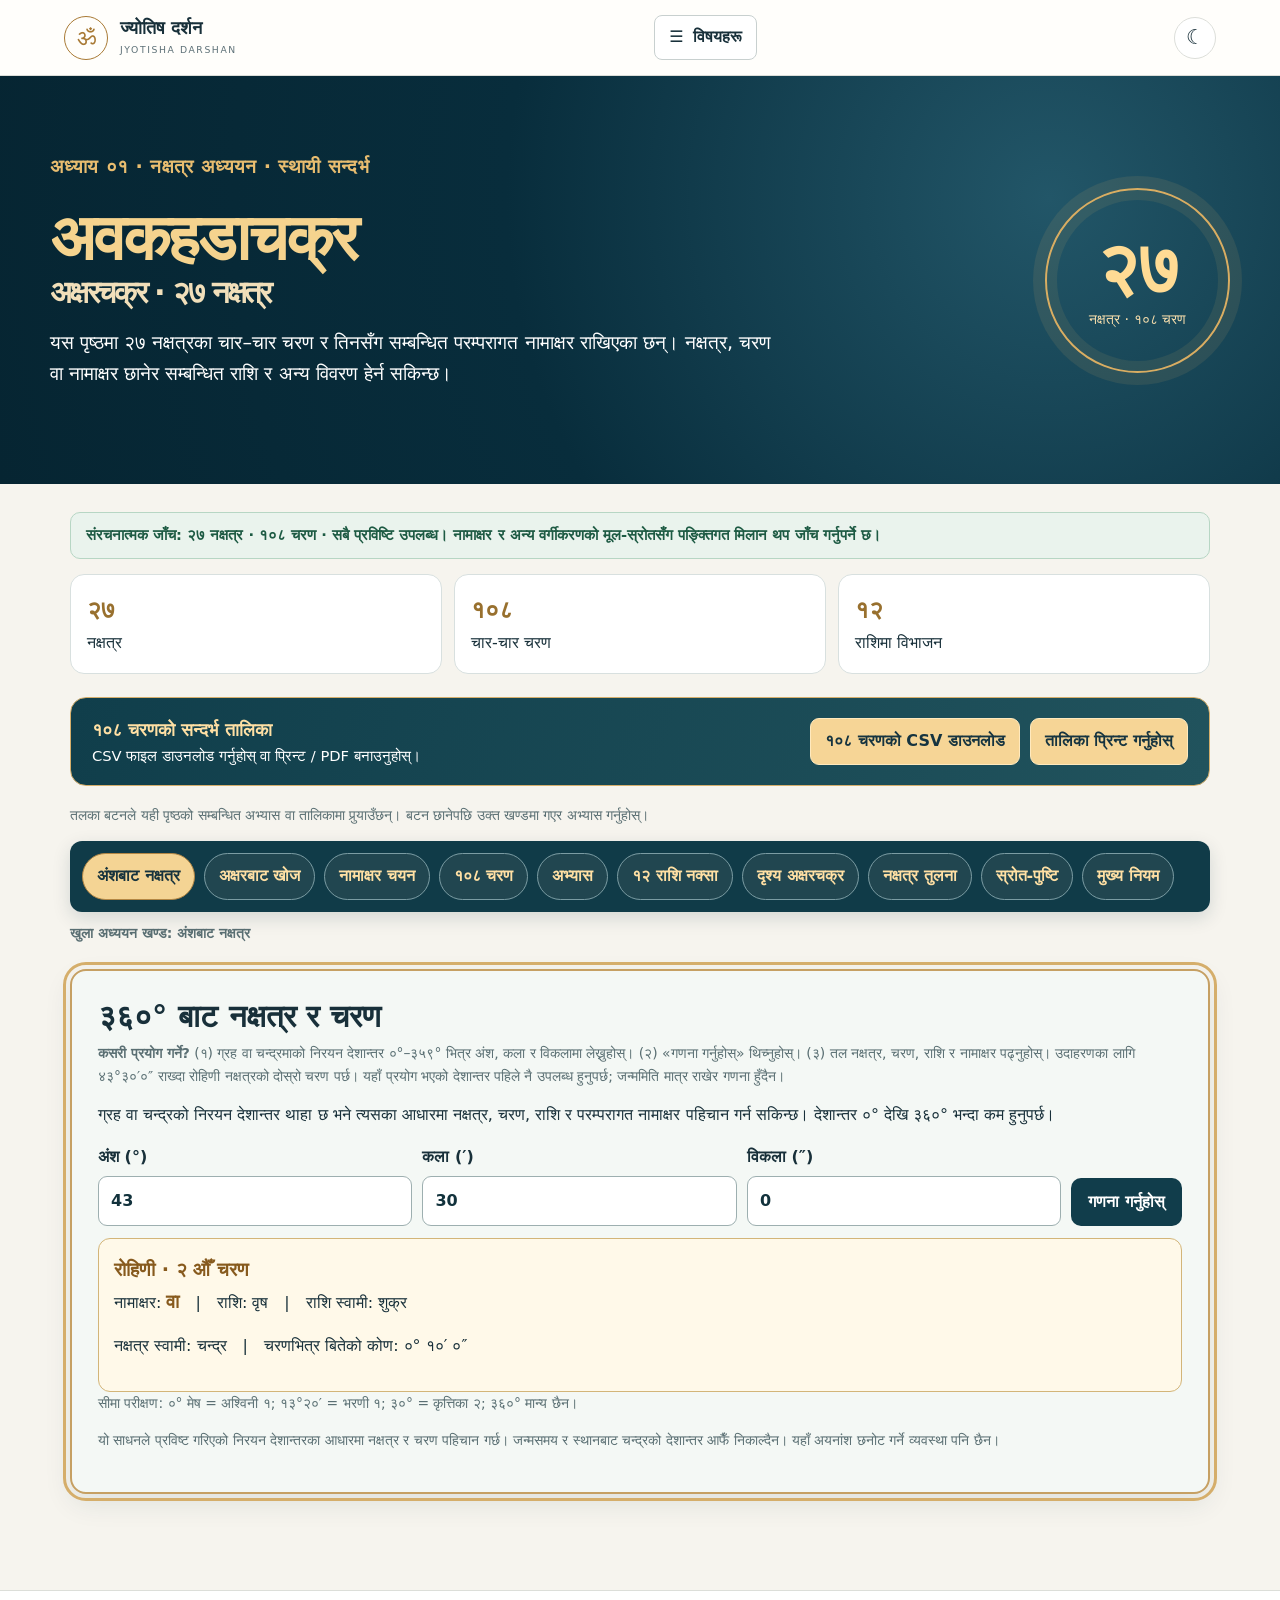
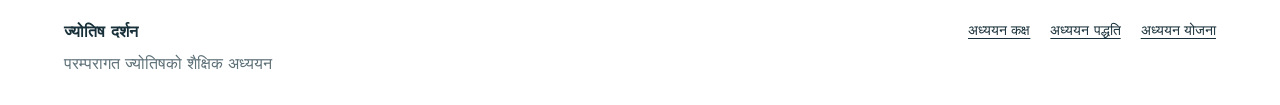
==== akshara-chakra.html @ bca9ac16 "Release Jyotish Darshan Chapters 1 and 2" ====
<!doctype html><html lang="ne"><head><meta charset="utf-8"><meta name="viewport" content="width=device-width,initial-scale=1"><meta name="theme-color" content="#092e3c"><title>अवकहडाचक्र (अक्षरचक्र) · २७ नक्षत्र | ज्योतिष दर्शन</title><link rel="stylesheet" href="style.css?v=127"><style>
:root{--ac-ink:#102e3b;--ac-gold:#d7ae66;--ac-line:#d7dedc}body{margin:0;font-family:system-ui,"Noto Sans Devanagari","Mukta",sans-serif;background:#f6f4ee;color:#18303a;line-height:1.65}.ac-header{background:#062d3b;color:#fff;padding:15px max(22px,calc((100vw - 1200px)/2));display:flex;justify-content:space-between;align-items:center;gap:20px;flex-wrap:wrap}.ac-header a{color:#f9d998;text-decoration:none;font-weight:750}.ac-header nav{display:flex;gap:22px;flex-wrap:wrap}.ac-hero{background:radial-gradient(circle at 82% 30%,#225668,#082d3c 50%,#062532);color:#fff;padding:clamp(35px,6vw,75px) 24px}.ac-hero-inner{max-width:1180px;margin:auto;display:grid;grid-template-columns:minmax(0,1fr) auto;align-items:center;gap:35px}.ac-kicker{color:#e8bd70;font-weight:800;letter-spacing:.02em}.ac-hero h1{font-size:clamp(2.35rem,5vw,4.8rem);line-height:1.15;margin:8px 0 16px;color:#f5d38e}.ac-hero p{max-width:740px;font-size:clamp(1rem,1.5vw,1.2rem)}.ac-medallion{border:2px solid #d9ad62;width:185px;height:185px;border-radius:50%;display:grid;place-content:center;text-align:center;box-shadow:0 0 0 12px #d9ad621c,inset 0 0 0 10px #d9ad621a}.ac-medallion strong{font-size:4.5rem;line-height:1.1;color:#ffdb94}.ac-medallion span{font-size:.9rem;color:#f8dfad}.ac-main{max-width:1180px;margin:0 auto;padding:28px 20px 70px}.ac-lead{display:grid;grid-template-columns:repeat(3,minmax(0,1fr));gap:12px;margin-bottom:23px}.ac-lead div{background:white;border:1px solid #d8e0df;border-radius:14px;padding:16px}.ac-lead strong{display:block;color:#98702e;font-size:1.5rem}.ac-panel{background:#fff;border:1px solid #d6dedc;border-radius:20px;padding:clamp(18px,3vw,30px);box-shadow:0 12px 30px #0c2f3b0b}.ac-panel h2{font-size:clamp(1.55rem,2.6vw,2.2rem);line-height:1.3;margin:0 0 8px}.ac-controls{display:flex;gap:12px;flex-wrap:wrap;margin:20px 0}.ac-controls input,.ac-controls select{border:1px solid #9eafaf;border-radius:10px;background:#fff;color:#173440;padding:12px;font:inherit;min-width:0}.ac-controls input{flex:2 1 240px}.ac-controls select{flex:1 1 180px}.ac-controls :focus-visible,.ac-card:focus-visible{outline:3px solid #bd8a35;outline-offset:3px}.ac-grid{display:grid;grid-template-columns:repeat(3,minmax(0,1fr));gap:14px}.ac-card{border:1px solid #d4dedb;border-radius:15px;padding:18px;background:#fbfcfa;text-align:left;color:#14303d;font:inherit;cursor:pointer;transition:border-color .15s,transform .15s}.ac-card:hover,.ac-card[aria-pressed=true]{border-color:#b58843;background:#fff9ed;transform:translateY(-1px)}.ac-card-top{display:flex;justify-content:space-between;align-items:start;gap:8px}.ac-num{font-size:.83rem;color:#956d35;font-weight:750}.ac-card h3{font-size:1.35rem;line-height:1.3;margin:7px 0}.ac-card p{margin:5px 0;font-size:.93rem}.ac-padas{display:grid;grid-template-columns:repeat(4,minmax(0,1fr));gap:5px;margin-top:12px}.ac-padas span{background:#eaf1ef;border-radius:8px;padding:7px 4px;text-align:center;font-size:1.15rem;font-weight:800}.ac-detail{margin-top:22px;padding:20px;border:1px solid #d2ac6d;background:#fff8e9;border-radius:14px;scroll-margin-top:24px}.ac-detail h3{margin:0 0 7px;font-size:1.5rem}.ac-detail-grid{display:grid;grid-template-columns:repeat(4,minmax(0,1fr));gap:8px;margin-top:12px}.ac-detail-grid div{padding:12px;background:#fff;border-radius:10px;text-align:center;border:1px solid #ecdcbf}.ac-detail-grid strong{display:block;font-size:1.6rem;color:#875c20}.ac-note{margin-top:20px;background:#edf4f1;border-left:4px solid #a77b39;padding:17px 20px;border-radius:8px}.ac-note p{margin:6px 0}.ac-empty{padding:24px;text-align:center;color:#5d7077}footer{padding:25px;text-align:center;color:#6b777a}@media(max-width:850px){.ac-grid{grid-template-columns:repeat(2,minmax(0,1fr))}.ac-hero-inner{grid-template-columns:1fr}.ac-medallion{display:none}}@media(max-width:540px){.ac-grid,.ac-lead{grid-template-columns:1fr}.ac-card{padding:15px}.ac-detail-grid{grid-template-columns:repeat(2,minmax(0,1fr))}.ac-header nav{gap:10px}.ac-hero{padding:35px 20px}}
html[data-theme=dark] body{background:#092531;color:#e9f1ed}html[data-theme=dark] .ac-panel,html[data-theme=dark] .ac-lead div{background:#103540;color:#f0f4f0;border-color:#41616a}html[data-theme=dark] .ac-card{background:#153b47;color:#f0f4f0;border-color:#48616a}html[data-theme=dark] .ac-card:hover,html[data-theme=dark] .ac-card[aria-pressed=true]{background:#244a51;border-color:#f0c77d}html[data-theme=dark] .ac-padas span{background:#294d56;color:#fce1aa}html[data-theme=dark] .ac-detail{background:#273c3c;color:#f0f4f0}html[data-theme=dark] .ac-detail-grid div{background:#153540;border-color:#5e6d66}html[data-theme=dark] .ac-note{background:#183b46;color:#eaf3ed}html[data-theme=dark] .ac-controls input,html[data-theme=dark] .ac-controls select{background:#173d48;color:#fff;border-color:#68818a}
.ac-tool{margin-top:24px;padding:clamp(17px,2.5vw,26px);background:#f4f8f5;border:1px solid #cddbd5;border-radius:16px}.ac-tool h2{margin:0 0 7px;font-size:clamp(1.45rem,2.4vw,2rem)}.ac-tool-grid{display:grid;grid-template-columns:repeat(2,minmax(0,1fr));gap:13px;margin:16px 0}.ac-tool label{display:block;font-weight:750}.ac-tool select,.ac-tool input{width:100%;margin-top:5px;padding:11px 12px;border:1px solid #9dafb0;border-radius:9px;background:#fff;color:#12323c;font:inherit}.ac-result{background:#fff;border:1px solid #d2ae73;border-radius:12px;padding:17px;margin-top:13px}.ac-result strong{color:#80571c}.ac-result .ac-padas{max-width:500px}.ac-result .ac-padas span.active{background:#f4d594;color:#132c35;outline:2px solid #a97b32}.ac-table-wrap{overflow-x:auto;border:1px solid #d6dfdc;border-radius:12px;margin-top:16px}.ac-table{width:100%;border-collapse:collapse;min-width:710px}.ac-table th{background:#123b48;color:#fff;text-align:left;padding:11px}.ac-table td{padding:10px;border-bottom:1px solid #dce3df}.ac-table tr:nth-child(even){background:#f2f7f4}.ac-table td:nth-child(3){font-weight:750;color:#805b26}.ac-table tr:last-child td{border-bottom:0}.ac-legend{font-size:.92rem;color:#526a70}.ac-muted{color:#6c7775}.ac-quiz-options{display:grid;grid-template-columns:repeat(4,minmax(0,1fr));gap:9px;margin-top:13px}.ac-quiz-options button{font:inherit;font-weight:750;font-size:1.2rem;padding:13px;border-radius:10px;border:1px solid #b4c8c6;background:#fff;color:#173a43;cursor:pointer}.ac-quiz-options button:hover,.ac-quiz-options button:focus-visible{border-color:#ae7b34;outline:2px solid #e3c58c}.ac-next{font:inherit;font-weight:750;border:0;border-radius:9px;background:#133e4b;color:#fff;padding:11px 20px;cursor:pointer;margin-top:12px}.ac-next:disabled{opacity:.5;cursor:not-allowed}html[data-theme=dark] .ac-tool{background:#153844;border-color:#44646a}html[data-theme=dark] .ac-result{background:#12323d;color:#f0f3f1}html[data-theme=dark] .ac-result strong{color:#f4d18d}html[data-theme=dark] .ac-table td{border-color:#48646a}html[data-theme=dark] .ac-table tr:nth-child(even){background:#1b4650}html[data-theme=dark] .ac-table td:nth-child(3){color:#f4d18d}html[data-theme=dark] .ac-legend,html[data-theme=dark] .ac-muted{color:#c3d5d6}html[data-theme=dark] .ac-tool select,html[data-theme=dark] .ac-tool input,html[data-theme=dark] .ac-quiz-options button{background:#173b46;color:#fff;border-color:#708c92}@media(max-width:620px){.ac-tool-grid{grid-template-columns:1fr}.ac-quiz-options{grid-template-columns:repeat(2,minmax(0,1fr))}}
.ac-quicknav{display:flex;flex-wrap:wrap;gap:9px;margin:0 0 18px}.ac-quicknav a{padding:8px 13px;background:#e9f1ec;border:1px solid #d1ddd7;border-radius:999px;color:#143c46;text-decoration:none;font-weight:700;font-size:.92rem}.ac-quicknav a:hover{background:#f5e6c8}.ac-feature-grid{display:grid;grid-template-columns:repeat(2,minmax(0,1fr));gap:18px;margin:0 0 22px}.ac-feature-grid .ac-tool{margin:0}.ac-calc-btn{padding:11px 17px;border:0;border-radius:10px;background:#113d4b;color:#fff;font:inherit;font-weight:750;cursor:pointer}.ac-calc-btn:hover{background:#21566a}.ac-quick-result{margin-top:12px;border:1px solid #d3b579;background:#fff9e9;padding:15px;border-radius:12px;min-height:80px}.ac-quick-result strong{font-size:1.2rem;color:#875a1d}.ac-inline{display:flex;align-items:end;gap:10px;flex-wrap:wrap}.ac-inline label{flex:1 1 120px}.ac-inline input{width:100%;min-width:0}.ac-explainer{display:grid;grid-template-columns:repeat(3,minmax(0,1fr));gap:12px}.ac-explainer article{background:#fff;border:1px solid #d8e0dc;border-radius:12px;padding:16px}.ac-explainer h3{margin:0 0 6px;font-size:1.12rem}.ac-explainer p{margin:0;font-size:.94rem}.ac-secondary{font:inherit;border:1px solid #b98d4b;color:#123846;background:#fff7e8;padding:9px 14px;border-radius:9px;cursor:pointer;font-weight:700}.ac-error{color:#a43b28;font-weight:750}.ac-footnote{font-size:.87rem;color:#5a6f73}.ac-tool:target{outline:3px solid #d5ae6b;outline-offset:4px}html[data-theme=dark] .ac-quicknav a{background:#214650;color:#f6dfaf;border-color:#57747b}html[data-theme=dark] .ac-quick-result{background:#263f42;color:#f4f4ee}html[data-theme=dark] .ac-quick-result strong{color:#f8d698}html[data-theme=dark] .ac-explainer article{background:#183d48;border-color:#557078}html[data-theme=dark] .ac-secondary{background:#264854;color:#f4dcaa}html[data-theme=dark] .ac-footnote{color:#c0d4d7}@media(max-width:820px){.ac-feature-grid{grid-template-columns:1fr}}@media(max-width:550px){.ac-explainer{grid-template-columns:1fr}.ac-inline{display:grid;grid-template-columns:repeat(2,minmax(0,1fr))}.ac-inline .ac-calc-btn{grid-column:1/-1}}
.ac-classification{display:grid;grid-template-columns:repeat(2,minmax(0,1fr));gap:12px;margin-top:15px}.ac-classification div{border:1px solid #d4ded8;border-radius:12px;padding:13px;background:#fff}.ac-classification small{display:block;color:#61777b}.ac-classification strong{display:block;color:#825b25;font-size:1.25rem}.ac-filter-grid{display:flex;flex-wrap:wrap;gap:10px;margin:10px 0 17px}.ac-filter-grid label{font-weight:700;flex:1 1 180px}.ac-filter-grid select{display:block;width:100%;padding:10px;border:1px solid #a6b6b3;border-radius:9px;background:#fff;color:#173540;font:inherit}.ac-class-note{border-left:4px solid #c6a063;padding:12px 15px;background:#f7f3e9;border-radius:7px;margin:12px 0}.ac-badge{display:inline-block;border-radius:999px;padding:2px 9px;background:#e9f0eb;color:#315661;font-size:.85rem;font-weight:700}html[data-theme=dark] .ac-classification div{background:#183d48;border-color:#58747a}html[data-theme=dark] .ac-classification strong{color:#f4d49b}html[data-theme=dark] .ac-classification small{color:#c2d6d7}html[data-theme=dark] .ac-class-note{background:#23434a;color:#e9f1ed}html[data-theme=dark] .ac-filter-grid select{background:#183c47;color:#fff;border-color:#6b888e}html[data-theme=dark] .ac-badge{background:#31535c;color:#f5dba7}@media(max-width:500px){.ac-classification{grid-template-columns:1fr}}.ac-table-actions{display:flex;flex-wrap:wrap;gap:10px;margin:13px 0}.ac-table-actions button{font:inherit;padding:9px 14px;background:#123b48;color:#fff;border:1px solid #d2ac6d;border-radius:9px;cursor:pointer}.ac-table-actions button:focus-visible{outline:3px solid #d7b16e;outline-offset:2px}.ac-pada-pill{display:inline-block;background:#e5f0eb;padding:3px 8px;border-radius:7px;font-weight:700}.ac-source-status{padding:15px;border:1px solid #d5b781;border-radius:12px;background:#fff9e9;margin:16px 0}.ac-source-status strong{color:#79551e}.ac-source-status ul{margin:8px 0 0;padding-left:24px}.ac-table th{position:sticky;top:0;z-index:1}.ac-table tbody tr:hover{background:#f8edda}.ac-table td{white-space:nowrap}html[data-theme=dark] .ac-source-status{background:#243f44;color:#eef2ec}html[data-theme=dark] .ac-source-status strong{color:#f3d29a}html[data-theme=dark] .ac-pada-pill{background:#315661;color:#f9e5b9}html[data-theme=dark] .ac-table tbody tr:hover{background:#32515a}@media print{.ac-header,.ac-quicknav,.ac-controls,.ac-filter-grid,.ac-quiz-options,.ac-table-actions,.ac-calc-btn,.ac-next,.ac-feature-grid{display:none!important}.ac-panel,.ac-tool{box-shadow:none!important;border:1px solid #aaa!important;break-inside:avoid}.ac-table-wrap{overflow:visible}.ac-table{font-size:10px;min-width:0}.ac-table td,.ac-table th{padding:5px!important;white-space:normal}body{background:white!important;color:black!important}.ac-hero{padding:16px!important;background:white!important;color:black!important}.ac-hero h1{color:black!important}}.ac-download-bar{display:flex;align-items:center;justify-content:space-between;flex-wrap:wrap;gap:16px;background:linear-gradient(110deg,#103e4b,#21535d);color:#fff;border:1px solid #d5ae6b;border-radius:16px;padding:17px 21px;margin:0 0 18px}.ac-download-bar strong{display:block;color:#ffe0a4;font-size:1.12rem}.ac-download-bar span{display:block;font-size:.92rem}.ac-download-bar .ac-table-actions{margin:0}.ac-download-bar .ac-table-actions button{background:#f6d596;color:#163440;border:1px solid #ffe9bd;font-weight:800}.ac-download-bar .ac-table-actions button:hover{background:#fff0cc}@media(max-width:600px){.ac-download-bar{align-items:stretch}.ac-download-bar .ac-table-actions{display:grid;grid-template-columns:1fr;width:100%}}.ac-compare{display:grid;grid-template-columns:repeat(2,minmax(0,1fr));gap:14px}.ac-compare article{background:#fff;border:1px solid #cddad5;border-radius:13px;padding:17px}.ac-compare h3{font-size:1.35rem;margin:0 0 10px}.ac-compare dl{display:grid;grid-template-columns:1fr auto;gap:6px 14px;margin:0}.ac-compare dt{color:#52686c}.ac-compare dd{margin:0;font-weight:800}.ac-compare-note{margin:15px 0 0;padding:13px;background:#fff6e4;border-left:4px solid #bc8a42;border-radius:8px}.ac-status-table{width:100%;border-collapse:collapse;margin:12px 0}.ac-status-table td,.ac-status-table th{padding:10px;text-align:left;border-bottom:1px solid #d5dfdc}.ac-status-table th{background:#173d49;color:#fff}.ac-status-table td:last-child{font-weight:750}.ac-status-pending{color:#9a682c}.ac-status-partial{color:#507e68}html[data-theme=dark] .ac-compare article{background:#173b46;border-color:#56727a}html[data-theme=dark] .ac-compare dt{color:#c0d6d6}html[data-theme=dark] .ac-compare-note{background:#33453f;color:#f2ebd9}html[data-theme=dark] .ac-status-pending{color:#f0c78a}html[data-theme=dark] .ac-status-partial{color:#a3d5b5}@media(max-width:650px){.ac-compare{grid-template-columns:1fr}}.ac-matrix-wrap{overflow-x:auto;margin-top:14px;border:1px solid #d2dfd9;border-radius:12px}.ac-matrix{width:100%;border-collapse:separate;border-spacing:0;min-width:650px}.ac-matrix th,.ac-matrix td{padding:7px 8px;border-bottom:1px solid #dce4df;text-align:center}.ac-matrix thead th{background:#123b48;color:#fff}.ac-matrix tbody th{text-align:left;white-space:nowrap;font-weight:750}.ac-matrix button{font:inherit;cursor:pointer;border:1px solid #b8d0c5;background:#edf5ef;color:#143c45;border-radius:8px;padding:7px 10px;min-width:52px;font-weight:800}.ac-matrix button:hover,.ac-matrix button:focus-visible{background:#f5d89f;border-color:#b17c31;outline:2px solid #d7b36e}.ac-matrix button[aria-pressed=true]{background:#d8ae62;color:#172c32;border-color:#8b682c}.ac-matrix-summary{background:#fff9e8;border:1px solid #d7b878;border-radius:11px;padding:14px;margin-top:12px}.ac-matrix-summary strong{color:#855a1c}.ac-matrix-key{font-size:.9rem;color:#5e7275}.ac-matrix tbody tr:hover{background:#f4f7f0}html[data-theme=dark] .ac-matrix button{background:#244c55;color:#f7e5b7;border-color:#688388}html[data-theme=dark] .ac-matrix button[aria-pressed=true]{background:#e0b96c;color:#142c32}html[data-theme=dark] .ac-matrix-summary{background:#273f43;color:#f4f1e8}html[data-theme=dark] .ac-matrix-summary strong{color:#f7d69b}html[data-theme=dark] .ac-matrix-key{color:#c5d7d8}html[data-theme=dark] .ac-matrix tbody tr:hover{background:#224853}.ac-rashi-grid{display:grid;grid-template-columns:repeat(4,minmax(0,1fr));gap:11px;margin:16px 0}.ac-rashi-grid button{border:1px solid #c5d8d3;border-radius:12px;background:#fff;color:#173a45;padding:15px 12px;text-align:left;cursor:pointer;font:inherit;min-height:94px}.ac-rashi-grid button strong{display:block;font-size:1.2rem}.ac-rashi-grid button small{display:block;color:#657a7b}.ac-rashi-grid button:hover,.ac-rashi-grid button[aria-pressed=true]{background:#fff3d9;border-color:#b58b47}.ac-rashi-grid button:focus-visible{outline:3px solid #d5ad6c;outline-offset:2px}.ac-rashi-padas{display:grid;grid-template-columns:repeat(3,minmax(0,1fr));gap:10px;margin:15px 0}.ac-rashi-padas button{border:1px solid #c7d8d3;background:#fff;border-radius:10px;padding:13px 10px;font:inherit;color:#183a44;cursor:pointer;text-align:left}.ac-rashi-padas button strong{display:block;color:#8a6028;font-size:1.3rem}.ac-rashi-padas button span{display:block;font-size:.9rem}.ac-rashi-padas button:hover,.ac-rashi-padas button:focus-visible{border-color:#aa7d36;background:#fff5de;outline:2px solid #d5b475}.ac-rashi-result{padding:15px;background:#fff9ea;border:1px solid #dfc38c;border-radius:12px}.ac-rashi-result strong{color:#8b612a}html[data-theme=dark] .ac-rashi-grid button,html[data-theme=dark] .ac-rashi-padas button{background:#1a414c;color:#f4f4ed;border-color:#607b80}html[data-theme=dark] .ac-rashi-grid button[aria-pressed=true],html[data-theme=dark] .ac-rashi-grid button:hover,html[data-theme=dark] .ac-rashi-padas button:hover{background:#34535a;border-color:#e2bd7b}html[data-theme=dark] .ac-rashi-grid button small{color:#cadbdd}html[data-theme=dark] .ac-rashi-padas button strong,html[data-theme=dark] .ac-rashi-result strong{color:#f1d397}html[data-theme=dark] .ac-rashi-result{background:#23444a;color:#f2f1e9}@media(max-width:850px){.ac-rashi-grid{grid-template-columns:repeat(3,minmax(0,1fr))}}@media(max-width:570px){.ac-rashi-grid{grid-template-columns:repeat(2,minmax(0,1fr))}.ac-rashi-padas{grid-template-columns:repeat(2,minmax(0,1fr))}}.ac-data-check{margin:0 0 15px;padding:10px 15px;background:#eaf3ed;color:#1d5a43;border:1px solid #b7d6c4;border-radius:10px;font-weight:750;font-size:.92rem}.ac-data-check[data-status=error]{background:#fff1e8;color:#a13b22;border-color:#e6a88e}html[data-theme=dark] .ac-data-check{background:#193d37;color:#d3f3de;border-color:#4d8168}html[data-theme=dark] .ac-data-check[data-status=error]{background:#4b302a;color:#ffe0d1}.ac-quiz-options button.ac-answer-correct,.ac-quiz-options button.ac-answer-correct:disabled{border:3px solid #27704a;background:#e1f3e7;color:#154c32;opacity:1}.ac-quiz-options button.ac-answer-wrong,.ac-quiz-options button.ac-answer-wrong:disabled{border:3px solid #a94c3b;background:#fff0eb;color:#842e22;opacity:1}.ac-quiz-options button:disabled{cursor:default;opacity:.72}html[data-theme=dark] .ac-quiz-options button.ac-answer-correct:disabled{background:#194c38;color:#d8f6df;border-color:#79d09b}html[data-theme=dark] .ac-quiz-options button.ac-answer-wrong:disabled{background:#57352f;color:#ffe0d7;border-color:#ec9985} .ac-quicknav a:focus-visible{outline:3px solid #d7ae66;outline-offset:3px}.ac-quicknav a[aria-current="location"]{background:#f6dfaa;color:#173440;border-color:#a77b39}html{scroll-behavior:smooth} [id^="ac"]{scroll-margin-top:22px}@media(prefers-reduced-motion:reduce){html{scroll-behavior:auto}} .ac-quicknav{display:flex!important;flex-wrap:wrap;gap:9px;position:relative;z-index:3}.ac-quicknav .ac-nav-button{appearance:none;display:inline-block;pointer-events:auto;position:relative;z-index:4;padding:9px 14px;border:1px solid #7b9ca3;border-radius:999px;background:#214650;color:#ffe0a4;font:inherit;font-weight:750;cursor:pointer;touch-action:manipulation}.ac-quicknav .ac-nav-button:hover,.ac-quicknav .ac-nav-button:focus-visible,.ac-quicknav .ac-nav-button[aria-pressed=true]{background:#f4d494;color:#16333d;border-color:#b48744;outline-offset:2px}.ac-quicknav .ac-nav-button:focus-visible{outline:3px solid #b48744}#acNavStatus{margin:4px 0 20px}body.ac-module-mode section.ac-tool[hidden]{display:none!important}body.ac-module-mode .ac-feature-grid.ac-module-feature-active{grid-template-columns:minmax(0,1fr)}body.ac-module-mode .ac-feature-grid:not(.ac-module-feature-active){display:none}body.ac-module-mode .ac-quicknav{margin-bottom:10px}body.ac-module-mode section.ac-tool:not([hidden]){border:2px solid #c6a063;box-shadow:0 10px 28px #0b344017} body.ac-module-mode .ac-quicknav{position:sticky;top:0;z-index:50;background:#103b48;padding:12px;border-radius:12px;max-height:42vh;overflow-y:auto;box-shadow:0 6px 18px #102e3b25}body.ac-module-mode .ac-tool{scroll-margin-top:160px}body.ac-module-mode #acNavStatus{font-weight:700} #acModuleWorkspace{display:block!important;min-height:260px;margin:16px 0 26px;position:relative;z-index:2}#acModuleWorkspace>.ac-tool{width:100%;max-width:100%;display:block;box-sizing:border-box}#acModuleWorkspace>.ac-tool[hidden]{display:none!important}body.ac-module-mode .ac-feature-grid{display:none!important}body.ac-module-mode .ac-panel:has(#acGrid){display:none!important}body.ac-module-mode #acModuleWorkspace>.ac-tool:not([hidden]){display:block!important} .ac-syllable-picker{border:1px solid #b99b63;border-radius:14px;padding:16px;margin:14px 0;background:rgba(197,161,93,.09)}.ac-syllable-picker p{margin:0 0 10px}.ac-syllable-grid{display:grid;grid-template-columns:repeat(auto-fill,minmax(64px,1fr));gap:8px;max-height:300px;overflow-y:auto;margin:12px 0}.ac-syllable-grid button{border:1px solid #9f8661;border-radius:9px;padding:9px 5px;background:#254653;color:#fff0c7;font:inherit;font-weight:700;cursor:pointer;min-height:46px}.ac-syllable-grid button:hover,.ac-syllable-grid button:focus-visible,.ac-syllable-grid button[aria-pressed=true]{background:#dfbd78;color:#18343e;outline-offset:2px}.ac-syllable-grid button small{display:block;font-size:.65rem;font-weight:400}.ac-syllable-picker input{width:100%;box-sizing:border-box;padding:10px;border-radius:8px;border:1px solid #9f8661}html[data-theme=dark] .ac-syllable-picker{background:#1d3b44;color:#f2eadb}html[data-theme=dark] .ac-lead strong{color:#e8c790}
</style><style>
/* Shared site navigation; retain the akshara-specific content design. */
body>.site-header{width:100%;z-index:100}
body>.site-header .brand{color:var(--ink)}
body>.ac-site-footer{display:flex;justify-content:space-between;align-items:flex-start;gap:24px;flex-wrap:wrap;padding:28px max(5vw,calc((100vw - 1200px)/2));border-top:1px solid var(--line);background:var(--white);color:var(--ink);text-align:left}
body>.ac-site-footer p{margin:6px 0 0;color:var(--muted)}
body>.ac-site-footer>div:last-child{display:flex;gap:20px;flex-wrap:wrap}
body>.ac-site-footer a{text-decoration:underline;text-underline-offset:3px}
html[data-theme=dark] body>.ac-site-footer{background:#142f3a;color:#f1eee6;border-color:#48636b}
html[data-theme=dark] body>.ac-site-footer p{color:#c6d6d8}
@media(max-width:700px){body>.ac-site-footer{padding:24px 20px}body>.site-header{position:sticky;top:0}}
</style><script>(function(){try{var t=localStorage.getItem('jyotisha-reader-theme-v1');if(t==='dark'||t==='light')document.documentElement.dataset.theme=t;else if(matchMedia('(prefers-color-scheme:dark)').matches)document.documentElement.dataset.theme='dark'}catch(e){}})();</script><link rel="icon" href="icon.svg"></head><body><a class="skip-to-content" href="#main-content">मुख्य सामग्रीमा जानुहोस्</a><header class="site-header"><a class="brand" href="index.html#home"><span class="brandmark">ॐ</span><span><strong>ज्योतिष दर्शन</strong><small>JYOTISHA DARSHAN</small></span></a><button class="menu" id="menu" type="button" aria-label="विषय सूची खोल्नुहोस्" aria-controls="nav" aria-expanded="false">☰ <span>विषयहरू</span></button><nav id="nav" aria-label="मुख्य नेभिगेसन"><a href="index.html#home">गृहपृष्ठ</a><a href="index.html#dashboard">अध्ययन कक्ष</a><a href="index.html?chapter=1">पाठहरू</a><a href="akshara-chakra.html" aria-current="page">अक्षरचक्र</a><a href="course.html">अध्ययन योजना</a></nav><button type="button" id="themeToggle" class="theme-toggle" aria-label="अँध्यारो रूप प्रयोग गर्नुहोस्" aria-pressed="false" title="उज्यालो / अँध्यारो रूप">☾</button></header><section class="ac-hero"><div class="ac-hero-inner"><div><p class="ac-kicker">अध्याय ०१ · नक्षत्र अध्ययन · स्थायी सन्दर्भ</p><h1>अवकहडाचक्र <span style="font-size:.48em;display:block;color:#f1dfba">अक्षरचक्र · २७ नक्षत्र</span></h1><p>यस पृष्ठमा २७ नक्षत्रका चार–चार चरण र तिनसँग सम्बन्धित परम्परागत नामाक्षर राखिएका छन्। नक्षत्र, चरण वा नामाक्षर छानेर सम्बन्धित राशि र अन्य विवरण हेर्न सकिन्छ।</p></div><div class="ac-medallion" aria-hidden="true"><strong>२७</strong><span>नक्षत्र · १०८ चरण</span></div></div></section><main id="main-content" class="ac-main" tabindex="-1"><div class="ac-data-check" role="status" id="acDataCheck" aria-live="polite">२७ नक्षत्र र १०८ चरणको तालिका जाँच हुँदैछ…</div><section class="ac-note" aria-labelledby="acNewNotes"><h2 id="acNewNotes">नामाक्षर कसरी निकाल्ने? अध्ययन नोटको विधि</h2><p>जन्म नक्षत्र थाहा भएपछि <strong>भभोगलाई चारले भाग</strong> गर्दा एक चरणको अवधि आउँछ। त्यसलाई क्रमशः १, २, ३ र ४ ले गुणा गरेर चरणका सीमा निकाल्नुहोस्। जन्मको <strong>भयात</strong> पहिलो पटक जुन सीमाभित्र पर्छ, त्यही चरणको नामाक्षर लिनुहोस्। समयको घडी–पला लेखाइलाई दशमलव सङ्ख्या नसम्झनुहोस्: १ घडी = ६० पला।</p><p><strong>अश्विनीको उदाहरण:</strong> भभोग ५७ घडी र भयात ३० घडी भए एक चरण १४ घडी १५ पला हुन्छ। चरणका सीमा १४/१५, २८/३०, ४२/४५ र ५७/०० हुन्। भयात ३०/०० दोस्रो सीमा नाघेर तेस्रो सीमाभित्र पर्ने भएकाले <strong>तेस्रो चरण, नामाक्षर «चो»</strong> हुन्छ।</p><p><strong>रोहिणीको अर्को उदाहरण:</strong> भभोग ५५/५८ र भयात १४/४० हुँदा पहिलो चरणको सीमा १३/५९/३० हो। त्यसैले जन्म दोस्रो चरणमा पर्छ र नामाक्षर <strong>«वा»</strong> हुन्छ। यस उदाहरणमा जन्मराशि वृष र राशिस्वामी शुक्र हुन्।</p><p class="ac-muted">स्रोत: अद्यावधिक ज्योतिष अध्ययन नोट, अध्याय ५.६, पृष्ठ ५३–५५। यस पृष्ठका अंशबाट गरिने गणना र भयात–भभोगबाट गरिने गणना फरक प्रारम्भिक तथ्यमा आधारित दुई विधि हुन्; उपलब्ध तथ्यअनुसार उपयुक्त विधि छान्नुहोस्।</p></section><div class="ac-lead"><div><strong>२७</strong>नक्षत्र</div><div><strong>१०८</strong>चार-चार चरण</div><div><strong>१२</strong>राशिमा विभाजन</div></div><div class="ac-download-bar" aria-label="डाउनलोड र प्रिन्ट"><div><strong>१०८ चरणको सन्दर्भ तालिका</strong><span>CSV फाइल डाउनलोड गर्नुहोस् वा प्रिन्ट / PDF बनाउनुहोस्।</span></div><div class="ac-table-actions"><button type="button" id="acDownloadCsv">१०८ चरणको CSV डाउनलोड</button><button type="button" id="acPrintTable">तालिका प्रिन्ट गर्नुहोस्</button></div></div><p class="ac-footnote" id="acNavHelp">तलका बटनले यही पृष्ठको सम्बन्धित अभ्यास वा तालिकामा पुर्‍याउँछन्। बटन छानेपछि उक्त खण्डमा गएर अभ्यास गर्नुहोस्।</p><div class="ac-quicknav" role="group" aria-label="अक्षरचक्रका खण्डहरू"><button type="button" class="ac-nav-button" data-target="acLocator" aria-controls="acLocator">अंशबाट नक्षत्र</button><button type="button" class="ac-nav-button" data-target="acReverse" aria-controls="acReverse">अक्षरबाट खोज</button><button type="button" class="ac-nav-button" data-target="acNamingTitle" aria-controls="acNamingTitle">नामाक्षर चयन</button><button type="button" class="ac-nav-button" data-target="acTableTitle" aria-controls="acTableTitle">१०८ चरण</button><button type="button" class="ac-nav-button" data-target="acQuizTitle" aria-controls="acQuizTitle">अभ्यास</button><button type="button" class="ac-nav-button" data-target="acRashi" aria-controls="acRashi">१२ राशि नक्सा</button><button type="button" class="ac-nav-button" data-target="acMatrix" aria-controls="acMatrix">दृश्य अक्षरचक्र</button><button type="button" class="ac-nav-button" data-target="acCompare" aria-controls="acCompare">नक्षत्र तुलना</button><button type="button" class="ac-nav-button" data-target="acVerification" aria-controls="acVerification">स्रोत-पुष्टि</button><button type="button" class="ac-nav-button" data-target="acConcepts" aria-controls="acConcepts">मुख्य नियम</button></div><p id="acNavStatus" class="ac-footnote" role="status" aria-live="polite">खण्ड छान्न माथिका बटन प्रयोग गर्नुहोस्।</p><div class="ac-feature-grid"><section class="ac-tool" id="acLocator" aria-labelledby="acLocatorTitle"><h2 id="acLocatorTitle">३६०° बाट नक्षत्र र चरण</h2><p class="ac-footnote"><strong>कसरी प्रयोग गर्ने?</strong> (१) ग्रह वा चन्द्रमाको निरयन देशान्तर ०°–३५९° भित्र अंश, कला र विकलामा लेख्नुहोस्। (२) «गणना गर्नुहोस्» थिच्नुहोस्। (३) तल नक्षत्र, चरण, राशि र नामाक्षर पढ्नुहोस्। उदाहरणका लागि ४३°३०′०″ राख्दा रोहिणी नक्षत्रको दोस्रो चरण पर्छ। यहाँ प्रयोग भएको देशान्तर पहिले नै उपलब्ध हुनुपर्छ; जन्ममिति मात्र राखेर गणना हुँदैन।</p><p>ग्रह वा चन्द्रको निरयन देशान्तर थाहा छ भने त्यसका आधारमा नक्षत्र, चरण, राशि र परम्परागत नामाक्षर पहिचान गर्न सकिन्छ। देशान्तर ०° देखि ३६०° भन्दा कम हुनुपर्छ।</p><form id="acDegreeForm"><div class="ac-inline"><label>अंश (°)<input id="acDegree" type="number" min="0" max="359" step="1" value="43" required></label><label>कला (′)<input id="acMinute" type="number" min="0" max="59" step="1" value="30" required></label><label>विकला (″)<input id="acSecond" type="number" min="0" max="59.999" step="any" value="0" required></label><button class="ac-calc-btn" type="submit">गणना गर्नुहोस्</button></div></form><div id="acDegreeResult" class="ac-quick-result" aria-live="polite"></div><p class="ac-footnote">सीमा परीक्षण: ०° मेष = अश्विनी १; १३°२०′ = भरणी १; ३०° = कृत्तिका २; ३६०° मान्य छैन।</p><p class="ac-footnote">यो साधनले प्रविष्ट गरिएको निरयन देशान्तरका आधारमा नक्षत्र र चरण पहिचान गर्छ। जन्मसमय र स्थानबाट चन्द्रको देशान्तर आफैँ निकाल्दैन। यहाँ अयनांश छनोट गर्ने व्यवस्था पनि छैन।</p></section><section class="ac-tool" id="acReverse" aria-labelledby="acReverseTitle"><h2 id="acReverseTitle">नामाक्षरका आधारमा नक्षत्र खोज्नुहोस्</h2><p class="ac-footnote"><strong>कसरी प्रयोग गर्ने?</strong> खोज बाकसमा नामको आरम्भिक ध्वनि, जस्तै «लो» वा रोमन लिपिमा «Lo», लेख्नुहोस्। «लो» भरणीको चौथो चरण हो; «रो» स्वातीको तेस्रो चरण हो। मिल्ने नक्षत्र र चरण तल देखिन्छन्। एउटै ध्वनि एकभन्दा बढी स्थानमा भेटिन सक्छ। यो नामाक्षरको सन्दर्भ खोज हो, व्यक्तिको जन्मनक्षत्र पुष्टि गर्ने साधन होइन।</p><p>नामको सुरुवाती अक्षर वा ध्वनि प्रविष्ट गरी त्यससँग परम्परागत रूपमा जोडिएका नक्षत्र र चरण हेर्नुहोस्।</p><label for="acReverseInput">नामाक्षर वा सुरुवाती ध्वनि</label><input id="acReverseInput" type="search" placeholder="जस्तै: लो, रो, मा, Lo, Ro" autocomplete="off"><p class="ac-footnote" id="acRomanPreview" aria-live="polite"></p><div class="ac-syllable-picker"><p><strong>देवनागरी नामाक्षर छान्नुहोस्</strong> · नेपाली किबोर्ड नभए Lo वा Ro जस्ता रोमन अक्षर टाइप गर्नुहोस् वा तलको देवनागरी अक्षरमा थिच्नुहोस्। छानिएको अक्षर खोज बाकसमा आफैँ भरिन्छ।</p><label for="acSyllableFilter">अक्षर छिटो छान्न खोज्नुहोस्</label><input id="acSyllableFilter" type="search" placeholder="जस्तै: लो, lo, रो, ro" autocomplete="off"><p class="ac-footnote" id="acPickerRomanPreview" aria-live="polite"></p><div class="ac-syllable-grid" id="acSyllableGrid" role="group" aria-label="नक्षत्रका नामाक्षरहरू"></div><p class="ac-footnote" id="acSyllableCount"></p></div><div id="acReverseResult" class="ac-quick-result" aria-live="polite">खोज सुरु गर्न अक्षर लेख्नुहोस्।</div><p class="ac-footnote">नामको पहिलो अक्षरकै आधारमा कसैको जन्मनक्षत्र निश्चित गर्न सकिँदैन। यहाँ नामकरणसँग सम्बन्धित परम्परागत अक्षर र नक्षत्रको सम्बन्ध मात्र देखाइएको छ।</p></section></div><section class="ac-panel"><h2>नक्षत्र तथा नामाक्षरको सूची</h2><p>प्रत्येक नक्षत्रका चार नामाक्षर क्रमशः पहिलोदेखि चौथो चरणसम्मका हुन्। कुनै नक्षत्र छानेपछि त्यसको विस्तृत विवरण खुल्छ।</p><div class="ac-filter-grid"><label>गण<select id="acGanaFilter"><option value="">सबै गण</option><option>देव</option><option>मनुष्य</option><option>राक्षस</option></select></label><label>नाडी<select id="acNadiFilter"><option value="">सबै नाडी</option><option>आदि</option><option>मध्य</option><option>अन्त्य</option></select></label><label>योनि<select id="acYoniFilter"><option value="">सबै योनि</option></select></label></div><div class="ac-controls"><input id="acSearch" type="search" placeholder="नक्षत्र, अक्षर वा ग्रह खोज्नुहोस्…" aria-label="नक्षत्र, अक्षर वा ग्रह खोज्नुहोस्"><select id="acSign" aria-label="राशिअनुसार छान्नुहोस्"><option value="">सबै राशि</option><option>मेष</option><option>वृष</option><option>मिथुन</option><option>कर्कट</option><option>सिंह</option><option>कन्या</option><option>तुला</option><option>वृश्चिक</option><option>धनु</option><option>मकर</option><option>कुम्भ</option><option>मीन</option></select><select id="acLord" aria-label="नक्षत्र स्वामीअनुसार छान्नुहोस्"><option value="">सबै नक्षत्र स्वामी</option><option>केतु</option><option>शुक्र</option><option>सूर्य</option><option>चन्द्र</option><option>मङ्गल</option><option>राहु</option><option>बृहस्पति</option><option>शनि</option><option>बुध</option></select></div><p id="acCount" aria-live="polite"></p><div class="ac-grid" id="acGrid"></div><div id="acDetail" class="ac-detail" aria-live="polite"><h3>नक्षत्र छान्नुहोस्</h3><p>विवरण हेर्न माथिको कुनै कार्ड छान्नुहोस्।</p></div><section class="ac-tool" aria-labelledby="acNamingTitle"><h2 id="acNamingTitle">नामाक्षर पहिचान गर्ने अभ्यास</h2><p class="ac-footnote"><strong>अभ्यास:</strong> पहिले नक्षत्र छान्नुहोस्, त्यसपछि पहिलोदेखि चौथोमध्ये एउटा चरण छान्नुहोस्। परिणाममा देखिएको नामाक्षर टिप्नुहोस् र अर्को चरण छानेर भिन्नता तुलना गर्नुहोस्। नक्षत्र र चरण थाहा नभए पहिले «अंशबाट नक्षत्र» अभ्यास गर्नुहोस्।</p><p>नक्षत्र र चरण छानेपछि त्यससँग जोडिएको परम्परागत नामाक्षर देखिन्छ। यो सुविधा नक्षत्र र चरण पहिले नै थाहा भएको अवस्थामा प्रयोग गर्नका लागि हो; यसले जन्मनक्षत्र गणना गर्दैन।</p><div class="ac-tool-grid"><label>नक्षत्र<select id="acNameNak"></select></label><label>चरण<select id="acNamePada"><option value="0">पहिलो चरण</option><option value="1">दोस्रो चरण</option><option value="2">तेस्रो चरण</option><option value="3">चौथो चरण</option></select></label></div><div class="ac-result" id="acNameResult" aria-live="polite"></div></section><section class="ac-tool" aria-labelledby="acTableTitle"><h2 id="acTableTitle">२७ नक्षत्रका १०८ चरण: विस्तृत तालिका</h2><p class="ac-footnote"><strong>तालिका पढ्ने तरिका:</strong> एउटा नक्षत्रको चार पङ्क्ति हेर्नुहोस्। «चरण» ले चार भागमध्ये कुन भाग हो भन्छ; «नामाक्षर» ले त्यस भागसँग जोडिएको परम्परागत आरम्भिक ध्वनि देखाउँछ। «राशि» प्रत्येक चरणको अलग-अलग जाँच्नुहोस्, किनकि कुनै नक्षत्र दुई राशिमा पर्न सक्छ।</p><p class="ac-legend">प्रत्येक चरणको विस्तार ३°२०′ हुन्छ र नौ चरणले एउटा राशि पूरा गर्छन्। केही नक्षत्रका चरण दुई राशिमा पर्ने भएकाले तालिकामा प्रत्येक चरणको राशि छुट्टै देखाइएको छ।</p><p class="ac-legend">तालिका डाउनलोड गर्ने र छाप्ने विकल्प पृष्ठको माथिल्लो भागमा पनि राखिएका छन्।</p><div class="ac-table-wrap"><table class="ac-table"><thead><tr><th>नक्षत्र</th><th>चरण</th><th>नामाक्षर</th><th>राशि</th><th>नक्षत्र स्वामी</th><th>गण</th><th>नाडी</th><th>योनि</th><th>वैरयोनि</th></tr></thead><tbody id="acPadaRows"></tbody></table></div><div class="ac-source-status"><strong>स्रोत-पुष्टि अवस्था</strong><ul><li>नक्षत्र क्रम, चरण, राशि र नामाक्षर: संरचित अध्ययन तालिका।</li><li>गण, नाडी, योनि र वैरयोनि: मूल छविसँग अन्तिम पङ्क्तिगत जाँच आवश्यक।</li><li>वर्ण, वश्य, आसन: मूल चित्रका चरणगत प्रविष्टिहरू अझै पूर्ण रूपमा उतारिएका छैनन्।</li><li>अभिजित: अतिरिक्त परम्परागत प्रविष्टि, २७-नक्षत्रको समान-विभाजन गणनामा समावेश छैन।</li></ul></div><p class="ac-legend">गण, नाडी, योनि र वैरयोनि स्तम्भहरू तपाईंले उपलब्ध गराउनुभएको अवकहडाचक्रको पङ्क्ति र नक्षत्र क्रमसँग मिलाएर राखिएका छन्। मूल चित्रमा अभिजित अतिरिक्त स्तम्भका रूपमा आउँछ; त्यसलाई २७ नक्षत्रको क्रमाङ्कमा गाभिएको छैन। वर्ण, वश्य र आसनका बाँकी स्तम्भहरूमा चरणअनुसार फरक देखिने भएकाले स्रोतसँग थप पङ्क्ति-स्तरको पुष्टि आवश्यक छ।</p></section><section class="ac-tool" aria-labelledby="acQuizTitle"><h2 id="acQuizTitle">नक्षत्र, नामाक्षर र राशि · १५ प्रश्न</h2><p class="ac-footnote"><strong>प्रश्न हल गर्ने नमुना:</strong> «भरणीको चौथो चरणको नामाक्षर कुन हो?» भन्ने प्रश्न आएमा भरणीको क्रम ली–लू–ले–लो सम्झनुहोस्। चौथो स्थानको उत्तर «लो» हुन्छ। अनुमान गर्नुको सट्टा «१०८ चरण» तालिका हेरेर जाँच्ने बानी बसाल्नुहोस्।</p><p class="ac-footnote"><strong>स्वमूल्याङ्कन:</strong> प्रश्नमा दिइएको नक्षत्र र चरण ध्यानपूर्वक पढेर एउटा उत्तर छान्नुहोस्। उत्तर दिएपछि व्याख्या पढेर «अर्को प्रश्न» थिच्नुहोस्। उत्तर थाहा नभए पनि अघि बढ्न सक्नुहुन्छ। गल्ती भए «१०८ चरण» तालिकामा सम्बन्धित पङ्क्ति हेरेर पुनः अभ्यास गर्नुहोस्।</p><p>यस अभ्यासमा नामाक्षर, नक्षत्र, राशि र नक्षत्रस्वामीसम्बन्धी १५ मिश्रित प्रश्न आउँछन्। प्रत्येक उत्तरपछि कारणसहितको व्याख्या पढ्नुहोस्। «अर्को प्रश्न» सधैँ उपलब्ध छ; उत्तर नछानी थिच्दा प्रश्न छोडिएको मानिन्छ।</p><div class="ac-result" id="acQuiz" aria-live="polite"></div><button class="ac-next" id="acQuizNext" type="button">अर्को प्रश्न</button></section><section class="ac-tool" id="acRashi" aria-labelledby="acRashiTitle"><h2 id="acRashiTitle">१२ राशि अनुसार १०८ चरणको नक्सा</h2><p class="ac-footnote"><strong>कसरी प्रयोग गर्ने?</strong> पहिले १२ राशिमध्ये एउटा छान्नुहोस्। त्यस राशिका नौ चरण तल खुल्छन्। कुनै चरणमा थिच्दा त्यसको नक्षत्र, नामाक्षर र स्वामी देखिन्छ। उदाहरण: मेष राशिका अन्तिम चरणहरू कृत्तिका नक्षत्रमा पर्छन्, त्यसैले राशि र नक्षत्रको सीमा सधैँ मिल्दैन।</p><p>राशि छानेपछि त्यसमा पर्ने नौ चरण, सम्बन्धित नक्षत्र, नामाक्षर र राशिस्वामी देखिन्छन्। कुनै चरण छान्दा नामाक्षर खोज्ने भागमा पनि सोही चरणको विवरण देखिन्छ।</p><div id="acRashiGrid" class="ac-rashi-grid" role="group" aria-label="१२ राशि छान्नुहोस्"></div><h3 id="acRashiHeading"></h3><div id="acRashiPadas" class="ac-rashi-padas"></div><div id="acRashiResult" class="ac-rashi-result" aria-live="polite"></div><p class="ac-footnote">प्रत्येक राशि = ३०° = नौ चरण। नक्षत्र = १३°२०′ = चार चरण। यो समान निरयन विभाजनको शैक्षिक नक्सा हो।</p></section><section class="ac-tool" id="acMatrix" aria-labelledby="acMatrixTitle"><h2 id="acMatrixTitle">२७ × ४ चरणको दृश्य अक्षरचक्र</h2><p class="ac-footnote"><strong>उदाहरण:</strong> भरणीको पङ्क्तिमा ली, लू, ले, लो क्रमशः पहिलो, दोस्रो, तेस्रो र चौथो चरणका नामाक्षर हुन्। «लो» छानेपछि भरणीको चौथो चरण देखिनुपर्छ। यही विधिले अरू नक्षत्र पनि अभ्यास गर्नुहोस्।</p><p class="ac-footnote"><strong>दृश्य अभ्यास:</strong> चक्रमा नक्षत्रका चार-चार चरणको क्रम हेर्नुहोस्। कुनै अक्षर वा चरण छान्दा त्यसको नाम र स्थान सम्बन्धी विवरण तल खुल्छ। एउटै नक्षत्रका चार चरणको क्रम मिलाएर पढ्ने अभ्यास गर्नुहोस्।</p><p>प्रत्येक नक्षत्रका चार नामाक्षर एउटै पङ्क्तिमा राखिएका छन्। कुनै अक्षर छानेपछि त्यसको चरण, राशि, नक्षत्रस्वामी र परम्परागत वर्गीकरण तल हेर्न सकिन्छ।</p><div class="ac-matrix-wrap"><table class="ac-matrix"><thead><tr><th>नक्षत्र</th><th>१ चरण</th><th>२ चरण</th><th>३ चरण</th><th>४ चरण</th></tr></thead><tbody id="acMatrixRows"></tbody></table></div><p class="ac-matrix-key">कुल २७ नक्षत्र × ४ चरण = १०८ अक्षरस्थान। यो नामकरण ध्वनिको तालिका हो, १०८ अद्वितीय ध्वनि हुने दाबी होइन।</p><div id="acMatrixSummary" class="ac-matrix-summary" aria-live="polite">माथिको कुनै अक्षर छान्नुहोस्।</div></section><section class="ac-tool" id="acCompare" aria-labelledby="acCompareTitle"><h2 id="acCompareTitle">दुई नक्षत्रको तुलनात्मक अध्ययन</h2><p class="ac-footnote"><strong>उदाहरण अभ्यास:</strong> पहिलो नक्षत्र «अश्विनी» र दोस्रो «भरणी» छान्नुहोस्। दुवै मेष राशिमा पर्छन्, तर अश्विनीको नक्षत्रस्वामी केतु र भरणीको शुक्र हो। त्यसैले एउटै राशि हुनु र एउटै नक्षत्रस्वामी हुनु फरक कुरा हुन्।</p><p class="ac-footnote"><strong>तुलना गर्ने तरिका:</strong> पहिलो र दोस्रो नक्षत्र छुट्टाछुट्टै छान्नुहोस्। त्यसपछि दुवैको नक्षत्रस्वामी, गण, नाडी र योनि लगायत उपलब्ध विवरण तुलना गर्नुहोस्। यहाँ समानता वा भिन्नता देखाउनु अध्ययनको उद्देश्य हो; यसबाट वैवाहिक अनुकूलताको निश्चित निष्कर्ष निकालिँदैन।</p><p>दुई नक्षत्र छानेर तिनका गण, नाडी, योनि, वैरयोनि, नामाक्षर र नक्षत्रस्वामी तुलना गर्न सकिन्छ। यी परम्परागत वर्गीकरणका आधारमा व्यक्तित्व वा वैवाहिक सम्बन्धबारे वैज्ञानिक निष्कर्ष निकाल्न मिल्दैन।</p><div class="ac-tool-grid"><label>पहिलो नक्षत्र<select id="acCompareA"></select></label><label>दोस्रो नक्षत्र<select id="acCompareB"></select></label></div><div class="ac-compare" id="acCompareResult" aria-live="polite"></div><p class="ac-compare-note" id="acCompareNote"></p></section><section class="ac-tool" id="acVerification" aria-labelledby="acVerificationTitle"><h2 id="acVerificationTitle">मूल अवकहडाचक्रसँग विवरण मिलान</h2><p class="ac-footnote"><strong>यो खण्ड किन आवश्यक छ?</strong> डिजिटल तालिकामा देखिने सबै विवरणको प्रमाणको स्तर एउटै हुँदैन। गणितीय विभाजन (३६०° ÷ २७) र परम्परागत नामाक्षर तथा गण–नाडी जस्ता वर्गीकरणलाई छुट्टाछुट्टै बुझ्नुपर्छ। तल कुन विवरण उपलब्ध छ र कुन विवरणको मूल पाठसँग पुनः जाँच बाँकी छ भन्ने स्पष्ट गरिएको छ।</p><p>मूल चित्रमा कतिपय वर्गीकरण नक्षत्रअनुसार र कतिपय चरण वा राशिअनुसार फरक देखिन्छन्। त्यसैले एउटै नक्षत्रमा सबै चरणलाई एउटै वर्ण, वश्य वा आसन दिनु गलत हुन सक्छ।</p><table class="ac-status-table"><thead><tr><th>जानकारी</th><th>हालको अवस्था</th></tr></thead><tbody><tr><td>२७ नक्षत्र, १०८ चरण, नामाक्षर र राशि</td><td class="ac-status-partial">डिजिटल तालिकामा उपलब्ध</td></tr><tr><td>गण, नाडी, योनि, वैरयोनि</td><td class="ac-status-partial">उपलब्ध; मूल चित्रसँग अन्तिम पङ्क्तिगत जाँच बाँकी</td></tr><tr><td>वर्ण, वश्य, आसन</td><td class="ac-status-pending">चरणगत स्रोत-पुष्टि बाँकी</td></tr><tr><td>अभिजित</td><td class="ac-status-pending">२७ नक्षत्रको गणनाभन्दा अलग सन्दर्भ</td></tr></tbody></table><p class="ac-footnote">मूल स्रोतसँग पुष्टि हुन बाँकी विवरण अनुमान गरेर थपिएका छैनन्। यहाँका वर्गीकरण परम्परागत पाठसँग सम्बन्धित हुन्; तिनलाई व्यक्तित्व वा सम्बन्धको वैज्ञानिक मापन मान्नु हुँदैन।</p></section><section class="ac-tool" id="acConcepts" aria-labelledby="acConceptsTitle"><h2 id="acConceptsTitle">अक्षरचक्र अध्ययनका आधारभूत नियम</h2><p class="ac-footnote"><strong>अध्ययनको क्रम:</strong> पहिले नक्षत्र र चरणको कोणीय मापन बुझ्नुहोस्। त्यसपछि राशिसँगको सम्बन्ध, नामाक्षर र नक्षत्रस्वामी अध्ययन गर्नुहोस्। उदाहरण: मेष ०° देखि ३०° सम्म फैलिन्छ; अश्विनीका चार चरण (०°–१३°२०′), भरणीका चार चरण (१३°२०′–२६°४०′) र कृत्तिकाको पहिलो चरण (२६°४०′–३०°) मेषमा पर्छन्। यसरी ४ + ४ + १ = ९ चरण हुन्छन्।</p><div class="ac-explainer"><article><h3>नक्षत्र र चरण</h3><p>पूरा ३६०° राशिचक्रलाई २७ बराबर भागमा बाँड्दा प्रत्येक नक्षत्र १३°२०′ हुन्छ। प्रत्येक नक्षत्रका चार चरण ३°२०′ का हुन्छन्।</p></article><article><h3>राशिसँग सम्बन्ध</h3><p>प्रत्येक राशि ३०° अर्थात् नौ चरण बराबर हुन्छ। त्यसैले केही नक्षत्र दुई राशिमा फैलिन्छन् र चरणअनुसार राशि बदलिन्छ।</p></article><article><h3>दुई प्रकारका स्वामी</h3><p>नक्षत्र स्वामी (विंशोत्तरी क्रम) र राशि स्वामी एउटै अवधारणा होइनन्। चन्द्रको नक्षत्र स्वामी दशा अध्ययनमा प्रयोग गरिन्छ।</p></article><article><h3>नामाक्षर</h3><p>परम्परागत नामकरणमा प्रत्येक चरणसँग एउटा आरम्भिक ध्वनि जोडिन्छ। क्षेत्रीय उच्चारण र लिप्यन्तरणका भिन्नता सम्भव छन्।</p></article><article><h3>अभिजित</h3><p>केही परम्परागत चक्रमा अभिजित पनि आउँछ। यो पृष्ठको २७ नक्षत्र र १०८ चरणको समान-विभाजन गणनामा अभिजित अलग राखिएको छ।</p></article><article><h3>परम्परागत वर्गीकरण</h3><p>गण, नाडी, योनि, वैरयोनि, वर्ण, वश्य आदि ऐतिहासिक ज्योतिषीय वर्गीकरण हुन्। तिनलाई व्यक्ति वा सम्बन्धको वैज्ञानिक मूल्याङ्कनका रूपमा प्रयोग गर्नु हुँदैन।</p></article></div><p class="ac-footnote">पद्धति: ०° मेषबाट आरम्भ हुने समान २७-नक्षत्र विभाजन। परम्परागत पाठभेदलाई अलग पहिचान गरेर मात्र तालिकामा थपिनेछ।</p></section><div class="ac-note"><strong>अध्ययन टिप्पणी</strong><p>यो तालिका २७ नक्षत्रसँग सम्बन्धित नामाक्षर पद्धति बुझ्नका लागि तयार गरिएको हो। क्षेत्र र परम्पराअनुसार उच्चारण तथा अक्षरलेखनमा भिन्नता पाइन्छ। नाम राख्ने निर्णयमा परिवारको चलन र भाषिक प्रयोगलाई पनि ध्यान दिनुपर्छ।</p><p>तपाईंले उपलब्ध गराउनुभएको पुरानो चक्रमा गण, नाडी, योनि, वर्ण, वश्य, आसन लगायत थप वर्गीकरण र अभिजितको उल्लेख पनि छ। ती स्तम्भहरूलाई स्रोतसँग एक-एक गरी जाँचेर अर्को संस्करणमा समावेश गर्नु उचित हुन्छ; अहिले ती अप्रमाणित विवरणहरू अनुमान गरेर भरिएका छैनन्।</p></div></section></main><footer class="ac-site-footer"><div><strong>ज्योतिष दर्शन</strong><p>परम्परागत ज्योतिषको शैक्षिक अध्ययन</p></div><div><a href="index.html#dashboard">अध्ययन कक्ष</a><a href="index.html#method">अध्ययन पद्धति</a><a href="course.html">अध्ययन योजना</a></div></footer><script>
const data=[{"name":"अश्विनी","syll":["चु","चे","चो","ला"],"lord":"केतु","signs":["मेष"]},{"name":"भरणी","syll":["ली","लू","ले","लो"],"lord":"शुक्र","signs":["मेष"]},{"name":"कृत्तिका","syll":["अ","ई","उ","ए"],"lord":"सूर्य","signs":["मेष","वृष"]},{"name":"रोहिणी","syll":["ओ","वा","वी","वु"],"lord":"चन्द्र","signs":["वृष"]},{"name":"मृगशिरा","syll":["वे","वो","का","की"],"lord":"मङ्गल","signs":["वृष","मिथुन"]},{"name":"आर्द्रा","syll":["कु","घ","ङ","छ"],"lord":"राहु","signs":["मिथुन"]},{"name":"पुनर्वसु","syll":["के","को","हा","ही"],"lord":"बृहस्पति","signs":["मिथुन","कर्कट"]},{"name":"पुष्य","syll":["हु","हे","हो","डा"],"lord":"शनि","signs":["कर्कट"]},{"name":"आश्लेषा","syll":["डी","डू","डे","डो"],"lord":"बुध","signs":["कर्कट"]},{"name":"मघा","syll":["मा","मी","मू","मे"],"lord":"केतु","signs":["सिंह"]},{"name":"पूर्वाफाल्गुनी","syll":["मो","टा","टी","टू"],"lord":"शुक्र","signs":["सिंह"]},{"name":"उत्तराफाल्गुनी","syll":["टे","टो","पा","पी"],"lord":"सूर्य","signs":["सिंह","कन्या"]},{"name":"हस्त","syll":["पू","ष","ण","ठ"],"lord":"चन्द्र","signs":["कन्या"]},{"name":"चित्रा","syll":["पे","पो","रा","री"],"lord":"मङ्गल","signs":["कन्या","तुला"]},{"name":"स्वाती","syll":["रू","रे","रो","ता"],"lord":"राहु","signs":["तुला"]},{"name":"विशाखा","syll":["ती","तू","ते","तो"],"lord":"बृहस्पति","signs":["तुला","वृश्चिक"]},{"name":"अनुराधा","syll":["ना","नी","नू","ने"],"lord":"शनि","signs":["वृश्चिक"]},{"name":"ज्येष्ठा","syll":["नो","या","यी","यू"],"lord":"बुध","signs":["वृश्चिक"]},{"name":"मूल","syll":["ये","यो","भा","भी"],"lord":"केतु","signs":["धनु"]},{"name":"पूर्वाषाढा","syll":["भू","धा","फा","ढा"],"lord":"शुक्र","signs":["धनु"]},{"name":"उत्तराषाढा","syll":["भे","भो","जा","जी"],"lord":"सूर्य","signs":["धनु","मकर"]},{"name":"श्रवण","syll":["खी","खू","खे","खो"],"lord":"चन्द्र","signs":["मकर"]},{"name":"धनिष्ठा","syll":["गा","गी","गु","गे"],"lord":"मङ्गल","signs":["मकर","कुम्भ"]},{"name":"शतभिषा","syll":["गो","सा","सी","सू"],"lord":"राहु","signs":["कुम्भ"]},{"name":"पूर्वाभाद्रपदा","syll":["से","सो","दा","दी"],"lord":"बृहस्पति","signs":["कुम्भ","मीन"]},{"name":"उत्तराभाद्रपदा","syll":["दु","थ","झ","ञ"],"lord":"शनि","signs":["मीन"]},{"name":"रेवती","syll":["दे","दो","चा","ची"],"lord":"बुध","signs":["मीन"]}];const gana=["देव","मनुष्य","राक्षस","मनुष्य","देव","मनुष्य","देव","देव","राक्षस","राक्षस","मनुष्य","मनुष्य","देव","राक्षस","देव","राक्षस","देव","राक्षस","राक्षस","मनुष्य","मनुष्य","देव","राक्षस","राक्षस","मनुष्य","मनुष्य","देव"],nadi=["आदि","मध्य","अन्त्य","अन्त्य","मध्य","आदि","आदि","मध्य","अन्त्य","अन्त्य","मध्य","आदि","आदि","मध्य","अन्त्य","अन्त्य","मध्य","आदि","आदि","मध्य","अन्त्य","अन्त्य","मध्य","आदि","आदि","मध्य","अन्त्य"];const yoni=["अश्व","गज","अज","सर्प","सर्प","श्वान","मार्जार","अज","मार्जार","मूषक","मूषक","गौ","महिष","व्याघ्र","महिष","व्याघ्र","मृग","मृग","श्वान","वानर","नकुल","वानर","सिंह","अश्व","सिंह","गौ","गज"],enemyYoni=["महिष","सिंह","वानर","नकुल","नकुल","मृग","मूषक","वानर","मूषक","मार्जार","मार्जार","व्याघ्र","अश्व","गौ","अश्व","गौ","श्वान","श्वान","मृग","अज","सर्प","अज","गज","महिष","गज","व्याघ्र","सिंह"];const nep=n=>String(n).replace(/[0-9]/g,d=>'०१२३४५६७८९'[+d]);const ganaFilter=document.getElementById('acGanaFilter'),nadiFilter=document.getElementById('acNadiFilter'),yoniFilter=document.getElementById('acYoniFilter');[...new Set(yoni)].sort((a,b)=>a.localeCompare(b,'ne')).forEach(v=>{const o=document.createElement('option');o.textContent=v;yoniFilter.append(o)});const grid=document.getElementById('acGrid'),detail=document.getElementById('acDetail'),search=document.getElementById('acSearch'),sign=document.getElementById('acSign'),lord=document.getElementById('acLord');let selected=-1;function show(i){selected=i;const d=data[i];detail.innerHTML='<h3>'+d.name+' · '+nep(i+1)+' औँ नक्षत्र</h3><p><strong>नक्षत्र स्वामी:</strong> '+d.lord+'　 <strong>राशि:</strong> '+d.signs.join(' / ')+'</p><p>नामकरणमा प्रयोग हुने परम्परागत चार प्रारम्भिक अक्षर:</p><div class="ac-detail-grid">'+d.syll.map((s,k)=>'<div><small>'+nep(k+1)+' औँ चरण</small><strong>'+s+'</strong></div>').join('')+'</div><div class="ac-classification"><div><small>गण</small><strong>'+gana[i]+'</strong></div><div><small>नाडी</small><strong>'+nadi[i]+'</strong></div><div><small>योनि</small><strong>'+yoni[i]+'</strong></div><div><small>वैरयोनि</small><strong>'+enemyYoni[i]+'</strong></div></div>';grid.querySelectorAll('.ac-card').forEach(b=>b.setAttribute('aria-pressed',String(+b.dataset.index===i)));detail.scrollIntoView({block:'nearest',behavior:'smooth'});}function render(){const q=search.value.trim().toLocaleLowerCase();grid.replaceChildren();let count=0;data.forEach((d,i)=>{if(sign.value&&!d.signs.includes(sign.value))return;if(lord.value&&d.lord!==lord.value)return;if(ganaFilter.value&&gana[i]!==ganaFilter.value)return;if(nadiFilter.value&&nadi[i]!==nadiFilter.value)return;if(yoniFilter.value&&yoni[i]!==yoniFilter.value)return;if(q&&!([d.name,d.lord,...d.signs,...d.syll].join(' ').toLocaleLowerCase().includes(q)))return;count++;const b=document.createElement('button');b.type='button';b.className='ac-card';b.dataset.index=i;b.setAttribute('aria-pressed',String(i===selected));b.innerHTML='<div class="ac-card-top"><span class="ac-num">नक्षत्र '+nep(i+1)+'</span><span class="ac-num">'+d.lord+'</span></div><h3>'+d.name+'</h3><p>राशि: '+d.signs.join(' / ')+'</p><p><span class="ac-badge">गण: '+gana[i]+'</span> <span class="ac-badge">नाडी: '+nadi[i]+'</span> <span class="ac-badge">योनि: '+yoni[i]+'</span></p><div class="ac-padas">'+d.syll.map(x=>'<span>'+x+'</span>').join('')+'</div>';b.addEventListener('click',()=>show(i));grid.append(b)});document.getElementById('acCount').textContent=nep(count)+' नक्षत्र देखाइएका छन्।';if(!count)grid.innerHTML='<p class="ac-empty">यस खोजीसँग मिल्ने नक्षत्र भेटिएन।</p>';}[search,sign,lord,ganaFilter,nadiFilter,yoniFilter].forEach(x=>x.addEventListener('input',render));render();

/* 108-pada lookup and practice; preserve the source's four-syllable sequence. */
const nakSelect=document.getElementById('acNameNak'),padaSelect=document.getElementById('acNamePada'),nameResult=document.getElementById('acNameResult'),rows=document.getElementById('acPadaRows');const signNames=['मेष','वृष','मिथुन','कर्कट','सिंह','कन्या','तुला','वृश्चिक','धनु','मकर','कुम्भ','मीन'];data.forEach((d,i)=>{const opt=document.createElement('option');opt.value=i;opt.textContent=nep(i+1)+' · '+d.name;nakSelect.append(opt);d.syll.forEach((sy,p)=>{const tr=document.createElement('tr');[d.name,nep(p+1),sy,signNames[Math.floor((i*4+p)/9)],d.lord,gana[i],nadi[i],yoni[i],enemyYoni[i]].forEach(t=>{const td=document.createElement('td');td.textContent=t;tr.append(td)});rows.append(tr)})});function renderNaming(){const i=+nakSelect.value,p=+padaSelect.value,d=data[i],rashi=signNames[Math.floor((i*4+p)/9)];nameResult.innerHTML='<strong>'+d.name+' · '+nep(p+1)+' औँ चरण · नामाक्षर: '+d.syll[p]+'</strong><p>राशि: '+rashi+'　|　नक्षत्र स्वामी: '+d.lord+'　|　गण: '+gana[i]+'　|　नाडी: '+nadi[i]+'　|　योनि: '+yoni[i]+'　|　वैरयोनि: '+enemyYoni[i]+'</p><div class="ac-padas">'+d.syll.map((x,k)=>'<span class="'+(k===p?'active':'')+'">'+x+'</span>').join('')+'</div><p class="ac-legend">अक्षर परम्परागत नामकरणको संकेत हो, नाम राख्न अनिवार्य नियम होइन।</p>'}nakSelect.addEventListener('change',renderNaming);padaSelect.addEventListener('change',renderNaming);renderNaming();
const quizBox=document.getElementById('acQuiz'),next=document.getElementById('acQuizNext');
let quizIndex=0,quizScore=0,quizItems=[],quizAnswered=false,quizSkipped=0;
const QUIZ_LENGTH=15;
function shuffle(items){for(let k=items.length-1;k>0;k--){const j=Math.floor(Math.random()*(k+1));[items[k],items[j]]=[items[j],items[k]]}return items}
function makeQuestion(entry,type){const d=data[entry.i],p=entry.p,sy=d.syll[p],sign=signNames[Math.floor((entry.i*4+p)/9)];if(type===0)return {title:d.name+' को '+nep(p+1)+' औँ चरणको नामाक्षर कुन हो?',correct:sy,pool:[...new Set(data.flatMap(x=>x.syll))],explain:d.name+'का चार चरणका नामाक्षर क्रमशः '+d.syll.join(' – ')+' हुन्। '+nep(p+1)+' औँ चरणमा «'+sy+'» पर्छ।'};if(type===1)return {title:'«'+sy+'» कुन नक्षत्रको '+nep(p+1)+' औँ चरणसँग सम्बन्धित छ?',correct:d.name,pool:data.map(x=>x.name),explain:'«'+sy+'» '+d.name+' नक्षत्रको '+nep(p+1)+' औँ चरणमा राखिएको छ। नामाक्षरबाट जन्मनक्षत्र निश्चित भने हुँदैन।'};if(type===2)return {title:d.name+' नक्षत्रको '+nep(p+1)+' औँ चरण कुन राशिमा पर्छ?',correct:sign,pool:signNames,explain:'प्रत्येक राशि नौ चरण बराबर हुन्छ। यो चरण १०८ चरणको क्रमअनुसार '+sign+' राशिमा पर्छ।'};return {title:d.name+' नक्षत्रका स्वामी को हुन्?',correct:d.lord,pool:[...new Set(data.map(x=>x.lord))],explain:'विंशोत्तरी नक्षत्रस्वामीको परम्परागत क्रममा '+d.name+'का स्वामी '+d.lord+' हुन्। राशि स्वामी यसबाट फरक हुन सक्छ।'}}
function startQuiz(){quizIndex=0;quizScore=0;quizSkipped=0;quizItems=shuffle(Array.from({length:108},(_,id)=>({i:Math.floor(id/4),p:id%4}))).slice(0,QUIZ_LENGTH).map((entry,index)=>makeQuestion(entry,index%4));drawQuiz()}
function drawQuiz(){quizAnswered=false;const q=quizItems[quizIndex];if(!q){quizBox.innerHTML='<h3>अभ्यास पूरा भयो</h3><p>सही उत्तर: '+nep(quizScore)+' / '+nep(QUIZ_LENGTH)+' · छोडिएका प्रश्न: '+nep(quizSkipped)+'</p><p>गल्ती भएका विषय फेरि पढ्न «१०८ चरण», «१२ राशि नक्सा» र «मुख्य नियम» खण्ड प्रयोग गर्नुहोस्। नयाँ मिश्रित प्रश्नका लागि तल थिच्नुहोस्।</p>';next.textContent='नयाँ अभ्यास सुरु गर्नुहोस्';next.disabled=false;next.onclick=function(){startQuiz()};return}
const options=shuffle([q.correct,...shuffle([...new Set(q.pool.filter(x=>x!==q.correct))]).slice(0,3)]);quizBox.innerHTML='<p class="ac-num">प्रश्न '+nep(quizIndex+1)+' / '+nep(QUIZ_LENGTH)+' · सही: '+nep(quizScore)+'</p><h3></h3><div class="ac-quiz-options"></div><p id="acQuizFeedback" role="status" aria-live="polite">उत्तर छान्नुहोस्। चाहेमा प्रश्न छोडेर पनि अघि बढ्न सक्नुहुन्छ।</p>';quizBox.querySelector('h3').textContent=q.title;
const opts=quizBox.querySelector('.ac-quiz-options');function reveal(answer){if(quizAnswered)return;quizAnswered=true;if(answer===q.correct)quizScore++;if(answer===null)quizSkipped++;opts.querySelectorAll('button').forEach(b=>{b.disabled=true;if(b.textContent===q.correct)b.classList.add('ac-answer-correct');if(b.textContent===answer&&answer!==q.correct)b.classList.add('ac-answer-wrong')});document.getElementById('acQuizFeedback').textContent=(answer===null?'यो प्रश्न छोडियो। ':answer===q.correct?'सही उत्तर। ':'सही उत्तर «'+q.correct+'» हो। ')+q.explain;next.textContent=quizIndex===QUIZ_LENGTH-1?'नतिजा हेर्नुहोस्':'अर्को प्रश्न'}
options.forEach(option=>{const b=document.createElement('button');b.type='button';b.textContent=option;b.addEventListener('click',()=>reveal(option));opts.append(b)});next.textContent=quizIndex===QUIZ_LENGTH-1?'नतिजा हेर्नुहोस्':'अर्को प्रश्न';next.disabled=false;next.dataset.quizReady='yes';next.onclick=function(){if(!quizAnswered){reveal(null);return}quizIndex++;drawQuiz()}}
startQuiz();

/* Degree locator and reverse syllable lookup. Calculations use integer arcseconds to avoid floating-point boundary drift. */
const degreeForm=document.getElementById('acDegreeForm'),degreeResult=document.getElementById('acDegreeResult'),reverseInput=document.getElementById('acReverseInput'),reverseResult=document.getElementById('acReverseResult');const signLords=['मङ्गल','शुक्र','बुध','चन्द्र','सूर्य','बुध','शुक्र','मङ्गल','बृहस्पति','शनि','शनि','बृहस्पति'];function calculateDegree(e){if(e)e.preventDefault();const deg=Number(document.getElementById('acDegree').value),min=Number(document.getElementById('acMinute').value),sec=Number(document.getElementById('acSecond').value);if(!Number.isInteger(deg)||deg<0||deg>359||!Number.isInteger(min)||min<0||min>59||!Number.isFinite(sec)||sec<0||sec>=60){degreeResult.textContent='कृपया मान्य अंश, कला र विकला राख्नुहोस्।';degreeResult.classList.add('ac-error');return}degreeResult.classList.remove('ac-error');const total=Math.round((deg*3600+min*60+sec)*1000);if(total>=360*3600*1000){degreeResult.textContent='३६०° भन्दा कम देशान्तर राख्नुहोस्।';degreeResult.classList.add('ac-error');return}const pada=Math.floor(total/(12000*1000)),nak=Math.floor(pada/4),part=pada%4,signIndex=Math.floor(pada/9),d=data[nak];const offset=total%(12000*1000);const rem=Math.floor(offset/1000),remDeg=Math.floor(rem/3600),remMin=Math.floor((rem%3600)/60),remSec=rem%60,signSeconds=Math.floor((total/1000)%(30*3600)),signDegree=Math.floor(signSeconds/3600),signMinute=Math.floor((signSeconds%3600)/60);degreeResult.innerHTML='<strong>'+d.name+' · '+nep(part+1)+' औँ चरण</strong><p>नामाक्षर: <strong>'+d.syll[part]+'</strong>　|　राशि: '+signNames[signIndex]+'　|　राशि स्वामी: '+signLords[signIndex]+'</p><p>नक्षत्र स्वामी: '+d.lord+'　|　चरणभित्र बितेको कोण: '+nep(remDeg)+'° '+nep(remMin)+'′ '+nep(remSec)+'″</p>';nakSelect.value=String(nak);padaSelect.value=String(part);renderNaming()}degreeForm.addEventListener('submit',calculateDegree);calculateDegree();function romanSyllable(s){const vowels={'ा':'a','ि':'i','ी':'i','ु':'u','ू':'u','े':'e','ै':'ai','ो':'o','ौ':'au'};const consonants={'क':'k','ख':'kh','ग':'g','घ':'gh','ङ':'ng','च':'ch','छ':'chh','ज':'j','झ':'jh','ञ':'ny','ट':'t','ठ':'th','ड':'d','ढ':'dh','ण':'n','त':'t','थ':'th','द':'d','ध':'dh','न':'n','प':'p','फ':'ph','ब':'b','भ':'bh','म':'m','य':'y','र':'r','ल':'l','व':'v','श':'sh','ष':'sh','स':'s','ह':'h','अ':'a','आ':'a','इ':'i','ई':'i','उ':'u','ऊ':'u','ए':'e','ओ':'o'};var chars=[...s];return chars.map(function(ch,i){if(vowels[ch])return vowels[ch];if(consonants[ch])return consonants[ch]+(i+1<chars.length&&vowels[chars[i+1]]?'':'a');return ''}).join('').replace(/aa$/,'a')}function convertRomanInput(input){const q=input.trim().toLowerCase();if(!/^[a-z]+$/.test(q))return null;const exact=[];data.forEach(d=>d.syll.forEach(sy=>{if(romanSyllable(sy)===q&&!exact.includes(sy))exact.push(sy)}));return exact.length===1?exact[0]:null}
function showRomanHint(input,container){const converted=convertRomanInput(input.value);if(converted){container.textContent='रोमन अक्षर «'+input.value+'» को देवनागरी रूप: '+converted;return converted}container.textContent=/^[a-z]+$/i.test(input.value.trim())?'मिल्दो देवनागरी अक्षर तल छान्नुहोस्।':'';return null}
function reverseLookup(){const query=reverseInput.value.trim().toLocaleLowerCase().normalize('NFC');reverseResult.replaceChildren();if(!query){reverseResult.textContent='खोज सुरु गर्न अक्षर लेख्नुहोस्।';return}const matches=[];data.forEach((d,i)=>d.syll.forEach((sy,p)=>{if(sy.toLocaleLowerCase().startsWith(query)||query.startsWith(sy.toLocaleLowerCase())||(/^[a-z]+$/.test(query)&&(romanSyllable(sy)===query||romanSyllable(sy).startsWith(query))))matches.push({d,i,p,sy})}));if(!matches.length){reverseResult.textContent='मिल्दो नामाक्षर भेटिएन। देवनागरीमा «लो» वा रोमन लिपिमा «Lo» जस्ता सुरुवाती ध्वनि राखेर खोज्नुहोस्।';return}const ul=document.createElement('ul');for(const m of matches){const li=document.createElement('li');li.textContent=m.d.name+' · '+nep(m.p+1)+' औँ चरण · '+m.sy+' · '+signNames[Math.floor((m.i*4+m.p)/9)];ul.append(li)}reverseResult.append(ul)}reverseInput.addEventListener('input',function(){const converted=showRomanHint(reverseInput,document.getElementById('acRomanPreview'));if(converted){reverseInput.value=converted}reverseLookup()});
(function initSyllablePicker(){const grid=document.getElementById('acSyllableGrid'),filter=document.getElementById('acSyllableFilter'),count=document.getElementById('acSyllableCount');if(!grid||!filter)return;const entries=[];data.forEach((d,i)=>d.syll.forEach((sy,p)=>entries.push({sy,name:d.name,p,i})));function render(){const q=filter.value.trim().toLowerCase().normalize('NFC');grid.replaceChildren();const found=entries.filter(x=>!q||x.sy.includes(q)||x.name.includes(q)||romanSyllable(x.sy).startsWith(q));found.forEach(x=>{const b=document.createElement('button');b.type='button';b.textContent=x.sy;b.title=x.name+' · '+(x.p+1)+' चरण';b.setAttribute('aria-label',x.sy+' — '+x.name+' नक्षत्र, '+(x.p+1)+' चरण');const small=document.createElement('small');small.textContent=x.name;b.append(small);b.addEventListener('click',()=>{reverseInput.value=x.sy;reverseLookup();grid.querySelectorAll('button').forEach(el=>el.setAttribute('aria-pressed',String(el===b)));reverseResult.scrollIntoView({behavior:'smooth',block:'nearest'})});grid.append(b)});count.textContent='देखाइएका चरण: '+found.length+' / १०८';if(!found.length){grid.textContent='मिल्दो अक्षर भेटिएन। अर्को ध्वनि प्रयोग गर्नुहोस्।'}}filter.addEventListener('input',function(){const converted=showRomanHint(filter,document.getElementById('acPickerRomanPreview'));if(converted){filter.value=converted;reverseInput.value=converted;reverseLookup()}render()});render()})();

/* Offline-friendly export of the structured 108-pada educational table. */
(function(){const csvButton=document.getElementById('acDownloadCsv'),printButton=document.getElementById('acPrintTable');function csvCell(x){return '"'+String(x).replace(/"/g,'""')+'"'}csvButton.addEventListener('click',()=>{const headings=['नक्षत्र','चरण','नामाक्षर','राशि','नक्षत्र स्वामी','गण','नाडी','योनि','वैरयोनि'];const records=[headings];data.forEach((d,i)=>d.syll.forEach((sy,p)=>records.push([d.name,nep(p+1),sy,signNames[Math.floor((i*4+p)/9)],d.lord,gana[i],nadi[i],yoni[i],enemyYoni[i]])));const csv='\uFEFF'+records.map(row=>row.map(csvCell).join(',')).join('\r\n');const blob=new Blob([csv],{type:'text/csv;charset=utf-8'}),url=URL.createObjectURL(blob),a=document.createElement('a');a.href=url;a.download='jyotisha-akshara-chakra-108-pada.csv';document.body.append(a);a.click();a.remove();setTimeout(()=>URL.revokeObjectURL(url),2000)});printButton.addEventListener('click',()=>window.print())})();

/* Side-by-side traditional attribute reference, without invented compatibility scores. */
(function(){const a=document.getElementById('acCompareA'),b=document.getElementById('acCompareB'),result=document.getElementById('acCompareResult'),note=document.getElementById('acCompareNote');for(let i=0;i<data.length;i++){for(const select of [a,b]){const o=document.createElement('option');o.value=String(i);o.textContent=nep(i+1)+' · '+data[i].name;select.append(o)}}b.value='1';function renderCompare(){const x=+a.value,y=+b.value;result.replaceChildren();for(const i of [x,y]){const d=data[i],article=document.createElement('article'),title=document.createElement('h3'),dl=document.createElement('dl');title.textContent=d.name;article.append(title);for(const [key,value] of [['नक्षत्र स्वामी',d.lord],['राशि',d.signs.join(' / ')],['चार नामाक्षर',d.syll.join(' · ')],['गण',gana[i]],['नाडी',nadi[i]],['योनि',yoni[i]],['वैरयोनि',enemyYoni[i]]]){const dt=document.createElement('dt'),dd=document.createElement('dd');dt.textContent=key;dd.textContent=value;dl.append(dt,dd)}article.append(dl);result.append(article)}note.textContent=x===y?'दुवै चयन एउटै नक्षत्र हो।':(gana[x]===gana[y]?'गण एउटै छ। ':'गण फरक छ। ')+(nadi[x]===nadi[y]?'नाडी एउटै छ। ':'नाडी फरक छ। ')+(yoni[x]===yoni[y]?'योनि एउटै छ।':'योनि फरक छ।')+' यो वर्णनात्मक तुलना मात्र हो; कुनै मिलान-अङ्क वा अनुकूलताको निर्णय गरिएको छैन।'}a.addEventListener('change',renderCompare);b.addEventListener('change',renderCompare);renderCompare()})();

/* Interactive 27x4 reference matrix, using the same canonical 108-pada dataset. */
(function(){const body=document.getElementById('acMatrixRows'),summary=document.getElementById('acMatrixSummary');let active=null;data.forEach((d,i)=>{const tr=document.createElement('tr'),th=document.createElement('th');th.scope='row';th.textContent=nep(i+1)+' · '+d.name;tr.append(th);d.syll.forEach((sy,p)=>{const td=document.createElement('td'),button=document.createElement('button');button.type='button';button.textContent=sy;button.setAttribute('aria-label',d.name+' '+nep(p+1)+' औँ चरण '+sy);button.setAttribute('aria-pressed','false');button.addEventListener('click',()=>{if(active)active.setAttribute('aria-pressed','false');active=button;button.setAttribute('aria-pressed','true');const signIndex=Math.floor((i*4+p)/9);summary.innerHTML='<strong>'+d.name+' · '+nep(p+1)+' औँ चरण · '+sy+'</strong><p>राशि: '+signNames[signIndex]+'　|　नक्षत्र स्वामी: '+d.lord+'　|　गण: '+gana[i]+'　|　नाडी: '+nadi[i]+'　|　योनि: '+yoni[i]+'</p>';nakSelect.value=String(i);padaSelect.value=String(p);renderNaming()});td.append(button);tr.append(td)});body.append(tr)})})();

/* Interactive sign-by-sign map of all nine padas per rashi. */
(function(){const grid=document.getElementById('acRashiGrid'),pads=document.getElementById('acRashiPadas'),heading=document.getElementById('acRashiHeading'),result=document.getElementById('acRashiResult');const signRulers=['मङ्गल','शुक्र','बुध','चन्द्र','सूर्य','बुध','शुक्र','मङ्गल','बृहस्पति','शनि','शनि','बृहस्पति'];let selected=0;function selectSign(idx){selected=idx;grid.querySelectorAll('button').forEach((b,i)=>b.setAttribute('aria-pressed',String(i===idx)));heading.textContent=signNames[idx]+' · नौ चरण · राशि स्वामी: '+signRulers[idx];pads.replaceChildren();for(let k=0;k<9;k++){const global=idx*9+k,nak=Math.floor(global/4),p=global%4,d=data[nak],button=document.createElement('button');button.type='button';button.innerHTML='<strong>'+d.syll[p]+'</strong><span>'+d.name+' · '+nep(p+1)+' औँ चरण</span>';button.addEventListener('click',()=>{nakSelect.value=String(nak);padaSelect.value=String(p);renderNaming();result.innerHTML='<strong>'+signNames[idx]+' · '+d.name+' · '+nep(p+1)+' औँ चरण · '+d.syll[p]+'</strong><p>राशिभित्र चरण '+nep(k+1)+' / ९　|　नक्षत्र स्वामी: '+d.lord+'　|　राशि स्वामी: '+signRulers[idx]+'</p>'});pads.append(button)}result.textContent='तलका नौ चरणमध्ये कुनै एक छानेर विस्तृत जानकारी हेर्नुहोस्।'}signNames.forEach((name,i)=>{const button=document.createElement('button');button.type='button';button.innerHTML='<strong>'+name+'</strong><small>राशि '+nep(i+1)+' · '+signRulers[i]+'</small>';button.addEventListener('click',()=>selectSign(i));grid.append(button)});selectSign(0)})();

/* Navigation uses native document links so it works even when other JavaScript is unavailable. */
/* Structural integrity check of the 27x4 reference dataset; does not certify historical classifications. */
(function(){const status=document.getElementById('acDataCheck');const valid=data.length===27&&data.every((d,i)=>d.syll.length===4&&d.syll.every(x=>typeof x==='string'&&x.trim())&&gana[i]&&nadi[i]&&yoni[i]&&enemyYoni[i])&&data.reduce((sum,d)=>sum+d.syll.length,0)===108;status.dataset.status=valid?'ok':'error';status.textContent=valid?'संरचनात्मक जाँच: २७ नक्षत्र · १०८ चरण · सबै प्रविष्टि उपलब्ध। नामाक्षर र अन्य वर्गीकरणको मूल-स्रोतसँग पङ्क्तिगत मिलान थप जाँच गर्नुपर्ने छ।':'सावधानी: नक्षत्र वा चरणको संरचनात्मक तथ्याङ्क अपूर्ण छ।';})();
</script><script>/* Each module is moved into a dedicated visible workspace; no hidden ancestor can mask its content. */
(function(){
function init(){
 var bar=document.querySelector('.ac-quicknav'),status=document.getElementById('acNavStatus');if(!bar)return;
 var ids=['acLocator','acReverse','acNamingTitle','acTableTitle','acQuizTitle','acRashi','acMatrix','acCompare','acVerification','acConcepts'];
 var workspace=document.createElement('div');workspace.id='acModuleWorkspace';workspace.className='ac-module-workspace';workspace.setAttribute('aria-label','छानिएको अध्ययन सामग्री');
 status.insertAdjacentElement('afterend',workspace);
 var panels=ids.map(function(id){var el=document.getElementById(id);var panel=el&&el.closest('section.ac-tool');if(panel){workspace.appendChild(panel);panel.hidden=true;panel.setAttribute('aria-hidden','true')}return {id:id,panel:panel}});
 function show(id){var match=panels.find(function(p){return p.id===id});if(!match||!match.panel){if(status)status.textContent='यो खण्ड उपलब्ध छैन।';return;}
 panels.forEach(function(p){if(p.panel){var active=p.id===id;p.panel.hidden=!active;p.panel.setAttribute('aria-hidden',String(!active));p.panel.style.display=active?'block':'none'}});
 bar.querySelectorAll('button[data-target]').forEach(function(b){b.setAttribute('aria-pressed',String(b.dataset.target===id))});
 var button=bar.querySelector('[data-target="'+id+'"]');if(status)status.textContent='खुला अध्ययन खण्ड: '+(button?button.textContent.trim():id);
 document.body.classList.add('ac-module-mode');workspace.scrollIntoView({block:'start',behavior:'auto'});
 try{history.replaceState(null,'','#'+id)}catch(e){}
 }
 bar.addEventListener('click',function(e){var b=e.target.closest('button[data-target]');if(b&&bar.contains(b))show(b.dataset.target)});
 var hash=location.hash.slice(1);show(ids.includes(hash)?hash:'acLocator');
}
if(document.readyState==='loading')document.addEventListener('DOMContentLoaded',init);else init();
})();</script><script>
(function(){
 const menu=document.getElementById('menu'),nav=document.getElementById('nav'),toggle=document.getElementById('themeToggle');
 function setOpen(open){nav.classList.toggle('open',open);menu.setAttribute('aria-expanded',String(open));menu.setAttribute('aria-label',open?'विषय सूची बन्द गर्नुहोस्':'विषय सूची खोल्नुहोस्');}
 menu.addEventListener('click',()=>setOpen(menu.getAttribute('aria-expanded')!=='true'));
 nav.querySelectorAll('a').forEach(a=>a.addEventListener('click',()=>setOpen(false)));
 document.addEventListener('keydown',e=>{if(e.key==='Escape'&&menu.getAttribute('aria-expanded')==='true'){setOpen(false);menu.focus()}});
 document.addEventListener('pointerdown',e=>{if(menu.getAttribute('aria-expanded')==='true'&&!nav.contains(e.target)&&!menu.contains(e.target))setOpen(false)});
 function sync(){const dark=document.documentElement.dataset.theme==='dark';toggle.setAttribute('aria-pressed',String(dark));toggle.setAttribute('aria-label',dark?'उज्यालो रूप प्रयोग गर्नुहोस्':'अँध्यारो रूप प्रयोग गर्नुहोस्');toggle.textContent=dark?'☀':'☾'}
 toggle.addEventListener('click',()=>{const theme=document.documentElement.dataset.theme==='dark'?'light':'dark';document.documentElement.dataset.theme=theme;try{localStorage.setItem('jyotisha-reader-theme-v1',theme)}catch(e){}sync()});sync();
})();
</script></body></html>
---- style.css ----
:root{--ink:#18303a;--muted:#5d7077;--gold:#a87934;--cream:#f8f5ef;--white:#fff;--line:#dcded9;--navy:#142c38;--soft:#eef2ef}*{box-sizing:border-box}html{scroll-behavior:smooth}body{margin:0;background:var(--cream);color:var(--ink);font-family:system-ui,-apple-system,"Noto Sans Devanagari","Mukta",sans-serif;line-height:1.7}button,select{font:inherit}button{cursor:pointer}a{color:inherit;text-decoration:none}h1,h2,h3,h4,p{margin-top:0}h1,h2,h3{line-height:1.25}h1{font-size:clamp(2.5rem,5vw,4.9rem);letter-spacing:-.035em}h2{font-size:clamp(1.8rem,3vw,2.8rem)}h3{font-size:1.28rem}.site-header{position:sticky;top:0;z-index:10;display:flex;align-items:center;justify-content:space-between;background:#fffefbf5;border-bottom:1px solid var(--line);padding:14px max(5vw,calc((100vw - 1200px)/2))}.brand{display:flex;align-items:center;gap:12px;line-height:1.15}.brandmark{display:grid;place-items:center;border:1px solid var(--gold);border-radius:50%;width:44px;height:44px;color:var(--gold);font-size:23px}.brand strong{display:block;font-size:1.12rem}.brand small{font-size:.58rem;letter-spacing:.17em;color:var(--muted)}nav{display:flex;gap:25px}nav a{font-size:.91rem;font-weight:600}nav a:hover,.text-button:hover{color:var(--gold)}.menu{display:none;border:0;background:transparent;font-size:1.5rem}.hero{min-height:590px;display:flex;align-items:center;justify-content:space-between;gap:25px;padding:75px max(5vw,calc((100vw - 1200px)/2));background:radial-gradient(circle at 82% 35%,#385464 0%,var(--navy) 48%,#10232e 100%);color:#fff;overflow:hidden}.hero-inner{max-width:740px;z-index:1}.hero h1 em{font-style:normal;color:#e8c790}.eyebrow{font-size:.74rem;letter-spacing:.16em;font-weight:750;color:var(--gold);text-transform:uppercase}.hero .eyebrow{color:#e7c38b}.lead{max-width:650px;color:#dce5e7;font-size:1.18rem}.actions{display:flex;gap:13px;flex-wrap:wrap;margin:29px 0}.button{border:1px solid transparent;padding:12px 20px;border-radius:5px;display:inline-flex;align-items:center;justify-content:center;gap:20px;font-weight:700}.primary{background:#bd9252;color:#142632}.outline{border-color:#8da3aa;color:#fff}.button:hover{filter:brightness(1.08)}.hero-foot{display:flex;gap:18px;flex-wrap:wrap;color:#b9c8ca;font-size:.77rem}.hero-foot span:not(:first-child):before{content:'·';padding-right:18px}.orb{width:320px;flex-shrink:0;opacity:.85}.orbit{width:320px;height:320px;border:1px solid #b6a079;border-radius:50%;display:grid;place-items:center;position:relative}.orbit:before,.orbit:after{content:'';position:absolute;inset:30px;border:1px solid #b6a079;transform:rotate(45deg)}.orbit:after{inset:65px;transform:rotate(0deg);border-radius:50%}.orb-center{text-align:center;font-size:2rem;color:#edcb8e;line-height:1.3}.orb-center span{font-size:1.1rem}.section{padding:80px max(5vw,calc((100vw - 1200px)/2));scroll-margin-top:75px}.section.alt{background:#edf0ec}.section-heading{display:flex;align-items:end;justify-content:space-between;gap:24px;margin-bottom:30px}.section-heading p:last-child{color:var(--muted);max-width:750px}.status{background:#e3eee6;color:#31694c;border-radius:20px;padding:5px 12px;font-size:.72rem;font-weight:750;white-space:nowrap}.status.neutral{background:#e6e9e7;color:#56696a}.cards{display:grid;gap:18px}.three{grid-template-columns:repeat(3,minmax(0,1fr))}.tile{background:#fff;border:1px solid var(--line);border-radius:9px;padding:26px;min-height:230px;box-shadow:0 4px 18px #182d3410}.tile.active{border-top:4px solid var(--gold)}.tile.muted{background:#f5f5f1}.tile p{color:var(--muted);font-size:.95rem}.tile-num{color:var(--gold);font-size:.73rem;font-weight:750;letter-spacing:.08em}.text-button{border:0;background:none;color:var(--ink);padding:0;font-weight:750}.coming{font-size:.78rem;color:var(--muted)}.symbol{font-size:2rem;color:var(--gold)}.lesson{margin-top:24px;padding:28px;background:white;border:1px solid var(--line);border-radius:10px}.lesson-top{display:flex;justify-content:space-between;align-items:start}.close{border:0;background:#edf0ec;border-radius:50%;height:36px;width:36px}.tabs{display:flex;gap:9px;flex-wrap:wrap}.tabs button{border:1px solid var(--line);border-radius:5px;padding:9px 15px;background:#f5f5f1}.tabs button.selected{background:var(--navy);color:white}.detail{padding:18px;margin:14px 0;background:#f6f3ed;border-left:3px solid var(--gold);min-height:95px}.quiz{border-top:1px solid var(--line);padding-top:20px}.quiz-options{display:flex;gap:10px}.quiz-options button{padding:9px 20px;border:1px solid var(--line);background:#fff;border-radius:5px}.quiz-options button:hover{background:#f3ead9}.feedback{font-weight:650;min-height:1.5em}.practice-layout{display:grid;grid-template-columns:1fr 1fr;gap:25px}.practice-controls,.chart-card{background:#fff;border:1px solid var(--line);border-radius:10px;padding:28px}.practice-controls label{display:block;font-weight:700;margin:0 0 6px}.practice-controls select{width:100%;padding:12px;border:1px solid #b9c6c5;border-radius:5px;background:white;margin-bottom:20px}.practice-controls .button{width:100%}.result{padding:18px;background:var(--soft);border-radius:6px;margin-top:20px;min-height:78px}.note{color:var(--muted);font-size:.82rem}.chart-card svg{width:100%;max-width:370px;display:block;margin:10px auto;color:var(--navy)}.chart-card h3{text-align:center}.consult-note,.disclaimer{margin-top:25px;padding:22px 25px;background:#f0e9dd;border-left:3px solid var(--gold);border-radius:5px}.consult-note p{margin-bottom:0}.method-grid{display:grid;grid-template-columns:1fr 1fr;gap:40px}.method-grid p{color:var(--muted)}footer{background:var(--navy);color:white;padding:35px max(5vw,calc((100vw - 1200px)/2));display:flex;align-items:center;justify-content:space-between;gap:20px;flex-wrap:wrap}footer p,footer small{color:#c5d0d1}footer div:nth-child(2){display:flex;gap:20px}footer a{font-size:.85rem}@media(max-width:900px){.orb{display:none}.three{grid-template-columns:1fr 1fr}.site-header{padding:12px 5vw}}@media(max-width:650px){.menu{display:block}nav{display:none;position:absolute;top:68px;left:0;right:0;background:white;padding:18px 5vw;flex-direction:column;gap:15px;border-bottom:1px solid var(--line)}nav.open{display:flex}.hero{min-height:490px;padding-top:60px;padding-bottom:60px}.hero-foot span:not(:first-child):before{display:none}.hero-foot{flex-direction:column;gap:2px}.section{padding-top:55px;padding-bottom:55px}.three,.practice-layout,.method-grid{grid-template-columns:1fr}.section-heading{align-items:start;flex-direction:column}.tile{min-height:auto}.quiz-options{flex-wrap:wrap}footer{flex-direction:column;align-items:start}}@media(prefers-reduced-motion:reduce){html{scroll-behavior:auto}}

.quiz-options button:disabled{cursor:default;opacity:.8}
.quiz-options{flex-wrap:wrap}
.outline-dark{background:transparent;border-color:#647b81;color:#18303a;margin-top:12px}
#workbench .tile{min-height:175px}
@media(max-width:650px){.quiz-options{display:grid;grid-template-columns:repeat(3,minmax(0,1fr))}}

.study-module{margin:25px 0;padding:24px;border:1px solid var(--line);border-radius:9px;background:#faf8f3}.study-grid{display:grid;grid-template-columns:1fr 1fr;gap:16px;margin:18px 0}.study-panel{padding:20px;background:white;border:1px solid var(--line);border-radius:8px}.study-panel label{display:block;font-weight:650;margin:12px 0 5px}.study-panel input,.study-panel select{width:100%;padding:10px;border:1px solid #b9c6c5;border-radius:5px;margin-bottom:12px}.study-panel .button{width:100%}.study-panel .result{overflow-wrap:anywhere}.source-tag{font-size:.85em;color:var(--muted)}@media(max-width:700px){.study-grid{grid-template-columns:1fr}.study-module{padding:15px}}

#chapter1Expanded details{border:1px solid var(--line);border-radius:7px;margin:10px 0;background:#fff;padding:12px 16px}#chapter1Expanded summary{cursor:pointer;font-weight:700}#chapter1Expanded details p{margin:12px 0 5px}.nak-grid{display:grid;grid-template-columns:repeat(3,minmax(0,1fr));gap:8px;margin:12px 0}.nak-grid div{padding:7px;border:1px solid var(--line);border-radius:4px;font-size:.88rem}@media(max-width:650px){.nak-grid{grid-template-columns:1fr}}

#chapter2 .method-grid{margin-bottom:28px}
#chapter2 .practice-layout{margin-top:22px}
#chapter2 .consult-note{margin-bottom:0}

.chart-house{cursor:pointer;outline:none}.chart-house text{pointer-events:none}.chart-house.selected text{fill:#a87934;font-weight:800}.chart-house:focus-visible circle{stroke:#a87934;stroke-width:2;fill:#f3ead9}.chart-house:hover text{fill:#a87934}

.exam-shell{max-width:850px;margin:auto}.exam-question{border:1px solid #bdc7c7;border-radius:12px;padding:18px;margin:18px 0}.exam-question legend{font-weight:700;padding:0 8px}.exam-option{display:block;margin:10px 0;cursor:pointer}.exam-option input{margin-right:8px}#examResults p{margin:12px 0}#examResults[hidden]{display:none}

/* v2.4.1: compact, accessible navigation at every viewport width */
.site-header{min-height:76px;gap:18px;padding:12px max(5vw,calc((100vw - 1200px)/2))}
.brand{min-width:0}
.menu{display:inline-flex;align-items:center;gap:9px;border:1px solid #c8d0cf;border-radius:8px;background:#fff;padding:8px 14px;font-size:1rem;font-weight:700;color:var(--ink);white-space:nowrap}
.menu:hover,.menu:focus-visible{background:#f5f1e9;border-color:var(--gold)}
.site-header nav{display:none;position:absolute;top:calc(100% + 4px);right:max(5vw,calc((100vw - 1200px)/2));left:auto;width:min(540px,90vw);max-height:min(70vh,620px);overflow-y:auto;overscroll-behavior:contain;background:#fff;box-shadow:0 16px 40px #122b3840;border:1px solid var(--line);border-radius:12px;padding:14px;grid-template-columns:repeat(2,minmax(0,1fr));gap:5px}
.site-header nav.open{display:grid}
.site-header nav a{display:block;padding:11px 12px;border-radius:6px;font-size:.92rem;line-height:1.35}
.site-header nav a:hover,.site-header nav a:focus-visible{background:#f6f1e8}
.section{scroll-margin-top:90px}
@media(max-width:650px){
 .site-header{min-height:72px}
 .brand strong{font-size:1rem}
 .brand small{letter-spacing:.08em;font-size:.52rem}
 .brandmark{width:38px;height:38px;flex-shrink:0}
 .site-header nav{top:calc(100% + 4px);right:5vw;left:5vw;width:auto;max-height:72vh;display:none;padding:10px;grid-template-columns:repeat(2,minmax(0,1fr))}
 .site-header nav.open{display:grid}
 .site-header nav a{padding:10px 8px;font-size:.85rem}
 .menu{font-size:.9rem;padding:7px 10px}
 .section{scroll-margin-top:82px}
}
@media(max-width:360px){.site-header nav.open{grid-template-columns:1fr}.menu span{display:none}}

/* v3.0 learning dashboard */
.learning-dashboard{background:#f8f6f0}.dashboard-stats{display:grid;grid-template-columns:repeat(3,minmax(0,1fr));gap:16px;margin:24px 0 32px}.dash-stat{background:#fff;border:1px solid #e4e2d9;border-radius:13px;padding:20px;display:flex;flex-direction:column;gap:7px}.dash-stat>span{font-size:.84rem;color:#536871}.dash-stat strong{font-size:1.4rem;line-height:1.4;color:#193442}.dash-stat small{font-size:.75rem;color:#68797d}.progress-track{height:9px;border-radius:99px;background:#e5ebe8;overflow:hidden}.progress-track span{display:block;width:0;height:100%;background:#a87934;transition:width .25s}.dashboard-subheading{margin:8px 0 17px;font-size:1.32rem}.dashboard-grid{display:grid;grid-template-columns:repeat(3,minmax(0,1fr));gap:17px}.chapter-card{min-width:0;display:flex;flex-direction:column;align-items:flex-start;gap:10px;min-height:207px;padding:24px;border:1px solid #e1e0d8;border-radius:14px;background:#fff;box-shadow:0 2px 9px #1b31300a;transition:transform .15s,border-color .15s,box-shadow .15s}a.chapter-card:hover,a.chapter-card:focus-visible{transform:translateY(-3px);border-color:#ba975f;box-shadow:0 10px 25px #1b313018;outline-offset:3px}.chapter-index{font-size:.72rem;letter-spacing:.06em;color:#8a622d;font-weight:750}.chapter-card h3{margin:0;font-size:1.3rem}.chapter-card p{margin:0;color:#5b6e75;font-size:.91rem;line-height:1.6}.chapter-link{margin-top:auto;font-size:.85rem;font-weight:700;color:#8b622b}.chapter-card.visited{border-left:4px solid #a87934}.chapter-card.upcoming{background:#f0f0eb;color:#677478;border-style:dashed}.dashboard-actions{display:flex;flex-wrap:wrap;gap:10px;margin:25px 0 14px}.dash-outline{border-color:#c6c9c4;background:#fff;color:#1c3641}.dashboard-disclaimer{font-size:.81rem;color:#68797d;max-width:900px}@media(max-width:850px){.dashboard-grid{grid-template-columns:repeat(2,minmax(0,1fr))}.dashboard-stats{grid-template-columns:repeat(2,minmax(0,1fr))}}@media(max-width:560px){.dashboard-grid,.dashboard-stats{grid-template-columns:1fr}.chapter-card{min-height:160px;padding:20px}.dash-stat{padding:16px}}

/* v3.1 chapter-focused reading views */
.chapter-focus-hidden{display:none!important}
.chapter-focus-banner{max-width:1200px;margin:0 auto;padding:46px 5vw 24px}
.chapter-focus-banner h1{font-size:clamp(1.8rem,4vw,3rem);margin:10px 0 18px}
.chapter-back{display:inline-flex;align-items:center;color:#8a622d;font-weight:700;text-decoration:none;margin-bottom:18px}
.chapter-pager{display:flex;flex-wrap:wrap;gap:12px}
.chapter-pager a{padding:10px 14px;border:1px solid #c8c9c1;border-radius:8px;background:white;text-decoration:none}
.chapter-focus main>section:not(.chapter-focus-hidden){scroll-margin-top:90px}
@media(max-width:600px){.chapter-focus-banner{padding:28px 5vw 12px}}

/* v3.2 lesson navigation */
.chapter-toc{display:flex;align-items:center;flex-wrap:wrap;gap:9px;margin-top:25px;padding:15px 0;border-top:1px solid #d9ded9;border-bottom:1px solid #d9ded9}.chapter-toc strong{margin-right:8px;color:#526b72;font-size:.85rem}.chapter-toc a{background:#fff;border:1px solid #dce1dc;border-radius:30px;padding:8px 12px;font-size:.85rem;text-decoration:none;color:#18303a}.chapter-toc a:hover,.chapter-toc a:focus-visible{border-color:#a87934;background:#faf3e7}.chapter-focus main>section{scroll-margin-top:110px}@media(max-width:560px){.chapter-toc{gap:7px}.chapter-toc a{font-size:.81rem;padding:8px 10px}}

/* v3.3 narrow-screen safeguards; live mobile viewport verification still required */
html,body{max-width:100%}
main,main>section,.practice-layout>*,.method-grid>*,.cards>*,.dashboard-grid>*,.dashboard-stats>*{min-width:0}
img,svg,canvas,video{max-width:100%}
input,select,textarea{max-width:100%}
.chapter-toc a,.chapter-card,.tile,.result,.detail{overflow-wrap:anywhere}
@media(max-width:600px){
 .hero{min-height:auto;padding-top:48px;padding-bottom:52px}
 .hero h1{font-size:clamp(2.05rem,9vw,3.1rem)}
 .hero .lead{font-size:1rem}
 .hero-foot{gap:8px 14px}
 .hero-foot span:not(:first-child):before{display:none}
 .section{padding-top:46px;padding-bottom:46px}
 .section-heading{display:block}
 .lesson,.practice-controls,.chart-card,.tile{padding:18px}
 .practice-layout,.method-grid,.three{grid-template-columns:minmax(0,1fr)}
 .quiz-options,.actions,.dashboard-actions{flex-wrap:wrap}
 .chapter-pager a,.chapter-toc a{min-height:44px;display:inline-flex;align-items:center}
 .site-header nav a{min-height:44px}
 .practice-controls input,.practice-controls select{min-width:0}
 footer div:nth-child(2){flex-wrap:wrap}
}
@media(max-width:360px){
 .site-header{gap:6px}
 .brand{gap:7px;min-width:0}
 .brand strong{font-size:.88rem}
 .brand small{font-size:.46rem;letter-spacing:.04em}
 .brandmark{width:34px;height:34px;font-size:19px}
 .chapter-focus-banner h1{font-size:1.8rem}
 .chapter-card h3{font-size:1.13rem}
 .button{padding:10px 13px;gap:8px}
}


/* v3.4 Chapter 2 compact learning tabs and single-question assessment */
.learning-tabs{display:flex;gap:6px;margin-top:24px;padding:5px;border-radius:12px;background:#e8ece9;max-width:540px}
.learning-tab{flex:1;border:0;background:transparent;color:#344b53;border-radius:9px;padding:12px 9px;min-height:46px;font-weight:750}
.learning-tab[aria-selected="true"]{background:white;color:#193442;box-shadow:0 2px 8px #19344216}
.learning-tab:focus-visible{outline:3px solid #a87934;outline-offset:2px}
.chapter-focus #chapter2[hidden],.chapter-focus #planetExample[hidden],.chapter-focus #chapter2exam[hidden],.chapter-focus .chapter-toc[hidden]{display:none!important}
.exam-question.question-hidden{display:none!important}
.exam-stepper{display:flex;align-items:center;justify-content:space-between;flex-wrap:wrap;gap:10px;margin:18px 0 24px}
.exam-stepper button{min-height:44px;padding:9px 14px;background:white;border:1px solid #b6c4c0;border-radius:8px;color:#193442;font-weight:650}
.exam-stepper button:disabled{opacity:.45;cursor:not-allowed}
.exam-stepper span{font-size:.9rem;font-weight:750;color:#536b73}
.exam-stepper[hidden]{display:none!important}
@media(max-width:420px){.learning-tabs{width:100%}.exam-stepper{justify-content:center}.exam-stepper span{order:-1;flex-basis:100%;text-align:center}}

/* Bottom navigation for all focused chapters */
.chapter-bottom-nav{max-width:1200px;margin:16px auto 50px;padding:24px 5vw;border-top:1px solid #d9ded9;display:flex;justify-content:center}.chapter-bottom-nav .chapter-back{margin:0;padding:12px 18px;border:1px solid #c8c9c1;border-radius:9px;background:white;min-height:46px;align-items:center}.chapter-bottom-nav .chapter-back:hover,.chapter-bottom-nav .chapter-back:focus-visible{background:#faf3e7;border-color:#a87934}

/* v3.7 hide inactive lesson/practice/quiz panels across focused chapters */
.chapter-focus main>section[hidden]{display:none!important}


/* v4.0: Compact practice tool accordion; preserve headings and original calculator markup */
.practice-panel-toggle{width:100%;display:flex;align-items:center;justify-content:space-between;gap:16px;text-align:left;background:transparent;border:0;color:inherit;font:inherit;font-weight:inherit;padding:10px 0;cursor:pointer}
.practice-panel-toggle:focus-visible{outline:3px solid #a87934;outline-offset:3px;border-radius:5px}
.practice-panel-chevron{flex:none;font-size:1.35em;transition:transform .15s ease}
.practice-panel-open .practice-panel-chevron{transform:rotate(180deg)}
.chapter-focus .section[id] > [hidden]{display:none!important}

/* v4.1: short, student-first homepage; chapter sections remain mounted for learning tools. */
body:not(.chapter-focus) main > section:not(#home):not(#dashboard):not(#homeCalculators){display:none!important}
body:not(.chapter-focus) .hero{min-height:340px;padding-top:42px;padding-bottom:42px}
body:not(.chapter-focus) .orb{width:210px}
body:not(.chapter-focus) .orbit{width:210px;height:210px}
body:not(.chapter-focus) .hero h1{font-size:clamp(2rem,4vw,3.3rem)}
.home-shortcuts{margin-top:30px}
.home-shortcut-grid{display:grid;grid-template-columns:repeat(auto-fit,minmax(190px,1fr));gap:12px}
.home-shortcut-grid a{display:flex;flex-direction:column;gap:5px;padding:16px;background:#fff;border:1px solid var(--line);border-radius:9px}
.home-shortcut-grid a:hover,.home-shortcut-grid a:focus-visible{border-color:var(--gold);box-shadow:0 3px 12px #18303a12}
.home-shortcut-grid span{color:var(--muted);font-size:.88rem}
@media(max-width:650px){body:not(.chapter-focus) .hero{min-height:0;padding-top:30px;padding-bottom:30px}body:not(.chapter-focus) .orb{display:none}}

/* v4.2 Chapter 7 chart-reading lesson */
.chapter-seven{max-width:1100px;margin-inline:auto}
.chapter7-steps{padding-left:1.6rem;display:grid;gap:10px;margin-bottom:30px}
.chapter7-steps li{padding-left:7px}
.chapter7-table-wrap{overflow-x:auto;max-width:100%;margin:15px 0 24px}
.chapter7-table{width:100%;border-collapse:collapse;background:white;min-width:380px}
.chapter7-table th,.chapter7-table td{text-align:left;padding:10px 12px;border:1px solid var(--line)}
.chapter7-table th{background:#e9eee9}
.chapter7-note{font-size:.91rem;color:var(--muted);margin-top:12px}
.ch7-choice{display:block;padding:10px 0;cursor:pointer}
#ch7Quiz fieldset{border:0;padding:0;margin:0 0 20px}
#ch7Quiz legend{font-weight:700;margin-bottom:10px}
#ch7Feedback:not(:empty){padding:12px;background:#edf3ed;border-left:3px solid var(--gold);margin-top:15px}

/* v4.3 interactive chart */
.ch7-chart-layout{display:grid;grid-template-columns:minmax(0,1.1fr) minmax(220px,.9fr);gap:22px;align-items:start}
#ch7Chart{width:100%;max-width:480px;display:block;background:#fffdf8;border-radius:8px}
.ch7-chart-house{fill:#f9f6ef;stroke:#607680;stroke-width:1.7;cursor:pointer;transition:fill .12s}
#ch7Chart [data-house]:hover .ch7-chart-house,#ch7Chart [data-house].selected .ch7-chart-house{fill:#f1dcb7}
#ch7Chart [data-house]:focus-visible{outline:none}
#ch7Chart [data-house]:focus-visible .ch7-chart-house{stroke:#8c5b19;stroke-width:4}
.ch7-chart-label{font-size:14px;font-weight:700;pointer-events:none;fill:#203c48}
.ch7-chart-planet{font-size:11px;pointer-events:none;fill:#855722}
.ch7-house-detail{background:#fff;border:1px solid var(--line);padding:18px;border-radius:9px}
.ch7-house-detail dl{display:grid;grid-template-columns:minmax(100px,.8fr) 1.2fr;gap:9px;margin:0}
.ch7-house-detail dt{font-weight:700;color:var(--muted)}
.ch7-house-detail dd{margin:0}
.ch7-house-buttons{display:flex;flex-wrap:wrap;gap:7px;margin-top:14px}
.ch7-house-buttons button{border:1px solid var(--line);background:white;border-radius:6px;padding:7px 11px}
.ch7-house-buttons button[aria-pressed="true"]{background:#203c48;color:white}
@media(max-width:720px){.ch7-chart-layout{grid-template-columns:minmax(0,1fr)}}

/* v4.4 reasoning activity */
.ch7-reasoning fieldset{border:0;padding:14px 0 10px;margin:0}
.ch7-reasoning legend{font-weight:700}
.ch7-reasoning .ch7-choice{padding:11px 12px;margin:8px 0;background:white;border:1px solid var(--line);border-radius:8px}
.ch7-reasoning .ch7-choice:has(input:checked){border-color:var(--gold);background:#fcf5e9}
.ch7-reason-feedback:not(:empty){padding:15px;background:#f3f6f3;border-left:3px solid var(--gold);margin-top:16px}
.ch7-reason-feedback p{margin:8px 0 0}

/* Chapter 8: inclusive counting */
.ch8-controls{display:grid;grid-template-columns:repeat(2,minmax(0,1fr));gap:14px;margin:15px 0}
.ch8-controls label{display:block;font-weight:700;margin-bottom:7px}
.ch8-controls select{width:100%;max-width:100%;padding:9px;border:1px solid var(--line);border-radius:6px}
#ch8Result{margin:12px 0}
@media(max-width:480px){.ch8-controls{grid-template-columns:1fr}}

.ch8-comparison{display:grid;grid-template-columns:repeat(2,minmax(0,1fr));gap:18px}
.ch8-comparison>div{background:#fff;border:1px solid var(--line);border-radius:9px;padding:16px}
.ch8-comparison h4{margin-top:0}
@media(max-width:680px){.ch8-comparison{grid-template-columns:1fr}}

/* Chapter 8 final assessment */
.ch8-assessment-item{border:1px solid var(--line);border-radius:10px;padding:16px;margin:0 0 15px}
.ch8-assessment-item legend{font-weight:700;padding:0 6px}
.ch8-assessment-feedback{margin:10px 0 0;line-height:1.6}
.ch8-assessment-feedback.is-correct{font-weight:600}
#ch8AssessmentSummary{margin-top:16px}
#ch8AssessmentReset{margin-left:8px}
@media(max-width:480px){#ch8AssessmentReset{margin:10px 0 0;display:block}}

/* v5.4 Chapter 8 editorial learning design */
#chapter8{max-width:1120px;margin-inline:auto;scroll-margin-top:24px}
#chapter8 .ch8-hero{position:relative;overflow:hidden;padding:clamp(28px,5vw,60px);margin-bottom:20px;border-radius:18px;background:linear-gradient(122deg,#183743 0%,#254956 68%,#375c5d 100%);color:#f9f5ea}
#chapter8 .ch8-hero:after{content:"०८";position:absolute;right:3%;bottom:-.35em;font-size:clamp(150px,25vw,300px);font-weight:800;line-height:1;opacity:.055;pointer-events:none}
#chapter8 .ch8-kicker{font-size:.78rem;letter-spacing:.12em;color:#e8c995;font-weight:700;margin:0 0 15px}
#chapter8 .ch8-hero h2{font-size:clamp(1.8rem,4vw,3.25rem);max-width:750px;line-height:1.25;color:#fff;margin:0 0 16px}
#chapter8 .ch8-hero>p:not(.ch8-kicker){max-width:690px;color:#e3e9e7;line-height:1.75}
#chapter8 .ch8-hero-meta{display:flex;flex-wrap:wrap;gap:9px;margin-top:24px}
#chapter8 .ch8-hero-meta span{padding:7px 12px;border:1px solid #ffffff40;border-radius:30px;color:#fff8e9;font-size:.83rem}
#chapter8 .ch8-contents{position:relative;padding:18px 20px;margin:0 0 24px;border:1px solid #d9dfd9;border-radius:13px;background:#fafbf8}
#chapter8 .ch8-contents-label{display:block;font-size:.83rem;font-weight:700;color:#526b70;margin-bottom:12px}
#chapter8 .ch8-contents-links{display:flex;gap:9px;flex-wrap:wrap}
#chapter8 .ch8-contents-links a{font-size:.88rem;padding:8px 12px;background:#fff;border:1px solid #dbe2dc;border-radius:24px;text-decoration:none;color:#244652;transition:background .15s,border-color .15s}
#chapter8 .ch8-contents-links a:hover,#chapter8 .ch8-contents-links a:focus-visible{background:#f5e9d2;border-color:#c59b55;outline-offset:3px}
#chapter8 .study-panel{padding:clamp(20px,3vw,34px);margin-bottom:18px;border:1px solid #dfe4de;border-radius:14px;background:#fff;box-shadow:0 4px 20px #1b35430a;scroll-margin-top:20px}
#chapter8 .ch8-lesson{border-left:4px solid #b89559}
#chapter8 .study-panel h3{font-size:clamp(1.2rem,2vw,1.55rem);line-height:1.4;color:#234451;margin:0 0 18px}
#chapter8 .study-panel h4{color:#38545b;margin-top:22px}
#chapter8 .study-panel p,#chapter8 .study-panel li{line-height:1.8}
#chapter8 .study-panel li+li{margin-top:7px}
#chapter8 .chapter7-table{border-radius:8px;overflow:hidden}
#chapter8 .chapter7-table th{background:#e9efed;color:#27434b}
#chapter8 .chapter7-table tr:nth-child(even) td{background:#f8faf8}
#chapter8 .ch8-comparison>div{background:#f9faf7;border:1px solid #e0e7e0;border-radius:11px;padding:20px}
#chapter8 .ch7-choice{padding:12px 14px;margin:8px 0;border:1px solid #dfe5df;border-radius:9px;background:#fff}
#chapter8 .ch7-choice:has(input:checked){background:#fdf5e8;border-color:#ba9555}
#chapter8 .ch8-assessment-item{background:#fbfcfa}
#chapter8 .ch8-assessment-feedback:not(:empty){padding:12px 14px;border-left:3px solid #b89559;background:#f5f7f3;border-radius:0 7px 7px 0}
#chapter8 .ch8-controls select{min-height:44px;background:#fff}
@media(max-width:600px){#chapter8 .ch8-hero{border-radius:12px}#chapter8 .ch8-contents{padding:15px}#chapter8 .ch8-contents-links a{font-size:.82rem}#chapter8 .study-panel{border-radius:10px}}

/* Chapter 8 mobile reading comfort */
#chapter8 .ch8-nav-heading{display:flex;align-items:center;justify-content:space-between;gap:12px}
#chapter8 .ch8-nav-toggle{display:none;align-items:center;gap:8px;min-height:44px;border:1px solid #bfcfc7;border-radius:9px;background:white;color:#244652;padding:8px 12px;font-weight:700;cursor:pointer}
#chapter8 .ch8-nav-toggle[aria-expanded="true"] span{transform:rotate(180deg)}
#chapter8 .ch7-choice{display:flex;align-items:flex-start;gap:10px;min-height:48px;cursor:pointer}
#chapter8 .ch7-choice input[type="radio"]{flex:0 0 auto;width:19px;height:19px;margin:3px 0 0;accent-color:#86632f}
#chapter8 .study-panel button,#chapter8 .ch7-house-buttons button{min-height:44px}
#chapter8 .study-panel :focus-visible,#chapter8 .ch8-contents :focus-visible{outline:3px solid #b88a46;outline-offset:3px}
@media(max-width:680px){
 #chapter8 .ch8-nav-toggle{display:inline-flex}
 #chapter8 .ch8-contents-links{display:none;grid-template-columns:repeat(2,minmax(0,1fr));gap:8px;margin-top:12px}
 #chapter8 .ch8-contents-links.is-open{display:grid}
 #chapter8 .ch8-contents-links a{display:flex;align-items:center;min-height:44px;border-radius:9px;white-space:normal}
 #chapter8 .ch8-contents-label{margin:0}
 #chapter8 .ch8-hero-meta span{font-size:.78rem}
}
@media(max-width:390px){#chapter8 .ch8-contents-links.is-open{grid-template-columns:1fr}}

/* Mobile navigation visibility override: base display:none must not win. */
@media screen and (max-width:680px){
 body #chapter8 nav.ch8-contents button.ch8-nav-toggle{display:inline-flex!important;visibility:visible}
 body #chapter8 nav.ch8-contents .ch8-contents-links:not(.is-open){display:none!important}
 body #chapter8 nav.ch8-contents .ch8-contents-links.is-open{display:grid!important}
}

/* Explicitly exempt the in-chapter contents nav from the global mobile nav collapse. */
@media(max-width:650px){
 body #chapter8 nav.ch8-contents{display:block!important;position:relative;inset:auto;width:auto;max-height:none;overflow:visible;flex-direction:initial;padding:15px;margin:0 0 24px;border:1px solid #d9dfd9;background:#fafbf8}
}

/* Shared visual language across chapters and the Study Room (v5.7). */
:root{--learning-radius:14px;--learning-shadow:0 5px 22px #1b35430b;--learning-accent:#b89559}
#dashboard .chapter-card{border-radius:var(--learning-radius);box-shadow:var(--learning-shadow);border-color:#dce3dc}
#dashboard .chapter-card:focus-visible{outline:3px solid var(--learning-accent);outline-offset:3px}
.chapter-focus main .study-module{border-radius:var(--learning-radius);background:#fafbf8;border-color:#dce3dc;padding:clamp(17px,3vw,28px)}
.chapter-focus main .study-panel{border-radius:12px;border-color:#dce3dc;box-shadow:var(--learning-shadow);padding:clamp(18px,2.8vw,28px)}
.chapter-focus main .study-panel h3{color:#234451;line-height:1.4}
.chapter-focus main .study-panel input:not([type="radio"]):not([type="checkbox"]),.chapter-focus main .study-panel select{min-height:44px;max-width:100%}
.chapter-focus main .study-panel input[type="radio"],.chapter-focus main .study-panel input[type="checkbox"]{width:auto;max-width:none;min-height:0;margin:0 8px 0 0;vertical-align:middle}
.chapter-focus main .study-panel .ch7-choice input[type="radio"]{width:19px;height:19px;margin:3px 0 0}
.chapter-focus main .study-panel :focus-visible{outline:3px solid var(--learning-accent);outline-offset:3px}
.chapter-focus main .study-panel table{max-width:100%}
.chapter-focus main .study-panel .chapter7-table-wrap{overflow-x:auto}
@media(max-width:600px){.chapter-focus main .study-module{padding:15px}.chapter-focus main .study-panel{padding:18px}}

/* v5.8 stabilization: header overlap, direct Chapter 1 entry, settings, placeholders */
body:not(.chapter-focus) .hero{position:relative;padding-top:clamp(70px,8vw,110px);min-height:460px}
body:not(.chapter-focus) .hero-inner{position:relative;z-index:2}
body.chapter-focus .chapter-focus-banner{position:relative;top:auto;z-index:1;padding-top:28px}
body.chapter-focus .chapter-focus-banner .chapter-back{position:static;display:inline-flex;margin-bottom:16px}
body.chapter-focus .chapter-focus-banner h1{margin:8px 0 20px;line-height:1.35}
body.chapter-focus #chapter8 .ch8-hero{margin-top:12px}
body.chapter-focus #pathshala>.cards,body.chapter-focus #pathshala>.section-heading{display:none}
body.chapter-focus #pathshala #lesson{display:block}
.dashboard-settings{margin:20px 0;padding:12px 18px;border:1px solid #dce3dc;border-radius:12px;background:#fff}
.dashboard-settings summary{cursor:pointer;color:#38545b;font-weight:650}
.dashboard-settings p{margin:12px 0}
.dashboard-settings .button{min-height:44px}
body:not(.chapter-focus) #consult,body:not(.chapter-focus) #workbench{display:none!important}
@media(max-width:650px){
 body:not(.chapter-focus) .hero{padding-top:58px;padding-bottom:48px;min-height:0}
 body.chapter-focus .chapter-focus-banner{padding-top:22px}
 body.chapter-focus .chapter-focus-banner h1{font-size:clamp(1.7rem,7vw,2.25rem)}
}

/* Stabilization: focused chapters use one primary title, with accessible section descriptions. */
body.chapter-focus #chapter7 > .section-heading h2,
body.chapter-focus #chapter8 > .ch8-hero h2{position:absolute!important;width:1px;height:1px;padding:0;margin:-1px;overflow:hidden;clip:rect(0,0,0,0);white-space:nowrap;border:0}
body.chapter-focus .chapter-focus-banner{isolation:isolate}
body.chapter-focus .chapter-focus-banner .chapter-back{max-width:100%;white-space:normal;line-height:1.45}
body.chapter-focus #chapter8 .ch8-hero{margin-top:0}
body.chapter-focus #chapter7,body.chapter-focus #chapter8{scroll-margin-top:calc(90px + env(safe-area-inset-top,0px))}
@media(max-width:650px){
 body.chapter-focus .chapter-focus-banner{padding-top:24px;padding-bottom:18px}
 body.chapter-focus .chapter-focus-banner h1{margin:8px 0 16px}
 body.chapter-focus .chapter-pager{gap:8px}
 body.chapter-focus #chapter8 .ch8-hero{padding:22px 18px}
 body.chapter-focus #chapter7,body.chapter-focus #chapter8{scroll-margin-top:110px}
}

/* Shared Chapter 8-inspired editorial design for focused Chapters 1–7.
   Reuses existing semantic headings, panels and functional controls. */
body.chapter-focus:has(#chapter8:not(.chapter-focus-hidden)){} /* no layout change to Chapter 8 */
body.chapter-focus #pathshala,
body.chapter-focus #chapter2,
body.chapter-focus #chapter3,
body.chapter-focus #chapter4,
body.chapter-focus #chapter5,
body.chapter-focus #chapter6,
body.chapter-focus #chapter7{max-width:1120px;margin-inline:auto}
body.chapter-focus #pathshala>.section-heading,
body.chapter-focus #chapter2>.section-heading,
body.chapter-focus #chapter3>.section-heading,
body.chapter-focus #chapter4>.section-heading,
body.chapter-focus #chapter5>.section-heading,
body.chapter-focus #chapter6>.section-heading,
body.chapter-focus #chapter7>.section-heading{
 position:relative;overflow:hidden;display:flex;align-items:center;
 padding:clamp(28px,5vw,54px);margin-bottom:24px;border:0;border-radius:18px;
 background:linear-gradient(122deg,#183743 0%,#254956 68%,#375c5d 100%);color:#f9f5ea;
}
body.chapter-focus #pathshala>.section-heading:after,
body.chapter-focus #chapter2>.section-heading:after,
body.chapter-focus #chapter3>.section-heading:after,
body.chapter-focus #chapter4>.section-heading:after,
body.chapter-focus #chapter5>.section-heading:after,
body.chapter-focus #chapter6>.section-heading:after,
body.chapter-focus #chapter7>.section-heading:after{
 content:attr(data-chapter-number);position:absolute;right:3%;bottom:-.3em;
 font-size:clamp(130px,22vw,270px);font-weight:800;line-height:1;
 opacity:.055;pointer-events:none;
}
body.chapter-focus #pathshala>.section-heading h2,
body.chapter-focus #chapter2>.section-heading h2,
body.chapter-focus #chapter3>.section-heading h2,
body.chapter-focus #chapter4>.section-heading h2,
body.chapter-focus #chapter5>.section-heading h2,
body.chapter-focus #chapter6>.section-heading h2,
body.chapter-focus #chapter7>.section-heading h2{
 font-size:clamp(1.8rem,4vw,3.1rem);color:#fff;line-height:1.3;margin:0 0 14px;
}
body.chapter-focus #pathshala>.section-heading .eyebrow,
body.chapter-focus #chapter2>.section-heading .eyebrow,
body.chapter-focus #chapter3>.section-heading .eyebrow,
body.chapter-focus #chapter4>.section-heading .eyebrow,
body.chapter-focus #chapter5>.section-heading .eyebrow,
body.chapter-focus #chapter6>.section-heading .eyebrow,
body.chapter-focus #chapter7>.section-heading .eyebrow{color:#e8c995}
body.chapter-focus #pathshala>.section-heading p:not(.eyebrow),
body.chapter-focus #chapter2>.section-heading p:not(.eyebrow),
body.chapter-focus #chapter3>.section-heading p:not(.eyebrow),
body.chapter-focus #chapter4>.section-heading p:not(.eyebrow),
body.chapter-focus #chapter5>.section-heading p:not(.eyebrow),
body.chapter-focus #chapter6>.section-heading p:not(.eyebrow),
body.chapter-focus #chapter7>.section-heading p:not(.eyebrow){color:#e3e9e7;max-width:690px}
body.chapter-focus #chapter2>.section-heading .status{color:#fff8e9;border:1px solid #ffffff55;background:#ffffff18}
body.chapter-focus #chapter2 .method-grid>div,
body.chapter-focus #chapter3 .study-panel,
body.chapter-focus #chapter7 .study-panel{
 border:1px solid #dfe4de;border-radius:14px;background:#fff;
 box-shadow:0 4px 20px #1b35430a;
}
body.chapter-focus #chapter7>.section-heading h2{
 position:static!important;width:auto;height:auto;padding:0;margin:0 0 14px;
 overflow:visible;clip:auto;white-space:normal;border:0;
}
@media(max-width:650px){
 body.chapter-focus #pathshala>.section-heading,
 body.chapter-focus #chapter2>.section-heading,
 body.chapter-focus #chapter3>.section-heading,
 body.chapter-focus #chapter4>.section-heading,
 body.chapter-focus #chapter5>.section-heading,
 body.chapter-focus #chapter6>.section-heading,
 body.chapter-focus #chapter7>.section-heading{padding:24px 20px;border-radius:14px}
 body.chapter-focus #chapter2>.section-heading{align-items:flex-start;flex-direction:column;gap:12px}
}

/* Chapter-end continuation button */
body.chapter-focus .chapter-bottom-nav .chapter-next-button{
 display:inline-flex;align-items:center;justify-content:center;min-height:48px;
 padding:11px 22px;border-radius:10px;background:#183743;color:#fff;
 border:1px solid #183743;font-weight:750;text-decoration:none;
 transition:background .15s ease,transform .15s ease;
}
body.chapter-focus .chapter-bottom-nav .chapter-next-button:hover,
body.chapter-focus .chapter-bottom-nav .chapter-next-button:focus-visible{
 background:#315763;border-color:#315763;transform:translateY(-1px);
}
@media(max-width:600px){
 body.chapter-focus .chapter-bottom-nav .chapter-next-button{width:100%}
}

/* Matching previous chapter button at chapter end */
body.chapter-focus .chapter-bottom-nav .chapter-previous-button{
 display:inline-flex;align-items:center;justify-content:center;min-height:48px;
 padding:11px 22px;border-radius:10px;background:#183743;color:#fff;
 border:1px solid #183743;font-weight:750;text-decoration:none;
 transition:background .15s ease,transform .15s ease;
}
body.chapter-focus .chapter-bottom-nav .chapter-previous-button:hover,
body.chapter-focus .chapter-bottom-nav .chapter-previous-button:focus-visible{
 background:#315763;border-color:#315763;transform:translateY(-1px);
}
@media(max-width:600px){
 body.chapter-focus .chapter-bottom-nav .chapter-previous-button{width:100%}
}

/* Chapter 1 opens directly on the actual Panchanga lesson, not the old course-card overview. */
body.chapter-focus #pathshala>.cards,
body.chapter-focus #pathshala #closeLesson{display:none!important}
body.chapter-focus #pathshala #lesson{display:block}

/* Reader mode: retain the navy/gold identity, soften long-form reading surfaces. */
.theme-toggle{flex:0 0 auto;display:inline-grid;place-items:center;width:42px;height:42px;border-radius:50%;border:1px solid var(--line);background:var(--white);color:var(--ink);font-size:1.3rem;line-height:1}
.theme-toggle:hover,.theme-toggle:focus-visible{border-color:var(--gold);outline-offset:3px}
:root[data-theme="dark"]{color-scheme:dark;--ink:#e4ebe9;--muted:#b4c3c4;--gold:#e4bf7e;--cream:#101e26;--white:#1a2c35;--line:#40545c;--navy:#10222d;--soft:#233640}
:root[data-theme="dark"] body{background:var(--cream);color:var(--ink)}
:root[data-theme="dark"] .site-header{background:#172932f5}
:root[data-theme="dark"] :is(.section,.section.alt,.study-panel,.calculator,.tile,.dash-stat,.chapter-card,.dashboard-settings,.home-shortcuts,.home-shortcut-grid a,.lesson,.detail,.practice-layout>div,.method-grid>div,.study-grid>div,.chapter-toc,.chapter-focus-banner,.chapter-bottom-nav,.ch8-contents,.ch8-comparison>div,.ch8-lesson,.ch8-contents-links a){
 background-color:#1b2e37;color:#e4ebe9;border-color:#40545c;
}
:root[data-theme="dark"] :is(.section h2,.section h3,.section h4,.study-panel h3,.study-panel h4,.chapter-card h3,.tile h3,.calculator h3,.dashboard-subheading){color:#f0f3ee}
:root[data-theme="dark"] :is(.section p,.section li,.study-panel p,.study-panel li,.chapter-card p,.dash-stat small,.note,.muted,.ch8-contents-label){color:#c9d4d2}
:root[data-theme="dark"] :is(input,select,textarea,button:not(.theme-toggle):not(.primary):not(.chapter-next-button):not(.chapter-previous-button)){background-color:#243943;color:#f0f3ee;border-color:#5a7077}
:root[data-theme="dark"] :is(input,select,textarea)::placeholder{color:#b5c3c4}
:root[data-theme="dark"] :is(table,th,td,.chapter7-table th,.chapter7-table td){background-color:#21343e;color:#e5eeec;border-color:#49616a}
:root[data-theme="dark"] :is(tr:nth-child(even) td,.chapter7-table tr:nth-child(even) td){background-color:#293f48}
:root[data-theme="dark"] :is(.result,.feedback,.note,.status,.coming,.study-module,.exam-question,.chapter7-note){background-color:#273d46;color:#e6efec;border-color:#52666c}
:root[data-theme="dark"] #chapter8 .ch8-contents{background:#1b2e37;border-color:#40545c}
:root[data-theme="dark"] #chapter8 .study-panel{background:#1b2e37;border-color:#40545c;box-shadow:none}
:root[data-theme="dark"] #chapter8 .study-panel :is(h3,h4){color:#f0f3ee}
:root[data-theme="dark"] #chapter8 .ch8-contents-links a{background:#293f48;color:#f0f3ee;border-color:#52666c}
:root[data-theme="dark"] #chapter8 .chapter7-table :is(th,td){background:#253a43;color:#e6efec}
:root[data-theme="dark"] body.chapter-focus :is(#chapter2 .method-grid>div,#chapter3 .study-panel,#chapter7 .study-panel){background:#1b2e37;border-color:#40545c;box-shadow:none}
:root[data-theme="dark"] body.chapter-focus :is(#pathshala,#chapter2,#chapter3,#chapter4,#chapter5,#chapter6,#chapter7)>.section-heading{background:linear-gradient(122deg,#183743,#254956 68%,#375c5d);color:#fff}
:root[data-theme="dark"] .theme-toggle{background:#253c46;color:#f3d49b}
@media(max-width:750px){.theme-toggle{width:38px;height:38px;margin-left:8px}}

/* Dashboard assessment progress: separate from visited chapter counts. */
.assessment-progress{margin:24px 0;padding:22px;border:1px solid var(--line);border-radius:14px;background:var(--white)}
.assessment-progress h3{margin:0 0 8px}
.assessment-progress>p{margin:0 0 16px}
.assessment-progress>small{display:block;margin-top:14px;color:var(--muted)}
.assessment-progress-list{display:grid;grid-template-columns:repeat(auto-fit,minmax(220px,1fr));gap:12px}
.assessment-progress-row{display:flex;flex-direction:column;gap:7px;padding:14px;border:1px solid var(--line);border-radius:10px;background:var(--soft);text-decoration:none}
.assessment-progress-row:hover,.assessment-progress-row:focus-visible{border-color:var(--gold)}
.assessment-progress-row span{font-size:.88rem;color:var(--muted)}
:root[data-theme="dark"] .assessment-progress{background:#1b2e37;border-color:#40545c}
:root[data-theme="dark"] .assessment-progress-row{background:#263c46;border-color:#52666c}

/* Chapter navigation: explicit contrast in both reader themes. */
body.chapter-focus .chapter-bottom-nav :is(.chapter-previous-button,.chapter-next-button){
 font-family:inherit;font-size:1rem;font-weight:750;line-height:1.45;
 letter-spacing:0;color:#fff;background:#183743;border:1px solid #183743;
 text-shadow:none;
}
body.chapter-focus .chapter-bottom-nav :is(.chapter-previous-button,.chapter-next-button):hover,
body.chapter-focus .chapter-bottom-nav :is(.chapter-previous-button,.chapter-next-button):focus-visible{
 color:#fff;background:#315763;border-color:#315763;
}
:root[data-theme="dark"] body.chapter-focus .chapter-bottom-nav .chapter-previous-button{
 background:#263f4b;border-color:#b6c6c8;color:#f4f5ef;
}
:root[data-theme="dark"] body.chapter-focus .chapter-bottom-nav .chapter-next-button{
 background:#e3bd7b;border-color:#e3bd7b;color:#152c36;
}
:root[data-theme="dark"] body.chapter-focus .chapter-bottom-nav .chapter-previous-button:hover,
:root[data-theme="dark"] body.chapter-focus .chapter-bottom-nav .chapter-previous-button:focus-visible{
 background:#355665;border-color:#f0d19a;color:#fff;
}
:root[data-theme="dark"] body.chapter-focus .chapter-bottom-nav .chapter-next-button:hover,
:root[data-theme="dark"] body.chapter-focus .chapter-bottom-nav .chapter-next-button:focus-visible{
 background:#f0d19a;border-color:#f0d19a;color:#142c38;
}

/* Contrast repair: chapter header pager was white-on-white in dark mode. */
body.chapter-focus .chapter-focus-banner .chapter-pager a{
 display:inline-flex;align-items:center;justify-content:center;min-height:48px;
 padding:11px 20px;border-radius:10px;
 background:#183743;border:1px solid #183743;color:#fff;
 font-family:inherit;font-size:1rem;font-weight:750;line-height:1.45;
 text-decoration:none;text-shadow:none;
}
body.chapter-focus .chapter-focus-banner .chapter-pager a:hover,
body.chapter-focus .chapter-focus-banner .chapter-pager a:focus-visible{
 background:#315763;border-color:#315763;color:#fff;
}
:root[data-theme="dark"] body.chapter-focus .chapter-focus-banner .chapter-pager a:first-child{
 background:#263f4b;border-color:#b6c6c8;color:#f4f5ef;
}
:root[data-theme="dark"] body.chapter-focus .chapter-focus-banner .chapter-pager a:last-child{
 background:#e3bd7b;border-color:#e3bd7b;color:#152c36;
}
:root[data-theme="dark"] body.chapter-focus .chapter-focus-banner .chapter-pager a:first-child:hover,
:root[data-theme="dark"] body.chapter-focus .chapter-focus-banner .chapter-pager a:first-child:focus-visible{
 background:#355665;border-color:#f0d19a;color:#fff;
}
:root[data-theme="dark"] body.chapter-focus .chapter-focus-banner .chapter-pager a:last-child:hover,
:root[data-theme="dark"] body.chapter-focus .chapter-focus-banner .chapter-pager a:last-child:focus-visible{
 background:#f0d19a;border-color:#f0d19a;color:#142c38;
}
:root[data-theme="dark"] body.chapter-focus .chapter-focus-banner .chapter-toc strong{
 color:#d0dcda;
}
:root[data-theme="dark"] body.chapter-focus .chapter-focus-banner .chapter-toc a{
 background:#263f4b;color:#f4f5ef;border-color:#6d8589;
}
:root[data-theme="dark"] body.chapter-focus .chapter-focus-banner .chapter-toc a:hover,
:root[data-theme="dark"] body.chapter-focus .chapter-focus-banner .chapter-toc a:focus-visible{
 background:#365764;color:#fff;border-color:#e3bd7b;
}
@media(max-width:600px){
 body.chapter-focus .chapter-focus-banner .chapter-pager a{flex:1 1 175px;min-width:0;text-align:center}
}

/* The last link in Chapter 8 is Previous, not Next. */
:root[data-theme="dark"] body.chapter-focus:has(#chapter8:not(.chapter-focus-hidden)) .chapter-focus-banner .chapter-pager a:last-child{
 background:#263f4b;border-color:#b6c6c8;color:#f4f5ef;
}
:root[data-theme="dark"] body.chapter-focus:has(#chapter8:not(.chapter-focus-hidden)) .chapter-focus-banner .chapter-pager a:last-child:hover,
:root[data-theme="dark"] body.chapter-focus:has(#chapter8:not(.chapter-focus-hidden)) .chapter-focus-banner .chapter-pager a:last-child:focus-visible{
 background:#355665;border-color:#f0d19a;color:#fff;
}

/* Dark-mode readability pass across all chapters: foregrounds must follow surfaces. */
:root[data-theme="dark"] body.chapter-focus :is(.section,.study-panel,.lesson,.study-module,.calculator,.detail,.tile,.chapter-card,.dashboard-stats,.assessment-progress,.chapter7-card,.ch8-card,.ch8-lesson) :is(p,li,dd,dt,label,legend,summary,small,span){
 color:inherit;
}
:root[data-theme="dark"] :is(.section,.study-panel,.lesson,.study-module,.calculator,.detail,.tile,.chapter-card,.assessment-progress,.chapter7-card,.ch8-card,.ch8-lesson) :is(h2,h3,h4,h5,strong,b){
 color:#edf4f0;
}
:root[data-theme="dark"] :is(.eyebrow,.tile-num,.chapter-index){color:#e6c18b}
:root[data-theme="dark"] :is(.status,.coming,.muted,.dashboard-disclaimer,.chapter7-note){color:#d0dad9}
:root[data-theme="dark"] :is(.learning-tabs,.chapter-toc,.tabs){border-color:#546b73}
:root[data-theme="dark"] :is(.learning-tab,.tabs button,.chapter-toc a,.ch8-contents-links a){
 color:#e9f0ed;background:#263f4b;border-color:#637a81;
}
:root[data-theme="dark"] :is(.learning-tab,.tabs button,.chapter-toc a,.ch8-contents-links a):hover,
:root[data-theme="dark"] :is(.learning-tab,.tabs button,.chapter-toc a,.ch8-contents-links a):focus-visible{
 color:#fff;background:#365665;border-color:#e3bd7b;
}
:root[data-theme="dark"] :is(.learning-tab[aria-selected="true"],.learning-tab.active,.tabs button.active,.tabs button[aria-selected="true"]){
 color:#152c36;background:#e3bd7b;border-color:#e3bd7b;
}
:root[data-theme="dark"] :is(.button.primary,.primary){background:#e3bd7b;color:#152c36;border-color:#e3bd7b}
:root[data-theme="dark"] :is(.button.primary,.primary):hover{background:#f0d19a;color:#152c36}
:root[data-theme="dark"] :is(.button.outline-dark,.button.dash-outline,.button.outline,.outline-dark,.text-button){
 color:#f2e2bf;border-color:#a4b9bc;
}
:root[data-theme="dark"] :is(.button.outline-dark,.button.dash-outline,.button.outline,.outline-dark):hover{
 background:#365665;color:#fff;
}
:root[data-theme="dark"] :is(fieldset,details,blockquote,.study-grid,.study-panel,.exam-question,.ch8-assessment-feedback){
 border-color:#58717a;
}
:root[data-theme="dark"] :is(input,select,textarea){color:#f1f6f2;background:#243943;border-color:#70878d}
:root[data-theme="dark"] :is(input[type="radio"],input[type="checkbox"]){accent-color:#e3bd7b}
:root[data-theme="dark"] :is(.result,.feedback,.chapter7-note,.ch8-assessment-feedback){color:#e7f0ed}
:root[data-theme="dark"] :is(a,button,input,select,textarea,summary):focus-visible{
 outline:3px solid #e3bd7b;outline-offset:3px;
}
/* Preserve intentional white type on navy chapter heroes, including their nested labels. */
:root[data-theme="dark"] body.chapter-focus :is(.chapter-focus-banner h1,.ch8-hero h2){color:#f2f6f2}

/* Critical contrast fix: Chapter 8 comparison cards and other white-only nested surfaces.
   Earlier inherited light text while keeping #fff backgrounds. */
:root[data-theme="dark"] :is(
 #chapter8 .ch8-comparison>div,
 #chapter8 .ch7-choice,
 #chapter8 .ch8-controls select,
 #chapter8 .ch8-nav-toggle,
 #chapter1Expanded details,
 .practice-controls,.chart-card,.ch7-house-detail,
 .ch7-reasoning .ch7-choice,.ch7-house-buttons button,
 .quiz-options button,.exam-stepper button,
 .chapter-bottom-nav .chapter-back,
 .menu,.dash-outline
){
 background:#253b45!important;
 color:#edf4f1!important;
 border-color:#627b82!important;
}
:root[data-theme="dark"] #chapter8 .ch8-comparison>div :is(h4,p,li,strong,span){
 color:#edf4f1!important;
}
:root[data-theme="dark"] #chapter8 .ch8-comparison>div li::marker{color:#dcb979}
:root[data-theme="dark"] :is(.practice-controls,.chart-card,.ch7-house-detail,.ch7-reasoning .ch7-choice,#chapter1Expanded details) :is(p,li,summary,label,h3,h4,strong,span){
 color:#edf4f1;
}
:root[data-theme="dark"] .site-header nav{background:#1a2e38;color:#edf4f1;border-color:#526a72}
:root[data-theme="dark"] .site-header nav a{color:#edf4f1}
:root[data-theme="dark"] #chapter8 .ch8-nav-toggle{color:#edf4f1!important}
:root[data-theme="dark"] .chapter-bottom-nav .chapter-back{color:#edf4f1!important}

/* v70: Unified dark-mode quiz surfaces and readable answer choices.
   Fixes white fieldsets with light text and legends overlapping the cards. */
:root[data-theme="dark"] body.chapter-focus main :is(form,fieldset,.ch8-assessment-item,.exam-question,.quiz-question,.quiz-card){
 color:#e8eeeb;
}
:root[data-theme="dark"] body.chapter-focus main :is(form fieldset,.ch8-assessment-item,.exam-question,.quiz-question,.quiz-card){
 background:#20343e!important;
 border:1px solid #4d6871!important;
 border-radius:14px;
}
:root[data-theme="dark"] body.chapter-focus main form fieldset{
 min-width:0;margin:0 0 18px;padding:22px 20px 20px;
}
:root[data-theme="dark"] body.chapter-focus main :is(form fieldset,.ch8-assessment-item,.exam-question,.quiz-question,.quiz-card)>legend{
 color:#f2f3ed!important;background:transparent!important;
 font-weight:750;line-height:1.6;
 padding:0 6px;max-width:100%;
}
:root[data-theme="dark"] body.chapter-focus main :is(form fieldset,.ch8-assessment-item,.exam-question,.quiz-question,.quiz-card) :is(label,.ch7-choice,.quiz-option,.option,.answer-option){
 display:flex;align-items:center;gap:12px;
 background:#2c4550!important;color:#f0f4f0!important;
 border:1px solid #57717b!important;border-radius:10px;
 padding:13px 16px;margin:9px 0;
 font-weight:550;line-height:1.65;cursor:pointer;
}
:root[data-theme="dark"] body.chapter-focus main :is(form fieldset,.ch8-assessment-item,.exam-question,.quiz-question,.quiz-card) :is(label,.ch7-choice,.quiz-option,.option,.answer-option) :is(span,strong,b,em){
 color:inherit!important;
}
:root[data-theme="dark"] body.chapter-focus main :is(form fieldset,.ch8-assessment-item,.exam-question,.quiz-question,.quiz-card) :is(label,.ch7-choice,.quiz-option,.option,.answer-option):hover{
 background:#365661!important;border-color:#c3a16b!important;
}
:root[data-theme="dark"] body.chapter-focus main :is(form fieldset,.ch8-assessment-item,.exam-question,.quiz-question,.quiz-card) :is(label,.ch7-choice,.quiz-option,.option,.answer-option):has(input:checked){
 background:#354c50!important;border-color:#e2bd7c!important;
 box-shadow:inset 3px 0 0 #e2bd7c;
}
:root[data-theme="dark"] body.chapter-focus main :is(form fieldset,.ch8-assessment-item,.exam-question,.quiz-question,.quiz-card) input:is([type="radio"],[type="checkbox"]){
 flex:0 0 auto;width:19px;height:19px;margin:0;
 accent-color:#e2bd7c;
}
:root[data-theme="dark"] body.chapter-focus main :is(.ch7-reason-feedback,#ch7Feedback,.ch8-assessment-feedback,.exam-feedback,.quiz-feedback):not(:empty){
 background:#2b444b!important;color:#f0f4f0!important;
 border-left:3px solid #e2bd7c;
 padding:14px 16px;border-radius:6px;
}
@media(max-width:600px){
 :root[data-theme="dark"] body.chapter-focus main form fieldset{padding:18px 13px 14px}
 :root[data-theme="dark"] body.chapter-focus main :is(form fieldset,.ch8-assessment-item,.exam-question,.quiz-question,.quiz-card) :is(label,.ch7-choice,.quiz-option,.option,.answer-option){padding:12px;gap:10px}
}

/* v71: Generated assessment options in Chapters 2 and 3 use .exam-option. */
:root[data-theme="dark"] body.chapter-focus :is(#chapter2ExamQuestions,#chapter3ExamQuestions) .exam-question{
 background:#20343e!important;color:#edf4f1!important;
 border:1px solid #526d76!important;border-radius:14px;
 padding:22px 18px 18px;margin:0 0 18px;min-width:0;
}
:root[data-theme="dark"] body.chapter-focus :is(#chapter2ExamQuestions,#chapter3ExamQuestions) .exam-question legend{
 color:#f2f4ef!important;background:#20343e!important;
 padding:2px 8px;max-width:100%;line-height:1.65;
}
:root[data-theme="dark"] body.chapter-focus :is(#chapter2ExamQuestions,#chapter3ExamQuestions) label.exam-option{
 display:flex!important;align-items:center;gap:12px;
 padding:13px 16px;margin:9px 0;
 background:#2c4550!important;color:#f0f4f0!important;
 border:1px solid #5c7780!important;border-radius:10px;
 font-weight:550;line-height:1.65;cursor:pointer;
}
:root[data-theme="dark"] body.chapter-focus :is(#chapter2ExamQuestions,#chapter3ExamQuestions) label.exam-option:hover{
 background:#365661!important;border-color:#d6b477!important;
}
:root[data-theme="dark"] body.chapter-focus :is(#chapter2ExamQuestions,#chapter3ExamQuestions) label.exam-option:has(input:checked){
 background:#354c50!important;border-color:#e2bd7c!important;
 box-shadow:inset 3px 0 0 #e2bd7c;
}
:root[data-theme="dark"] body.chapter-focus :is(#chapter2ExamQuestions,#chapter3ExamQuestions) label.exam-option input{
 flex:0 0 auto;width:19px;height:19px;margin:0;accent-color:#e2bd7c;
}

/* v72: Finish quiz-specific surfaces for Ch 7 and Ch 8, including dynamically built assessment. */
:root[data-theme="dark"] body.chapter-focus :is(#ch7Quiz,#ch8SourceQuiz,#ch8ComfortQuiz,#ch8SiblingQuiz,#ch8ResidenceQuiz,#ch8ConflictQuiz,#ch8Assessment) fieldset{
 background:#20343e!important;color:#edf4f1!important;
 border:1px solid #526d76!important;border-radius:14px;
 min-width:0;margin:0 0 18px;padding:22px 18px 18px;
}
:root[data-theme="dark"] body.chapter-focus :is(#ch7Quiz,#ch8SourceQuiz,#ch8ComfortQuiz,#ch8SiblingQuiz,#ch8ResidenceQuiz,#ch8ConflictQuiz,#ch8Assessment) fieldset legend{
 background:#20343e!important;color:#f2f4ef!important;
 padding:2px 8px;max-width:100%;line-height:1.65;font-weight:750;
}
:root[data-theme="dark"] body.chapter-focus :is(#ch7Quiz,#ch8SourceQuiz,#ch8ComfortQuiz,#ch8SiblingQuiz,#ch8ResidenceQuiz,#ch8ConflictQuiz,#ch8Assessment) label.ch7-choice{
 display:flex!important;align-items:center;gap:12px;
 background:#2c4550!important;color:#f0f4f0!important;
 border:1px solid #5c7780!important;border-radius:10px;
 padding:13px 16px;margin:9px 0;line-height:1.65;cursor:pointer;
}
:root[data-theme="dark"] body.chapter-focus :is(#ch7Quiz,#ch8SourceQuiz,#ch8ComfortQuiz,#ch8SiblingQuiz,#ch8ResidenceQuiz,#ch8ConflictQuiz,#ch8Assessment) label.ch7-choice:hover{
 background:#365661!important;border-color:#d6b477!important;
}
:root[data-theme="dark"] body.chapter-focus :is(#ch7Quiz,#ch8SourceQuiz,#ch8ComfortQuiz,#ch8SiblingQuiz,#ch8ResidenceQuiz,#ch8ConflictQuiz,#ch8Assessment) label.ch7-choice:has(input:checked){
 background:#354c50!important;border-color:#e2bd7c!important;
 box-shadow:inset 3px 0 0 #e2bd7c;
}
:root[data-theme="dark"] body.chapter-focus :is(#ch7Quiz,#ch8SourceQuiz,#ch8ComfortQuiz,#ch8SiblingQuiz,#ch8ResidenceQuiz,#ch8ConflictQuiz,#ch8Assessment) label.ch7-choice input{
 flex:0 0 auto;width:19px;height:19px;margin:0;accent-color:#e2bd7c;
}

/* v73: Narrow-screen assessment ergonomics and explicit submission guidance. */
.exam-submit-hint{margin:12px 0 8px;color:var(--muted);font-size:.95rem;line-height:1.65}
.exam-submit-jump{margin:0 0 16px;min-height:44px}
:root[data-theme="dark"] .exam-submit-hint{color:#d3dfdc}
:root[data-theme="dark"] .exam-submit-jump{background:#e3bd7b;color:#152c36;border:1px solid #e3bd7b}
@media(max-width:480px){
 body.chapter-focus :is(#chapter2ExamForm,#chapter3ExamForm,#ch7Quiz,#ch8Assessment) fieldset{
  min-width:0;max-width:100%;padding:16px 12px!important;
 }
 body.chapter-focus :is(#chapter2ExamForm,#chapter3ExamForm,#ch7Quiz,#ch8Assessment) legend{
  max-width:100%;white-space:normal;overflow-wrap:anywhere;
 }
 body.chapter-focus :is(#chapter2ExamForm,#chapter3ExamForm,#ch7Quiz,#ch8Assessment) label{
  min-width:0;max-width:100%;white-space:normal;overflow-wrap:anywhere;
 }
 body.chapter-focus .exam-stepper{display:flex;flex-wrap:wrap;align-items:center;gap:10px}
 body.chapter-focus .exam-stepper button{min-height:44px;flex:1 1 130px}
 body.chapter-focus .exam-stepper span{flex:1 1 100%;text-align:center;order:-1}
 body.chapter-focus .exam-submit-jump{width:100%;white-space:normal}
 body.chapter-focus :is(#chapter2ExamForm,#chapter3ExamForm,#ch8Assessment) .button{max-width:100%;white-space:normal}
}

/* v74: Keep reader theme control visible and tappable in narrow headers. */
.site-header .theme-toggle{
 flex:0 0 42px;position:relative;z-index:12;cursor:pointer;
 touch-action:manipulation;user-select:none;
}
.site-header .theme-toggle:focus-visible{
 outline:3px solid #d6ac69;outline-offset:3px;
}
@media(max-width:750px){
 .site-header{gap:10px;flex-wrap:nowrap}
 .site-header .brand{min-width:0;flex:1 1 auto}
 .site-header .brand strong{overflow-wrap:anywhere}
 .site-header .menu{flex:0 0 auto}
 .site-header .theme-toggle{flex:0 0 42px;width:42px;height:42px;margin-left:0}
}
@media(max-width:380px){
 .site-header{gap:6px}
 .site-header .brand{gap:6px}
 .site-header .brand small{letter-spacing:.07em}
}

/* v75: Chapter 8 guided reading, without hiding source material. */
#chapter8 .ch8-reading-progress{margin:14px 0 20px;font-weight:700;font-size:.92rem;color:#53626b}
#chapter8 .ch8-contents-links a[aria-current="location"]{
 border-color:#b18a4b;background:#efe3cc;color:#172b38;font-weight:750;
}
#chapter8 .ch8-lesson-pager{
 display:flex;align-items:center;justify-content:space-between;
 flex-wrap:wrap;gap:12px;margin-top:24px;padding-top:18px;
 border-top:1px solid #c7d0d0;
}
#chapter8 .ch8-lesson-pager a{
 display:inline-flex;align-items:center;justify-content:center;
 min-height:44px;padding:11px 17px;border-radius:10px;
 border:1px solid #a9b8bb;text-decoration:none;
 font-weight:700;line-height:1.5;
}
#chapter8 .ch8-lesson-pager .ch8-lesson-next{
 margin-left:auto;background:#203d4b;color:#fff;border-color:#203d4b;
}
#chapter8 .ch8-lesson-pager a:focus-visible{outline:3px solid #c49a58;outline-offset:3px}
:root[data-theme="dark"] #chapter8 .ch8-reading-progress{color:#d3dfdc}
:root[data-theme="dark"] #chapter8 .ch8-contents-links a[aria-current="location"]{
 background:#4a4334;color:#f8e6c4;border-color:#d8b776;
}
:root[data-theme="dark"] #chapter8 .ch8-lesson-pager{border-color:#526d76}
:root[data-theme="dark"] #chapter8 .ch8-lesson-pager a{
 color:#eaf2ef;background:#28424d;border-color:#6b838b;
}
:root[data-theme="dark"] #chapter8 .ch8-lesson-pager .ch8-lesson-next{
 color:#172b38;background:#e3bd7b;border-color:#e3bd7b;
}
@media(max-width:480px){
 #chapter8 .ch8-lesson-pager a{flex:1 1 100%}
 #chapter8 .ch8-lesson-pager .ch8-lesson-next{margin-left:0}
}

/* v76: Immediate Chapter 8 lesson controls for long lesson panels. */
#chapter8 .ch8-lesson-pager-top{
 margin:12px 0 22px;padding:0 0 16px;
 border-top:0;border-bottom:1px solid #c7d0d0;
}
#chapter8 .ch8-lesson-pager-top a{font-size:.9rem}
:root[data-theme="dark"] #chapter8 .ch8-lesson-pager-top{border-bottom-color:#526d76}

/* v77: Current lesson indication and narrow-screen guided reading. */
#chapter8 .ch8-current-lesson{scroll-margin-top:110px}
#chapter8 .ch8-current-lesson>.ch8-lesson-pager-top{
 border-bottom-color:#b18a4b;
}
#chapter8 .ch8-contents-links a[aria-current="location"]{
 text-decoration:underline;text-underline-offset:4px;
}
@media(max-width:480px){
 #chapter8 .ch8-reading-progress{font-size:.95rem;line-height:1.6}
 #chapter8 .ch8-lesson-pager{gap:9px}
 #chapter8 .ch8-lesson-pager a{box-sizing:border-box;width:100%;min-height:48px;overflow-wrap:anywhere}
 #chapter8 .ch8-lesson-pager-top{margin-top:10px}
}
:root[data-theme="dark"] #chapter8 .ch8-current-lesson>.ch8-lesson-pager-top{
 border-bottom-color:#d8b776;
}

/* v78: Mobile chapter 8 table and navigation containment. */
#chapter8 :is(.ch8-lesson,#ch8AssessmentPanel){scroll-margin-top:105px;min-width:0}
#chapter8 .chapter7-table-wrap{max-width:100%;overflow-x:auto;-webkit-overflow-scrolling:touch}
#chapter8 .chapter7-table{min-width:380px}
@media(max-width:480px){
 #chapter8 .ch8-contents{padding:14px 12px}
 #chapter8 .ch8-nav-heading{display:flex;flex-wrap:wrap;align-items:center;gap:8px}
 #chapter8 .ch8-nav-toggle{max-width:100%;white-space:normal;overflow-wrap:anywhere}
 #chapter8 .ch8-contents-links.is-open{grid-template-columns:minmax(0,1fr)}
 #chapter8 .ch8-contents-links a{min-width:0;min-height:48px;overflow-wrap:anywhere}
 #chapter8 .study-panel{min-width:0;overflow-wrap:break-word}
 #chapter8 :is(input,select,textarea,button){max-width:100%}
}

/* v79: Assessment completion without confusing progress with score. */
.assessment-completion{display:grid;gap:7px;margin:12px 0 20px;max-width:560px}
.assessment-completion-label{font-size:.91rem;font-weight:700;color:#37525b}
.assessment-completion-bar{display:block;width:100%;height:13px;accent-color:#a47a3f}
:root[data-theme="dark"] .assessment-completion-label{color:#e0ebe7}
:root[data-theme="dark"] .assessment-completion-bar{accent-color:#e3bd7b}
@media(max-width:480px){.assessment-completion{max-width:100%;margin:14px 0 20px}}

/* v80: Distinct dashboard assessment outcomes. */
.assessment-progress-row .assessment-result-status{display:inline-block;width:fit-content;font-weight:700;font-size:.88rem}
.assessment-progress-row .assessment-result-details{display:block;font-size:.84rem;opacity:.83;line-height:1.5}
.assessment-progress-row .assessment-achieved{color:#24744c}
.assessment-progress-row .assessment-review{color:#985e16}
.assessment-progress-row .assessment-unattempted{color:#526878}
[data-theme="dark"] .assessment-progress-row .assessment-achieved{color:#9cddb5}
[data-theme="dark"] .assessment-progress-row .assessment-review{color:#f0c78e}
[data-theme="dark"] .assessment-progress-row .assessment-unattempted{color:#b5c8d5}

/* v81: Compact local return-to-study panel. */
.study-resume{display:flex;justify-content:space-between;align-items:center;flex-wrap:wrap;gap:16px;padding:18px 20px;margin:18px 0;border:1px solid var(--line, #d8d8d8);border-radius:14px;background:var(--surface, transparent)}
.study-resume strong{display:block;font-size:1rem}
.study-resume p{margin:5px 0 0;opacity:.85}
.study-resume .button{white-space:normal;text-align:center}
@media(max-width:480px){.study-resume{padding:16px}.study-resume .button{width:100%}}

/* v82: Visible keyboard skip link, including dark theme. */
.skip-to-content{position:fixed;z-index:1000;top:8px;left:8px;transform:translateY(-160%);padding:10px 16px;border:2px solid currentColor;border-radius:8px;background:#fff;color:#18303a;font-weight:700;box-shadow:0 4px 14px #0003}
.skip-to-content:focus,.skip-to-content:focus-visible{transform:translateY(0);outline:3px solid #a87934;outline-offset:2px}
#main-content:focus{outline:none}
@media(prefers-reduced-motion:reduce){html{scroll-behavior:auto}}

/* Chapter 9: readable source cards and in-chapter navigation in both themes. */
#chapter9 .ch9-local-nav{display:flex;flex-wrap:wrap;gap:9px;margin:18px 0 26px}
#chapter9 .ch9-local-nav a{display:inline-block;padding:9px 13px;border:1px solid var(--line,#b4b9b9);border-radius:9px;background:var(--white);color:inherit;text-decoration:none;font-weight:650}
#chapter9 .ch9-local-nav a:hover,#chapter9 .ch9-local-nav a:focus-visible{outline:2px solid currentColor;outline-offset:2px;text-decoration:underline}
#chapter9 .ch9-grid{display:grid;grid-template-columns:repeat(auto-fit,minmax(190px,1fr));gap:10px}
#chapter9 .ch9-grid p{margin:0;padding:12px;border:1px solid var(--line,#b4b9b9);border-radius:10px;background:var(--white);color:inherit}
#chapter9 .ch9-grid strong{display:block;margin-bottom:4px}
#chapter9 #ch9Quiz fieldset{margin:0 0 18px;padding:14px;border:1px solid var(--line,#b4b9b9);border-radius:10px}
#chapter9 #ch9Quiz legend{font-weight:700;padding:0 5px}
#chapter9 [id^="ch9-"]{scroll-margin-top:24px}

/* Chapter 9 worked-example controls: inherit theme text and surfaces. */
#chapter9 .ch9-worked-controls{display:grid;grid-template-columns:repeat(2,minmax(0,1fr));gap:9px 16px;margin:18px 0}
#chapter9 .ch9-worked-controls label{font-weight:700}
#chapter9 .ch9-worked-controls select{width:100%;min-height:44px;padding:8px 10px;border:1px solid var(--line,#aeb5b8);border-radius:8px;background:var(--white);color:inherit;font:inherit}
#chapter9 .ch9-worked-controls select:focus-visible{outline:3px solid #a87934;outline-offset:2px}
#chapter9 .ch9-worked-result{padding:16px;border:1px solid var(--line,#aeb5b8);border-radius:12px;background:var(--white);color:inherit}
#chapter9 .ch9-worked-result p{margin:9px 0 0}
@media(max-width:600px){#chapter9 .ch9-worked-controls{grid-template-columns:1fr}}

/* Chapter 9 occupancy controls: accessible, theme-neutral layout. */
#chapter9 .ch9-occupancy{display:flex;flex-wrap:wrap;gap:10px 18px;margin:16px 0;padding:14px;border:1px solid var(--line,#aeb5b8);border-radius:10px}
#chapter9 .ch9-occupancy legend{font-weight:700;padding:0 6px}
#chapter9 .ch9-occupancy label{display:flex;align-items:center;gap:8px;cursor:pointer;color:inherit}
#chapter9 .ch9-occupancy input{accent-color:var(--accent,#a87934);width:18px;height:18px}
#chapter9 .ch9-occupancy-detail{margin:16px 0}
#chapter9 .ch9-occupancy-detail label{display:block;font-weight:700;margin-bottom:8px}
#chapter9 .ch9-occupancy-detail select{min-height:44px;width:100%;max-width:350px;border:1px solid var(--line,#aeb5b8);border-radius:8px;padding:9px;background:var(--white);color:inherit;font:inherit}
#chapter9 .ch9-occupancy-detail select:focus-visible{outline:3px solid #a87934;outline-offset:2px}

/* Chapter 9 QA: consistent light/dark surfaces, keyboard focus, and narrow screens. */
#chapter9 .ch9-sequence-controls select,#chapter9 #ch9MoonSign,#chapter9 #ch9StrengthStatus,#chapter9 #ch9StrengthHouse{background:var(--white);color:var(--ink);border-color:var(--line)}
#chapter9 .ch9-worked-result,#chapter9 .ch9-grid p,#chapter9 .ch9-local-nav a{background:var(--white);color:var(--ink)}
#chapter9 .ch9-worked-result ol{margin:0;padding-inline-start:1.55em;overflow-wrap:anywhere}
#chapter9 .ch9-worked-result li+li{margin-top:.6rem}
#chapter9 .ch9-sequence-controls label{display:block;font-weight:700;margin:12px 0 6px}
#chapter9 .ch9-sequence-controls select{display:block;width:100%;max-width:420px;min-height:44px;border:1px solid var(--line);border-radius:8px;padding:9px;font:inherit}
#chapter9 .ch9-local-nav a:focus-visible,#chapter9 .ch9-occupancy input:focus-visible,#chapter9 .ch9-sequence-controls select:focus-visible{outline:3px solid var(--gold);outline-offset:3px}
#chapter9 .ch9-worked-controls select,#chapter9 .ch9-occupancy-detail select{color:var(--ink)}
@media(max-width:600px){#chapter9 .ch9-local-nav{gap:7px}#chapter9 .ch9-local-nav a{padding:9px 11px;overflow-wrap:anywhere}#chapter9 .ch9-worked-result{padding:13px}#chapter9 .ch9-occupancy{display:grid;grid-template-columns:1fr}}

/* Chapter 8/9 visual parity: editorial hero, clear reading rhythm and elegant quiz. */
#chapter9{max-width:1120px;margin-inline:auto;scroll-margin-top:24px}
#chapter9 .ch9-hero{position:relative;overflow:hidden;padding:clamp(28px,5vw,60px);margin-bottom:24px;border-radius:18px;background:linear-gradient(122deg,#183743 0%,#254956 68%,#375c5d 100%);color:#f9f5ea}
#chapter9 .ch9-hero:after{content:"०९";position:absolute;right:3%;bottom:-.35em;font-size:clamp(150px,25vw,300px);font-weight:800;line-height:1;opacity:.055;pointer-events:none}
#chapter9 .ch9-kicker{font-size:.78rem;letter-spacing:.12em;color:#e8c995;font-weight:700;margin:0 0 15px}
#chapter9 .ch9-hero h2{font-size:clamp(1.8rem,4vw,3.25rem);max-width:750px;line-height:1.25;color:#fff;margin:0 0 16px}
#chapter9 .ch9-hero>p:not(.ch9-kicker){max-width:690px;color:#e3e9e7;line-height:1.75}
#chapter9 .ch9-hero-meta{display:flex;flex-wrap:wrap;gap:9px;margin-top:24px}
#chapter9 .ch9-hero-meta span{padding:7px 12px;border:1px solid #ffffff44;border-radius:30px;background:#ffffff13;color:#f3e6cb;font-size:.8rem;font-weight:650}
#chapter9 .ch9-local-nav{padding:15px;border:1px solid var(--line);border-radius:14px;background:var(--white);box-shadow:0 6px 20px #10232e0b;margin-bottom:30px}
#chapter9 .ch9-local-nav a{border:1px solid var(--line);border-radius:999px;background:var(--soft);padding:9px 14px;color:var(--ink);font-weight:650;transition:background .15s,border-color .15s}
#chapter9 .ch9-local-nav a:hover{background:var(--white);border-color:var(--gold);color:var(--ink)}
#chapter9>h3{margin:36px 0 15px;padding-left:15px;border-left:3px solid var(--gold);font-size:clamp(1.15rem,2.5vw,1.4rem);line-height:1.55;color:var(--ink)}
#chapter9>h3 small{display:block;font-size:.72rem;font-weight:500;color:var(--muted);margin-top:4px}
#chapter9>.study-panel{border:1px solid var(--line);border-radius:15px;background:var(--white);padding:clamp(18px,3vw,30px);box-shadow:0 5px 18px #10232e08;margin-bottom:22px}
#chapter9 .ch9-quiz-panel{border:1px solid var(--line);border-radius:18px;padding:clamp(20px,4vw,36px);background:var(--white);box-shadow:0 10px 28px #10232e12}
#chapter9 .ch9-quiz-kicker{font-size:.76rem;font-weight:800;letter-spacing:.1em;color:var(--gold);margin-bottom:7px}
#chapter9 .ch9-quiz-panel h4{font-size:clamp(1.25rem,3vw,1.65rem);margin:0 0 9px;color:var(--ink)}
#chapter9 .ch9-quiz-intro{color:var(--muted);margin-bottom:24px}
#chapter9 #ch9Quiz fieldset{min-width:0;margin:0 0 20px;padding:22px;border:1px solid var(--line);border-radius:14px;background:var(--soft);color:var(--ink)}
#chapter9 #ch9Quiz legend{font-size:1.05rem;line-height:1.6;font-weight:750;color:var(--ink);background:var(--white);padding:3px 9px;border-radius:7px;max-width:100%}
#chapter9 #ch9Quiz .ch7-choice{display:flex;align-items:flex-start;gap:12px;padding:14px 16px;margin:10px 0;border:1px solid var(--line);border-radius:11px;background:var(--white);color:var(--ink);font-weight:550;cursor:pointer;line-height:1.55}
#chapter9 #ch9Quiz .ch7-choice:hover,#chapter9 #ch9Quiz .ch7-choice:focus-within{border-color:var(--gold);background:var(--white);box-shadow:0 0 0 2px color-mix(in srgb,var(--gold) 22%,transparent)}
#chapter9 #ch9Quiz .ch7-choice:has(input:checked){border-color:var(--gold);background:color-mix(in srgb,var(--gold) 10%,var(--white));box-shadow:inset 3px 0 0 var(--gold)}
#chapter9 #ch9Quiz input[type=radio]{accent-color:var(--gold);width:19px;height:19px;flex:0 0 auto;margin-top:3px}
#chapter9 #ch9Quiz .button.primary{border-radius:9px;background:#bd9252;color:#142632;padding:12px 22px}
#chapter9 #ch9Feedback:not(:empty){padding:14px 16px;border:1px solid var(--line);border-radius:10px;background:var(--soft);color:var(--ink);font-weight:650;margin:18px 0}
.chapter-pager{display:flex;align-items:stretch;justify-content:space-between;gap:14px;margin-top:32px}
.chapter-pager a{display:flex;align-items:center;gap:14px;min-height:70px;min-width:0;padding:14px 22px;border:1px solid var(--line);border-radius:13px;background:var(--white);color:var(--ink);font-size:.84rem;text-decoration:none;box-shadow:0 4px 16px #10232e0b}
.chapter-pager a strong{display:block;font-size:1.05rem;color:var(--ink)}
.chapter-pager a>span[aria-hidden]{font-size:1.6rem;color:var(--gold)}
.chapter-pager a:hover,.chapter-pager a:focus-visible{border-color:var(--gold);outline:2px solid var(--gold);outline-offset:2px}
.chapter-pager-next{margin-left:auto;text-align:right}
@media(max-width:600px){#chapter9 .ch9-hero{padding:27px 22px;border-radius:14px}#chapter9 .ch9-local-nav{padding:12px}#chapter9 #ch9Quiz fieldset{padding:14px}#chapter9 #ch9Quiz .ch7-choice{padding:13px 12px}#chapter9 .ch9-hero:after{font-size:150px}.chapter-pager{flex-wrap:wrap}.chapter-pager a{flex:1 1 170px;padding:12px 15px}}
:root[data-theme="dark"] #chapter9 .ch9-hero{background:linear-gradient(122deg,#19333e,#254653 68%,#305455)}
:root[data-theme="dark"] #chapter9 #ch9Quiz fieldset{background:#20343e!important;border-color:#4d6871!important}
:root[data-theme="dark"] #chapter9 #ch9Quiz legend{background:#20343e!important;color:#f1f0e9!important}
:root[data-theme="dark"] #chapter9 #ch9Quiz .ch7-choice{background:#2a424c!important;color:#f0f2ee!important;border-color:#4d6871!important}
:root[data-theme="dark"] #chapter9 #ch9Quiz .ch7-choice:has(input:checked){background:#394c4b!important;border-color:#e4bf7e!important}
:root[data-theme="dark"] #chapter9 #ch9Quiz .ch7-choice:hover{border-color:#e4bf7e!important}

/* Chapter 9 editorial rhythm: restrained gold markers, visual steps, clearer cards. */
#chapter9 .ch9-learning-path{display:grid;grid-template-columns:repeat(4,minmax(0,1fr));gap:12px;margin:0 0 24px}
#chapter9 .ch9-learning-path a{display:flex;align-items:center;gap:12px;padding:17px 14px;border:1px solid var(--line);border-radius:14px;background:var(--white);color:var(--ink);text-decoration:none;min-width:0;box-shadow:0 4px 14px #10232e09}
#chapter9 .ch9-learning-path a:hover,#chapter9 .ch9-learning-path a:focus-visible{border-color:var(--gold);outline:2px solid var(--gold);outline-offset:2px}
#chapter9 .ch9-path-num{display:grid;place-items:center;width:42px;height:42px;flex:0 0 42px;border-radius:12px;background:color-mix(in srgb,var(--gold) 17%,var(--white));color:var(--gold);font-size:1.06rem;font-weight:800;border:1px solid color-mix(in srgb,var(--gold) 38%,var(--line))}
#chapter9 .ch9-learning-path strong{display:block;font-size:.94rem;line-height:1.35}
#chapter9 .ch9-learning-path small{display:block;color:var(--muted);font-size:.76rem;margin-top:5px;line-height:1.4}
#chapter9>h3{position:relative;padding:4px 0 4px 18px;border-left:4px solid var(--gold);margin-top:42px}
#chapter9>h3::first-letter{color:var(--gold)}
#chapter9>.study-panel:not(.ch9-quiz-panel)>p:first-child{font-size:1rem;line-height:1.8;max-width:78ch}
#chapter9>.study-panel:not(.ch9-quiz-panel)>h3:first-child{color:var(--gold);margin-bottom:12px}
#chapter9 .ch9-grid p{border-left:3px solid var(--gold);padding:17px 18px;line-height:1.65}
#chapter9 .ch9-grid strong{color:var(--gold);font-weight:750}
#chapter9 .ch9-worked-result{border-left:4px solid var(--gold);padding:19px 22px;background:color-mix(in srgb,var(--gold) 5%,var(--white));line-height:1.75}
#chapter9 .ch9-worked-result strong{color:var(--gold)}
#chapter9 .ch9-local-nav a[href='#ch9-practice']{border-color:color-mix(in srgb,var(--gold) 60%,var(--line));background:color-mix(in srgb,var(--gold) 12%,var(--white));font-weight:750}
#chapter9 .ch9-quiz-panel{border-top:4px solid var(--gold)}
#chapter9 .ch9-quiz-kicker{color:var(--gold)}
#chapter9 .ch9-quiz-panel .note{border-top:1px solid var(--line);padding-top:15px;margin-top:22px}
@media(max-width:900px){#chapter9 .ch9-learning-path{grid-template-columns:repeat(2,minmax(0,1fr))}}
@media(max-width:480px){#chapter9 .ch9-learning-path{gap:9px}#chapter9 .ch9-learning-path a{align-items:flex-start;gap:8px;padding:12px 10px}#chapter9 .ch9-path-num{width:32px;height:32px;flex-basis:32px;font-size:.85rem;border-radius:9px}#chapter9 .ch9-learning-path strong{font-size:.83rem}#chapter9 .ch9-learning-path small{font-size:.7rem}#chapter9 .ch9-worked-result{padding:14px}}

/* Chapter 9: concise visual concept cards, matching the Chapter 8 editorial palette. */
#chapter9 .ch9-concept-strip{display:grid;grid-template-columns:repeat(3,minmax(0,1fr));gap:14px;margin:4px 0 24px}
#chapter9 .ch9-concept-strip article{position:relative;min-width:0;padding:23px 22px 20px;border:1px solid var(--line);border-top:4px solid var(--gold);border-radius:14px;background:var(--white);box-shadow:0 5px 20px #10232e0b}
#chapter9 .ch9-concept-icon{display:grid;place-items:center;width:38px;height:38px;border-radius:50%;background:color-mix(in srgb,var(--gold) 15%,var(--white));border:1px solid color-mix(in srgb,var(--gold) 40%,var(--line));color:var(--gold);font-weight:800;margin-bottom:15px}
#chapter9 .ch9-concept-strip h3{font-size:1.2rem;color:var(--ink);margin:0 0 8px}
#chapter9 .ch9-concept-strip p{font-size:.91rem;color:var(--muted);line-height:1.65;min-height:3.1em;margin:0 0 18px}
#chapter9 .ch9-concept-strip a{display:inline-flex;align-items:center;gap:8px;font-size:.88rem;font-weight:750;color:var(--gold);text-decoration:none;border-bottom:1px solid transparent}
#chapter9 .ch9-concept-strip a:hover,#chapter9 .ch9-concept-strip a:focus-visible{border-bottom-color:var(--gold);outline-offset:3px}
#chapter9 .ch9-concept-strip a span{font-size:1.2rem}
@media(max-width:700px){#chapter9 .ch9-concept-strip{grid-template-columns:1fr;gap:10px}#chapter9 .ch9-concept-strip article{display:grid;grid-template-columns:40px minmax(0,1fr);column-gap:14px;padding:17px}#chapter9 .ch9-concept-icon{grid-row:span 3;margin:0}#chapter9 .ch9-concept-strip p{min-height:0;margin-bottom:9px}#chapter9 .ch9-concept-strip h3{margin-bottom:4px}}

/* Chapter 9: scan-friendly source passages, preserving substantive cautions. */
#chapter9 .ch9-topic-summary{margin:0 0 22px}
#chapter9 .ch9-topic-tag{font-size:.78rem;font-weight:800;letter-spacing:.03em;color:var(--gold);margin-bottom:12px}
#chapter9 .ch9-topic-pills{display:flex;flex-wrap:wrap;gap:9px}
#chapter9 .ch9-topic-pills span{display:inline-flex;align-items:center;min-height:38px;padding:7px 14px;border:1px solid color-mix(in srgb,var(--gold) 45%,var(--line));border-radius:999px;background:color-mix(in srgb,var(--gold) 9%,var(--white));color:var(--ink);font-size:.88rem;font-weight:650}
#chapter9 .ch9-reading-note,#chapter9 .ch9-evidence-note,#chapter9 .ch9-source-pending{padding:17px 20px;border-radius:12px;margin:14px 0;line-height:1.75}
#chapter9 .ch9-reading-note{background:var(--soft);border-left:4px solid var(--gold)}
#chapter9 .ch9-evidence-note{background:var(--white);border:1px solid var(--line);border-left:4px solid var(--muted)}
#chapter9 .ch9-source-pending{background:color-mix(in srgb,var(--gold) 8%,var(--white));border:1px solid color-mix(in srgb,var(--gold) 45%,var(--line))}
#chapter9 .ch9-reading-note>strong,#chapter9 .ch9-evidence-note>strong,#chapter9 .ch9-source-pending>strong{display:block;font-size:.96rem;margin-bottom:8px;color:var(--ink)}
#chapter9 .ch9-reading-note p,#chapter9 .ch9-evidence-note p,#chapter9 .ch9-source-pending p{margin:0;color:var(--ink)}
@media(max-width:600px){#chapter9 .ch9-reading-note,#chapter9 .ch9-evidence-note,#chapter9 .ch9-source-pending{padding:14px 15px}#chapter9 .ch9-topic-pills{gap:7px}#chapter9 .ch9-topic-pills span{padding:6px 10px;font-size:.82rem}}

/* Chapter 9: convert dense reading blocks into scannable learning steps. */
#chapter9 .ch9-step-grid{display:grid;grid-template-columns:repeat(3,minmax(0,1fr));gap:12px;margin-bottom:18px}
#chapter9 .ch9-step{padding:18px;border:1px solid var(--line);border-radius:13px;background:var(--soft);min-width:0}
#chapter9 .ch9-step-number{display:inline-grid;place-items:center;width:32px;height:32px;margin-bottom:12px;border-radius:50%;background:color-mix(in srgb,var(--gold) 20%,var(--white));border:1px solid color-mix(in srgb,var(--gold) 40%,var(--line));color:var(--gold);font-weight:800}
#chapter9 .ch9-step strong{display:block;color:var(--ink);font-size:1.05rem;margin-bottom:7px}
#chapter9 .ch9-step p{color:var(--muted);font-size:.9rem;line-height:1.65;margin:0}
#chapter9 .ch9-disclosure{margin:15px 0;border:1px solid var(--line);border-radius:12px;background:var(--white);overflow:hidden}
#chapter9 .ch9-disclosure summary{cursor:pointer;display:list-item;padding:14px 18px;font-weight:750;color:var(--ink);background:color-mix(in srgb,var(--gold) 6%,var(--white))}
#chapter9 .ch9-disclosure summary::marker{color:var(--gold)}
#chapter9 .ch9-disclosure summary span{font-size:.78rem;font-weight:500;color:var(--muted);margin-left:8px}
#chapter9 .ch9-disclosure[open] summary{border-bottom:1px solid var(--line)}
#chapter9 .ch9-disclosure .ch9-reading-note{margin:12px 15px}
#chapter9 .ch9-disclosure summary:focus-visible{outline:3px solid var(--gold);outline-offset:-3px}
@media(max-width:680px){#chapter9 .ch9-step-grid{grid-template-columns:1fr;gap:9px}#chapter9 .ch9-step{display:grid;grid-template-columns:34px minmax(0,1fr);gap:0 12px;padding:13px 15px}#chapter9 .ch9-step-number{grid-row:span 2;margin:0}#chapter9 .ch9-step strong{margin:0 0 3px}#chapter9 .ch9-disclosure summary span{display:block;margin:4px 0 0}}

/* Chapter 9 assessment: calm, readable result and review states in both themes. */
#chapter9 .ch9-quiz-actions{display:flex;flex-wrap:wrap;align-items:center;gap:12px;margin:12px 0 18px}
#chapter9 .ch9-quiz-reset{border:1px solid var(--line);background:var(--white);color:var(--ink);border-radius:9px;padding:12px 20px}
#chapter9 .ch9-quiz-reset:hover,#chapter9 .ch9-quiz-reset:focus-visible{border-color:var(--gold);outline:2px solid var(--gold);outline-offset:2px}
#chapter9 .ch9-quiz-feedback:empty{display:none}
#chapter9 .ch9-quiz-feedback:not(:empty){border:1px solid var(--line);border-left:4px solid var(--gold);border-radius:11px;background:var(--soft);color:var(--ink);padding:15px 18px;margin:16px 0;font-weight:700;line-height:1.7}
#chapter9 .ch9-quiz-feedback.is-warning{border-left-color:var(--muted)}
#chapter9 .ch9-explanations[hidden]{display:none}
#chapter9 .ch9-explanations{display:grid;gap:11px;margin:15px 0 20px}
#chapter9 .ch9-explanation{padding:16px 18px;border:1px solid var(--line);border-left:3px solid var(--gold);border-radius:11px;background:var(--white);color:var(--ink)}
#chapter9 .ch9-explanation.is-incorrect{background:var(--soft);border-left-color:var(--muted)}
#chapter9 .ch9-explanation strong{display:block;margin-bottom:6px;color:var(--ink)}
#chapter9 .ch9-explanation p{margin:0;line-height:1.7;color:var(--ink)}
@media(max-width:600px){#chapter9 .ch9-quiz-actions>*{flex:1 1 180px;text-align:center}#chapter9 .ch9-explanation{padding:13px 14px}}

/* Chapter 9 assessment question hierarchy: legible in light and dark modes. */
#chapter9 #ch9Quiz legend{display:table;max-width:100%;padding:7px 10px;line-height:1.65;font-size:1.04rem}
#chapter9 .ch9-question-number{display:inline-flex;align-items:center;justify-content:center;min-width:35px;min-height:31px;margin-right:11px;padding:3px 7px;border-radius:8px;background:color-mix(in srgb,var(--gold) 17%,var(--white));border:1px solid color-mix(in srgb,var(--gold) 42%,var(--line));color:var(--ink);font-weight:800;font-size:.88rem}
#chapter9 #ch9Quiz fieldset{margin-bottom:25px}
#chapter9 #ch9Quiz .ch7-choice{transition:border-color .16s ease,background-color .16s ease}
@media(max-width:600px){#chapter9 #ch9Quiz legend{font-size:.97rem;line-height:1.6}#chapter9 .ch9-question-number{min-width:31px;min-height:28px;margin-right:8px}}

/* Chapter 10: align the new chapter with Chapter 9's refined visual language. */
#chapter10 .ch9-hero{background:linear-gradient(135deg,#172b38,#253c4b);border-radius:17px;padding:clamp(22px,4vw,42px);margin-bottom:24px;color:#fff;border:1px solid #52616a}
#chapter10 .ch9-hero h2{color:#fff;margin:9px 0 12px;font-size:clamp(1.8rem,3.4vw,2.6rem)}
#chapter10 .ch9-hero p{color:#f2f0e9;line-height:1.75}
#chapter10 .ch9-kicker{color:#f4d58c!important;font-weight:800;letter-spacing:.04em}
#chapter10 .ch9-hero-meta{display:flex;flex-wrap:wrap;gap:9px;margin-top:20px}
#chapter10 .ch9-hero-meta span{padding:7px 12px;border:1px solid #8c8c79;border-radius:100px;color:#fff;background:#ffffff12;font-size:.85rem}
#chapter10 .ch9-step-grid{display:grid;grid-template-columns:repeat(3,minmax(0,1fr));gap:13px;margin:18px 0 28px}
#chapter10 .ch9-step{padding:20px;border:1px solid var(--line);border-radius:13px;background:var(--soft);min-width:0}
#chapter10 .ch9-step-number{display:inline-grid;place-items:center;min-width:32px;min-height:32px;padding:5px;margin-bottom:11px;border:1px solid color-mix(in srgb,var(--gold) 40%,var(--line));border-radius:50%;background:color-mix(in srgb,var(--gold) 17%,var(--white));color:var(--ink);font-weight:800}
#chapter10 .ch9-step strong{display:block;color:var(--ink);margin-bottom:8px}
#chapter10 .ch9-step p{margin:0;color:var(--muted);line-height:1.7}
#chapter10 .ch9-grid{display:grid;grid-template-columns:repeat(auto-fit,minmax(220px,1fr));gap:12px;margin:18px 0 28px}
#chapter10 .ch9-grid p{padding:18px;border:1px solid var(--line);border-radius:12px;background:var(--white);color:var(--ink);line-height:1.7;margin:0}
#chapter10 .ch9-grid strong{display:block;color:var(--ink);margin-bottom:7px}
#chapter10 .ch10-practice{border-left:4px solid var(--gold);margin:24px 0}
#chapter10 .ch10-practice label{display:block;margin:15px 0 7px;font-weight:700;color:var(--ink)}
#chapter10 .ch10-practice select{width:min(100%,420px);padding:12px;border:1px solid var(--line);border-radius:9px;background:var(--white);color:var(--ink);font:inherit}
#chapter10 .ch10-result{padding:18px;margin:17px 0;border:1px solid var(--line);border-radius:11px;background:var(--soft);color:var(--ink);line-height:1.8}
#chapter10 .ch9-disclosure{border:1px solid var(--line);border-radius:12px;background:var(--white);margin:18px 0 28px;overflow:hidden}
#chapter10 .ch9-disclosure summary{cursor:pointer;padding:18px;color:var(--ink);font-weight:750}
#chapter10 .ch9-disclosure-body{padding:0 18px 18px;color:var(--ink);line-height:1.75}
@media(max-width:760px){#chapter10 .ch9-step-grid{grid-template-columns:1fr}#chapter10 .ch9-hero{padding:22px}#chapter10 .ch9-grid{grid-template-columns:1fr}}

/* Chapter 10: worked example and responsive quiz in both reader themes. */
#chapter10 .ch10-example{padding:22px;margin:24px 0;border:1px solid color-mix(in srgb,var(--gold) 48%,var(--line));border-radius:14px;background:var(--soft);color:var(--ink)}
#chapter10 .ch10-example-tag{display:inline-block;padding:6px 11px;border-radius:20px;background:color-mix(in srgb,var(--gold) 19%,var(--white));color:var(--ink);font-weight:750;font-size:.85rem}
#chapter10 .ch10-example h3{margin:15px 0 12px;color:var(--ink)}
#chapter10 .ch10-example li{margin:10px 0;line-height:1.75;padding-left:4px}
#chapter10 .ch10-quiz-panel{margin:25px 0}
#chapter10 .ch10-quiz-panel fieldset{border:1px solid var(--line);border-radius:12px;padding:17px;margin:18px 0 24px;min-width:0}
#chapter10 .ch10-quiz-panel legend{color:var(--ink);font-weight:750;line-height:1.7;padding:0 8px}
#chapter10 .ch10-choice{display:flex;gap:12px;align-items:flex-start;padding:14px 15px;margin:9px 0;border:1px solid var(--line);border-radius:10px;background:var(--white);color:var(--ink);line-height:1.65;cursor:pointer}
#chapter10 .ch10-choice:hover,#chapter10 .ch10-choice:focus-within{border-color:var(--gold);background:var(--soft)}
#chapter10 .ch10-choice input{flex:none;margin-top:.4em;accent-color:var(--gold)}
#chapter10 .ch10-quiz-actions{display:flex;gap:12px;flex-wrap:wrap;margin:18px 0}
#chapter10 .ch10-reset{border:1px solid var(--line);border-radius:9px;background:var(--white);color:var(--ink);padding:12px 18px}
#chapter10 .ch10-feedback:empty{display:none}
#chapter10 .ch10-feedback:not(:empty){padding:17px;border-radius:11px;border:1px solid var(--line);border-left:4px solid var(--gold);background:var(--soft);color:var(--ink);font-weight:700;line-height:1.75}
#chapter10 .ch10-review[hidden]{display:none}
#chapter10 .ch10-review{display:grid;gap:11px;margin:16px 0}
#chapter10 .ch10-review-card{padding:17px;border:1px solid var(--line);border-left:3px solid var(--gold);border-radius:11px;background:var(--white);color:var(--ink)}
#chapter10 .ch10-review-card strong{display:block;margin-bottom:7px}
#chapter10 .ch10-review-card p{margin:0;line-height:1.75}
@media(max-width:600px){#chapter10 .ch10-example{padding:17px}#chapter10 .ch10-choice{padding:12px}#chapter10 .ch10-quiz-actions>*{flex:1 1 180px;text-align:center}}

/* Chapter 10 lesson contents: accessible, compact navigation that works across themes. */
#chapter10 .ch10-contents{display:flex;flex-wrap:wrap;align-items:center;gap:10px;padding:16px 18px;margin:0 0 24px;border:1px solid var(--line);border-radius:13px;background:var(--soft)}
#chapter10 .ch10-contents-label{font-weight:800;color:var(--ink);margin-right:7px}
#chapter10 .ch10-contents a{display:inline-flex;align-items:center;min-height:40px;padding:9px 13px;border-radius:9px;border:1px solid var(--line);background:var(--white);color:var(--ink);font-size:.94rem;font-weight:650;text-decoration:none;line-height:1.5}
#chapter10 .ch10-contents a:hover{border-color:var(--gold);background:color-mix(in srgb,var(--gold) 12%,var(--white))}
#chapter10 .ch10-contents a:focus-visible{outline:3px solid var(--gold);outline-offset:3px}
#chapter10 [id^="ch10-"]{scroll-margin-top:90px}
@media(max-width:600px){#chapter10 .ch10-contents{gap:8px;padding:13px}#chapter10 .ch10-contents-label{width:100%}#chapter10 .ch10-contents a{flex:1 1 calc(50% - 8px);justify-content:center;text-align:center;font-size:.9rem}}

/* Chapter 11 inherits Chapter 10's restrained study design. */
#chapter11 .ch9-hero{background:linear-gradient(135deg,#172b38,#253c4b);border-radius:17px;padding:clamp(22px,4vw,42px);margin-bottom:24px;color:#fff;border:1px solid #52616a}
#chapter11 .ch9-hero h2{color:#fff;margin:9px 0 12px;font-size:clamp(1.8rem,3.4vw,2.6rem)}
#chapter11 .ch9-hero p{color:#f2f0e9;line-height:1.75}
#chapter11 .ch9-kicker{color:#f4d58c!important;font-weight:800}
#chapter11 .ch9-hero-meta,#chapter11 .ch10-contents{display:flex;flex-wrap:wrap;gap:10px;margin:18px 0}
#chapter11 .ch9-hero-meta span{padding:7px 12px;border:1px solid #8c8c79;border-radius:50px;color:#fff}
#chapter11 .ch10-contents{padding:16px;border:1px solid var(--line);border-radius:13px;background:var(--soft);align-items:center}
#chapter11 .ch10-contents-label{font-weight:800;color:var(--ink)}
#chapter11 .ch10-contents a{padding:9px 12px;border:1px solid var(--line);border-radius:9px;background:var(--white);color:var(--ink);text-decoration:none}
#chapter11 .ch10-contents a:hover,#chapter11 .ch10-contents a:focus-visible{border-color:var(--gold);outline-offset:3px}
#chapter11 .ch9-step-grid,#chapter11 .ch9-grid{display:grid;grid-template-columns:repeat(3,minmax(0,1fr));gap:14px;margin:22px 0}
#chapter11 .ch9-step,#chapter11 .ch9-grid p{padding:19px;border:1px solid var(--line);border-radius:13px;background:var(--white);color:var(--ink);line-height:1.75;margin:0}
#chapter11 .ch9-step-number{display:inline-grid;place-items:center;min-width:33px;height:33px;margin-bottom:10px;border-radius:50%;background:color-mix(in srgb,var(--gold) 18%,var(--white));color:var(--ink);font-weight:800}
#chapter11 .ch9-step strong,#chapter11 .ch9-grid strong{display:block;margin-bottom:7px;color:var(--ink)}
#chapter11 .ch9-step p{margin:0}
#chapter11 .ch11-selector-grid{display:grid;grid-template-columns:repeat(2,minmax(0,1fr));gap:14px}
#chapter11 .ch10-practice{border-left:4px solid var(--gold)}
#chapter11 .ch10-practice label{display:block;margin:13px 0 7px;color:var(--ink);font-weight:750}
#chapter11 .ch10-practice select{width:100%;padding:12px;border:1px solid var(--line);border-radius:9px;background:var(--white);color:var(--ink);font:inherit}
#chapter11 .ch10-result{padding:17px;margin:16px 0;border:1px solid var(--line);border-radius:11px;background:var(--soft);color:var(--ink);line-height:1.85}
#chapter11 .ch9-disclosure{border:1px solid var(--line);border-radius:12px;background:var(--white);color:var(--ink);margin:18px 0;overflow:hidden}
#chapter11 .ch9-disclosure summary{padding:17px;cursor:pointer;font-weight:750}
#chapter11 .ch9-disclosure-body{padding:0 17px 17px}
#chapter11 .ch10-quiz-panel fieldset{border:1px solid var(--line);border-radius:12px;padding:17px;margin:18px 0;min-width:0}
#chapter11 .ch10-quiz-panel legend{font-weight:750;color:var(--ink);line-height:1.7}
#chapter11 .ch10-choice{display:flex;align-items:flex-start;gap:11px;padding:13px;margin:9px 0;border:1px solid var(--line);border-radius:10px;background:var(--white);color:var(--ink);cursor:pointer}
#chapter11 .ch10-choice:hover,#chapter11 .ch10-choice:focus-within{border-color:var(--gold)}
#chapter11 .ch10-choice input{accent-color:var(--gold);margin-top:.4em}
#chapter11 .ch10-quiz-actions{display:flex;flex-wrap:wrap;gap:12px;margin:18px 0}
#chapter11 .ch10-reset{border:1px solid var(--line);border-radius:9px;background:var(--white);color:var(--ink);padding:12px 18px}
#chapter11 .ch10-feedback:empty,#chapter11 .ch10-review[hidden]{display:none}
#chapter11 .ch10-feedback:not(:empty),#chapter11 .ch10-review-card{padding:17px;margin:12px 0;border:1px solid var(--line);border-left:4px solid var(--gold);border-radius:11px;background:var(--soft);color:var(--ink);line-height:1.75}
#chapter11 [id^="ch11-"]{scroll-margin-top:90px}
@media(max-width:760px){#chapter11 .ch9-step-grid,#chapter11 .ch9-grid{grid-template-columns:1fr}#chapter11 .ch11-selector-grid{grid-template-columns:1fr}#chapter11 .ch9-hero{padding:22px}}

/* Chapter 11 worked examples and source notes, with theme-safe colors. */
#chapter11 .ch11-examples{display:flex;align-items:center;flex-wrap:wrap;gap:9px;margin:18px 0 12px}
#chapter11 .ch11-examples>span{font-weight:750;color:var(--ink);margin-right:4px}
#chapter11 .ch11-example-button{font:inherit;font-size:.9rem;line-height:1.5;padding:10px 13px;border:1px solid var(--line);border-radius:10px;background:var(--white);color:var(--ink);cursor:pointer}
#chapter11 .ch11-example-button:hover,#chapter11 .ch11-example-button:focus-visible{border-color:var(--gold);outline-offset:3px}
#chapter11 .ch11-example-button[aria-pressed="true"]{border-color:var(--gold);background:color-mix(in srgb,var(--gold) 17%,var(--white));font-weight:800}
#chapter11 .ch11-source-notes{display:grid;grid-template-columns:repeat(2,minmax(0,1fr));gap:14px;margin:20px 0}
#chapter11 .ch11-source-notes article{padding:21px;border:1px solid var(--line);border-top:3px solid var(--gold);border-radius:13px;background:var(--white);color:var(--ink)}
#chapter11 .ch11-source-notes h4{margin:14px 0 9px;color:var(--ink)}
#chapter11 .ch11-source-notes p{line-height:1.8}
#chapter11 .ch10-example-tag{display:inline-block;padding:6px 11px;border-radius:20px;background:color-mix(in srgb,var(--gold) 19%,var(--white));color:var(--ink);font-weight:750;font-size:.85rem}
@media(max-width:760px){#chapter11 .ch11-source-notes{grid-template-columns:1fr}#chapter11 .ch11-examples>span{width:100%}#chapter11 .ch11-example-button{flex:1 1 160px}}

/* Chapter 11 education and ceremonial lessons */
#chapter11 .ch11-lesson-section{margin:28px 0;scroll-margin-top:90px}
#chapter11 .ch11-lesson-heading{padding:20px 0 13px}
#chapter11 .ch11-lesson-heading>span{display:inline-block;color:var(--ink);font-size:.84rem;font-weight:800;letter-spacing:.025em;padding:6px 11px;border-radius:99px;background:color-mix(in srgb,var(--gold) 17%,var(--white));border:1px solid var(--line)}
#chapter11 .ch11-lesson-heading h3{margin:12px 0 7px;color:var(--ink);font-size:clamp(1.3rem,2.4vw,1.8rem)}
#chapter11 .ch11-lesson-heading p{max-width:75ch;line-height:1.8}
#chapter11 .ch11-learning-grid{display:grid;grid-template-columns:repeat(3,minmax(0,1fr));gap:14px;margin:16px 0}
#chapter11 .ch11-learning-grid article{min-width:0;padding:20px;border:1px solid var(--line);border-top:3px solid var(--gold);border-radius:13px;background:var(--white);color:var(--ink)}
#chapter11 .ch11-learning-grid h4{margin:11px 0 7px;color:var(--ink)}
#chapter11 .ch11-learning-grid strong{display:block;color:var(--ink);margin:7px 0}
#chapter11 .ch11-learning-grid p{line-height:1.75;margin:8px 0 0}
#chapter11 .ch11-topic-number{display:inline-block;font-size:.82rem;font-weight:800;color:var(--ink);background:color-mix(in srgb,var(--gold) 16%,var(--white));padding:5px 10px;border-radius:8px}
#chapter11 .ch11-education-practice{border-left:4px solid var(--gold)}
#chapter11 .ch11-education-practice label{display:block;font-weight:750;color:var(--ink);margin:12px 0 8px}
#chapter11 .ch11-education-practice select{width:100%;max-width:460px;background:var(--white);color:var(--ink);border:1px solid var(--line);border-radius:9px;padding:12px;font:inherit}
#chapter11 .ch11-education-practice select:focus-visible{outline:2px solid var(--gold);outline-offset:3px}
@media(max-width:760px){#chapter11 .ch11-learning-grid{grid-template-columns:1fr}#chapter11 .ch11-lesson-heading{padding-top:12px}}

/* Chapters 10–11: shared editorial visual system inspired by Chapters 8–9.
   Scoped overrides maintain light/dark theme and preserve lesson functionality. */
#chapter10,#chapter11{--chapter-gold:#d9ad57;--chapter-navy:#142c3b}
#chapter10 .ch-modern-hero,#chapter11 .ch-modern-hero{position:relative;isolation:isolate;overflow:hidden;display:flex;flex-direction:column;justify-content:center;min-height:275px;padding:clamp(27px,4.4vw,51px)!important;margin-bottom:22px!important;border:1px solid #5a6b70!important;border-radius:20px!important;background:radial-gradient(ellipse at 93% 8%,rgba(223,180,99,.20),transparent 37%),linear-gradient(128deg,#102b3d 0%,#1c3949 60%,#294454 100%)!important;box-shadow:0 16px 34px rgba(8,25,35,.11);color:#fdf9ee!important}
#chapter10 .ch-modern-hero:before,#chapter11 .ch-modern-hero:before{content:"";position:absolute;inset:18px;border:1px solid rgba(225,187,109,.25);border-radius:13px;pointer-events:none}
#chapter10 .ch-modern-hero:after,#chapter11 .ch-modern-hero:after{content:"";position:absolute;right:-80px;top:-155px;width:400px;height:400px;border:1px solid rgba(230,188,111,.23);border-radius:50%;pointer-events:none}
#chapter10 .ch-modern-hero .ch9-kicker,#chapter11 .ch-modern-hero .ch9-kicker{position:relative;z-index:1;max-width:70%;font-size:.84rem;font-weight:800;letter-spacing:.09em;color:#f2d398!important}
#chapter10 .ch-modern-hero h2,#chapter11 .ch-modern-hero h2{position:relative;z-index:1;max-width:75%;font-size:clamp(1.85rem,3.5vw,2.9rem);line-height:1.25;letter-spacing:-.025em;margin:12px 0!important;color:#fff!important}
#chapter10 .ch-modern-hero>p:not(.ch9-kicker),#chapter11 .ch-modern-hero>p:not(.ch9-kicker){position:relative;z-index:1;max-width:67%;color:#e8e8e2!important;line-height:1.85;font-size:1.03rem}
#chapter10 .ch-modern-hero .ch9-hero-meta,#chapter11 .ch-modern-hero .ch9-hero-meta{position:relative;z-index:1;max-width:75%;display:flex;flex-wrap:wrap;gap:9px;margin:19px 0 0}
#chapter10 .ch-modern-hero .ch9-hero-meta span,#chapter11 .ch-modern-hero .ch9-hero-meta span{display:inline-flex;padding:7px 11px;border:1px solid rgba(233,204,150,.4);border-radius:99px;background:rgba(255,255,255,.06);color:#fff;font-size:.83rem}
#chapter10 .ch-modern-hero-mark,#chapter11 .ch-modern-hero-mark{position:absolute;right:5%;top:50%;transform:translateY(-50%);width:170px;height:170px;border:1px solid rgba(239,203,129,.48);border-radius:50%;display:flex;flex-direction:column;align-items:center;justify-content:center;gap:0;color:#f1d59c;background:rgba(255,255,255,.035);box-shadow:0 0 0 12px rgba(223,185,109,.055);pointer-events:none}
#chapter10 .ch-modern-hero-mark strong,#chapter11 .ch-modern-hero-mark strong{font-size:3.9rem;font-weight:600;line-height:1.25;color:#f4d69c}
#chapter10 .ch-modern-hero-mark span,#chapter11 .ch-modern-hero-mark span{font-size:.9rem;letter-spacing:.11em}
#chapter10 .ch-modern-nav,#chapter11 .ch-modern-nav{display:block!important;padding:20px!important;margin:0 0 25px!important;background:var(--white)!important;border:1px solid var(--line)!important;border-radius:17px!important;box-shadow:0 8px 24px rgba(10,29,43,.035)}
#chapter10 .ch-modern-nav-heading,#chapter11 .ch-modern-nav-heading{display:flex;justify-content:space-between;align-items:center;gap:10px;margin-bottom:13px}
#chapter10 .ch-modern-nav .ch10-contents-label,#chapter11 .ch-modern-nav .ch10-contents-label{color:var(--ink);font-weight:800;font-size:1.02rem}
#chapter10 .ch-modern-nav-count,#chapter11 .ch-modern-nav-count{color:var(--ink);opacity:.7;font-size:.83rem}
#chapter10 .ch-modern-nav-links,#chapter11 .ch-modern-nav-links{display:grid;grid-template-columns:repeat(3,minmax(0,1fr));gap:9px}
#chapter10 .ch-modern-nav-links a,#chapter11 .ch-modern-nav-links a{display:flex;align-items:center;gap:10px;min-height:57px;padding:11px 12px;border:1px solid var(--line);border-radius:11px;background:var(--soft);color:var(--ink);text-decoration:none;font-weight:650;font-size:.9rem;line-height:1.45;transition:transform .15s,border-color .15s,background .15s}
#chapter10 .ch-modern-nav-links a:hover,#chapter11 .ch-modern-nav-links a:hover{transform:translateY(-2px);border-color:var(--gold);background:var(--white)}
#chapter10 .ch-modern-nav-links a:focus-visible,#chapter11 .ch-modern-nav-links a:focus-visible{outline:2px solid var(--gold);outline-offset:3px}
#chapter10 .ch-modern-nav-num,#chapter11 .ch-modern-nav-num{flex:none;display:inline-grid;place-items:center;width:30px;height:30px;border-radius:8px;background:color-mix(in srgb,var(--gold) 19%,var(--white));font-size:.78rem;font-weight:800}
#chapter10 .ch-modern-nav-arrow,#chapter11 .ch-modern-nav-arrow{margin-left:auto;color:var(--ink);opacity:.6}
#chapter10 .study-panel,#chapter11 .study-panel{border-radius:16px;line-height:1.8}
#chapter10 .study-panel>h3,#chapter11 .study-panel>h3{color:var(--ink);line-height:1.4}
#chapter10 .ch9-step-grid,#chapter11 .ch9-step-grid{display:grid;grid-template-columns:repeat(3,minmax(0,1fr));gap:13px;margin:20px 0 29px}
#chapter10 .ch9-step,#chapter11 .ch9-step{min-width:0;display:block;padding:22px;border:1px solid var(--line);border-top:3px solid var(--gold);border-radius:15px;background:var(--white);color:var(--ink);box-shadow:0 5px 15px rgba(10,30,40,.025)}
#chapter10 .ch9-step-number,#chapter11 .ch9-step-number{display:grid;place-items:center;width:38px;height:38px;margin-bottom:13px;border-radius:11px;background:color-mix(in srgb,var(--gold) 20%,var(--white));color:var(--ink);font-weight:850}
#chapter10 .ch9-step strong,#chapter11 .ch9-step strong{display:block;color:var(--ink);font-size:1.04rem;margin-bottom:8px}
#chapter10 .ch9-step p,#chapter11 .ch9-step p{line-height:1.8;color:var(--ink);margin:0}
#chapter10 .ch9-grid,#chapter11 .ch9-grid{display:grid;grid-template-columns:repeat(2,minmax(0,1fr));gap:12px;margin:17px 0 26px}
#chapter10 .ch9-grid p,#chapter11 .ch9-grid p{min-width:0;margin:0;padding:20px;border:1px solid var(--line);border-radius:13px;background:var(--white);color:var(--ink);line-height:1.8}
#chapter10 .ch9-grid strong,#chapter11 .ch9-grid strong{display:block;margin-bottom:8px;color:var(--ink);font-size:1.02rem}
#chapter10 .ch10-practice,#chapter11 .ch10-practice{border:1px solid var(--line)!important;border-top:4px solid var(--gold)!important;background:var(--white)!important;padding:clamp(18px,3vw,29px)!important;box-shadow:0 8px 24px rgba(10,30,40,.035)}
#chapter10 .ch10-result,#chapter11 .ch10-result{background:var(--soft)!important;color:var(--ink)!important;border:1px solid var(--line)!important;border-left:3px solid var(--gold)!important;border-radius:11px!important}
#chapter10 .ch10-quiz-panel,#chapter11 .ch10-quiz-panel{padding:clamp(18px,3vw,29px)!important;background:var(--white)!important;border:1px solid var(--line)!important;border-top:4px solid var(--gold)!important}
#chapter10 .ch10-quiz-panel fieldset,#chapter11 .ch10-quiz-panel fieldset{min-width:0;margin:18px 0!important;padding:18px!important;border:1px solid var(--line)!important;border-radius:13px!important;background:var(--soft)!important}
#chapter10 .ch10-quiz-panel legend,#chapter11 .ch10-quiz-panel legend{color:var(--ink)!important;font-weight:800!important;line-height:1.6;padding:0 5px}
#chapter10 .ch10-choice,#chapter11 .ch10-choice{display:flex!important;align-items:flex-start!important;gap:12px!important;padding:14px 15px!important;margin:9px 0!important;border:1px solid var(--line)!important;border-radius:11px!important;background:var(--white)!important;color:var(--ink)!important;line-height:1.65!important;cursor:pointer;transition:border-color .15s,box-shadow .15s}
#chapter10 .ch10-choice:hover,#chapter11 .ch10-choice:hover,#chapter10 .ch10-choice:focus-within,#chapter11 .ch10-choice:focus-within{border-color:var(--gold)!important;box-shadow:0 0 0 2px color-mix(in srgb,var(--gold) 13%,transparent)}
#chapter10 .ch10-choice:has(input:checked),#chapter11 .ch10-choice:has(input:checked){border-color:var(--gold)!important;background:color-mix(in srgb,var(--gold) 11%,var(--white))!important}
#chapter10 .ch10-choice input,#chapter11 .ch10-choice input{flex:none;margin-top:.37em;accent-color:var(--gold)}
#chapter10 .ch10-review-card,#chapter11 .ch10-review-card{background:var(--soft)!important;color:var(--ink)!important}
#chapter10 .ch10-quiz-panel select,#chapter11 .ch10-quiz-panel select{background:var(--white);color:var(--ink)}
#chapter10 h3[id],#chapter11 h3[id]{scroll-margin-top:95px}
@media(max-width:850px){#chapter10 .ch-modern-nav-links,#chapter11 .ch-modern-nav-links{grid-template-columns:repeat(2,minmax(0,1fr))}}
@media(max-width:680px){#chapter10 .ch-modern-hero,#chapter11 .ch-modern-hero{min-height:0;padding:26px 24px!important}#chapter10 .ch-modern-hero h2,#chapter11 .ch-modern-hero h2,#chapter10 .ch-modern-hero>p:not(.ch9-kicker),#chapter11 .ch-modern-hero>p:not(.ch9-kicker),#chapter10 .ch-modern-hero .ch9-kicker,#chapter11 .ch-modern-hero .ch9-kicker,#chapter10 .ch-modern-hero .ch9-hero-meta,#chapter11 .ch-modern-hero .ch9-hero-meta{max-width:100%}#chapter10 .ch-modern-hero-mark,#chapter11 .ch-modern-hero-mark{display:none}#chapter10 .ch-modern-nav-links,#chapter11 .ch-modern-nav-links{grid-template-columns:1fr}#chapter10 .ch9-step-grid,#chapter11 .ch9-step-grid,#chapter10 .ch9-grid,#chapter11 .ch9-grid{grid-template-columns:1fr}#chapter10 .ch-modern-nav,#chapter11 .ch-modern-nav{padding:14px!important}}
@media(prefers-reduced-motion:reduce){#chapter10 .ch-modern-nav-links a,#chapter11 .ch-modern-nav-links a{transition:none}}

/* Chapters 10–11 second-pass refinement: intentional reading rhythm and assessment clarity. */
#chapter10 .ch-modern-path,#chapter11 .ch-modern-path{display:grid;grid-template-columns:repeat(4,minmax(0,1fr));gap:10px;margin:0 0 26px}
#chapter10 .ch-modern-path a,#chapter11 .ch-modern-path a{min-width:0;display:flex;align-items:flex-start;gap:11px;padding:17px 13px;border-radius:13px;border:1px solid var(--line);background:var(--white);color:var(--ink);text-decoration:none;box-shadow:0 4px 15px rgba(12,30,41,.035)}
#chapter10 .ch-modern-path a:hover,#chapter11 .ch-modern-path a:hover{border-color:var(--gold);transform:translateY(-2px)}
#chapter10 .ch-modern-path a:focus-visible,#chapter11 .ch-modern-path a:focus-visible{outline:2px solid var(--gold);outline-offset:3px}
#chapter10 .ch-modern-path-number,#chapter11 .ch-modern-path-number{flex:none;display:grid;place-items:center;width:33px;height:33px;border-radius:50%;background:color-mix(in srgb,var(--gold) 20%,var(--white));color:var(--ink);font-weight:800;font-size:.78rem}
#chapter10 .ch-modern-path small,#chapter11 .ch-modern-path small{display:block;font-size:.73rem;letter-spacing:.06em;color:var(--ink);opacity:.68;margin-bottom:4px}
#chapter10 .ch-modern-path strong,#chapter11 .ch-modern-path strong{display:block;font-size:.87rem;line-height:1.5;font-weight:750}
#chapter10 .ch-modern-path-arrow,#chapter11 .ch-modern-path-arrow{margin-left:auto;opacity:.5}
#chapter10 .ch-modern-quiz-heading,#chapter11 .ch-modern-quiz-heading{position:relative;overflow:hidden;padding:22px 23px;margin:-2px 0 23px;border-radius:13px;background:linear-gradient(110deg,#142d3d,#294653);color:#fff;border-bottom:3px solid #d9ad57}
#chapter10 .ch-modern-quiz-heading:after,#chapter11 .ch-modern-quiz-heading:after{content:"";position:absolute;right:-35px;top:-55px;width:190px;height:190px;border:1px solid rgba(230,195,123,.25);border-radius:50%;pointer-events:none}
#chapter10 .ch-modern-quiz-kicker,#chapter11 .ch-modern-quiz-kicker{display:block;font-size:.77rem;letter-spacing:.09em;font-weight:800;color:#e9c78c}
#chapter10 .ch-modern-quiz-heading h4,#chapter11 .ch-modern-quiz-heading h3{color:#fff!important;font-size:clamp(1.2rem,2vw,1.55rem);margin:9px 0 7px}
#chapter10 .ch-modern-quiz-heading p,#chapter11 .ch-modern-quiz-heading p{color:#f0f1ed!important;line-height:1.7;margin:0;max-width:60ch}
#chapter10 .ch10-quiz-panel fieldset,#chapter11 .ch10-quiz-panel fieldset{counter-increment:question}
#chapter10 .ch10-quiz-panel,#chapter11 .ch10-quiz-panel{counter-reset:question}
#chapter10 .ch10-quiz-panel legend,#chapter11 .ch10-quiz-panel legend{max-width:100%;font-size:1.02rem}
#chapter10 .ch10-quiz-panel legend:before,#chapter11 .ch10-quiz-panel legend:before{content:"Q" counter(question) "  ";font-size:.8rem;letter-spacing:.06em;color:var(--ink);opacity:.65}
#chapter10 .ch10-choice,#chapter11 .ch10-choice{min-height:48px}
#chapter10 .ch10-choice:has(input:checked),#chapter11 .ch10-choice:has(input:checked){box-shadow:inset 3px 0 0 var(--gold)}
#chapter10 .ch10-quiz-actions,#chapter11 .ch10-quiz-actions{padding-top:13px;border-top:1px solid var(--line)}
#chapter10 .ch9-grid p,#chapter11 .ch9-grid p,#chapter11 .ch11-learning-grid article{box-shadow:0 5px 16px rgba(11,28,40,.025)}
#chapter10 .ch9-grid p:hover,#chapter11 .ch9-grid p:hover,#chapter11 .ch11-learning-grid article:hover{border-color:var(--gold)}
#chapter10 .ch10-practice label,#chapter11 .ch10-practice label{font-weight:750;color:var(--ink)}
#chapter10 select,#chapter11 select{max-width:100%;border-radius:10px}
#chapter10 select:focus-visible,#chapter11 select:focus-visible{outline:2px solid var(--gold);outline-offset:3px}
#chapter10 .ch9-disclosure summary,#chapter11 .ch9-disclosure summary{color:var(--ink);line-height:1.65}
#chapter10 .ch9-disclosure[open],#chapter11 .ch9-disclosure[open]{border-color:var(--gold)}
#chapter10 .note,#chapter11 .note{line-height:1.8}
@media(max-width:1050px){#chapter10 .ch-modern-path,#chapter11 .ch-modern-path{grid-template-columns:repeat(2,minmax(0,1fr))}}
@media(max-width:620px){#chapter10 .ch-modern-path,#chapter11 .ch-modern-path{grid-template-columns:1fr;gap:8px}#chapter10 .ch-modern-path a,#chapter11 .ch-modern-path a{padding:13px}#chapter10 .ch-modern-quiz-heading,#chapter11 .ch-modern-quiz-heading{padding:18px 16px}#chapter10 .ch10-quiz-panel fieldset,#chapter11 .ch10-quiz-panel fieldset{padding:13px!important}}
@media(prefers-reduced-motion:reduce){#chapter10 .ch-modern-path a,#chapter11 .ch-modern-path a{transform:none!important}}

/* Concept-first reading units for chapters 10 and 11 */
#chapter10 .ch-modern-section-head,#chapter11 .ch-modern-section-head{position:relative;margin:37px 0 16px;padding:0 0 13px 19px;border-left:4px solid var(--gold);scroll-margin-top:100px}
#chapter10 .ch-modern-section-head>span,#chapter11 .ch-modern-section-head>span{display:block;margin-bottom:5px;font-size:.79rem;font-weight:800;letter-spacing:.065em;color:var(--ink);opacity:.7}
#chapter10 .ch-modern-section-head h3,#chapter11 .ch-modern-section-head h3{margin:0 0 7px;color:var(--ink);font-size:clamp(1.25rem,2.2vw,1.7rem);line-height:1.35}
#chapter10 .ch-modern-section-head p,#chapter11 .ch-modern-section-head p{margin:0;color:var(--ink);line-height:1.7;max-width:70ch}
#chapter10 .ch-modern-visual-strip,#chapter11 .ch-modern-visual-strip{display:flex;align-items:stretch;gap:12px;margin:19px 0 23px;padding:17px;border-radius:16px;border:1px solid var(--line);background:var(--soft)}
#chapter10 .ch-modern-visual-strip>div,#chapter11 .ch-modern-visual-strip>div{flex:1;min-width:0;display:flex;flex-direction:column;align-items:center;justify-content:center;gap:5px;text-align:center;padding:17px 10px;border:1px solid var(--line);border-top:3px solid var(--gold);border-radius:12px;background:var(--white);color:var(--ink)}
#chapter10 .ch-modern-visual-strip>div>span,#chapter11 .ch-modern-visual-strip>div>span{display:grid;place-items:center;width:48px;height:48px;border-radius:50%;background:color-mix(in srgb,var(--gold) 20%,var(--white));font-size:1.25rem;font-weight:850;color:var(--ink)}
#chapter10 .ch-modern-visual-strip strong,#chapter11 .ch-modern-visual-strip strong{font-size:1rem;line-height:1.45;color:var(--ink)}
#chapter10 .ch-modern-visual-strip small,#chapter11 .ch-modern-visual-strip small{font-size:.83rem;color:var(--ink);opacity:.75}
#chapter10 .ch-modern-strip-arrow,#chapter11 .ch-modern-strip-arrow{align-self:center;font-size:1.3rem;color:var(--ink);opacity:.5}
#chapter10 .ch-modern-practice-kicker,#chapter11 .ch-modern-practice-kicker{display:inline-flex;align-items:center;gap:8px;padding:7px 12px;margin:0 0 10px;border-radius:99px;background:color-mix(in srgb,var(--gold) 18%,var(--white));color:var(--ink);font-size:.83rem;font-weight:800}
#chapter10 .ch-modern-practice-kicker span,#chapter11 .ch-modern-practice-kicker span{color:var(--ink)}
#chapter10 .ch9-step-grid article,#chapter11 .ch9-step-grid article{height:100%}
@media(max-width:640px){#chapter10 .ch-modern-visual-strip,#chapter11 .ch-modern-visual-strip{gap:7px;padding:9px}#chapter10 .ch-modern-visual-strip>div,#chapter11 .ch-modern-visual-strip>div{padding:13px 5px}#chapter10 .ch-modern-visual-strip>div>span,#chapter11 .ch-modern-visual-strip>div>span{width:37px;height:37px;font-size:1rem}#chapter10 .ch-modern-visual-strip strong,#chapter11 .ch-modern-visual-strip strong{font-size:.84rem}#chapter10 .ch-modern-visual-strip small,#chapter11 .ch-modern-visual-strip small{font-size:.72rem}#chapter10 .ch-modern-strip-arrow,#chapter11 .ch-modern-strip-arrow{font-size:.85rem}#chapter10 .ch-modern-section-head,#chapter11 .ch-modern-section-head{margin-top:28px}}

/* Dark-theme contrast and form legibility audit, chapters 10–11. */
:root[data-theme="dark"] #chapter10,
:root[data-theme="dark"] #chapter11{color:var(--ink)}
:root[data-theme="dark"] #chapter10 :is(.ch-modern-nav,.ch-modern-path a,.ch9-step,.ch9-grid p,.ch10-practice,.ch10-quiz-panel,.ch-modern-visual-strip>div),
:root[data-theme="dark"] #chapter11 :is(.ch-modern-nav,.ch-modern-path a,.ch9-step,.ch9-grid p,.ch10-practice,.ch10-quiz-panel,.ch11-source-notes article,.ch11-learning-grid article,.ch11-education-practice,.ch-modern-visual-strip>div){background:#1b2e37!important;border-color:#49616a!important;color:#f0f3ee!important;box-shadow:none}
:root[data-theme="dark"] #chapter10 :is(.ch-modern-nav-links a,.ch-modern-visual-strip,.ch10-quiz-panel fieldset,.ch10-result,.ch10-review-card),
:root[data-theme="dark"] #chapter11 :is(.ch-modern-nav-links a,.ch-modern-visual-strip,.ch10-quiz-panel fieldset,.ch10-result,.ch10-review-card){background:#253a43!important;border-color:#49616a!important;color:#f0f3ee!important}
:root[data-theme="dark"] #chapter10 .ch10-choice,
:root[data-theme="dark"] #chapter11 .ch10-choice{background:#1b2e37!important;border-color:#536a72!important;color:#f0f3ee!important}
:root[data-theme="dark"] #chapter10 .ch10-choice:has(input:checked),
:root[data-theme="dark"] #chapter11 .ch10-choice:has(input:checked){background:#3d3b30!important;border-color:#e4bf7e!important;box-shadow:inset 4px 0 0 #e4bf7e,0 0 0 1px #e4bf7e!important}
:root[data-theme="dark"] #chapter10 .ch10-choice:hover,
:root[data-theme="dark"] #chapter11 .ch10-choice:hover{border-color:#e4bf7e!important}
:root[data-theme="dark"] #chapter10 :is(.ch-modern-nav-num,.ch-modern-path-number,.ch9-step-number,.ch-modern-visual-strip>div>span,.ch-modern-practice-kicker),
:root[data-theme="dark"] #chapter11 :is(.ch-modern-nav-num,.ch-modern-path-number,.ch9-step-number,.ch11-topic-number,.ch-modern-visual-strip>div>span,.ch-modern-practice-kicker,.ch10-example-tag){background:#3c453f!important;color:#f1d19a!important}
:root[data-theme="dark"] #chapter10 :is(.ch-modern-section-head h3,.ch-modern-section-head p,.ch-modern-nav-heading,.ch-modern-path strong,.ch9-step strong,.ch9-grid strong,.ch10-quiz-panel legend),
:root[data-theme="dark"] #chapter11 :is(.ch-modern-section-head h3,.ch-modern-section-head p,.ch-modern-nav-heading,.ch-modern-path strong,.ch9-step strong,.ch9-grid strong,.ch10-quiz-panel legend,.ch11-lesson-heading h3,.ch11-learning-grid h4){color:#f0f3ee!important}
:root[data-theme="dark"] #chapter10 :is(select,.ch10-reset),
:root[data-theme="dark"] #chapter11 :is(select,.ch10-reset){background:#263c46!important;color:#f0f3ee!important;border:1px solid #657c83!important}
:root[data-theme="dark"] #chapter10 :is(.ch10-feedback:not(:empty),.ch10-review-card),
:root[data-theme="dark"] #chapter11 :is(.ch10-feedback:not(:empty),.ch10-review-card){background:#253a43!important;color:#f0f3ee!important;border-color:#607781!important;border-left:4px solid #e4bf7e!important}
#chapter10 .ch10-choice:focus-within,#chapter11 .ch10-choice:focus-within{outline:2px solid var(--gold);outline-offset:2px}
#chapter10 .ch10-choice input,#chapter11 .ch10-choice input{min-width:17px;min-height:17px}
@media(max-width:480px){#chapter10 .ch10-choice,#chapter11 .ch10-choice{font-size:.94rem;line-height:1.6!important;overflow-wrap:anywhere}#chapter10 .ch-modern-hero h2,#chapter11 .ch-modern-hero h2{font-size:clamp(1.55rem,7vw,2rem)}#chapter10 .ch-modern-nav-links a,#chapter11 .ch-modern-nav-links a{min-height:50px}}

/* Screenshot-led visual density correction: chapters 10 and 11, desktop and mobile */
#chapter10,#chapter11{--ch-reading:clamp(.95rem,1.05vw,1.06rem)}
#chapter10 .ch-modern-hero,#chapter11 .ch-modern-hero{padding:clamp(28px,3vw,45px)!important;min-height:0!important;margin-bottom:20px!important}
#chapter10 .ch-modern-hero h2,#chapter11 .ch-modern-hero h2{font-size:clamp(1.85rem,3vw,2.65rem)!important;line-height:1.3!important;margin:12px 0!important}
#chapter10 .ch-modern-hero>p:not(.ch9-kicker),#chapter11 .ch-modern-hero>p:not(.ch9-kicker){font-size:clamp(.95rem,1.1vw,1.09rem)!important;line-height:1.75!important;max-width:62ch!important}
#chapter10 .ch-modern-hero-mark,#chapter11 .ch-modern-hero-mark{transform:scale(.78);transform-origin:center right;opacity:.8}
#chapter10 .ch-modern-nav,#chapter11 .ch-modern-nav{padding:17px 20px!important;margin:16px 0!important;border-radius:15px!important}
#chapter10 .ch-modern-nav-heading,#chapter11 .ch-modern-nav-heading{margin-bottom:10px!important}
#chapter10 .ch-modern-nav-heading :is(h3,strong),#chapter11 .ch-modern-nav-heading :is(h3,strong){font-size:1.05rem!important}
#chapter10 .ch-modern-nav-links,#chapter11 .ch-modern-nav-links{gap:8px!important}
#chapter10 .ch-modern-nav-links a,#chapter11 .ch-modern-nav-links a{min-height:49px!important;padding:9px 11px!important;font-size:.9rem!important;line-height:1.35!important}
#chapter10 .ch-modern-path,#chapter11 .ch-modern-path{margin:0 0 20px!important;gap:9px!important}
#chapter10 .ch-modern-path a,#chapter11 .ch-modern-path a{padding:11px 12px!important;min-height:75px!important;align-items:center!important}
#chapter10 .ch-modern-path-number,#chapter11 .ch-modern-path-number{width:29px;height:29px;font-size:.73rem}
#chapter10 .ch-modern-path small,#chapter11 .ch-modern-path small{font-size:.7rem;margin-bottom:1px}
#chapter10 .ch-modern-path strong,#chapter11 .ch-modern-path strong{font-size:.82rem!important;line-height:1.35!important}
#chapter10 .study-panel,#chapter11 .study-panel{padding:clamp(17px,2vw,25px)!important}
#chapter10 .study-panel p,#chapter11 .study-panel p{font-size:var(--ch-reading);line-height:1.75}
#chapter10 .study-panel h3,#chapter11 .study-panel h3{font-size:clamp(1.12rem,1.5vw,1.37rem);line-height:1.45}
#chapter10 .ch9-step-grid,#chapter11 .ch9-step-grid{gap:12px!important;margin:16px 0 24px!important}
#chapter10 .ch9-step-grid article,#chapter11 .ch9-step-grid article{min-height:0!important;padding:17px!important;border-radius:13px!important}
#chapter10 .ch9-step-grid p,#chapter11 .ch9-step-grid p{font-size:var(--ch-reading)!important;line-height:1.65!important;margin:8px 0 0!important}
#chapter10 .ch9-step-grid strong,#chapter11 .ch9-step-grid strong{font-size:1.04rem!important;line-height:1.45}
#chapter10 .ch9-grid,#chapter11 .ch9-grid{gap:11px!important;margin:15px 0 24px!important}
#chapter10 .ch9-grid>p,#chapter11 .ch9-grid>p{min-height:0!important;padding:16px 19px!important;font-size:var(--ch-reading)!important;line-height:1.65!important;margin:0!important}
#chapter10 .ch9-grid>p strong,#chapter11 .ch9-grid>p strong{display:block;margin-bottom:5px;font-size:1.03rem}
#chapter10 .ch-modern-section-head,#chapter11 .ch-modern-section-head{margin-top:26px!important}
#chapter10 .ch-modern-visual-strip,#chapter11 .ch-modern-visual-strip{margin:12px 0 19px!important;padding:11px!important}
#chapter10 .ch-modern-visual-strip>div,#chapter11 .ch-modern-visual-strip>div{padding:11px 9px!important}
#chapter10 .ch10-practice,#chapter11 .ch10-practice{border-top:3px solid var(--gold)!important}
#chapter10 .ch10-practice select,#chapter11 .ch10-practice select{min-height:46px}
#chapter10 .ch10-quiz-panel fieldset,#chapter11 .ch10-quiz-panel fieldset{margin:13px 0!important;padding:15px!important}
#chapter10 .ch10-choice,#chapter11 .ch10-choice{padding:11px 13px!important;min-height:43px!important;font-size:.96rem!important}
@media(min-width:1051px){#chapter10 .ch-modern-nav-links,#chapter11 .ch-modern-nav-links{grid-template-columns:repeat(5,minmax(0,1fr))!important}#chapter11 .ch-modern-nav-links{grid-template-columns:repeat(4,minmax(0,1fr))!important}}
@media(max-width:700px){#chapter10 .ch-modern-hero,#chapter11 .ch-modern-hero{padding:24px 18px!important}#chapter10 .ch-modern-hero-mark,#chapter11 .ch-modern-hero-mark{display:none!important}#chapter10 .ch-modern-nav,#chapter11 .ch-modern-nav{padding:14px!important}#chapter10 .ch-modern-path,#chapter11 .ch-modern-path{grid-template-columns:repeat(2,minmax(0,1fr))!important}#chapter10 .ch-modern-path a,#chapter11 .ch-modern-path a{min-height:68px!important}#chapter10 .ch9-grid,#chapter11 .ch9-grid{grid-template-columns:1fr!important}}
@media(max-width:410px){#chapter10 .ch-modern-path,#chapter11 .ch-modern-path{grid-template-columns:1fr!important}}

/* Chapters 1–9: shared compact study layout. Screenshot-informed density/contrast pass. */
:is(#pathshala,#chapter2,#chapter3,#chapter4,#chapter5,#chapter6,#chapter7,#chapter8,#chapter9){--study-font:clamp(.94rem,1vw,1.04rem)}
:is(#pathshala,#chapter2,#chapter3,#chapter4,#chapter5,#chapter6,#chapter7,#chapter8,#chapter9)>.section-heading{gap:14px!important;margin-bottom:18px!important;align-items:center!important}
:is(#pathshala,#chapter2,#chapter3,#chapter4,#chapter5,#chapter6,#chapter7,#chapter8,#chapter9)>.section-heading h2{font-size:clamp(1.55rem,2.5vw,2.2rem)!important;line-height:1.32!important;margin:5px 0 8px!important}
:is(#pathshala,#chapter2,#chapter3,#chapter4,#chapter5,#chapter6,#chapter7,#chapter8,#chapter9)>.section-heading p{font-size:var(--study-font)!important;line-height:1.65!important;margin-bottom:0!important}
:is(#pathshala,#chapter2,#chapter3,#chapter4,#chapter5,#chapter6,#chapter7,#chapter8,#chapter9) :is(.study-panel,.method-grid>div,.practice-controls,.calculator,.study-module,.exam-question,.chart-card,.tile,.lesson,.detail){border-radius:13px!important}
:is(#pathshala,#chapter2,#chapter3,#chapter4,#chapter5,#chapter6,#chapter7,#chapter8,#chapter9) :is(.study-panel,.method-grid>div,.practice-controls,.calculator,.study-module,.exam-question,.chart-card){padding:clamp(15px,1.8vw,23px)!important;margin-bottom:15px}
:is(#pathshala,#chapter2,#chapter3,#chapter4,#chapter5,#chapter6,#chapter7,#chapter8,#chapter9) :is(.study-panel,.method-grid>div,.practice-controls,.calculator,.study-module,.exam-question,.chart-card) :is(p,li){font-size:var(--study-font)!important;line-height:1.7!important}
:is(#pathshala,#chapter2,#chapter3,#chapter4,#chapter5,#chapter6,#chapter7,#chapter8,#chapter9) :is(.study-panel,.method-grid>div,.practice-controls,.calculator,.study-module,.exam-question,.chart-card) :is(h3,h4){font-size:clamp(1.08rem,1.4vw,1.33rem)!important;line-height:1.45!important;margin-bottom:9px!important}
:is(#pathshala,#chapter2,#chapter3,#chapter4,#chapter5,#chapter6,#chapter7,#chapter8,#chapter9) :is(.practice-layout,.method-grid,.cards,.ch9-grid,.ch9-step-grid){gap:12px!important;margin-bottom:18px!important}
#pathshala .tile{padding:18px!important;min-height:0!important}
#pathshala .tile h3{font-size:1.2rem!important;margin:8px 0!important}
#pathshala .tile p{font-size:var(--study-font)!important;line-height:1.6!important}
#pathshala .lesson{padding:clamp(17px,2vw,24px)!important}
#chapter7 .chapter7-steps{margin:12px 0 20px!important}
#chapter7 .chapter7-steps li{line-height:1.65!important}
#chapter8 .ch8-hero,#chapter9 .ch9-hero{min-height:0!important;padding:clamp(25px,3vw,42px)!important;margin-bottom:17px!important}
#chapter8 .ch8-hero h2,#chapter9 .ch9-hero h2{font-size:clamp(1.8rem,3vw,2.6rem)!important;line-height:1.3!important;margin:10px 0!important}
#chapter8 .ch8-hero>p:not(.ch8-kicker),#chapter9 .ch9-hero>p:not(.ch9-kicker){font-size:clamp(.96rem,1.1vw,1.08rem)!important;line-height:1.7!important;max-width:68ch!important}
#chapter8 .ch8-hero-meta,#chapter9 .ch9-hero-meta{gap:8px!important;margin-top:17px!important}
#chapter8 .ch8-contents{padding:15px 18px!important;margin:14px 0 20px!important}
#chapter8 .ch8-contents-links{gap:7px!important}
#chapter8 .ch8-contents-links a{padding:8px 11px!important;font-size:.87rem!important;line-height:1.4!important;min-height:0!important}
#chapter9 .ch9-learning-path{gap:9px!important;margin:13px 0 19px!important}
#chapter9 .ch9-learning-path>*{padding:12px!important;min-height:0!important}
#chapter9 .ch9-step-grid .ch9-step{padding:15px!important;min-height:0!important}
#chapter9 .ch9-step-grid .ch9-step p{font-size:var(--study-font)!important;line-height:1.65!important}
#chapter9 .ch9-grid>p{padding:15px!important;min-height:0!important;margin:0!important;font-size:var(--study-font)!important}
#chapter9 .ch9-quiz-panel{padding:clamp(16px,2vw,24px)!important}
#chapter9 .ch9-quiz-panel fieldset{padding:13px!important;margin:12px 0!important}
#chapter9 .ch9-quiz-panel label{line-height:1.55!important}
:is(#pathshala,#chapter2,#chapter3,#chapter4,#chapter5,#chapter6,#chapter7,#chapter8,#chapter9) :is(input,select,textarea){max-width:100%;min-height:42px;border-radius:9px}
:is(#pathshala,#chapter2,#chapter3,#chapter4,#chapter5,#chapter6,#chapter7,#chapter8,#chapter9) :is(input,select,textarea):focus-visible{outline:2px solid var(--gold);outline-offset:2px}
:root[data-theme="dark"] :is(#pathshala,#chapter2,#chapter3,#chapter4,#chapter5,#chapter6,#chapter7,#chapter8,#chapter9) :is(.study-panel,.method-grid>div,.practice-controls,.calculator,.study-module,.exam-question,.chart-card,.tile,.lesson,.detail){background:#1b2e37!important;border-color:#49616a!important;color:#f0f3ee!important;box-shadow:none!important}
:root[data-theme="dark"] :is(#pathshala,#chapter2,#chapter3,#chapter4,#chapter5,#chapter6,#chapter7,#chapter8,#chapter9) :is(.study-panel,.method-grid>div,.practice-controls,.calculator,.study-module,.exam-question,.chart-card,.tile,.lesson,.detail) :is(h3,h4,strong){color:#f0f3ee!important}
:root[data-theme="dark"] :is(#pathshala,#chapter2,#chapter3,#chapter4,#chapter5,#chapter6,#chapter7,#chapter8,#chapter9) :is(.study-panel,.method-grid>div,.practice-controls,.calculator,.study-module,.exam-question,.chart-card,.tile,.lesson,.detail) :is(p,li,label){color:#d9e4e1!important}
:root[data-theme="dark"] :is(#pathshala,#chapter2,#chapter3,#chapter4,#chapter5,#chapter6,#chapter7,#chapter8,#chapter9) :is(.note,.result,.feedback){background:#263c46!important;color:#e9efeb!important;border-color:#526b73!important}
:root[data-theme="dark"] #chapter8 .ch8-contents-links a{background:#263c46!important;border-color:#536a72!important;color:#f0f3ee!important}
:root[data-theme="dark"] #chapter9 .ch9-learning-path>*{background:#20353e!important;border-color:#536a72!important;color:#f0f3ee!important}
:root[data-theme="dark"] #chapter9 .ch9-quiz-panel :is(fieldset,label){border-color:#536a72!important;color:#f0f3ee!important}
@media(max-width:700px){:is(#pathshala,#chapter2,#chapter3,#chapter4,#chapter5,#chapter6,#chapter7,#chapter8,#chapter9)>.section-heading{align-items:flex-start!important;flex-direction:column!important}:is(#pathshala,#chapter2,#chapter3,#chapter4,#chapter5,#chapter6,#chapter7,#chapter8,#chapter9) :is(.practice-layout,.method-grid){grid-template-columns:1fr!important}#chapter8 .ch8-hero,#chapter9 .ch9-hero{padding:22px 17px!important}#chapter8 .ch8-contents{padding:12px!important}}

/* Chapter 1–9 visual repair: screenshot audit, 2026-11-20. */
body.chapter-focus .chapter-focus-banner{max-width:1240px;margin:0 auto;padding:16px 28px 10px!important;display:flex!important;flex-wrap:wrap;align-items:center;gap:9px 15px;background:transparent!important;border:0!important;min-height:0!important}
body.chapter-focus .chapter-focus-banner .chapter-back{font-size:.83rem!important;font-weight:650!important;color:var(--gold)!important;padding:7px 0!important;border:0!important;background:transparent!important}
body.chapter-focus .chapter-focus-banner>.eyebrow{font-size:.76rem!important;letter-spacing:.05em!important;margin:0!important;color:var(--muted)!important}
body.chapter-focus .chapter-focus-banner>.chapter-pager{display:flex!important;gap:7px!important;margin:0 0 0 auto!important;padding:0!important;justify-content:flex-end!important}
body.chapter-focus .chapter-focus-banner>.chapter-pager a{padding:7px 12px!important;font-size:.8rem!important;min-height:0!important;border-radius:8px!important;background:var(--white)!important;border:1px solid var(--line)!important;color:var(--ink)!important}
body.chapter-focus .chapter-focus-banner>.chapter-toc{display:flex!important;position:static!important;flex:1 0 100%;gap:6px!important;margin:3px 0 0!important;padding:7px 0 0!important;background:transparent!important;border:0!important;flex-direction:row!important;box-shadow:none!important}
body.chapter-focus .chapter-focus-banner>.chapter-toc a{padding:6px 12px!important;border:1px solid var(--line)!important;border-radius:8px!important;background:var(--white)!important;color:var(--ink)!important;font-size:.82rem!important;font-weight:600!important;min-height:0!important}
body.chapter-focus main>section:not(.chapter-focus-hidden){padding-top:22px!important;padding-bottom:25px!important;scroll-margin-top:85px}
body.chapter-focus main>section:not(.chapter-focus-hidden)>.section-heading{margin-bottom:17px!important}
body.chapter-focus main>section:not(.chapter-focus-hidden)>.section-heading h2{font-size:clamp(1.55rem,2.4vw,2.15rem)!important;line-height:1.35!important}
body.chapter-focus main>section:not(.chapter-focus-hidden)>.section-heading p{font-size:.95rem!important}
body.chapter-focus main>section:not(.chapter-focus-hidden)>.section-heading .status{padding:5px 10px!important;font-size:.72rem!important}
body.chapter-focus main>section:not(.chapter-focus-hidden) :is(.practice-layout,.method-grid){align-items:start!important;gap:15px!important}
body.chapter-focus main>section:not(.chapter-focus-hidden) :is(.practice-controls,.chart-card,.calculator){min-height:0!important;height:auto!important;align-self:start!important}
body.chapter-focus main>section:not(.chapter-focus-hidden) :is(.practice-controls,.chart-card,.calculator) :is(label,input,select){font-size:clamp(.91rem,1vw,1rem)!important}
body.chapter-focus main>section:not(.chapter-focus-hidden) :is(.practice-controls,.chart-card,.calculator) :is(input,select){min-height:43px!important;padding:8px 12px!important}
body.chapter-focus main>section:not(.chapter-focus-hidden) :is(.practice-controls,.chart-card,.calculator) label{margin:9px 0 4px!important;display:block}
body.chapter-focus main>section:not(.chapter-focus-hidden) :is(.practice-controls,.chart-card,.calculator) .button{padding:10px 16px!important;min-height:43px!important;font-size:.93rem!important;margin:11px 0!important}
body.chapter-focus main>section:not(.chapter-focus-hidden) .result{padding:12px 14px!important;margin-top:10px!important;line-height:1.65!important;font-size:.93rem!important;overflow-wrap:anywhere}
body.chapter-focus main>section:not(.chapter-focus-hidden) .note{display:block!important;background:rgba(131,156,166,.10)!important;border-left:3px solid var(--gold)!important;border-radius:0 7px 7px 0!important;padding:9px 12px!important;margin:11px 0!important;color:var(--muted)!important;font-size:.85rem!important;line-height:1.65!important}
body.chapter-focus main>section:not(.chapter-focus-hidden) .consult-note{background:rgba(184,143,79,.11)!important;border:1px solid rgba(184,143,79,.36)!important;border-left:3px solid var(--gold)!important;padding:14px 17px!important;margin:17px 0!important;color:var(--ink)!important;border-radius:8px!important}
body.chapter-focus main>section:not(.chapter-focus-hidden) .consult-note :is(p,strong){color:inherit!important}
body.chapter-focus main>section:not(.chapter-focus-hidden) :is(.study-panel,.practice-controls,.chart-card,.calculator,.method-grid>div){box-shadow:none!important;border:1px solid var(--line)!important}
body.chapter-focus main>section:not(.chapter-focus-hidden) :is(.study-panel,.practice-controls,.chart-card,.calculator,.method-grid>div) :is(h3,h4){font-weight:700!important;letter-spacing:0!important}
body.chapter-focus main>section:not(.chapter-focus-hidden) table{font-size:.9rem!important;line-height:1.45!important}
body.chapter-focus main>section:not(.chapter-focus-hidden) :is(th,td){padding:9px 12px!important}
body.chapter-focus main>section:not(.chapter-focus-hidden) :is(fieldset,.ch7-choice){border-color:var(--line)!important}
body.chapter-focus main>section:not(.chapter-focus-hidden) fieldset{padding:14px!important;margin:12px 0!important}
body.chapter-focus main>section:not(.chapter-focus-hidden) legend{font-size:1rem!important;line-height:1.5!important;font-weight:700!important}
body.chapter-focus main>section:not(.chapter-focus-hidden) .ch7-choice{padding:10px 12px!important;margin:6px 0!important;min-height:0!important;font-size:.92rem!important;line-height:1.5!important}
:root[data-theme="dark"] body.chapter-focus main>section:not(.chapter-focus-hidden) .consult-note{background:#293b3d!important;color:#edf1ec!important;border-color:#796b4f!important}
:root[data-theme="dark"] body.chapter-focus main>section:not(.chapter-focus-hidden) .consult-note :is(p,strong){color:#edf1ec!important}
:root[data-theme="dark"] body.chapter-focus main>section:not(.chapter-focus-hidden) .note{background:#263b45!important;color:#dce6e5!important;border-color:#d6ad70!important}
:root[data-theme="dark"] body.chapter-focus main>section:not(.chapter-focus-hidden) :is(.practice-controls,.chart-card,.calculator,.method-grid>div,.study-panel){background:#1b3039!important;color:#eaf0ee!important;border-color:#465d65!important}
:root[data-theme="dark"] body.chapter-focus main>section:not(.chapter-focus-hidden) :is(.practice-controls,.chart-card,.calculator,.method-grid>div,.study-panel) :is(h3,h4,p,li,label,strong,legend){color:#eaf0ee!important}
:root[data-theme="dark"] body.chapter-focus main>section:not(.chapter-focus-hidden) :is(input:not([type=radio]):not([type=checkbox]),select,textarea){background:#263b45!important;color:#f4f6f3!important;border:1px solid #647982!important}
:root[data-theme="dark"] body.chapter-focus main>section:not(.chapter-focus-hidden) :is(.result,.feedback){background:#263b45!important;color:#eef2ef!important;border-color:#4b636b!important}
:root[data-theme="dark"] body.chapter-focus main>section:not(.chapter-focus-hidden) :is(table,th,td){color:#eaf0ee!important;border-color:#465d65!important}
:root[data-theme="dark"] body.chapter-focus main>section:not(.chapter-focus-hidden) tr:nth-child(even){background:#263b45!important}
:root[data-theme="dark"] body.chapter-focus main>section:not(.chapter-focus-hidden) .ch7-choice{background:#263b45!important;color:#eef2ef!important}
body.chapter-focus #chapter9 .ch9-learning-path{margin:10px 0 14px!important}
body.chapter-focus #chapter9 .ch9-concept-strip{margin:10px 0 15px!important;gap:10px!important}
body.chapter-focus #chapter9 .ch9-concept-strip article{padding:14px!important;min-height:0!important}
body.chapter-focus #chapter9 .ch9-concept-strip :is(h3,p){margin-bottom:6px!important}
body.chapter-focus #chapter7 .chapter7-steps{padding-left:25px!important;line-height:1.6!important}
body.chapter-focus #chapter7 .chapter7-steps li{margin:3px 0!important}
@media(max-width:700px){body.chapter-focus .chapter-focus-banner{padding:12px 16px 8px!important}body.chapter-focus .chapter-focus-banner>.chapter-pager{margin-left:0!important}body.chapter-focus .chapter-focus-banner>.chapter-toc{flex-wrap:wrap!important}body.chapter-focus main>section:not(.chapter-focus-hidden){padding:18px 17px 23px!important}body.chapter-focus main>section:not(.chapter-focus-hidden) :is(.practice-layout,.method-grid){grid-template-columns:minmax(0,1fr)!important}body.chapter-focus main>section:not(.chapter-focus-hidden) :is(th,td){padding:7px 8px!important}}

/* Unified editorial chapter header and accessible learning tabs */
body.chapter-focus .chapter-focus-banner{max-width:1180px!important;margin:0 auto!important;padding:20px 28px 10px!important;gap:9px 18px!important}
body.chapter-focus .chapter-focus-banner>.eyebrow{order:0!important;font-size:.82rem!important;color:var(--gold)!important;font-weight:750!important}
body.chapter-focus .chapter-focus-banner>.chapter-back{order:-1!important;margin:0!important;font-size:.88rem!important}
body.chapter-focus .chapter-focus-banner>.chapter-pager{order:1!important}
body.chapter-focus .chapter-focus-banner>.chapter-toc{order:2!important}
body.chapter-focus .chapter-focus-banner>.learning-tabs{order:2!important;flex:1 0 100%!important;margin:14px 0 0!important;display:flex!important;position:static!important;gap:6px!important;width:min(100%,620px)!important;max-width:620px!important;padding:5px!important;background:rgba(122,150,162,.12)!important;border:1px solid var(--line)!important;border-radius:13px!important;box-shadow:none!important}
body.chapter-focus .chapter-focus-banner>.learning-tabs .learning-tab{flex:1 1 0!important;min-width:0!important;min-height:44px!important;padding:9px 16px!important;font-size:.97rem!important;font-weight:750!important;line-height:1.4!important;border:0!important;border-radius:9px!important;background:transparent!important;color:var(--muted)!important;box-shadow:none!important}
body.chapter-focus .chapter-focus-banner>.learning-tabs .learning-tab[aria-selected="true"]{background:var(--white)!important;color:var(--ink)!important;box-shadow:0 2px 9px #00000018!important}
body.chapter-focus .chapter-focus-banner>.learning-tabs .learning-tab:focus-visible{outline:3px solid var(--gold)!important;outline-offset:2px!important}
body.chapter-focus main>section:not(.chapter-focus-hidden)>.section-heading .chapter-main-title{font-size:clamp(2.3rem,4.2vw,3.75rem)!important;line-height:1.2!important;font-weight:800!important;letter-spacing:-.018em!important;margin:4px 0 12px!important;color:var(--ink)!important}
body.chapter-focus main>section:not(.chapter-focus-hidden)>.section-heading .eyebrow{font-size:.83rem!important;letter-spacing:.09em!important;color:var(--gold)!important}
body.chapter-focus main>section:not(.chapter-focus-hidden)>.section-heading{padding:0 0 20px!important;border-bottom:1px solid var(--line)!important;margin:0 0 23px!important;align-items:center!important}
body.chapter-focus main>section:not(.chapter-focus-hidden)>.section-heading p:not(.eyebrow){font-size:1.04rem!important;line-height:1.7!important;max-width:70ch!important}
body.chapter-focus main>section:not(.chapter-focus-hidden) h3{font-size:clamp(1.23rem,1.6vw,1.5rem)!important;line-height:1.42!important}
body.chapter-focus main>section:not(.chapter-focus-hidden) h4{font-size:1.08rem!important}
:root[data-theme="dark"] body.chapter-focus .chapter-focus-banner>.learning-tabs{background:#263b45!important;border-color:#516771!important}
:root[data-theme="dark"] body.chapter-focus .chapter-focus-banner>.learning-tabs .learning-tab[aria-selected="true"]{background:#38515c!important;color:#fff!important}
@media(max-width:700px){body.chapter-focus .chapter-focus-banner{padding:12px 17px 8px!important}body.chapter-focus .chapter-focus-banner>.learning-tabs{margin-top:7px!important}body.chapter-focus .chapter-focus-banner>.learning-tabs .learning-tab{font-size:.88rem!important;padding:9px 6px!important}body.chapter-focus main>section:not(.chapter-focus-hidden)>.section-heading .chapter-main-title{font-size:clamp(2rem,8vw,2.7rem)!important}}

/* Chapter reader: remove excessive top whitespace and use a single compact masthead */
body.chapter-focus .chapter-focus-banner{display:flex!important;flex-wrap:wrap!important;align-items:center!important;min-height:0!important;row-gap:8px!important;padding-top:14px!important;padding-bottom:12px!important}
body.chapter-focus .chapter-focus-banner>.chapter-back{margin:0!important}
body.chapter-focus .chapter-focus-banner>.eyebrow{margin:0!important}
body.chapter-focus .chapter-focus-banner>.chapter-pager{margin-left:auto!important}
body.chapter-focus .chapter-focus-banner>.learning-tabs{margin:4px 0 0!important}
body.chapter-focus #pathshala{padding-top:12px!important}
body.chapter-focus #pathshala>.section-heading{margin-bottom:12px!important;padding-bottom:12px!important}
body.chapter-focus #pathshala>.section-heading:before,body.chapter-focus #pathshala>.section-heading:after{display:none!important}
body.chapter-focus #pathshala>.section-heading .chapter-main-title{font-size:clamp(2.4rem,4.5vw,4rem)!important}
body.chapter-focus #pathshala>.section-heading .status{font-size:.8rem!important}
body.chapter-focus #pathshala>.cards[hidden]{display:none!important}
body.chapter-focus #pathshala #lesson{margin-top:8px!important}
body.chapter-focus #pathshala #lesson>.lesson-top{padding-top:8px!important}
body.chapter-focus #pathshala #lesson>.lesson-top h3{font-size:clamp(1.5rem,2.5vw,2rem)!important}
body.chapter-focus #pathshala #lesson .close{display:none!important}
@media(min-width:900px){body.chapter-focus .chapter-focus-banner{padding-left:32px!important;padding-right:32px!important}body.chapter-focus #pathshala{padding-top:12px!important}}

/* Editorial chapter identity: consistent with the main website landing hero */
body.chapter-focus main>.chapter-editorial-section{padding-top:10px!important}
body.chapter-focus .chapter-editorial-hero{position:relative;isolation:isolate;display:grid;grid-template-columns:minmax(0,1fr) minmax(180px,285px);align-items:center;gap:clamp(20px,4vw,70px);min-height:300px;margin:0 0 24px;padding:clamp(26px,4vw,56px);border:1px solid #4b6770;border-radius:22px;background:linear-gradient(115deg,#102934 0%,#193644 58%,#31515d 100%);overflow:hidden;color:#f8faf8;box-shadow:0 16px 42px #00000013}
body.chapter-focus .chapter-editorial-hero:after{content:"";position:absolute;right:-110px;top:-220px;width:490px;height:490px;border:1px solid #e8bc7438;border-radius:50%;z-index:-1;pointer-events:none}
body.chapter-focus .chapter-editorial-copy{min-width:0}
body.chapter-focus .chapter-editorial-kicker{color:#eac27f!important;font-size:.85rem!important;font-weight:750!important;letter-spacing:.075em;margin:0 0 15px!important}
body.chapter-focus .chapter-editorial-hero .chapter-main-title{font-size:clamp(2.5rem,4.5vw,4.25rem)!important;line-height:1.17!important;letter-spacing:-.022em!important;font-weight:800!important;color:#fff!important;margin:0 0 18px!important;max-width:18ch}
body.chapter-focus .chapter-editorial-copy>p:not(.chapter-editorial-kicker){color:#e0e9e9!important;font-size:clamp(1rem,1.45vw,1.18rem)!important;line-height:1.7!important;max-width:58ch!important;margin:0 0 24px!important}
body.chapter-focus .chapter-editorial-actions{display:flex;flex-wrap:wrap;gap:12px}
body.chapter-focus .chapter-editorial-primary{display:inline-flex;align-items:center;justify-content:center;padding:11px 19px;border-radius:9px;background:#e9c17d;color:#172d37!important;font-weight:800;font-size:.95rem;text-decoration:none;border:1px solid #e9c17d;transition:filter .15s}
body.chapter-focus .chapter-editorial-primary:hover{filter:brightness(1.08)}
body.chapter-focus .chapter-editorial-seal{width:min(100%,255px);aspect-ratio:1;margin-inline:auto;display:grid;place-items:center;border:1.5px solid #e6bd78a6;border-radius:50%;background:#ffffff06;box-shadow:0 0 0 17px #ffffff07,0 0 0 34px #ffffff04}
body.chapter-focus .chapter-editorial-seal-inner{width:83%;height:83%;border:1px solid #e6bd786e;border-radius:50%;display:flex;flex-direction:column;align-items:center;justify-content:center;gap:2px;text-align:center;color:#edc581}
body.chapter-focus .chapter-editorial-seal-inner span:first-child{font-size:.98rem;font-weight:750}
body.chapter-focus .chapter-editorial-seal-inner strong{font-size:clamp(4.1rem,6vw,6.6rem);line-height:1.18;font-weight:800;color:#edc581;font-variant-numeric:tabular-nums}
body.chapter-focus .chapter-editorial-seal-inner span:last-child{font-size:.8rem;letter-spacing:.02em}
body.chapter-focus .chapter-editorial-section>.section-heading{display:none!important}
body.chapter-focus .chapter-focus-banner{max-width:1180px!important}
body.chapter-focus .chapter-editorial-section>.ch9-hero,body.chapter-focus .chapter-editorial-section>.ch8-hero,body.chapter-focus .chapter-editorial-section>.ch-modern-hero{margin-top:0!important}
@media(max-width:760px){body.chapter-focus .chapter-editorial-hero{grid-template-columns:minmax(0,1fr) 112px;gap:14px;padding:25px 20px;min-height:0;border-radius:16px}body.chapter-focus .chapter-editorial-hero .chapter-main-title{font-size:clamp(2rem,7vw,3rem)!important}body.chapter-focus .chapter-editorial-seal{width:108px;box-shadow:0 0 0 7px #ffffff07}body.chapter-focus .chapter-editorial-seal-inner strong{font-size:2.75rem}body.chapter-focus .chapter-editorial-seal-inner span:first-child{font-size:.75rem}body.chapter-focus .chapter-editorial-seal-inner span:last-child{font-size:.59rem}body.chapter-focus .chapter-editorial-copy>p:not(.chapter-editorial-kicker){font-size:.95rem!important}body.chapter-focus .chapter-editorial-kicker{font-size:.73rem!important}}
@media(max-width:460px){body.chapter-focus .chapter-editorial-hero{grid-template-columns:minmax(0,1fr) 82px;gap:9px;padding:22px 16px}body.chapter-focus .chapter-editorial-seal{width:80px}body.chapter-focus .chapter-editorial-seal-inner strong{font-size:2rem}body.chapter-focus .chapter-editorial-seal-inner span:last-child{display:none}body.chapter-focus .chapter-editorial-hero .chapter-main-title{font-size:clamp(1.8rem,8vw,2.3rem)!important}}

/* Unified editorial hero, chapters 1–11: compact, responsive, readable */
body.chapter-focus .chapter-editorial-section>.chapter-editorial-hero{max-width:1180px!important;width:100%;margin:12px auto 22px!important;display:grid;grid-template-columns:minmax(0,1fr) minmax(140px,240px);align-items:center;column-gap:clamp(22px,5vw,70px);row-gap:15px;padding:clamp(28px,4vw,54px)!important;min-height:0!important;border-radius:20px;background:radial-gradient(ellipse at 92% 22%,#255a66 0%,transparent 52%),linear-gradient(115deg,#092332,#103b4a 70%,#17434c);border:1px solid #d6ac673b;color:#f8faf9;box-shadow:0 14px 32px #061a2420;overflow:hidden}
body.chapter-focus .chapter-editorial-hero .chapter-editorial-copy{min-width:0;max-width:780px}
body.chapter-focus .chapter-editorial-hero .chapter-main-title{font-size:clamp(2.45rem,4.1vw,4.4rem)!important;line-height:1.2!important;letter-spacing:-.025em;margin:10px 0 14px!important;color:#fff!important;font-weight:750!important}
body.chapter-focus .chapter-editorial-hero .chapter-editorial-kicker{color:#edc581!important;font-size:.86rem!important;letter-spacing:.075em;font-weight:750;margin:0!important}
body.chapter-focus .chapter-editorial-hero .chapter-editorial-summary{color:#dbe6e8!important;font-size:clamp(1rem,1.35vw,1.2rem)!important;line-height:1.65!important;max-width:58ch;margin:0 0 20px!important}
body.chapter-focus .chapter-editorial-hero .chapter-editorial-actions{display:flex;flex-wrap:wrap;gap:10px;margin-top:20px}
body.chapter-focus .chapter-editorial-hero .chapter-editorial-actions a{display:inline-flex;align-items:center;justify-content:center;min-height:44px;padding:10px 17px;border-radius:9px;font-size:.98rem;font-weight:750;text-decoration:none}
body.chapter-focus .chapter-editorial-hero .chapter-editorial-primary{background:#e7bc75;color:#102733!important;border:1px solid #e7bc75}
body.chapter-focus .chapter-editorial-hero .chapter-editorial-secondary{background:transparent;color:#f4f8f8!important;border:1px solid #b7cbd0}
body.chapter-focus .chapter-editorial-hero .chapter-editorial-seal{width:min(100%,220px);aspect-ratio:1;justify-self:center;margin:0;box-shadow:0 0 0 9px #ffffff08,0 0 0 19px #ffffff04;border:2px solid #edc581;border-radius:50%;display:grid;place-items:center}
body.chapter-focus .chapter-editorial-hero .chapter-editorial-seal-inner{width:86%;height:86%;border:1px dashed #edc581a0;border-radius:50%;display:flex;flex-direction:column;align-items:center;justify-content:center;gap:0;color:#edc581}
body.chapter-focus .chapter-editorial-hero .chapter-editorial-seal-inner span:first-child{font-size:.95rem;font-weight:750}
body.chapter-focus .chapter-editorial-hero .chapter-editorial-seal-inner strong{font-size:clamp(4.2rem,6vw,6rem);line-height:1.12;color:#f0c47b;font-weight:800}
body.chapter-focus .chapter-editorial-hero .chapter-editorial-seal-inner span:last-child{font-size:.7rem}
body.chapter-focus .chapter-editorial-meta{grid-column:1/-1;display:flex;gap:10px;flex-wrap:wrap;padding-top:13px;border-top:1px solid #ffffff26;color:#dbe6e8;font-size:.83rem}
body.chapter-focus .chapter-editorial-meta span{padding:3px 10px;border-radius:99px;background:#ffffff12}
body.chapter-focus .chapter-focus-banner{margin-bottom:0!important;padding-bottom:0!important}
body.chapter-focus .chapter-editorial-section>.section-heading{display:none!important}
@media(max-width:760px){body.chapter-focus .chapter-editorial-section>.chapter-editorial-hero{grid-template-columns:minmax(0,1fr) 105px;padding:26px 20px!important;gap:18px}body.chapter-focus .chapter-editorial-hero .chapter-main-title{font-size:clamp(2rem,6.2vw,3rem)!important}body.chapter-focus .chapter-editorial-hero .chapter-editorial-seal{width:105px;box-shadow:0 0 0 6px #ffffff08}body.chapter-focus .chapter-editorial-hero .chapter-editorial-seal-inner strong{font-size:2.9rem}body.chapter-focus .chapter-editorial-hero .chapter-editorial-seal-inner span:first-child{font-size:.75rem}body.chapter-focus .chapter-editorial-hero .chapter-editorial-seal-inner span:last-child{display:none}}
@media(max-width:500px){body.chapter-focus .chapter-editorial-section>.chapter-editorial-hero{grid-template-columns:minmax(0,1fr) 75px;gap:12px;padding:22px 15px!important}body.chapter-focus .chapter-editorial-hero .chapter-main-title{font-size:clamp(1.8rem,7.5vw,2.4rem)!important}body.chapter-focus .chapter-editorial-hero .chapter-editorial-seal{width:74px}body.chapter-focus .chapter-editorial-hero .chapter-editorial-seal-inner strong{font-size:2.05rem}body.chapter-focus .chapter-editorial-hero .chapter-editorial-seal-inner span:first-child{font-size:.63rem}body.chapter-focus .chapter-editorial-hero .chapter-editorial-actions a{font-size:.87rem;min-height:40px;padding:8px 12px}}

/* Chapter 12 content system */
.ch12-section{max-width:1180px;margin-inline:auto}.ch12-intro{margin-bottom:22px}.ch12-path{display:grid;grid-template-columns:repeat(3,minmax(0,1fr));gap:10px;margin:22px 0 28px}.ch12-path a{display:flex;align-items:center;gap:12px;padding:16px 18px;border:1px solid var(--line,#c9d5d8);border-radius:12px;text-decoration:none;color:var(--ink,#172b38);background:var(--soft,#f6f8f8);font-weight:700}.ch12-path a span{color:#a47732;font-weight:800}.ch12-topic{padding:clamp(22px,3vw,34px);border:1px solid var(--line,#d5dddf);border-radius:18px;margin:20px 0;background:var(--white,#fff);color:var(--ink,#172b38)}.ch12-topic h3{font-size:clamp(1.6rem,2.5vw,2.15rem);line-height:1.3;margin:6px 0 18px}.ch12-topic h4{font-size:1.1rem;margin:10px 0}.ch12-kicker{color:#b78a4d;font-size:.85rem;font-weight:800;letter-spacing:.06em;margin:0}.ch12-steps{display:grid;grid-template-columns:repeat(auto-fit,minmax(175px,1fr));gap:13px}.ch12-steps article,.ch12-two article{border:1px solid var(--line,#d5dddf);border-radius:13px;padding:19px;background:var(--soft,#f6f8f8)}.ch12-steps article>b{display:grid;place-items:center;width:40px;height:40px;background:#e7bc75;color:#142e39;border-radius:50%;font-size:1.2rem}.ch12-two{display:grid;grid-template-columns:repeat(2,minmax(0,1fr));gap:15px}.ch12-two blockquote{margin:12px 0;padding:15px;border-left:3px solid #dcb472;line-height:2;font-size:1.13rem}.ch12-table-scroll{overflow-x:auto;border-radius:12px;border:1px solid var(--line,#d5dddf)}.ch12-table{width:100%;border-collapse:collapse;min-width:680px}.ch12-table th,.ch12-table td{text-align:left;padding:13px;border-bottom:1px solid var(--line,#d5dddf);vertical-align:top}.ch12-table th{background:#173844;color:#fff}.ch12-table tr:last-child td{border-bottom:0}.ch12-highlight{border-left:4px solid #dcb472;padding:15px 18px;margin-top:18px;background:var(--soft,#f6f8f8);border-radius:8px}.ch12-seeds,.ch12-names{display:grid;grid-template-columns:repeat(auto-fit,minmax(110px,1fr));gap:10px}.ch12-seeds span,.ch12-names span{display:flex;align-items:center;gap:10px;padding:12px;background:var(--soft,#f6f8f8);border:1px solid var(--line,#d5dddf);border-radius:10px;font-weight:750}.ch12-seeds span{flex-direction:column;font-size:1.5rem}.ch12-seeds small{font-size:.8rem;font-weight:500}.ch12-names b{color:#b58a4a}.ch12-math strong{display:block;font-size:1.8rem;color:#b88a4b}.ch12-detail{padding:17px;margin-top:14px;border:1px solid var(--line,#d5dddf);border-radius:12px}.ch12-detail summary{cursor:pointer;font-weight:750}.ch12-quiz fieldset{border:1px solid var(--line,#d5dddf);border-radius:13px;padding:18px;margin:14px 0}.ch12-quiz legend{font-size:1.05rem;font-weight:750;padding:0 7px}.ch12-quiz label{display:block;padding:10px 12px;margin:8px 0;border:1px solid var(--line,#d5dddf);border-radius:9px;cursor:pointer;background:var(--soft,#f6f8f8)}.ch12-quiz label:has(input:checked){border-color:#c49a57;box-shadow:inset 0 0 0 1px #c49a57}.ch12-explanation{padding:10px 12px;border-radius:8px;background:var(--soft,#f6f8f8)}.ch12-correct{border-color:#629b77!important}.ch12-incorrect{border-color:#b9836c!important}.ch12-end-nav{display:flex;justify-content:space-between;gap:15px;margin:24px 0}.ch12-end-nav a{color:var(--ink,#172b38);font-weight:750}.ch12-topic .note{margin-top:16px}@media(max-width:750px){.ch12-path{grid-template-columns:repeat(2,minmax(0,1fr))}.ch12-two{grid-template-columns:1fr}}@media(max-width:480px){.ch12-path{grid-template-columns:1fr}.ch12-topic{padding:19px}.ch12-end-nav{flex-direction:column}}

.ch13-section{max-width:1180px;margin-inline:auto}.ch13-direction-grid{display:grid;grid-template-columns:repeat(4,minmax(0,1fr));gap:12px}.ch13-direction-grid button{display:flex;flex-direction:column;gap:7px;align-items:center;justify-content:center;min-height:105px;padding:16px;background:#143642;color:#f7dfb7;border:1px solid #c8a36c;border-radius:14px;cursor:pointer;font-size:1.15rem}.ch13-direction-grid button small{color:#e0bd85;font-size:.85rem}.ch13-direction-grid button:hover,.ch13-direction-grid button[aria-pressed=true]{background:#d5ad6e;color:#102e38}.ch13-direction-grid button:hover small,.ch13-direction-grid button[aria-pressed=true] small{color:#102e38}.ch13-direction-result{padding:20px;margin-top:16px;background:var(--soft,#f6f8f8);border:1px solid var(--line,#d5dddf);border-radius:12px;font-weight:750}@media(max-width:620px){.ch13-direction-grid{grid-template-columns:repeat(2,minmax(0,1fr))}}

/* Chapter 12–13 refinement: tighter learning hierarchy and consistent hero treatment */
#chapter12 .ch-modern-hero,#chapter13 .ch-modern-hero{position:relative;isolation:isolate;overflow:hidden;padding:clamp(28px,4vw,52px) clamp(24px,4vw,52px);min-height:0}
#chapter12 .ch-modern-hero>p,#chapter12 .ch-modern-hero>h2,#chapter12 .ch-modern-hero>.ch9-hero-meta,#chapter13 .ch-modern-hero>p,#chapter13 .ch-modern-hero>h2,#chapter13 .ch-modern-hero>.ch9-hero-meta{position:relative;z-index:1;max-width:75%}
#chapter12 .ch-modern-hero h2,#chapter13 .ch-modern-hero h2{font-size:clamp(2rem,4.2vw,3.65rem);line-height:1.25;letter-spacing:-.015em;margin:.3em 0}
#chapter12 .ch-modern-hero-mark,#chapter13 .ch-modern-hero-mark{z-index:0}
#chapter12>.study-panel,#chapter13>.study-panel{margin:18px 0;padding:clamp(18px,2.3vw,28px)}
#chapter12>.study-panel h3,#chapter13>.study-panel h3{margin-top:0}
#chapter12 .ch12-path,#chapter13 .ch12-path{gap:9px;margin:18px 0 22px}
#chapter12 .ch12-path a,#chapter13 .ch12-path a{min-height:0;padding:12px 15px;line-height:1.4}
#chapter12 .ch12-topic,#chapter13 .ch12-topic{margin-block:18px;padding:clamp(18px,2.3vw,28px)}
#chapter12 .ch12-topic h3,#chapter13 .ch12-topic h3{line-height:1.35}
#chapter13 .ch13-direction-grid button{min-height:82px;padding:12px}
#chapter13 .ch13-direction-result{margin-top:12px;padding:15px 18px;line-height:1.55}
#chapter12 .note,#chapter13 .note{line-height:1.6}
@media(max-width:760px){#chapter12 .ch-modern-hero>p,#chapter12 .ch-modern-hero>h2,#chapter12 .ch-modern-hero>.ch9-hero-meta,#chapter13 .ch-modern-hero>p,#chapter13 .ch-modern-hero>h2,#chapter13 .ch-modern-hero>.ch9-hero-meta{max-width:100%}#chapter12 .ch-modern-hero-mark,#chapter13 .ch-modern-hero-mark{opacity:.12;pointer-events:none}#chapter12 .ch-modern-hero,#chapter13 .ch-modern-hero{padding:26px 20px}}

/* Quality pass 1: chapters 2–9, compact and readable learning layouts */
:is(#chapter2,#chapter3,#chapter4,#chapter5,#chapter6,#chapter7,#chapter8,#chapter9){scroll-margin-top:90px}
:is(#chapter2,#chapter3,#chapter4,#chapter5,#chapter6,#chapter7)>.section-heading{margin-bottom:20px;gap:14px}
:is(#chapter2,#chapter3,#chapter4,#chapter5,#chapter6,#chapter7)>.section-heading h2{font-size:clamp(2rem,3.5vw,3.1rem);line-height:1.25;letter-spacing:-.012em}
:is(#chapter2,#chapter3,#chapter4,#chapter5,#chapter6,#chapter7)>.section-heading p{line-height:1.6}
:is(#chapter2,#chapter3,#chapter4,#chapter5,#chapter6,#chapter7)>.practice-layout{gap:16px;align-items:start}
:is(#chapter2,#chapter3,#chapter4,#chapter5,#chapter6,#chapter7) .practice-controls{padding:clamp(16px,2vw,24px);min-height:0}
:is(#chapter2,#chapter3,#chapter4,#chapter5,#chapter6,#chapter7) .practice-controls h3{line-height:1.35;margin-top:0}
:is(#chapter2,#chapter3,#chapter4,#chapter5,#chapter6,#chapter7) .result{margin-top:12px;padding:14px 16px;line-height:1.55;overflow-wrap:anywhere}
:is(#chapter2,#chapter3,#chapter4,#chapter5,#chapter6,#chapter7) .note{padding:10px 13px;line-height:1.6;overflow-wrap:anywhere}
:is(#chapter2,#chapter3,#chapter4,#chapter5,#chapter6,#chapter7) .calculator{min-height:0}
#chapter7 .study-panel,#chapter8 .study-panel,#chapter9 .study-panel{min-height:0}
#chapter8 .ch8-hero,#chapter9 .ch9-hero{min-height:0;padding:clamp(24px,3vw,40px)}
#chapter8 .ch8-hero h2,#chapter9 .ch9-hero h2{font-size:clamp(2rem,3.8vw,3.4rem);line-height:1.25}
#chapter8 .ch8-hero-meta,#chapter9 .ch9-hero-meta{margin-top:16px}
#chapter8 .ch8-contents{margin:16px 0}
#chapter8 .ch8-lesson{padding:clamp(18px,2.4vw,28px);margin-block:16px}
#chapter9>.study-panel{padding:18px 22px;margin:16px 0}
#chapter9>.study-panel h3{margin-top:0}
#chapter9 .ch9-learning-path{gap:10px;margin:16px 0}
#chapter9 .ch9-learning-path a{padding:13px 15px;min-height:0}
#chapter9 .ch9-concept-strip{gap:12px;margin:16px 0}
#chapter9 .ch9-concept-strip article{padding:16px;min-height:0}
#chapter9 .ch9-step-grid{gap:12px}
:is(#chapter2,#chapter3,#chapter4,#chapter5,#chapter6,#chapter7,#chapter8,#chapter9) :is(input,select,textarea){max-width:100%;color:var(--ink);background:var(--white);border-color:var(--line)}
:is(#chapter2,#chapter3,#chapter4,#chapter5,#chapter6,#chapter7,#chapter8,#chapter9) :is(input,select,textarea):focus-visible{outline:3px solid #d4ac68;outline-offset:2px}
@media(max-width:760px){#chapter8 .ch8-hero,#chapter9 .ch9-hero{padding:22px 18px}#chapter9 .ch9-learning-path{grid-template-columns:repeat(2,minmax(0,1fr))}#chapter9 .ch9-concept-strip{grid-template-columns:1fr}#chapter9>.study-panel{padding:17px}#chapter8 .ch8-lesson{padding:17px}}
@media(max-width:480px){#chapter9 .ch9-learning-path{grid-template-columns:1fr}#chapter8 .ch8-hero-meta,#chapter9 .ch9-hero-meta{gap:7px}}

/* Chapter 1 reader: preserve complete Panchanga lesson without redundant landing-page furniture */
body.chapter-focus #pathshala{max-width:1180px;margin-inline:auto}
body.chapter-focus #pathshala>.cards{display:none!important}
body.chapter-focus #pathshala>.lesson{display:block!important;margin:0!important;padding:clamp(17px,2.5vw,30px)!important;border:1px solid var(--line)!important;border-radius:16px!important;min-height:0!important}
body.chapter-focus #pathshala .lesson-top{margin:0 0 14px!important;padding:0 0 13px!important;border-bottom:1px solid var(--line)!important;display:flex;align-items:center;justify-content:space-between;gap:12px}
body.chapter-focus #pathshala .lesson-top h3{font-size:clamp(1.45rem,2.2vw,2rem)!important;line-height:1.3!important;margin:5px 0!important}
body.chapter-focus #pathshala .lesson-top .eyebrow{font-size:.8rem!important;margin:0!important}
body.chapter-focus #pathshala .lesson-top .close{display:none!important}
body.chapter-focus #pathshala .tabs{display:flex;flex-wrap:wrap;gap:7px!important;margin:14px 0!important;padding:0!important}
body.chapter-focus #pathshala .tabs button{min-height:42px!important;padding:9px 14px!important;border-radius:9px!important;line-height:1.4!important}
body.chapter-focus #pathshala .detail{min-height:0!important;padding:clamp(14px,2vw,22px)!important;line-height:1.7!important}
body.chapter-focus #pathshala .study-module{margin-top:18px!important;padding:clamp(16px,2vw,24px)!important;border-radius:13px!important}
body.chapter-focus #pathshala .study-module h4{font-size:clamp(1.13rem,1.5vw,1.4rem)!important;line-height:1.4!important}
body.chapter-focus #pathshala .study-grid{gap:13px!important;align-items:start!important}
body.chapter-focus #pathshala .study-panel{min-height:0!important;padding:17px!important}
body.chapter-focus #pathshala .study-panel .result{min-height:0!important;padding:12px!important}
body.chapter-focus #pathshala :is(input,select,textarea){max-width:100%!important;min-height:42px!important}
body.chapter-focus #pathshala :is(input,select,textarea):focus-visible{outline:3px solid #d4ac68;outline-offset:2px}
@media(max-width:700px){body.chapter-focus #pathshala>.lesson{padding:16px!important}body.chapter-focus #pathshala .study-grid{grid-template-columns:minmax(0,1fr)!important}body.chapter-focus #pathshala .tabs button{flex:1 1 auto!important}}

/* Cross-reference to the standalone Akshara Chakra in Chapter 1 */
.akshara-reference-link{display:flex;align-items:center;justify-content:space-between;gap:18px;padding:18px 22px;margin:0 0 18px;background:linear-gradient(110deg,#0d3542,#1c4d57);color:#fff;border:1px solid #b88c4d;border-radius:15px}
.akshara-reference-link strong{font-size:1.2rem;color:#f4d29a}
.akshara-reference-link p{margin:4px 0 0;color:#e4ebea;line-height:1.5}
.akshara-reference-link .button{white-space:nowrap;text-decoration:none}
@media(max-width:680px){.akshara-reference-link{flex-direction:column;align-items:stretch;padding:16px}.akshara-reference-link .button{text-align:center;white-space:normal}}

/* Kundali accessibility repair: dark-mode chart previously inherited navy strokes and text. */
#practice .chart-card{background:var(--white);border:1px solid var(--line);border-radius:16px;padding:clamp(18px,2.4vw,30px)}
#practice .chart-card h3{font-size:clamp(1.25rem,1.9vw,1.6rem);margin:0 0 14px;line-height:1.35}
#practice .chart-card svg{display:block;width:min(100%,480px);max-width:480px;height:auto;aspect-ratio:1;margin:12px auto 18px;padding:16px;background:#fcf8ed;border:1px solid #d8c59e;border-radius:14px;color:#345461;box-shadow:inset 0 0 0 5px #fff9ed}
#practice .chart-card svg>rect,#practice .chart-card svg>path{stroke:#56717b;stroke-width:2.3}
#practice #chartLabels .chart-house text{fill:#203e4a;font-family:system-ui,"Noto Sans Devanagari",sans-serif;font-weight:750}
#practice #chartLabels .chart-house text:first-of-type{font-size:24px}
#practice #chartLabels .chart-house text:last-of-type{font-size:11px;fill:#667b80;font-weight:650}
#practice #chartLabels .chart-house.selected text:first-of-type{fill:#94621e;font-weight:900}
#practice #chartLabels .chart-house.selected text:last-of-type{fill:#94621e}
#practice #chartLabels .chart-house:hover text:first-of-type{fill:#a16c22}
#practice #chartLabels .chart-house:focus-visible circle{stroke:#a87834;stroke-width:2.5;fill:#e9d8ad88}
#practice .chart-card .note{line-height:1.65}
#practice .chart-card #chartSelection{background:var(--soft);color:var(--ink);border:1px solid var(--line);min-height:0;line-height:1.65}
html[data-theme="dark"] #practice .chart-card svg,body[data-theme="dark"] #practice .chart-card svg{background:#fff7e6;border-color:#d8b878;color:#345461}
html[data-theme="dark"] #practice #chartLabels .chart-house text,body[data-theme="dark"] #practice #chartLabels .chart-house text{fill:#203e4a}
html[data-theme="dark"] #practice #chartLabels .chart-house text:last-of-type,body[data-theme="dark"] #practice #chartLabels .chart-house text:last-of-type{fill:#667b80}
html[data-theme="dark"] #practice #chartLabels .chart-house.selected text,body[data-theme="dark"] #practice #chartLabels .chart-house.selected text{fill:#94621e}
@media(max-width:620px){#practice .chart-card{padding:16px}#practice .chart-card svg{padding:8px;margin:8px auto 14px}}

/* Stronger selectors for the actual Kundali Abhyas section in both themes */
#practice .chart-card{background:var(--white)!important;color:var(--ink)!important}
#practice .chart-card svg{background:#fff9eb!important;color:#294d5c!important;box-shadow:inset 0 0 0 5px #fff3d9!important}
#practice .chart-card svg>rect,#practice .chart-card svg>path{stroke:#355a68!important;stroke-width:2.5!important}
#practice #chartLabels .chart-house text{fill:#1b3d4c!important}
#practice #chartLabels .chart-house text:last-of-type{fill:#526c76!important}
#practice #chartLabels .chart-house.selected text{fill:#9b6318!important}
#practice #chartSelection{color:var(--ink)!important;background:var(--soft)!important}

/* Chapter 13 assessment: accessible light/dark choices and responsive layout */
#ch13-quiz .ch12-quiz fieldset{min-width:0;margin:18px 0;padding:clamp(14px,2.5vw,22px);background:var(--white);border:1px solid var(--line);border-radius:16px}
#ch13-quiz .ch12-quiz legend{max-width:100%;padding:0 8px;color:var(--ink);font-weight:750;line-height:1.55;white-space:normal}
#ch13-quiz .ch12-quiz label{display:flex;align-items:flex-start;gap:11px;min-width:0;padding:13px 15px;line-height:1.55;background:var(--soft);color:var(--ink);border:1px solid var(--line);border-radius:11px;overflow-wrap:anywhere;transition:border-color .15s ease,background-color .15s ease}
#ch13-quiz .ch12-quiz label input[type=radio]{flex:0 0 auto;width:18px;height:18px;margin:3px 0 0;accent-color:#ad813c}
#ch13-quiz .ch12-quiz label:has(input:checked){background:var(--white);border-color:#b88a38;box-shadow:inset 0 0 0 1px #b88a38}
#ch13-quiz .ch12-quiz label:focus-within{outline:3px solid #c6a365;outline-offset:2px}
#ch13-quiz .ch12-explanation{margin-top:12px;padding:14px 16px;line-height:1.65;background:var(--soft);color:var(--ink);border-left:3px solid #b88a38}
#ch13-quiz .ch12-explanation a{display:inline-block;color:var(--ink);font-weight:750;text-underline-offset:3px}
#ch13Result{margin-top:16px;font-weight:750;color:var(--ink);line-height:1.6}
:root[data-theme="dark"] #ch13-quiz .ch12-quiz fieldset{background:#1b2e37;border-color:#50646c}
:root[data-theme="dark"] #ch13-quiz .ch12-quiz label{background:#263b45;color:#f0f3ee;border-color:#566b74}
:root[data-theme="dark"] #ch13-quiz .ch12-quiz label:has(input:checked){background:#34444a;border-color:#e4bf7e;box-shadow:inset 0 0 0 1px #e4bf7e}
:root[data-theme="dark"] #ch13-quiz .ch12-quiz label input[type=radio]{accent-color:#e4bf7e}
:root[data-theme="dark"] #ch13-quiz .ch12-explanation{background:#293e47;color:#edf3f0;border-left-color:#e4bf7e}
:root[data-theme="dark"] #ch13-quiz .ch12-explanation a{color:#f1d59d}
@media(max-width:520px){#ch13-quiz .ch12-quiz fieldset{padding:13px}#ch13-quiz .ch12-quiz label{padding:12px;gap:9px}#ch13-quiz .ch12-quiz legend{font-size:1rem}}

/* Chapter 13 assessment: explicit, accessible feedback in both reader themes. */
#ch13-quiz .ch12-quiz label.quiz-correct:has(input:checked){border-color:#367b59;box-shadow:inset 0 0 0 1px #367b59}
#ch13-quiz .ch12-quiz label.quiz-incorrect:has(input:checked){border-color:#b35445;box-shadow:inset 0 0 0 1px #b35445}
:root[data-theme="dark"] #ch13-quiz .ch12-quiz label.quiz-correct:has(input:checked){border-color:#8bd1aa;box-shadow:inset 0 0 0 1px #8bd1aa}
:root[data-theme="dark"] #ch13-quiz .ch12-quiz label.quiz-incorrect:has(input:checked){border-color:#f0a092;box-shadow:inset 0 0 0 1px #f0a092}

/* Keep the chapter 13 topic index usable on narrow screens. */
#chapter13 .ch12-path{display:flex;flex-wrap:wrap;gap:8px;max-width:100%}
#chapter13 .ch12-path a{max-width:100%;overflow-wrap:anywhere}
@media(max-width:600px){#chapter13 .ch12-path a{flex:1 1 calc(50% - 8px);text-align:center}#chapter13 .ch12-table-scroll{max-width:100%;overflow-x:auto;-webkit-overflow-scrolling:touch}#chapter13 .ch12-steps{max-width:100%}}


/* Chapter 7 chart: readable controls and contrast in both reader themes. */
#chapter7 .ch7-chart-layout > div{min-width:0}
#chapter7 #ch7Chart{height:auto;aspect-ratio:1/1;max-width:480px;margin-inline:auto}
#chapter7 .ch7-chart-label{font-size:15px}
#chapter7 .ch7-chart-planet{font-size:13px;font-weight:700}
#chapter7 .ch7-house-buttons button{min-height:40px;cursor:pointer}
#chapter7 .ch7-house-buttons button:focus-visible{outline:3px solid #b78432;outline-offset:2px}
:root[data-theme="dark"] #chapter7 #ch7Chart{background:#172b38}
:root[data-theme="dark"] #chapter7 .ch7-chart-house{fill:#233e4c;stroke:#a8bdc5}
:root[data-theme="dark"] #chapter7 #ch7Chart [data-house]:hover .ch7-chart-house,
:root[data-theme="dark"] #chapter7 #ch7Chart [data-house].selected .ch7-chart-house{fill:#66502f}
:root[data-theme="dark"] #chapter7 .ch7-chart-label{fill:#f4f0e7}
:root[data-theme="dark"] #chapter7 .ch7-chart-planet{fill:#f5c978}
:root[data-theme="dark"] #chapter7 .ch7-house-detail{background:#203746;color:#f2eee6;border-color:#627b87}
:root[data-theme="dark"] #chapter7 .ch7-house-detail dt{color:#c6d5dc}
:root[data-theme="dark"] #chapter7 .ch7-house-buttons button{background:#263f4c;color:#f2eee6;border-color:#728b97}
:root[data-theme="dark"] #chapter7 .ch7-house-buttons button[aria-pressed="true"]{background:#a77935;color:#101d25;border-color:#e3b86d}
@media(max-width:520px){
 #chapter7 .ch7-chart-layout{gap:14px}
 #chapter7 .ch7-house-detail{padding:14px}
 #chapter7 .ch7-house-detail dl{grid-template-columns:minmax(80px,.8fr) minmax(0,1.2fr)}
 #chapter7 .ch7-house-detail dd{overflow-wrap:anywhere}
 #chapter7 .ch7-house-buttons{display:grid;grid-template-columns:repeat(4,minmax(0,1fr));gap:7px}
 #chapter7 .ch7-house-buttons button{padding:8px 2px;font-size:.85rem}
}


/* Chapters 11–12 editorial reading system: preserve the full lesson text. */
#chapter11,#chapter12{--longread-gold:#a47632;--longread-ink:#213d48;--longread-edge:#d7deda;--longread-paper:#fffdfa;--longread-tint:#f0f6f3;--longread-sand:#fbf4e7}
#chapter11 :is(.study-panel,.ch11-lesson-section,.ch9-step-grid,.ch-modern-section-head,.ch10-practice),
#chapter12 :is(.study-panel,.ch12-topic){scroll-margin-top:92px}
#chapter11>.study-panel,#chapter12>.study-panel{border-left:5px solid var(--longread-gold);background:var(--longread-sand);border-radius:16px;padding:clamp(18px,2.6vw,28px)}
#chapter11 .ch11-lesson-section,#chapter12 .ch12-topic{
 position:relative;margin-block:clamp(24px,4vw,42px);padding:clamp(20px,3.2vw,36px);
 border:1px solid var(--longread-edge);border-radius:19px;background:var(--longread-paper);
 box-shadow:0 7px 24px rgba(16,47,54,.055);min-width:0
}
#chapter11 .ch11-lesson-section:nth-of-type(even),#chapter12 .ch12-topic:nth-of-type(even){background:var(--longread-tint)}
#chapter11 .ch11-lesson-section::before,#chapter12 .ch12-topic::before{
 content:"";position:absolute;inset:0 auto 0 0;width:5px;background:linear-gradient(#c49b57,#7e9b90);border-radius:19px 0 0 19px
}
#chapter11 .ch11-lesson-heading,#chapter12 .ch12-topic>.ch12-kicker{border-bottom:1px solid var(--longread-edge);padding-bottom:13px;margin-bottom:20px}
#chapter11 .ch11-lesson-heading h3,#chapter12 .ch12-topic>h3{
 color:var(--longread-ink);font-size:clamp(1.3rem,2.1vw,1.7rem);line-height:1.38;letter-spacing:0;margin-top:7px
}
#chapter11 .ch11-lesson-section p,#chapter12 .ch12-topic p{line-height:1.85;max-width:78ch}
#chapter11 .ch11-lesson-section :is(h4,h5),#chapter12 .ch12-topic :is(h4,h5){line-height:1.45;margin-top:1.3em;margin-bottom:.6em;color:var(--longread-ink)}
#chapter11 .ch11-lesson-section .study-panel,#chapter12 .ch12-topic .study-panel{
 background:var(--longread-sand);border:1px solid #e7d5b5;border-left:4px solid var(--longread-gold);
 border-radius:13px;padding:clamp(16px,2vw,23px);margin-block:19px
}
#chapter11 .ch11-lesson-section .table-wrap,#chapter12 .ch12-table-scroll{
 border:1px solid #bfcfc9;border-radius:13px;box-shadow:0 3px 10px rgba(12,44,49,.045);margin-block:19px
}
#chapter11 .ch11-lesson-section .ch11-learning-grid>*,#chapter12 .ch12-steps>*,#chapter12 .ch12-two>*{min-width:0}
#chapter11 .ch11-lesson-section :is(.note,.ch10-result),#chapter12 .ch12-topic :is(.note,.ch12-highlight){
 border-radius:11px;padding:14px 17px;margin-block:17px
}
#chapter11 :is(.ch-modern-nav,.ch-modern-path),#chapter12 .ch12-path{margin-bottom:clamp(20px,3vw,30px)}
#chapter11 :is(.ch11-lesson-section,.study-panel),#chapter12 :is(.ch12-topic,.study-panel){overflow-wrap:break-word}
:root[data-theme="dark"] #chapter11,:root[data-theme="dark"] #chapter12{
 --longread-gold:#e5bb76;--longread-ink:#f1f1e8;--longread-edge:#526b71;
 --longread-paper:#193640;--longread-tint:#203e48;--longread-sand:#303d3d
}
:root[data-theme="dark"] #chapter11 .ch11-lesson-section,
:root[data-theme="dark"] #chapter12 .ch12-topic{color:#edf2ee;border-color:var(--longread-edge);box-shadow:0 8px 22px rgba(0,0,0,.14)}
:root[data-theme="dark"] #chapter11 .ch11-lesson-section .study-panel,
:root[data-theme="dark"] #chapter12 .ch12-topic .study-panel{border-color:#88734f;border-left-color:var(--longread-gold);color:#f1eee7}
:root[data-theme="dark"] #chapter11 .ch11-lesson-section :is(h3,h4,h5),
:root[data-theme="dark"] #chapter12 .ch12-topic :is(h3,h4,h5){color:var(--longread-ink)}
@media(max-width:640px){
 #chapter11 .ch11-lesson-section,#chapter12 .ch12-topic{margin-block:20px;padding:19px 16px 20px}
 #chapter11 .ch11-lesson-section p,#chapter12 .ch12-topic p{line-height:1.78}
 #chapter11 .ch11-lesson-section .study-panel,#chapter12 .ch12-topic .study-panel{padding:15px 13px}
 #chapter11 .ch11-lesson-section .table-wrap,#chapter12 .ch12-table-scroll{max-width:100%;overflow-x:auto;-webkit-overflow-scrolling:touch}
}
@media(prefers-reduced-motion:reduce){#chapter11 *,#chapter12 *{scroll-behavior:auto!important}}


/* Chapter 12: distinguish source passages, procedures, reference data and practice. */
#chapter12 #ch12-mantras .ch12-two>article{border:1px solid #d9c397;background:#fff9ec;border-radius:15px;padding:clamp(17px,2.4vw,25px);box-shadow:0 3px 14px rgba(50,46,27,.055)}
#chapter12 #ch12-mantras blockquote[lang="sa"]{font-family:"Noto Serif Devanagari","Noto Sans Devanagari",serif;font-size:clamp(1.1rem,1.7vw,1.36rem);line-height:2.1;letter-spacing:.012em;padding:18px 20px;margin:14px 0;border-inline-start:4px solid #ae8241;background:#fffdf7;border-radius:0 12px 12px 0;color:#302c26;overflow-wrap:anywhere}
#chapter12 #ch12-mantras .ch12-two>article>p{border-top:1px solid #e5d8bd;padding-top:13px}
#chapter12 #ch12-planets .ch12-table-scroll{background:#fff}
#chapter12 #ch12-planets .ch12-table thead th{position:sticky;top:0;z-index:1}
#chapter12 #ch12-planets .ch12-table tbody tr:nth-child(even){background:#f1f6f2}
#chapter12 #ch12-planets .ch12-table tbody tr:hover{background:#fff2d9}
#chapter12 #ch12-nyasa .ch12-detail,#chapter12 #ch12-mala .ch12-math{border:1px solid #d9c397;border-radius:14px;background:#fff8e9;padding:clamp(15px,2vw,22px)}
#chapter12 #ch12-nyasa .ch12-detail summary{cursor:pointer;font-weight:750;color:#75541e;line-height:1.5}
#chapter12 #ch12-nyasa .ch12-detail summary:focus-visible{outline:3px solid #b68a46;outline-offset:4px}
#chapter12 #ch12-mala .ch12-math strong{display:block;font-size:clamp(1.35rem,2vw,1.75rem);color:#79551f;line-height:1.4;margin-top:10px}
#chapter12 #ch12-kalsarpa .ch12-names{margin:20px 0}
#chapter12 #ch12-kalsarpa .ch12-names span{border:1px solid #d4dfd8;background:#f2f7f3;border-radius:10px;padding:10px 12px;min-width:0}
#chapter12 #ch12-kalsarpa .ch12-names b{color:#866026}
#chapter12>.study-panel{margin-block:22px}
#chapter12>.study-panel:not(.ch12-intro){background:#f5f8f5;border:1px solid #cbdad3;border-inline-start:5px solid #8eab9b}
#chapter12>.study-panel:not(.ch12-intro)>h4:first-child{color:#244650;border-bottom:1px solid #cfdbd5;padding-bottom:10px;margin-bottom:16px}
:root[data-theme="dark"] #chapter12 #ch12-mantras .ch12-two>article,
:root[data-theme="dark"] #chapter12 #ch12-nyasa .ch12-detail,
:root[data-theme="dark"] #chapter12 #ch12-mala .ch12-math{background:#293e43;color:#f2eee5;border-color:#927c56}
:root[data-theme="dark"] #chapter12 #ch12-mantras blockquote[lang="sa"]{background:#1a333b;color:#f5e9cf;border-color:#e3b979}
:root[data-theme="dark"] #chapter12 #ch12-mantras .ch12-two>article>p{border-color:#6c6b5c}
:root[data-theme="dark"] #chapter12 #ch12-planets .ch12-table-scroll{background:#193640}
:root[data-theme="dark"] #chapter12 #ch12-planets .ch12-table tbody tr:nth-child(even){background:#23414a}
:root[data-theme="dark"] #chapter12 #ch12-planets .ch12-table tbody tr:hover{background:#425044}
:root[data-theme="dark"] #chapter12 #ch12-nyasa .ch12-detail summary,
:root[data-theme="dark"] #chapter12 #ch12-mala .ch12-math strong{color:#f3ce89}
:root[data-theme="dark"] #chapter12 #ch12-kalsarpa .ch12-names span{background:#28464b;color:#f1eee6;border-color:#58766e}
:root[data-theme="dark"] #chapter12 #ch12-kalsarpa .ch12-names b{color:#f1cb83}
:root[data-theme="dark"] #chapter12>.study-panel:not(.ch12-intro){background:#223e44;color:#f0f0e9;border-color:#607b76;border-inline-start-color:#d7b477}
:root[data-theme="dark"] #chapter12>.study-panel:not(.ch12-intro)>h4:first-child{color:#f3eee3;border-color:#5c7473}
@media(max-width:640px){#chapter12 #ch12-mantras blockquote[lang="sa"]{padding:13px 12px;line-height:1.9}#chapter12 #ch12-mantras .ch12-two>article{padding:15px}#chapter12 #ch12-kalsarpa .ch12-names span{padding:9px 10px}}


/* Chapter 13: long-form Vastu reading hierarchy and accessible interactive study. */
#chapter13{--v13-edge:#d6ded7;--v13-ink:#233f48;--v13-gold:#a57b3d;--v13-paper:#fffdf9;--v13-sage:#f0f6f1;--v13-cream:#fbf4e8}
#chapter13>.study-panel{background:var(--v13-cream);border:1px solid #e5d4b6;border-left:5px solid var(--v13-gold);padding:clamp(18px,2.6vw,28px);border-radius:16px;margin-block:20px}
#chapter13 .ch12-topic{position:relative;margin-block:clamp(24px,4vw,42px);padding:clamp(20px,3vw,34px);background:var(--v13-paper);border:1px solid var(--v13-edge);border-radius:19px;box-shadow:0 7px 22px rgba(15,46,50,.06);min-width:0;scroll-margin-top:92px}
#chapter13 .ch12-topic:nth-of-type(even){background:var(--v13-sage)}
#chapter13 .ch12-topic::before{content:"";position:absolute;inset:0 auto 0 0;width:5px;background:linear-gradient(#c39a57,#7e9c8e);border-radius:19px 0 0 19px}
#chapter13 .ch12-topic>.ch12-kicker{border-bottom:1px solid var(--v13-edge);padding-bottom:12px;margin-bottom:16px;color:#7b5827}
#chapter13 .ch12-topic>h3{font-size:clamp(1.3rem,2.1vw,1.7rem);line-height:1.4;color:var(--v13-ink);margin:8px 0 17px}
#chapter13 .ch12-topic p{line-height:1.83;max-width:78ch}
#chapter13 .ch12-topic :is(h4,h5){line-height:1.48;color:var(--v13-ink);margin-top:1.3em;margin-bottom:.6em}
#chapter13 .ch12-topic .study-panel{margin-block:20px;background:var(--v13-cream);border:1px solid #e3d2b2;border-left:4px solid var(--v13-gold);border-radius:13px;padding:clamp(16px,2.1vw,24px)}
#chapter13 .ch12-topic .study-panel>h4:first-child{margin-top:0}
#chapter13 .ch12-topic .note{padding:14px 17px;margin-block:18px;border-radius:11px}
#chapter13 .ch12-table-scroll{border:1px solid #c3d0c8;border-radius:13px;margin-block:20px;background:#fff;box-shadow:0 3px 12px rgba(14,43,47,.05)}
#chapter13 .ch12-table thead th{position:sticky;top:0;z-index:1}
#chapter13 .ch12-table tbody tr:nth-child(even){background:#f0f6f2}
#chapter13 .ch12-table tbody tr:hover{background:#fff0d8}
#chapter13 #ch13-map .ch13-direction-grid{gap:10px;margin-block:20px}
#chapter13 #ch13-map .ch13-direction-grid button{border:1px solid #aebfb8;border-radius:12px;background:#f4f8f4;min-height:78px;transition:background-color .15s,border-color .15s}
#chapter13 #ch13-map .ch13-direction-grid button:hover{background:#fff2da;border-color:#b58a4b}
#chapter13 #ch13-map .ch13-direction-grid button:focus-visible{outline:3px solid #b98940;outline-offset:3px}
#chapter13 #ch13-map .ch13-direction-result{border:1px solid #cbb48b;border-left:5px solid #b38b4c;border-radius:13px;background:#fff8e9;padding:clamp(16px,2vw,23px);line-height:1.75}
#chapter13 #ch13-study .ch12-two>article{border:1px solid #cbdad1;border-radius:13px;background:#f5f9f5;padding:clamp(16px,2vw,23px)}
#chapter13 #ch13-soil .ch12-steps>article{border:1px solid #d8d4c5;border-radius:13px;background:#fffaf0;padding:15px;min-width:0}
#chapter13 #ch13-soil .ch12-steps>article b{color:#8b622b}
#chapter13 #ch13-door .ch12-detail{border:1px solid #c9d6d0;border-radius:12px;background:#f5f8f4;padding:15px 19px;margin-block:19px}
#chapter13 #ch13-door .ch12-detail summary{cursor:pointer;font-weight:750;line-height:1.55}
#chapter13 #ch13-door .ch12-detail summary:focus-visible{outline:3px solid #b58b48;outline-offset:3px}
#chapter13 #ch13-quiz .ch12-quiz fieldset{border:1px solid #cbd7d0;border-radius:14px;background:#fffdf9;padding:clamp(15px,2vw,22px);margin-block:17px}
#chapter13 #ch13-quiz .ch12-quiz legend{font-weight:750;line-height:1.6;color:var(--v13-ink);padding:0 6px}
#chapter13 #ch13-quiz .ch12-quiz label{line-height:1.65}
#chapter13 #ch13-quiz .ch12-quiz input:focus-visible{outline:3px solid #bd9450;outline-offset:3px}
:root[data-theme="dark"] #chapter13{--v13-edge:#526d70;--v13-ink:#f1f2e9;--v13-gold:#e4bb78;--v13-paper:#193640;--v13-sage:#23424a;--v13-cream:#303e40}
:root[data-theme="dark"] #chapter13 .ch12-topic{color:#f0f2ed;box-shadow:0 8px 20px rgba(0,0,0,.15)}
:root[data-theme="dark"] #chapter13 .ch12-topic>.ch12-kicker{color:#f0cb89}
:root[data-theme="dark"] #chapter13 .ch12-topic .study-panel{color:#f0f0e7;border-color:#857455;border-left-color:#e4bb78}
:root[data-theme="dark"] #chapter13 .ch12-table-scroll{background:#1b3942;border-color:#617d7c}
:root[data-theme="dark"] #chapter13 .ch12-table tbody tr:nth-child(even){background:#28454c}
:root[data-theme="dark"] #chapter13 .ch12-table tbody tr:hover{background:#465244}
:root[data-theme="dark"] #chapter13 #ch13-map .ch13-direction-grid button,
:root[data-theme="dark"] #chapter13 #ch13-study .ch12-two>article,
:root[data-theme="dark"] #chapter13 #ch13-door .ch12-detail{background:#2a464c;color:#f1eee5;border-color:#607c78}
:root[data-theme="dark"] #chapter13 #ch13-map .ch13-direction-grid button:hover{background:#46523f;border-color:#d7b477}
:root[data-theme="dark"] #chapter13 #ch13-map .ch13-direction-result,
:root[data-theme="dark"] #chapter13 #ch13-soil .ch12-steps>article,
:root[data-theme="dark"] #chapter13 #ch13-quiz .ch12-quiz fieldset{background:#293e43;color:#f1eee5;border-color:#8a7857}
:root[data-theme="dark"] #chapter13 #ch13-soil .ch12-steps>article b{color:#efc987}
@media(max-width:640px){#chapter13 .ch12-topic{padding:19px 16px 21px;margin-block:20px}#chapter13 .ch12-topic p{line-height:1.76}#chapter13 .ch12-topic .study-panel{padding:15px 13px}#chapter13 .ch12-table-scroll{max-width:100%;overflow-x:auto;-webkit-overflow-scrolling:touch}#chapter13 #ch13-quiz .ch12-quiz fieldset{padding:15px 12px}}
@media(prefers-reduced-motion:reduce){#chapter13 #ch13-map .ch13-direction-grid button{transition:none}}


/* Chapter 11: topic-by-topic visual reading and exercise refinement. */
#chapter11{--c11-ink:#24434c;--c11-gold:#a47b3c;--c11-sage:#f0f6f2;--c11-cream:#fcf5e8;--c11-edge:#d4dfd8}
#chapter11 #ch11-intro{margin-block:22px}
#chapter11 #ch11-intro>.ch9-step{border:1px solid #d2ded6;background:#f3f8f4;border-radius:14px;padding:clamp(16px,2vw,23px);box-shadow:0 3px 12px rgba(20,49,53,.05);min-width:0}
#chapter11 #ch11-intro .ch9-step-number{color:#8a632d}
#chapter11 #ch11-count{background:var(--c11-cream);border:1px solid #e1cda8;border-left:5px solid var(--c11-gold);border-radius:16px;padding:clamp(19px,2.7vw,28px);margin-block:25px}
#chapter11 #ch11-count .ch11-selector-grid{gap:14px;margin-block:16px}
#chapter11 #ch11-count select{background:#fffefa;color:#223d45;border:1px solid #a8bdb7;border-radius:10px;min-height:45px}
#chapter11 #ch11-count select:focus-visible{outline:3px solid #c39751;outline-offset:2px}
#chapter11 #ch11-count .ch10-result{background:#f1f7f3;border:1px solid #c2d3c9;border-left:4px solid #7e9c89;border-radius:12px;padding:15px}
#chapter11 #ch11-terms{margin-block:30px 17px;padding:18px 22px;border-left:5px solid var(--c11-gold);background:var(--c11-cream);border-radius:0 13px 13px 0;scroll-margin-top:90px}
#chapter11 #ch11-terms h3{color:var(--c11-ink);line-height:1.4}
#chapter11 .ch-modern-three-terms>div{background:#f3f8f4;border:1px solid #cbdad1;border-radius:13px;padding:16px;min-width:0}
#chapter11 #ch11-terms+.ch-modern-three-terms+.ch9-grid>p{background:#fffdf8;border:1px solid #d6dfd7;border-radius:12px;padding:17px 19px;line-height:1.75;min-width:0}
#chapter11 .ch11-lesson-section .ch11-learning-grid{gap:14px;margin-block:20px}
#chapter11 .ch11-lesson-section .ch11-learning-grid>article{background:#f3f8f4;border:1px solid #cadad0;border-radius:13px;padding:clamp(16px,2vw,23px);min-width:0}
#chapter11 .ch11-lesson-section .ch11-learning-grid>article:nth-child(even){background:#fff6e7;border-color:#e1d0b0}
#chapter11 .ch11-lesson-section .ch11-topic-number{color:#8a642d}
#chapter11 .ch11-lesson-section .ch11-learning-grid h4{color:var(--c11-ink);margin:9px 0}
#chapter11 .ch11-lesson-section .ch11-learning-grid p{line-height:1.76}
#chapter11 .ch11-lesson-section .ch11-education-practice{background:#f2f7f3;border-color:#c5d7cc;border-left-color:#779a87}
#chapter11 .ch11-lesson-section .ch9-disclosure-body{border:1px solid #d1ddd3;background:#f7faf7;border-radius:12px;padding:15px 19px;margin-block:15px}
#chapter11 .ch11-lesson-section details summary{cursor:pointer;line-height:1.55;font-weight:700}
#chapter11 .ch11-lesson-section details summary:focus-visible{outline:3px solid #bb914c;outline-offset:3px}
#chapter11 .ch11-lesson-section .table-wrap{background:#fff}
#chapter11 .ch11-lesson-section table tbody tr:nth-child(even){background:#f1f6f2}
#chapter11 .ch11-lesson-section table tbody tr:hover{background:#fff2dd}
#chapter11 .ch11-lesson-section table th{position:sticky;top:0;z-index:1}
#chapter11 #ch11-marriage .ch11-learning-grid>article{border-top:4px solid #b18b4d}
#chapter11 #ch11-ceremonies .ch11-learning-grid>article{border-top:4px solid #87a492}
:root[data-theme="dark"] #chapter11{--c11-ink:#f0f1e8;--c11-gold:#e6bc78;--c11-sage:#29454b;--c11-cream:#303e40;--c11-edge:#5d7976}
:root[data-theme="dark"] #chapter11 #ch11-intro>.ch9-step,
:root[data-theme="dark"] #chapter11 .ch-modern-three-terms>div,
:root[data-theme="dark"] #chapter11 .ch11-lesson-section .ch11-learning-grid>article,
:root[data-theme="dark"] #chapter11 #ch11-terms+.ch-modern-three-terms+.ch9-grid>p{background:#29454b;color:#f1f0e8;border-color:#607b75}
:root[data-theme="dark"] #chapter11 .ch11-lesson-section .ch11-learning-grid>article:nth-child(even){background:#3a4541;border-color:#8b795b}
:root[data-theme="dark"] #chapter11 #ch11-count select{background:#233e47;color:#f4f0e7;border-color:#78938e}
:root[data-theme="dark"] #chapter11 #ch11-count .ch10-result,
:root[data-theme="dark"] #chapter11 .ch11-lesson-section .ch11-education-practice,
:root[data-theme="dark"] #chapter11 .ch11-lesson-section .ch9-disclosure-body{background:#28454a;color:#f1f0e8;border-color:#68857a}
:root[data-theme="dark"] #chapter11 .ch11-lesson-section .table-wrap{background:#1d3942}
:root[data-theme="dark"] #chapter11 .ch11-lesson-section table tbody tr:nth-child(even){background:#29464c}
:root[data-theme="dark"] #chapter11 .ch11-lesson-section table tbody tr:hover{background:#495344}
:root[data-theme="dark"] #chapter11 .ch11-topic-number,
:root[data-theme="dark"] #chapter11 #ch11-intro .ch9-step-number{color:#f0cb88}
@media(max-width:640px){#chapter11 #ch11-terms{padding:15px 16px}#chapter11 #ch11-count{padding:18px 15px}#chapter11 .ch11-lesson-section .ch11-learning-grid>article{padding:16px}#chapter11 .ch11-lesson-section .ch9-disclosure-body{padding:14px}}


/* Single navigation layer for chapter-focused reading: legacy bottom pagers
   must not compete with the unified top breadcrumb and chapter masthead. */
body.chapter-focus main>section .chapter-pager,
body.chapter-focus main>section .ch12-end-nav{display:none!important}
body.chapter-focus .chapter-focus-banner{position:relative!important;top:auto!important;z-index:1!important}
body.chapter-focus .chapter-editorial-hero{scroll-margin-top:85px}
@media(max-width:760px){
 body.chapter-focus .chapter-focus-banner{display:flex!important;flex-wrap:wrap!important;gap:8px!important;align-items:center!important;padding:10px 14px!important;min-height:0!important}
 body.chapter-focus .chapter-focus-banner>.chapter-back{flex:0 1 auto!important}
 body.chapter-focus .chapter-focus-banner>.eyebrow{flex:0 0 auto!important;margin:0!important}
 body.chapter-focus .chapter-focus-banner>.chapter-pager{flex:0 1 auto!important;margin-left:auto!important;display:flex!important;gap:6px!important}
 body.chapter-focus .chapter-focus-banner>.chapter-pager a{min-height:44px!important;display:inline-flex!important;align-items:center!important;justify-content:center!important;padding:9px 11px!important}
 body.chapter-focus .chapter-editorial-hero{margin-top:8px!important}
 body.chapter-focus .chapter-editorial-actions a{min-height:44px;display:inline-flex;align-items:center}
 body.chapter-focus .chapter-focus-banner>.chapter-toc{display:none!important}
}


/* Mobile-friendly reference tables: keep semantic rows intact and scroll only
   the table region, never the entire chapter viewport. */
.chapter7-table-wrap,.ch12-table-scroll,.table-wrap{
 max-width:100%;min-width:0;overflow-x:auto;overflow-y:hidden;
 overscroll-behavior-inline:contain;-webkit-overflow-scrolling:touch;
 scrollbar-width:thin;scrollbar-color:#aa854a transparent;
}
.chapter7-table-wrap>table,.ch12-table-scroll>table,.table-wrap>table{border-collapse:collapse}
@media(max-width:760px){
 #chapter7 .chapter7-table-wrap,#chapter8 .chapter7-table-wrap,
 #chapter12 .ch12-table-scroll,#chapter12 .table-wrap,
 #chapter13 .ch12-table-scroll{
  position:relative;width:100%;max-width:100%;border-radius:12px;
  border:1px solid #cddbd3;background:#fffdf9;
 }
 #chapter7 .chapter7-table-wrap>table,#chapter8 .chapter7-table-wrap>table,
 #chapter12 .ch12-table-scroll>table,#chapter12 .table-wrap>table,
 #chapter13 .ch12-table-scroll>table{min-width:610px;width:max-content;max-width:none}
 #chapter7 .chapter7-table-wrap th,#chapter7 .chapter7-table-wrap td,
 #chapter8 .chapter7-table-wrap th,#chapter8 .chapter7-table-wrap td,
 #chapter12 .ch12-table-scroll th,#chapter12 .ch12-table-scroll td,
 #chapter13 .ch12-table-scroll th,#chapter13 .ch12-table-scroll td{
  white-space:normal;min-width:95px;vertical-align:top;overflow-wrap:break-word;
 }
 .mobile-table-hint{display:flex;align-items:center;gap:6px;margin:6px 0 8px;
  color:#725529;font-size:.85rem;font-weight:650}
 :root[data-theme="dark"] .mobile-table-hint{color:#f0d096}
 :root[data-theme="dark"] #chapter7 .chapter7-table-wrap,
 :root[data-theme="dark"] #chapter8 .chapter7-table-wrap,
 :root[data-theme="dark"] #chapter12 .ch12-table-scroll,
 :root[data-theme="dark"] #chapter12 .table-wrap,
 :root[data-theme="dark"] #chapter13 .ch12-table-scroll{background:#203a43;border-color:#536e73}
}
@media(min-width:761px){.mobile-table-hint{display:none}}


/* Distinct, non-certifying dashboard learning indicators. */
.study-milestones{display:grid;grid-template-columns:repeat(3,minmax(0,1fr));gap:14px;margin:16px 0 8px}
.study-milestones>.dash-stat{min-width:0}
.study-completion-note{font-size:.88rem;line-height:1.6;margin:5px 0 18px;color:var(--muted)}
@media(max-width:720px){.study-milestones{grid-template-columns:1fr;gap:9px}.study-milestones>.dash-stat{padding:14px 16px}}


/* Dashboard learning stages: preserve existing chapter cards and visited state. */
.dashboard-stage{margin:22px 0 28px;min-width:0}
.dashboard-stage-heading{display:flex;justify-content:space-between;align-items:center;gap:16px;margin-bottom:12px;padding:0 2px}
.dashboard-stage-heading h4{margin:4px 0 5px;font-size:1.22rem;line-height:1.35;color:var(--ink)}
.dashboard-stage-heading p{margin:0;line-height:1.55;color:var(--muted)}
.dashboard-stage-range{font-size:.76rem;font-weight:750;letter-spacing:.025em;color:#8a682c}
.dashboard-stage-count{flex:none;padding:6px 12px;border:1px solid #c8b68d;border-radius:99px;font-size:.82rem;font-weight:700;color:#765b30}
.dashboard-stage>.dashboard-grid{margin-top:0}
:root[data-theme="dark"] .dashboard-stage-range{color:#ebc889}
:root[data-theme="dark"] .dashboard-stage-count{color:#e9d5a8;border-color:#756d58}
@media(max-width:680px){.dashboard-stage-heading{align-items:flex-start}.dashboard-stage-count{font-size:.75rem;padding:5px 8px}.dashboard-stage-heading h4{font-size:1.12rem}}

/* Phase 6: prevent stacked sticky table headers on phones and narrow tablets. */
@media (max-width: 760px) {
  #chapter11 .ch11-lesson-section table th,
  #chapter12 #ch12-planets .ch12-table thead th,
  #chapter13 .ch12-table thead th {
    position: static;
    top: auto;
  }
  body.chapter-focus #chapter13 [id],
  body.chapter-focus #chapter12 [id],
  body.chapter-focus #chapter11 [id] {
    scroll-margin-top: calc(88px + env(safe-area-inset-top, 0px));
  }
}

/* Phase 6 assessment usability: consistent tap targets and readable choices. */
@media (max-width: 760px) {
  :is(#chapter9,#chapter10,#chapter11,#chapter12,#chapter13) :is(.ch9-quiz-panel,.ch10-quiz-panel,.ch12-quiz) label:has(input[type="radio"]),
  #ch13-quiz .ch12-quiz label:has(input[type="radio"]) {
    min-height: 44px;
    cursor: pointer;
    overflow-wrap: anywhere;
  }
  :is(#chapter9,#chapter10,#chapter11,#chapter12,#chapter13) :is(.ch9-quiz-panel,.ch10-quiz-panel,.ch12-quiz) :is(button,select) {
    min-height: 44px;
  }
  :is(#chapter9,#chapter10,#chapter11,#chapter12,#chapter13) :is(.ch9-quiz-panel,.ch10-quiz-panel,.ch12-quiz) :is(legend,label) {
    line-height: 1.6;
  }
}

/* Phase 6.5: early-chapter assessment accessibility on narrow screens. */
@media (max-width: 760px) {
  :is(#chapter1,#chapter2,#chapter3,#chapter4,#chapter5,#chapter6,#chapter7,#chapter8) :is(.quiz-options button,.quiz button,fieldset label:has(input[type="radio"]),fieldset label:has(input[type="checkbox"])) {
    min-height:44px;
    overflow-wrap:anywhere;
    line-height:1.6;
  }
  :is(#chapter1,#chapter2,#chapter3,#chapter4,#chapter5,#chapter6,#chapter7,#chapter8) :is(.quiz-options,.quiz-actions) {
    flex-wrap:wrap;
    gap:10px;
  }
  :is(#chapter1,#chapter2,#chapter3,#chapter4,#chapter5,#chapter6,#chapter7,#chapter8) fieldset {
    min-width:0;
  }
}


/* Phase 6.17: chapter 5–6 assessment controls must not inherit full-width study-panel input styling. */
:is(#ch5AssessmentForm,#ch6AssessmentForm) input[type="radio"]{
 width:auto;
 height:auto;
 flex:0 0 auto;
 margin:4px 0 0;
 padding:0;
 accent-color:var(--accent,#a47b34);
}
:is(#ch5AssessmentForm,#ch6AssessmentForm) .exam-question{
 min-width:0;
 overflow-wrap:break-word;
}
:is(#ch5AssessmentForm,#ch6AssessmentForm) .exam-question label{
 min-height:44px;
 align-items:flex-start;
 cursor:pointer;
 font-weight:400;
 line-height:1.55;
}
:is(#ch5AssessmentForm,#ch6AssessmentForm) .exam-question label:focus-within{
 outline:2px solid currentColor;
 outline-offset:3px;
 border-radius:4px;
}
@media(max-width:760px){
 :is(#ch5AssessmentForm,#ch6AssessmentForm) .exam-question{padding:14px 12px;margin:12px 0}
 :is(#ch5AssessmentForm,#ch6AssessmentForm) .exam-question legend{line-height:1.6}
}


/* Phase 6.18: explicit dark surfaces for assessment panels and answer choices. */
:root[data-theme="dark"] #chapter9 .ch9-quiz-panel,
:root[data-theme="dark"] #chapter10 .ch10-quiz-panel fieldset,
:root[data-theme="dark"] #chapter11 .ch10-quiz-panel fieldset{
 background:#1b2e37;
 color:#e6efec;
 border-color:#52666c;
 box-shadow:none;
}
:root[data-theme="dark"] #chapter9 .ch9-quiz-panel h4,
:root[data-theme="dark"] #chapter10 .ch10-quiz-panel legend,
:root[data-theme="dark"] #chapter11 .ch10-quiz-panel legend{
 color:#f0f3ee;
}
:root[data-theme="dark"] #chapter10 .ch10-choice,
:root[data-theme="dark"] #chapter11 .ch10-choice{
 background:#253a43;
 color:#e6efec;
 border-color:#52666c;
}
:root[data-theme="dark"] #chapter10 .ch10-choice:focus-within,
:root[data-theme="dark"] #chapter11 .ch10-choice:focus-within{
 outline:2px solid #ebc889;
 outline-offset:2px;
}


/* Phase 6.19: chapter 12 answer cards match the chapter 13 dark-mode contrast standard. */
:root[data-theme="dark"] #ch12-quiz .ch12-quiz fieldset{
 background:#1b2e37;color:#e6efec;border-color:#52666c;
}
:root[data-theme="dark"] #ch12-quiz .ch12-quiz legend{color:#f0f3ee}
:root[data-theme="dark"] #ch12-quiz .ch12-quiz label{
 background:#263b45;color:#f0f3ee;border-color:#566b74;
}
:root[data-theme="dark"] #ch12-quiz .ch12-quiz label:has(input:checked){
 background:#34444a;border-color:#e4bf7e;box-shadow:inset 0 0 0 1px #e4bf7e;
}
:root[data-theme="dark"] #ch12-quiz .ch12-quiz input[type="radio"]{accent-color:#e4bf7e}
:root[data-theme="dark"] #ch12-quiz .ch12-explanation{
 background:#293e47;color:#edf3f0;border-left:3px solid #e4bf7e;
}
#ch12-quiz .ch12-quiz label:focus-within{outline:2px solid #bd9450;outline-offset:2px}
:root[data-theme="dark"] #ch12-quiz .ch12-quiz label:focus-within{outline-color:#ebc889}


/* Phase 6.21: keep the chapter pager usable on narrow mobile screens. */
@media(max-width:520px){
 body.chapter-focus .chapter-focus-banner>.chapter-pager{
  min-width:0;
  max-width:100%;
  flex-wrap:wrap;
  justify-content:flex-end;
 }
 body.chapter-focus .chapter-focus-banner>.chapter-pager a{
  white-space:normal;
  text-align:center;
  overflow-wrap:break-word;
 }
 body.chapter-focus .chapter-bottom-nav{
  flex-wrap:wrap;
  gap:10px;
 }
 body.chapter-focus .chapter-bottom-nav a{
  min-height:44px;
  max-width:100%;
  white-space:normal;
  overflow-wrap:break-word;
 }
}


/* Chapter 7 assessment: consistent, readable cards in both themes. */
#ch7Quiz{max-width:920px}
#ch7Quiz>p:first-child{line-height:1.7}
#ch7Quiz fieldset{
 min-width:0;margin:0 0 16px;padding:20px;
 border:1px solid var(--line,#d8d8d8);border-radius:12px;
 background:#fffdf8;
}
#ch7Quiz legend{float:left;width:100%;padding:0;margin:0 0 14px;line-height:1.65;font-weight:700}
#ch7Quiz legend+label{clear:both}
#ch7Quiz .ch7-choice{
 display:flex;align-items:flex-start;gap:12px;
 min-height:44px;padding:12px 14px;margin:7px 0;
 border:1px solid #d9d4c9;border-radius:9px;
 background:#fff;color:#273c43;line-height:1.55;
 cursor:pointer;overflow-wrap:anywhere;
}
#ch7Quiz .ch7-choice input{flex:0 0 19px;width:19px;height:19px;margin:3px 0 0;accent-color:#a9782f}
#ch7Quiz .ch7-choice:has(input:checked){border-color:#a9782f;background:#fcf2dc}
#ch7Quiz .ch7-choice:focus-within{outline:2px solid #a9782f;outline-offset:2px}
#ch7Feedback:not(:empty){line-height:1.8;white-space:pre-line;overflow-wrap:anywhere;border-radius:9px}
:root[data-theme="dark"] #ch7Quiz fieldset{background:#233740;border-color:#607079}
:root[data-theme="dark"] #ch7Quiz .ch7-choice{background:#293f49;color:#f0f3f1;border-color:#62737c}
:root[data-theme="dark"] #ch7Quiz .ch7-choice:has(input:checked){background:#4c412c;border-color:#e7c481;color:#fff5df}
:root[data-theme="dark"] #ch7Quiz .ch7-choice:focus-within{outline-color:#e7c481}
@media(max-width:600px){
 #ch7Quiz fieldset{padding:15px 12px;margin-bottom:14px}
 #ch7Quiz legend{font-size:1rem}
 #ch7Quiz .ch7-choice{padding:11px 10px;gap:10px}
 #ch7Quiz button[type="submit"]{width:100%;white-space:normal}
}

/* Chapter 13 direction selector: visible focus and accessible selection in both themes. */
#chapter13 .ch13-direction-grid button{min-width:0;line-height:1.4;transition:background-color .15s ease,border-color .15s ease}
#chapter13 .ch13-direction-grid button:focus-visible{outline:3px solid #e2a73b;outline-offset:3px;box-shadow:0 0 0 5px rgba(10,35,45,.55)}
#chapter13 .ch13-direction-grid button[aria-pressed="true"]{background:#f0cb8c;color:#172d36;border-color:#76501b;box-shadow:inset 0 0 0 2px #76501b}
#chapter13 .ch13-direction-grid button[aria-pressed="true"] small{color:#172d36}
@media(max-width:420px){#chapter13 .ch13-direction-grid{gap:9px}#chapter13 .ch13-direction-grid button{padding:12px 8px;min-height:78px;font-size:1rem}#chapter13 .ch13-direction-grid button small{font-size:.8rem}}
@media(prefers-reduced-motion:reduce){#chapter13 .ch13-direction-grid button{transition:none}}


/* Consolidated mobile layout pass (all 13 lessons). Keep content scrollable, not clipped. */
@media(max-width:760px){
 html{scroll-padding-top:72px}
 body{min-width:0}
 body.chapter-focus main,body.chapter-focus main>section,main>section,
 .study-panel,.ch12-topic,.ch9-step,.ch11-lesson-section,
 .chapter-focus-banner,.chapter-bottom-nav{min-width:0;max-width:100%;box-sizing:border-box}
 main img,main svg,main video,main iframe{max-width:100%;height:auto}
 main :is(h1,h2,h3,h4,p,li,blockquote,legend,figcaption){overflow-wrap:break-word}
 main :is(pre,code){overflow-wrap:anywhere}
 main pre{max-width:100%;overflow-x:auto;white-space:pre}
 main :is(.table-wrap,.ch12-table-scroll,.chapter7-table-wrap){max-width:100%;overflow-x:auto;overscroll-behavior-inline:contain;-webkit-overflow-scrolling:touch}
 main table{max-width:none}
 /* Sticky table headings accumulate underneath the navigation on phones. */
 body.chapter-focus main table :is(thead th,th){position:static;top:auto}
 body.chapter-focus main [id]{scroll-margin-top:76px}
 body.chapter-focus .chapter-focus-banner{position:static!important;min-width:0;align-items:stretch!important;gap:10px!important;padding:12px 4vw!important}
 body.chapter-focus .chapter-focus-banner>.chapter-pager{width:100%;flex:1 1 100%!important;justify-content:space-between!important;margin:0!important;gap:8px!important}
 body.chapter-focus .chapter-focus-banner>.chapter-pager a{min-width:0;flex:1 1 120px;white-space:normal;overflow-wrap:anywhere;text-align:center;min-height:44px;display:inline-flex;align-items:center;justify-content:center}
 body.chapter-focus .chapter-bottom-nav{display:flex;gap:10px}
 body.chapter-focus .chapter-bottom-nav a{min-height:44px;min-width:0;flex:1 1 135px;display:inline-flex;align-items:center;justify-content:center;text-align:center}
 :is(#chapter4,#chapter5,#chapter6,#chapter7,#chapter8,#chapter9,#chapter10,#chapter11,#chapter12,#chapter13) :is(input,select,textarea){max-width:100%;box-sizing:border-box}
 :is(#chapter4,#chapter5,#chapter6,#chapter7,#chapter8,#chapter9,#chapter10,#chapter11,#chapter12,#chapter13) :is(button,.button,input[type="submit"],input[type="reset"]){max-width:100%;white-space:normal;overflow-wrap:anywhere}
 :is(#chapter4,#chapter5,#chapter6,#chapter7,#chapter8,#chapter9,#chapter10,#chapter11,#chapter12,#chapter13) fieldset{min-width:0;max-width:100%;box-sizing:border-box}
 :is(#chapter4,#chapter5,#chapter6,#chapter7,#chapter8,#chapter9,#chapter10,#chapter11,#chapter12,#chapter13) legend{max-width:100%;white-space:normal;overflow-wrap:break-word}
 :is(#chapter7,#chapter8,#chapter9,#chapter10,#chapter11,#chapter12,#chapter13) label:has(input[type="radio"]){min-height:44px;box-sizing:border-box;overflow-wrap:anywhere}
 #ch13Quiz .ch10-quiz-actions{display:flex;flex-wrap:wrap;gap:10px;margin:18px 0}
 #ch13Quiz .ch10-quiz-actions>button{flex:1 1 150px;min-height:44px}
 #ch13Quiz .ch10-reset{border:1px solid var(--line);border-radius:9px;background:var(--white);color:var(--ink);padding:12px 16px}
}
@media(max-width:420px){
 body.chapter-focus .chapter-focus-banner>.chapter-pager a{font-size:.88rem;padding:10px 8px}
 body.chapter-focus .chapter-toc{gap:7px}
 body.chapter-focus .chapter-toc a{max-width:100%;white-space:normal;overflow-wrap:anywhere}
 #chapter13 #ch13-map .ch13-direction-grid{grid-template-columns:repeat(2,minmax(0,1fr));gap:9px}
 #chapter13 #ch13-map .ch13-direction-grid button{min-width:0;min-height:80px;padding:11px 7px;font-size:1rem}
}
#chapter13 #ch13-map .ch13-direction-grid button[aria-pressed="true"]{background:#f0cb8c;color:#172d36;border:2px solid #76501b;box-shadow:inset 0 0 0 1px #76501b}
#chapter13 #ch13-map .ch13-direction-grid button[aria-pressed="true"] small{color:#172d36}
#chapter13 #ch13-map .ch13-direction-grid button:focus-visible{outline:3px solid #e2a73b;outline-offset:3px}
#ch13Quiz .ch10-quiz-actions{display:flex;flex-wrap:wrap;gap:10px;margin:18px 0}
#ch13Quiz .ch10-reset{border:1px solid var(--line);border-radius:9px;background:var(--white);color:var(--ink);padding:12px 16px}

/* Chapter 9 assessment: readable tap targets and keyboard focus on narrow screens. */
#chapter9 #ch9Quiz .ch7-choice{min-height:48px;min-width:0;overflow-wrap:anywhere}
#chapter9 #ch9Quiz .ch7-choice:focus-within{outline:2px solid var(--gold);outline-offset:2px}
#chapter9 #ch9Quiz fieldset:focus{outline:2px solid var(--gold);outline-offset:3px}
@media(max-width:600px){
 #chapter9 #ch9Quiz fieldset{min-width:0;padding:14px 12px}
 #chapter9 #ch9Quiz .ch7-choice{padding:13px 12px;gap:11px;line-height:1.6}
 #chapter9 #ch9Quiz .ch9-quiz-actions>*{flex:1 1 100%;min-height:46px;white-space:normal}
 #chapter9 #ch9Quiz .ch9-quiz-feedback:not(:empty){overflow-wrap:anywhere}
}

/* Chapter 10: consistent mobile quiz controls and accessible practice focus. */
#chapter10 .ch10-choice{min-height:48px;min-width:0;box-sizing:border-box;overflow-wrap:anywhere}
#chapter10 .ch10-choice:focus-within{outline:2px solid var(--gold);outline-offset:2px}
#chapter10 .ch10-practice select:focus-visible{outline:3px solid var(--gold);outline-offset:2px}
#chapter10 .ch10-quiz-panel fieldset:focus{outline:2px solid var(--gold);outline-offset:3px}
@media(max-width:600px){
 #chapter10 .ch10-quiz-panel fieldset{min-width:0;padding:14px 12px}
 #chapter10 .ch10-choice{padding:13px 12px;gap:11px;line-height:1.6}
 #chapter10 .ch10-quiz-actions>*{flex:1 1 100%;min-height:46px;white-space:normal}
 #chapter10 .ch10-practice select{max-width:100%;min-height:46px}
 #chapter10 .ch10-result,#chapter10 .ch10-feedback:not(:empty),#chapter10 .ch10-review-card{overflow-wrap:anywhere}
}

/* Chapter 11: mobile-friendly quiz controls and readable practice results. */
#chapter11 #ch11Quiz .ch10-choice{min-height:48px;min-width:0;box-sizing:border-box;overflow-wrap:anywhere}
#chapter11 #ch11Quiz .ch10-choice:focus-within{outline:2px solid var(--gold);outline-offset:2px}
#chapter11 #ch11Quiz fieldset:focus{outline:2px solid var(--gold);outline-offset:3px}
#chapter11 :is(#ch11MoonA,#ch11MoonB,#ch11EducationLevel,#ch11MarriageHouse):focus-visible{outline:3px solid var(--gold);outline-offset:2px}
@media(max-width:600px){
 #chapter11 #ch11Quiz fieldset{min-width:0;padding:14px 12px}
 #chapter11 #ch11Quiz .ch10-choice{padding:13px 12px;gap:11px;line-height:1.6}
 #chapter11 #ch11Quiz .ch10-quiz-actions>*{flex:1 1 100%;min-height:46px;white-space:normal}
 #chapter11 :is(#ch11MoonA,#ch11MoonB,#ch11EducationLevel,#ch11MarriageHouse){max-width:100%;min-height:46px}
 #chapter11 :is(#ch11CountResult,#ch11EducationResult,#ch11MarriageResult,#ch11Feedback,#ch11Review){overflow-wrap:anywhere}
}

/* Chapter 12: touch-friendly assessment and clear keyboard navigation. */
#chapter12 .ch12-quiz fieldset{min-width:0}
#chapter12 .ch12-quiz label{min-height:48px;box-sizing:border-box;overflow-wrap:anywhere;display:flex;align-items:center;gap:10px}
#chapter12 .ch12-quiz label:focus-within{outline:2px solid var(--gold);outline-offset:2px}
#chapter12 .ch12-quiz legend{max-width:100%;white-space:normal;overflow-wrap:anywhere}
#chapter12 .ch12-quiz :is(button,input[type="submit"],input[type="reset"]){min-height:46px;white-space:normal}
@media(max-width:600px){
 #chapter12 .ch12-quiz fieldset{padding:14px 12px}
 #chapter12 .ch12-quiz label{padding:13px 12px;line-height:1.6}
 #chapter12 .ch12-quiz :is(button,input[type="submit"],input[type="reset"]){max-width:100%}
 #chapter12 #ch12Result,#chapter12 .ch12-explanation{overflow-wrap:anywhere}
}

/* Chapter 13: consistent mobile quiz and direction-selector accessibility. */
#chapter13 .ch12-quiz fieldset{min-width:0}
#chapter13 .ch12-quiz label{display:flex;align-items:center;gap:10px;min-height:48px;box-sizing:border-box;overflow-wrap:anywhere}
#chapter13 .ch12-quiz label:focus-within{outline:2px solid var(--gold);outline-offset:2px}
#chapter13 .ch12-quiz legend{max-width:100%;white-space:normal;overflow-wrap:anywhere}
#chapter13 [data-dir]{min-height:46px;white-space:normal}
#chapter13 [data-dir]:focus-visible{outline:3px solid var(--gold);outline-offset:2px}
@media(max-width:600px){
 #chapter13 .ch12-quiz fieldset{padding:14px 12px}
 #chapter13 .ch12-quiz label{padding:13px 12px;line-height:1.6}
 #chapter13 .ch12-quiz :is(button,input[type="submit"],input[type="reset"]){min-height:46px;max-width:100%;white-space:normal}
 #chapter13 #ch13DirectionResult,#chapter13 #ch13Result,#chapter13 .ch12-explanation{overflow-wrap:anywhere}
}

/* Ensure mobile menu hover/focus remains legible in dark mode. */
:root[data-theme="dark"] .site-header nav a:hover,:root[data-theme="dark"] .site-header nav a:focus-visible{background:#304752;color:#fff5df;outline-offset:2px}

/* Chapter anchor offsets: account for the sticky site header on all screen sizes.
   Scoped to chapter reading views so calculator and table scrolling remain unchanged. */
body.chapter-focus{--chapter-anchor-offset:110px}
body.chapter-focus main>section[id],
body.chapter-focus main>section[id] [id],
body.chapter-focus .chapter-editorial-hero[id]{scroll-margin-top:var(--chapter-anchor-offset)}
@media(max-width:760px){
 body.chapter-focus{--chapter-anchor-offset:calc(88px + env(safe-area-inset-top, 0px))}
}

/* Self-reported chapter reading marker; distinct from scored assessments. */
.chapter-read-toggle{display:inline-flex;align-items:center;justify-content:center;margin-top:14px;padding:11px 16px;max-width:100%;min-height:44px;white-space:normal;text-align:center;border:1px solid #b18b4d;border-radius:10px;background:#fffaf0;color:#654719;font:inherit;font-weight:650;cursor:pointer}
.chapter-read-toggle:hover,.chapter-read-toggle:focus-visible{outline:2px solid #b18b4d;outline-offset:2px}
.chapter-read-toggle[aria-pressed="true"]{background:#e9f2e8;border-color:#5c8166;color:#285239}
:root[data-theme="dark"] .chapter-read-toggle{background:#293b42;color:#ffe3a7;border-color:#c09b5c}
:root[data-theme="dark"] .chapter-read-toggle[aria-pressed="true"]{background:#25463c;color:#d6f3dc;border-color:#86b99a}

/* Dashboard and reading controls: narrow-screen readability and keyboard focus. */
.assessment-progress-row{min-width:0;overflow-wrap:anywhere;line-height:1.55}
.assessment-progress-row:focus-visible{outline:3px solid var(--gold,#b18b4d);outline-offset:3px}
.chapter-read-toggle{overflow-wrap:anywhere;line-height:1.5}
@media(max-width:600px){
 .assessment-progress{min-width:0;padding:16px 12px}
 .assessment-progress-row{padding:14px 12px;gap:6px}
 .assessment-progress-row :is(strong,span){overflow-wrap:anywhere}
 body.chapter-focus .chapter-focus-banner>.chapter-read-toggle{display:flex;width:100%;max-width:100%;margin-top:12px;padding:12px 14px}
 .study-milestones{min-width:0}
 .study-completion-note{overflow-wrap:anywhere;line-height:1.7}
}
@media(prefers-reduced-motion:reduce){.chapter-read-toggle,.assessment-progress-row{transition:none!important}}

/* Homepage calculator workbench */
.home-tools{max-width:1200px;margin-inline:auto}.home-tools-grid{display:grid;grid-template-columns:repeat(2,minmax(0,1fr));gap:18px}.home-tool-card{min-width:0;display:flex;flex-direction:column;gap:10px;padding:24px;border:1px solid var(--gold,#b18b4d);border-radius:18px;background:var(--card,#fff);box-shadow:0 8px 25px rgba(20,30,35,.07)}.home-tool-tag{font-size:.77rem;letter-spacing:.06em;font-weight:750;color:var(--gold,#ad8441)}.home-tool-card h3{margin:0 0 5px;font-size:1.23rem}.home-tool-card label{font-size:.91rem;font-weight:650}.home-tool-card input,.home-tool-card select{width:100%;min-width:0;max-width:100%;min-height:44px;border-radius:10px;padding:10px 12px;border:1px solid #a7a8a5;background:var(--surface,#fff);color:inherit;font:inherit}.home-tool-card .button{width:100%;margin-top:5px}.home-tool-card>a{font-weight:650;text-decoration:underline;text-underline-offset:3px}.home-tool-pair{display:grid;grid-template-columns:repeat(2,minmax(0,1fr));gap:12px}.home-tool-pair>div{min-width:0;display:flex;flex-direction:column;gap:7px}.home-tool-result{display:block;min-height:53px;padding:13px;border-radius:11px;background:rgba(177,139,77,.11);border:1px solid rgba(177,139,77,.35);font-weight:750;overflow-wrap:anywhere}.home-tool-more{display:grid;grid-template-columns:repeat(4,minmax(0,1fr));gap:10px;margin-top:18px}.home-tool-more a{display:flex;align-items:center;justify-content:space-between;gap:10px;min-height:50px;padding:12px 15px;border:1px solid rgba(177,139,77,.45);border-radius:11px;font-weight:650;text-decoration:none}.home-tool-more a:hover,.home-tool-more a:focus-visible{outline:2px solid var(--gold,#b18b4d);outline-offset:2px}.home-tool-card :is(input,select,button):focus-visible{outline:3px solid var(--gold,#b18b4d);outline-offset:2px}:root[data-theme="dark"] .home-tool-card{background:#22353e;border-color:#97794a}:root[data-theme="dark"] .home-tool-card input,:root[data-theme="dark"] .home-tool-card select{background:#172831;color:#f4eee2;border-color:#8e9290}:root[data-theme="dark"] .home-tool-result{background:#30413d;color:#f9e5b9}
@media(max-width:800px){.home-tool-more{grid-template-columns:repeat(2,minmax(0,1fr))}}@media(max-width:620px){.home-tools-grid{grid-template-columns:minmax(0,1fr)}.home-tool-card{padding:17px}.home-tool-more{grid-template-columns:minmax(0,1fr)}}

/* Small public lesson labels and exam notes need readable contrast in light mode. */
:root[data-theme="light"] .public-learning :is(.section .eyebrow,.home-tool-tag,.exam-shell .note) {
 color:#6e481c!important;
}
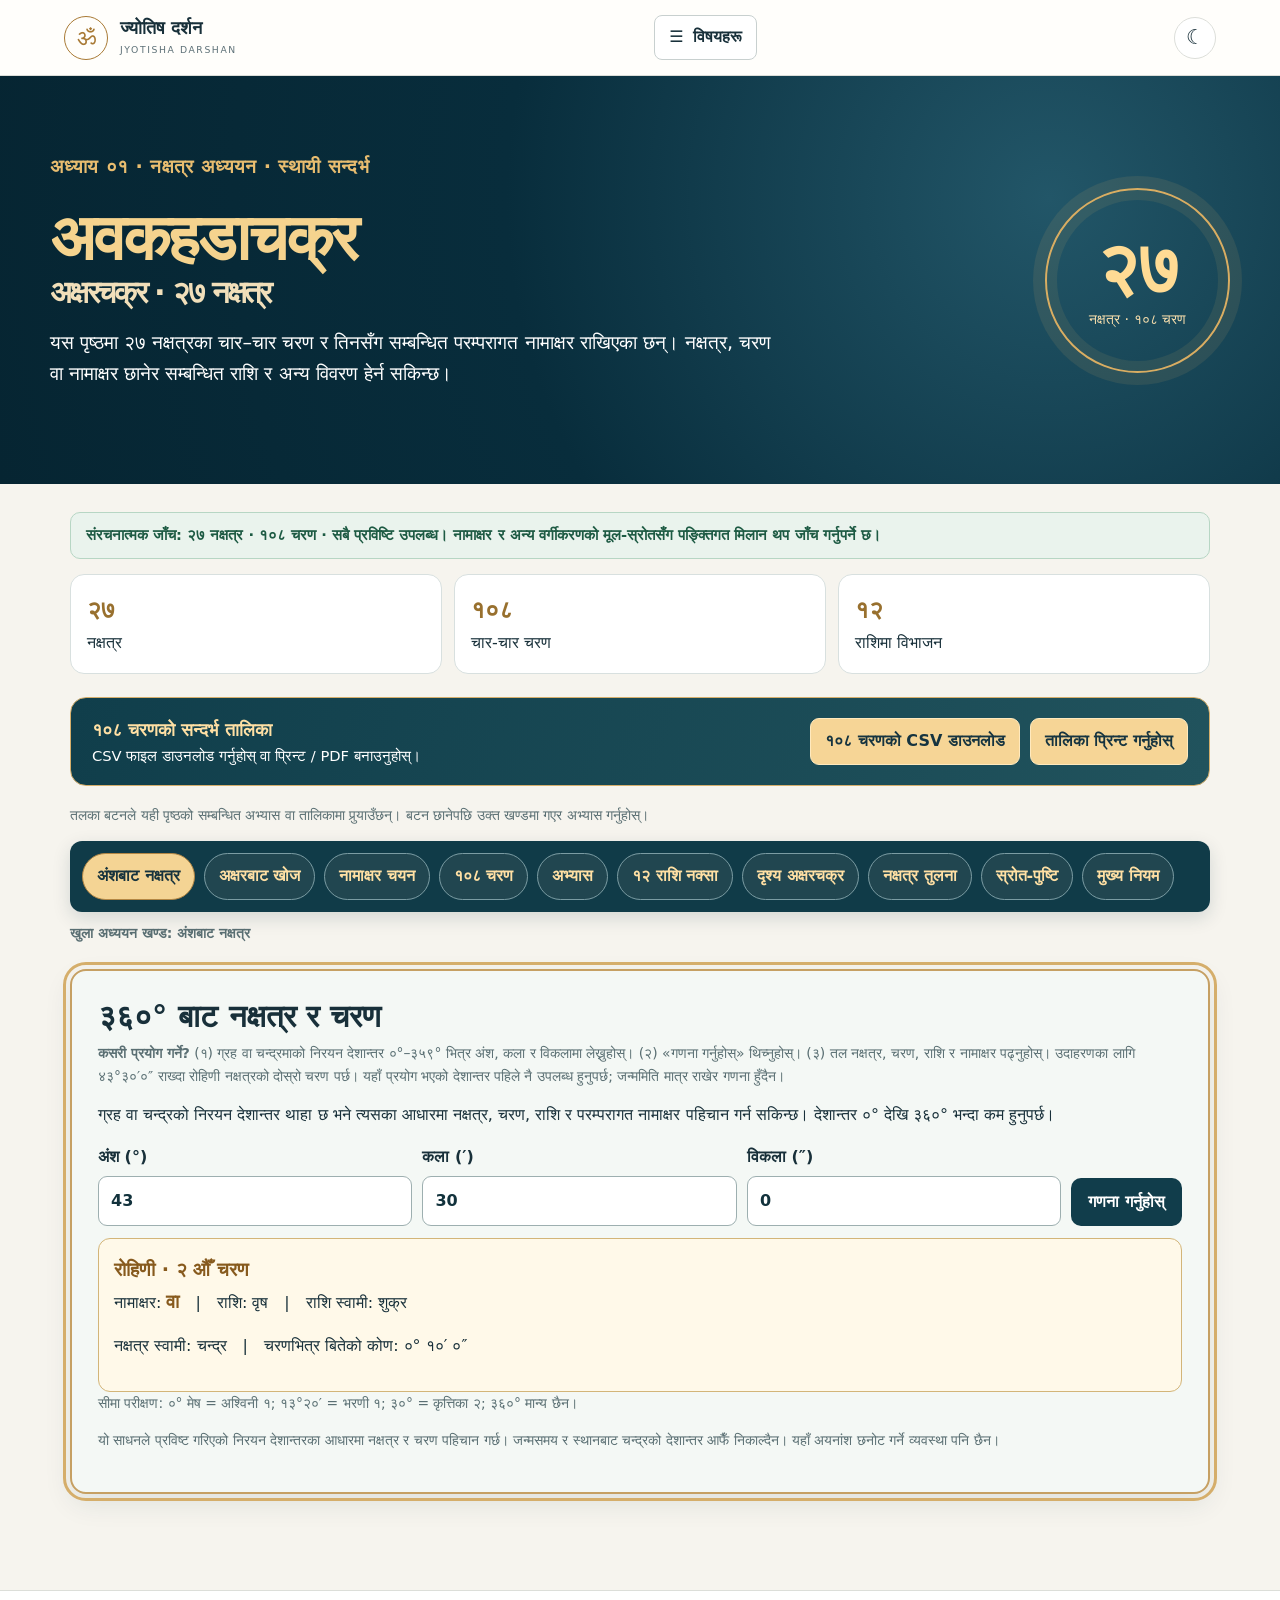
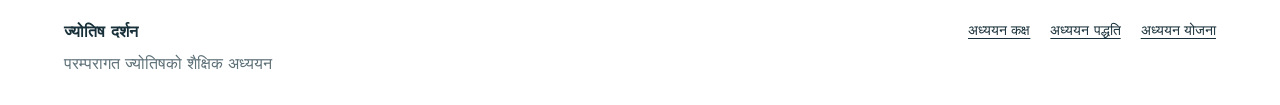
==== commit dcc485bc: "Load shared nakshatra reference dataset" ====
--- a/akshara-chakra.html
+++ b/akshara-chakra.html
@@ -15,8 +15,9 @@
 html[data-theme=dark] body>.ac-site-footer{background:#142f3a;color:#f1eee6;border-color:#48636b}
 html[data-theme=dark] body>.ac-site-footer p{color:#c6d6d8}
 @media(max-width:700px){body>.ac-site-footer{padding:24px 20px}body>.site-header{position:sticky;top:0}}
-</style><script>(function(){try{var t=localStorage.getItem('jyotisha-reader-theme-v1');if(t==='dark'||t==='light')document.documentElement.dataset.theme=t;else if(matchMedia('(prefers-color-scheme:dark)').matches)document.documentElement.dataset.theme='dark'}catch(e){}})();</script><link rel="icon" href="icon.svg"></head><body><a class="skip-to-content" href="#main-content">मुख्य सामग्रीमा जानुहोस्</a><header class="site-header"><a class="brand" href="index.html#home"><span class="brandmark">ॐ</span><span><strong>ज्योतिष दर्शन</strong><small>JYOTISHA DARSHAN</small></span></a><button class="menu" id="menu" type="button" aria-label="विषय सूची खोल्नुहोस्" aria-controls="nav" aria-expanded="false">☰ <span>विषयहरू</span></button><nav id="nav" aria-label="मुख्य नेभिगेसन"><a href="index.html#home">गृहपृष्ठ</a><a href="index.html#dashboard">अध्ययन कक्ष</a><a href="index.html?chapter=1">पाठहरू</a><a href="akshara-chakra.html" aria-current="page">अक्षरचक्र</a><a href="course.html">अध्ययन योजना</a></nav><button type="button" id="themeToggle" class="theme-toggle" aria-label="अँध्यारो रूप प्रयोग गर्नुहोस्" aria-pressed="false" title="उज्यालो / अँध्यारो रूप">☾</button></header><section class="ac-hero"><div class="ac-hero-inner"><div><p class="ac-kicker">अध्याय ०१ · नक्षत्र अध्ययन · स्थायी सन्दर्भ</p><h1>अवकहडाचक्र <span style="font-size:.48em;display:block;color:#f1dfba">अक्षरचक्र · २७ नक्षत्र</span></h1><p>यस पृष्ठमा २७ नक्षत्रका चार–चार चरण र तिनसँग सम्बन्धित परम्परागत नामाक्षर राखिएका छन्। नक्षत्र, चरण वा नामाक्षर छानेर सम्बन्धित राशि र अन्य विवरण हेर्न सकिन्छ।</p></div><div class="ac-medallion" aria-hidden="true"><strong>२७</strong><span>नक्षत्र · १०८ चरण</span></div></div></section><main id="main-content" class="ac-main" tabindex="-1"><div class="ac-data-check" role="status" id="acDataCheck" aria-live="polite">२७ नक्षत्र र १०८ चरणको तालिका जाँच हुँदैछ…</div><section class="ac-note" aria-labelledby="acNewNotes"><h2 id="acNewNotes">नामाक्षर कसरी निकाल्ने? अध्ययन नोटको विधि</h2><p>जन्म नक्षत्र थाहा भएपछि <strong>भभोगलाई चारले भाग</strong> गर्दा एक चरणको अवधि आउँछ। त्यसलाई क्रमशः १, २, ३ र ४ ले गुणा गरेर चरणका सीमा निकाल्नुहोस्। जन्मको <strong>भयात</strong> पहिलो पटक जुन सीमाभित्र पर्छ, त्यही चरणको नामाक्षर लिनुहोस्। समयको घडी–पला लेखाइलाई दशमलव सङ्ख्या नसम्झनुहोस्: १ घडी = ६० पला।</p><p><strong>अश्विनीको उदाहरण:</strong> भभोग ५७ घडी र भयात ३० घडी भए एक चरण १४ घडी १५ पला हुन्छ। चरणका सीमा १४/१५, २८/३०, ४२/४५ र ५७/०० हुन्। भयात ३०/०० दोस्रो सीमा नाघेर तेस्रो सीमाभित्र पर्ने भएकाले <strong>तेस्रो चरण, नामाक्षर «चो»</strong> हुन्छ।</p><p><strong>रोहिणीको अर्को उदाहरण:</strong> भभोग ५५/५८ र भयात १४/४० हुँदा पहिलो चरणको सीमा १३/५९/३० हो। त्यसैले जन्म दोस्रो चरणमा पर्छ र नामाक्षर <strong>«वा»</strong> हुन्छ। यस उदाहरणमा जन्मराशि वृष र राशिस्वामी शुक्र हुन्।</p><p class="ac-muted">स्रोत: अद्यावधिक ज्योतिष अध्ययन नोट, अध्याय ५.६, पृष्ठ ५३–५५। यस पृष्ठका अंशबाट गरिने गणना र भयात–भभोगबाट गरिने गणना फरक प्रारम्भिक तथ्यमा आधारित दुई विधि हुन्; उपलब्ध तथ्यअनुसार उपयुक्त विधि छान्नुहोस्।</p></section><div class="ac-lead"><div><strong>२७</strong>नक्षत्र</div><div><strong>१०८</strong>चार-चार चरण</div><div><strong>१२</strong>राशिमा विभाजन</div></div><div class="ac-download-bar" aria-label="डाउनलोड र प्रिन्ट"><div><strong>१०८ चरणको सन्दर्भ तालिका</strong><span>CSV फाइल डाउनलोड गर्नुहोस् वा प्रिन्ट / PDF बनाउनुहोस्।</span></div><div class="ac-table-actions"><button type="button" id="acDownloadCsv">१०८ चरणको CSV डाउनलोड</button><button type="button" id="acPrintTable">तालिका प्रिन्ट गर्नुहोस्</button></div></div><p class="ac-footnote" id="acNavHelp">तलका बटनले यही पृष्ठको सम्बन्धित अभ्यास वा तालिकामा पुर्‍याउँछन्। बटन छानेपछि उक्त खण्डमा गएर अभ्यास गर्नुहोस्।</p><div class="ac-quicknav" role="group" aria-label="अक्षरचक्रका खण्डहरू"><button type="button" class="ac-nav-button" data-target="acLocator" aria-controls="acLocator">अंशबाट नक्षत्र</button><button type="button" class="ac-nav-button" data-target="acReverse" aria-controls="acReverse">अक्षरबाट खोज</button><button type="button" class="ac-nav-button" data-target="acNamingTitle" aria-controls="acNamingTitle">नामाक्षर चयन</button><button type="button" class="ac-nav-button" data-target="acTableTitle" aria-controls="acTableTitle">१०८ चरण</button><button type="button" class="ac-nav-button" data-target="acQuizTitle" aria-controls="acQuizTitle">अभ्यास</button><button type="button" class="ac-nav-button" data-target="acRashi" aria-controls="acRashi">१२ राशि नक्सा</button><button type="button" class="ac-nav-button" data-target="acMatrix" aria-controls="acMatrix">दृश्य अक्षरचक्र</button><button type="button" class="ac-nav-button" data-target="acCompare" aria-controls="acCompare">नक्षत्र तुलना</button><button type="button" class="ac-nav-button" data-target="acVerification" aria-controls="acVerification">स्रोत-पुष्टि</button><button type="button" class="ac-nav-button" data-target="acConcepts" aria-controls="acConcepts">मुख्य नियम</button></div><p id="acNavStatus" class="ac-footnote" role="status" aria-live="polite">खण्ड छान्न माथिका बटन प्रयोग गर्नुहोस्।</p><div class="ac-feature-grid"><section class="ac-tool" id="acLocator" aria-labelledby="acLocatorTitle"><h2 id="acLocatorTitle">३६०° बाट नक्षत्र र चरण</h2><p class="ac-footnote"><strong>कसरी प्रयोग गर्ने?</strong> (१) ग्रह वा चन्द्रमाको निरयन देशान्तर ०°–३५९° भित्र अंश, कला र विकलामा लेख्नुहोस्। (२) «गणना गर्नुहोस्» थिच्नुहोस्। (३) तल नक्षत्र, चरण, राशि र नामाक्षर पढ्नुहोस्। उदाहरणका लागि ४३°३०′०″ राख्दा रोहिणी नक्षत्रको दोस्रो चरण पर्छ। यहाँ प्रयोग भएको देशान्तर पहिले नै उपलब्ध हुनुपर्छ; जन्ममिति मात्र राखेर गणना हुँदैन।</p><p>ग्रह वा चन्द्रको निरयन देशान्तर थाहा छ भने त्यसका आधारमा नक्षत्र, चरण, राशि र परम्परागत नामाक्षर पहिचान गर्न सकिन्छ। देशान्तर ०° देखि ३६०° भन्दा कम हुनुपर्छ।</p><form id="acDegreeForm"><div class="ac-inline"><label>अंश (°)<input id="acDegree" type="number" min="0" max="359" step="1" value="43" required></label><label>कला (′)<input id="acMinute" type="number" min="0" max="59" step="1" value="30" required></label><label>विकला (″)<input id="acSecond" type="number" min="0" max="59.999" step="any" value="0" required></label><button class="ac-calc-btn" type="submit">गणना गर्नुहोस्</button></div></form><div id="acDegreeResult" class="ac-quick-result" aria-live="polite"></div><p class="ac-footnote">सीमा परीक्षण: ०° मेष = अश्विनी १; १३°२०′ = भरणी १; ३०° = कृत्तिका २; ३६०° मान्य छैन।</p><p class="ac-footnote">यो साधनले प्रविष्ट गरिएको निरयन देशान्तरका आधारमा नक्षत्र र चरण पहिचान गर्छ। जन्मसमय र स्थानबाट चन्द्रको देशान्तर आफैँ निकाल्दैन। यहाँ अयनांश छनोट गर्ने व्यवस्था पनि छैन।</p></section><section class="ac-tool" id="acReverse" aria-labelledby="acReverseTitle"><h2 id="acReverseTitle">नामाक्षरका आधारमा नक्षत्र खोज्नुहोस्</h2><p class="ac-footnote"><strong>कसरी प्रयोग गर्ने?</strong> खोज बाकसमा नामको आरम्भिक ध्वनि, जस्तै «लो» वा रोमन लिपिमा «Lo», लेख्नुहोस्। «लो» भरणीको चौथो चरण हो; «रो» स्वातीको तेस्रो चरण हो। मिल्ने नक्षत्र र चरण तल देखिन्छन्। एउटै ध्वनि एकभन्दा बढी स्थानमा भेटिन सक्छ। यो नामाक्षरको सन्दर्भ खोज हो, व्यक्तिको जन्मनक्षत्र पुष्टि गर्ने साधन होइन।</p><p>नामको सुरुवाती अक्षर वा ध्वनि प्रविष्ट गरी त्यससँग परम्परागत रूपमा जोडिएका नक्षत्र र चरण हेर्नुहोस्।</p><label for="acReverseInput">नामाक्षर वा सुरुवाती ध्वनि</label><input id="acReverseInput" type="search" placeholder="जस्तै: लो, रो, मा, Lo, Ro" autocomplete="off"><p class="ac-footnote" id="acRomanPreview" aria-live="polite"></p><div class="ac-syllable-picker"><p><strong>देवनागरी नामाक्षर छान्नुहोस्</strong> · नेपाली किबोर्ड नभए Lo वा Ro जस्ता रोमन अक्षर टाइप गर्नुहोस् वा तलको देवनागरी अक्षरमा थिच्नुहोस्। छानिएको अक्षर खोज बाकसमा आफैँ भरिन्छ।</p><label for="acSyllableFilter">अक्षर छिटो छान्न खोज्नुहोस्</label><input id="acSyllableFilter" type="search" placeholder="जस्तै: लो, lo, रो, ro" autocomplete="off"><p class="ac-footnote" id="acPickerRomanPreview" aria-live="polite"></p><div class="ac-syllable-grid" id="acSyllableGrid" role="group" aria-label="नक्षत्रका नामाक्षरहरू"></div><p class="ac-footnote" id="acSyllableCount"></p></div><div id="acReverseResult" class="ac-quick-result" aria-live="polite">खोज सुरु गर्न अक्षर लेख्नुहोस्।</div><p class="ac-footnote">नामको पहिलो अक्षरकै आधारमा कसैको जन्मनक्षत्र निश्चित गर्न सकिँदैन। यहाँ नामकरणसँग सम्बन्धित परम्परागत अक्षर र नक्षत्रको सम्बन्ध मात्र देखाइएको छ।</p></section></div><section class="ac-panel"><h2>नक्षत्र तथा नामाक्षरको सूची</h2><p>प्रत्येक नक्षत्रका चार नामाक्षर क्रमशः पहिलोदेखि चौथो चरणसम्मका हुन्। कुनै नक्षत्र छानेपछि त्यसको विस्तृत विवरण खुल्छ।</p><div class="ac-filter-grid"><label>गण<select id="acGanaFilter"><option value="">सबै गण</option><option>देव</option><option>मनुष्य</option><option>राक्षस</option></select></label><label>नाडी<select id="acNadiFilter"><option value="">सबै नाडी</option><option>आदि</option><option>मध्य</option><option>अन्त्य</option></select></label><label>योनि<select id="acYoniFilter"><option value="">सबै योनि</option></select></label></div><div class="ac-controls"><input id="acSearch" type="search" placeholder="नक्षत्र, अक्षर वा ग्रह खोज्नुहोस्…" aria-label="नक्षत्र, अक्षर वा ग्रह खोज्नुहोस्"><select id="acSign" aria-label="राशिअनुसार छान्नुहोस्"><option value="">सबै राशि</option><option>मेष</option><option>वृष</option><option>मिथुन</option><option>कर्कट</option><option>सिंह</option><option>कन्या</option><option>तुला</option><option>वृश्चिक</option><option>धनु</option><option>मकर</option><option>कुम्भ</option><option>मीन</option></select><select id="acLord" aria-label="नक्षत्र स्वामीअनुसार छान्नुहोस्"><option value="">सबै नक्षत्र स्वामी</option><option>केतु</option><option>शुक्र</option><option>सूर्य</option><option>चन्द्र</option><option>मङ्गल</option><option>राहु</option><option>बृहस्पति</option><option>शनि</option><option>बुध</option></select></div><p id="acCount" aria-live="polite"></p><div class="ac-grid" id="acGrid"></div><div id="acDetail" class="ac-detail" aria-live="polite"><h3>नक्षत्र छान्नुहोस्</h3><p>विवरण हेर्न माथिको कुनै कार्ड छान्नुहोस्।</p></div><section class="ac-tool" aria-labelledby="acNamingTitle"><h2 id="acNamingTitle">नामाक्षर पहिचान गर्ने अभ्यास</h2><p class="ac-footnote"><strong>अभ्यास:</strong> पहिले नक्षत्र छान्नुहोस्, त्यसपछि पहिलोदेखि चौथोमध्ये एउटा चरण छान्नुहोस्। परिणाममा देखिएको नामाक्षर टिप्नुहोस् र अर्को चरण छानेर भिन्नता तुलना गर्नुहोस्। नक्षत्र र चरण थाहा नभए पहिले «अंशबाट नक्षत्र» अभ्यास गर्नुहोस्।</p><p>नक्षत्र र चरण छानेपछि त्यससँग जोडिएको परम्परागत नामाक्षर देखिन्छ। यो सुविधा नक्षत्र र चरण पहिले नै थाहा भएको अवस्थामा प्रयोग गर्नका लागि हो; यसले जन्मनक्षत्र गणना गर्दैन।</p><div class="ac-tool-grid"><label>नक्षत्र<select id="acNameNak"></select></label><label>चरण<select id="acNamePada"><option value="0">पहिलो चरण</option><option value="1">दोस्रो चरण</option><option value="2">तेस्रो चरण</option><option value="3">चौथो चरण</option></select></label></div><div class="ac-result" id="acNameResult" aria-live="polite"></div></section><section class="ac-tool" aria-labelledby="acTableTitle"><h2 id="acTableTitle">२७ नक्षत्रका १०८ चरण: विस्तृत तालिका</h2><p class="ac-footnote"><strong>तालिका पढ्ने तरिका:</strong> एउटा नक्षत्रको चार पङ्क्ति हेर्नुहोस्। «चरण» ले चार भागमध्ये कुन भाग हो भन्छ; «नामाक्षर» ले त्यस भागसँग जोडिएको परम्परागत आरम्भिक ध्वनि देखाउँछ। «राशि» प्रत्येक चरणको अलग-अलग जाँच्नुहोस्, किनकि कुनै नक्षत्र दुई राशिमा पर्न सक्छ।</p><p class="ac-legend">प्रत्येक चरणको विस्तार ३°२०′ हुन्छ र नौ चरणले एउटा राशि पूरा गर्छन्। केही नक्षत्रका चरण दुई राशिमा पर्ने भएकाले तालिकामा प्रत्येक चरणको राशि छुट्टै देखाइएको छ।</p><p class="ac-legend">तालिका डाउनलोड गर्ने र छाप्ने विकल्प पृष्ठको माथिल्लो भागमा पनि राखिएका छन्।</p><div class="ac-table-wrap"><table class="ac-table"><thead><tr><th>नक्षत्र</th><th>चरण</th><th>नामाक्षर</th><th>राशि</th><th>नक्षत्र स्वामी</th><th>गण</th><th>नाडी</th><th>योनि</th><th>वैरयोनि</th></tr></thead><tbody id="acPadaRows"></tbody></table></div><div class="ac-source-status"><strong>स्रोत-पुष्टि अवस्था</strong><ul><li>नक्षत्र क्रम, चरण, राशि र नामाक्षर: संरचित अध्ययन तालिका।</li><li>गण, नाडी, योनि र वैरयोनि: मूल छविसँग अन्तिम पङ्क्तिगत जाँच आवश्यक।</li><li>वर्ण, वश्य, आसन: मूल चित्रका चरणगत प्रविष्टिहरू अझै पूर्ण रूपमा उतारिएका छैनन्।</li><li>अभिजित: अतिरिक्त परम्परागत प्रविष्टि, २७-नक्षत्रको समान-विभाजन गणनामा समावेश छैन।</li></ul></div><p class="ac-legend">गण, नाडी, योनि र वैरयोनि स्तम्भहरू तपाईंले उपलब्ध गराउनुभएको अवकहडाचक्रको पङ्क्ति र नक्षत्र क्रमसँग मिलाएर राखिएका छन्। मूल चित्रमा अभिजित अतिरिक्त स्तम्भका रूपमा आउँछ; त्यसलाई २७ नक्षत्रको क्रमाङ्कमा गाभिएको छैन। वर्ण, वश्य र आसनका बाँकी स्तम्भहरूमा चरणअनुसार फरक देखिने भएकाले स्रोतसँग थप पङ्क्ति-स्तरको पुष्टि आवश्यक छ।</p></section><section class="ac-tool" aria-labelledby="acQuizTitle"><h2 id="acQuizTitle">नक्षत्र, नामाक्षर र राशि · १५ प्रश्न</h2><p class="ac-footnote"><strong>प्रश्न हल गर्ने नमुना:</strong> «भरणीको चौथो चरणको नामाक्षर कुन हो?» भन्ने प्रश्न आएमा भरणीको क्रम ली–लू–ले–लो सम्झनुहोस्। चौथो स्थानको उत्तर «लो» हुन्छ। अनुमान गर्नुको सट्टा «१०८ चरण» तालिका हेरेर जाँच्ने बानी बसाल्नुहोस्।</p><p class="ac-footnote"><strong>स्वमूल्याङ्कन:</strong> प्रश्नमा दिइएको नक्षत्र र चरण ध्यानपूर्वक पढेर एउटा उत्तर छान्नुहोस्। उत्तर दिएपछि व्याख्या पढेर «अर्को प्रश्न» थिच्नुहोस्। उत्तर थाहा नभए पनि अघि बढ्न सक्नुहुन्छ। गल्ती भए «१०८ चरण» तालिकामा सम्बन्धित पङ्क्ति हेरेर पुनः अभ्यास गर्नुहोस्।</p><p>यस अभ्यासमा नामाक्षर, नक्षत्र, राशि र नक्षत्रस्वामीसम्बन्धी १५ मिश्रित प्रश्न आउँछन्। प्रत्येक उत्तरपछि कारणसहितको व्याख्या पढ्नुहोस्। «अर्को प्रश्न» सधैँ उपलब्ध छ; उत्तर नछानी थिच्दा प्रश्न छोडिएको मानिन्छ।</p><div class="ac-result" id="acQuiz" aria-live="polite"></div><button class="ac-next" id="acQuizNext" type="button">अर्को प्रश्न</button></section><section class="ac-tool" id="acRashi" aria-labelledby="acRashiTitle"><h2 id="acRashiTitle">१२ राशि अनुसार १०८ चरणको नक्सा</h2><p class="ac-footnote"><strong>कसरी प्रयोग गर्ने?</strong> पहिले १२ राशिमध्ये एउटा छान्नुहोस्। त्यस राशिका नौ चरण तल खुल्छन्। कुनै चरणमा थिच्दा त्यसको नक्षत्र, नामाक्षर र स्वामी देखिन्छ। उदाहरण: मेष राशिका अन्तिम चरणहरू कृत्तिका नक्षत्रमा पर्छन्, त्यसैले राशि र नक्षत्रको सीमा सधैँ मिल्दैन।</p><p>राशि छानेपछि त्यसमा पर्ने नौ चरण, सम्बन्धित नक्षत्र, नामाक्षर र राशिस्वामी देखिन्छन्। कुनै चरण छान्दा नामाक्षर खोज्ने भागमा पनि सोही चरणको विवरण देखिन्छ।</p><div id="acRashiGrid" class="ac-rashi-grid" role="group" aria-label="१२ राशि छान्नुहोस्"></div><h3 id="acRashiHeading"></h3><div id="acRashiPadas" class="ac-rashi-padas"></div><div id="acRashiResult" class="ac-rashi-result" aria-live="polite"></div><p class="ac-footnote">प्रत्येक राशि = ३०° = नौ चरण। नक्षत्र = १३°२०′ = चार चरण। यो समान निरयन विभाजनको शैक्षिक नक्सा हो।</p></section><section class="ac-tool" id="acMatrix" aria-labelledby="acMatrixTitle"><h2 id="acMatrixTitle">२७ × ४ चरणको दृश्य अक्षरचक्र</h2><p class="ac-footnote"><strong>उदाहरण:</strong> भरणीको पङ्क्तिमा ली, लू, ले, लो क्रमशः पहिलो, दोस्रो, तेस्रो र चौथो चरणका नामाक्षर हुन्। «लो» छानेपछि भरणीको चौथो चरण देखिनुपर्छ। यही विधिले अरू नक्षत्र पनि अभ्यास गर्नुहोस्।</p><p class="ac-footnote"><strong>दृश्य अभ्यास:</strong> चक्रमा नक्षत्रका चार-चार चरणको क्रम हेर्नुहोस्। कुनै अक्षर वा चरण छान्दा त्यसको नाम र स्थान सम्बन्धी विवरण तल खुल्छ। एउटै नक्षत्रका चार चरणको क्रम मिलाएर पढ्ने अभ्यास गर्नुहोस्।</p><p>प्रत्येक नक्षत्रका चार नामाक्षर एउटै पङ्क्तिमा राखिएका छन्। कुनै अक्षर छानेपछि त्यसको चरण, राशि, नक्षत्रस्वामी र परम्परागत वर्गीकरण तल हेर्न सकिन्छ।</p><div class="ac-matrix-wrap"><table class="ac-matrix"><thead><tr><th>नक्षत्र</th><th>१ चरण</th><th>२ चरण</th><th>३ चरण</th><th>४ चरण</th></tr></thead><tbody id="acMatrixRows"></tbody></table></div><p class="ac-matrix-key">कुल २७ नक्षत्र × ४ चरण = १०८ अक्षरस्थान। यो नामकरण ध्वनिको तालिका हो, १०८ अद्वितीय ध्वनि हुने दाबी होइन।</p><div id="acMatrixSummary" class="ac-matrix-summary" aria-live="polite">माथिको कुनै अक्षर छान्नुहोस्।</div></section><section class="ac-tool" id="acCompare" aria-labelledby="acCompareTitle"><h2 id="acCompareTitle">दुई नक्षत्रको तुलनात्मक अध्ययन</h2><p class="ac-footnote"><strong>उदाहरण अभ्यास:</strong> पहिलो नक्षत्र «अश्विनी» र दोस्रो «भरणी» छान्नुहोस्। दुवै मेष राशिमा पर्छन्, तर अश्विनीको नक्षत्रस्वामी केतु र भरणीको शुक्र हो। त्यसैले एउटै राशि हुनु र एउटै नक्षत्रस्वामी हुनु फरक कुरा हुन्।</p><p class="ac-footnote"><strong>तुलना गर्ने तरिका:</strong> पहिलो र दोस्रो नक्षत्र छुट्टाछुट्टै छान्नुहोस्। त्यसपछि दुवैको नक्षत्रस्वामी, गण, नाडी र योनि लगायत उपलब्ध विवरण तुलना गर्नुहोस्। यहाँ समानता वा भिन्नता देखाउनु अध्ययनको उद्देश्य हो; यसबाट वैवाहिक अनुकूलताको निश्चित निष्कर्ष निकालिँदैन।</p><p>दुई नक्षत्र छानेर तिनका गण, नाडी, योनि, वैरयोनि, नामाक्षर र नक्षत्रस्वामी तुलना गर्न सकिन्छ। यी परम्परागत वर्गीकरणका आधारमा व्यक्तित्व वा वैवाहिक सम्बन्धबारे वैज्ञानिक निष्कर्ष निकाल्न मिल्दैन।</p><div class="ac-tool-grid"><label>पहिलो नक्षत्र<select id="acCompareA"></select></label><label>दोस्रो नक्षत्र<select id="acCompareB"></select></label></div><div class="ac-compare" id="acCompareResult" aria-live="polite"></div><p class="ac-compare-note" id="acCompareNote"></p></section><section class="ac-tool" id="acVerification" aria-labelledby="acVerificationTitle"><h2 id="acVerificationTitle">मूल अवकहडाचक्रसँग विवरण मिलान</h2><p class="ac-footnote"><strong>यो खण्ड किन आवश्यक छ?</strong> डिजिटल तालिकामा देखिने सबै विवरणको प्रमाणको स्तर एउटै हुँदैन। गणितीय विभाजन (३६०° ÷ २७) र परम्परागत नामाक्षर तथा गण–नाडी जस्ता वर्गीकरणलाई छुट्टाछुट्टै बुझ्नुपर्छ। तल कुन विवरण उपलब्ध छ र कुन विवरणको मूल पाठसँग पुनः जाँच बाँकी छ भन्ने स्पष्ट गरिएको छ।</p><p>मूल चित्रमा कतिपय वर्गीकरण नक्षत्रअनुसार र कतिपय चरण वा राशिअनुसार फरक देखिन्छन्। त्यसैले एउटै नक्षत्रमा सबै चरणलाई एउटै वर्ण, वश्य वा आसन दिनु गलत हुन सक्छ।</p><table class="ac-status-table"><thead><tr><th>जानकारी</th><th>हालको अवस्था</th></tr></thead><tbody><tr><td>२७ नक्षत्र, १०८ चरण, नामाक्षर र राशि</td><td class="ac-status-partial">डिजिटल तालिकामा उपलब्ध</td></tr><tr><td>गण, नाडी, योनि, वैरयोनि</td><td class="ac-status-partial">उपलब्ध; मूल चित्रसँग अन्तिम पङ्क्तिगत जाँच बाँकी</td></tr><tr><td>वर्ण, वश्य, आसन</td><td class="ac-status-pending">चरणगत स्रोत-पुष्टि बाँकी</td></tr><tr><td>अभिजित</td><td class="ac-status-pending">२७ नक्षत्रको गणनाभन्दा अलग सन्दर्भ</td></tr></tbody></table><p class="ac-footnote">मूल स्रोतसँग पुष्टि हुन बाँकी विवरण अनुमान गरेर थपिएका छैनन्। यहाँका वर्गीकरण परम्परागत पाठसँग सम्बन्धित हुन्; तिनलाई व्यक्तित्व वा सम्बन्धको वैज्ञानिक मापन मान्नु हुँदैन।</p></section><section class="ac-tool" id="acConcepts" aria-labelledby="acConceptsTitle"><h2 id="acConceptsTitle">अक्षरचक्र अध्ययनका आधारभूत नियम</h2><p class="ac-footnote"><strong>अध्ययनको क्रम:</strong> पहिले नक्षत्र र चरणको कोणीय मापन बुझ्नुहोस्। त्यसपछि राशिसँगको सम्बन्ध, नामाक्षर र नक्षत्रस्वामी अध्ययन गर्नुहोस्। उदाहरण: मेष ०° देखि ३०° सम्म फैलिन्छ; अश्विनीका चार चरण (०°–१३°२०′), भरणीका चार चरण (१३°२०′–२६°४०′) र कृत्तिकाको पहिलो चरण (२६°४०′–३०°) मेषमा पर्छन्। यसरी ४ + ४ + १ = ९ चरण हुन्छन्।</p><div class="ac-explainer"><article><h3>नक्षत्र र चरण</h3><p>पूरा ३६०° राशिचक्रलाई २७ बराबर भागमा बाँड्दा प्रत्येक नक्षत्र १३°२०′ हुन्छ। प्रत्येक नक्षत्रका चार चरण ३°२०′ का हुन्छन्।</p></article><article><h3>राशिसँग सम्बन्ध</h3><p>प्रत्येक राशि ३०° अर्थात् नौ चरण बराबर हुन्छ। त्यसैले केही नक्षत्र दुई राशिमा फैलिन्छन् र चरणअनुसार राशि बदलिन्छ।</p></article><article><h3>दुई प्रकारका स्वामी</h3><p>नक्षत्र स्वामी (विंशोत्तरी क्रम) र राशि स्वामी एउटै अवधारणा होइनन्। चन्द्रको नक्षत्र स्वामी दशा अध्ययनमा प्रयोग गरिन्छ।</p></article><article><h3>नामाक्षर</h3><p>परम्परागत नामकरणमा प्रत्येक चरणसँग एउटा आरम्भिक ध्वनि जोडिन्छ। क्षेत्रीय उच्चारण र लिप्यन्तरणका भिन्नता सम्भव छन्।</p></article><article><h3>अभिजित</h3><p>केही परम्परागत चक्रमा अभिजित पनि आउँछ। यो पृष्ठको २७ नक्षत्र र १०८ चरणको समान-विभाजन गणनामा अभिजित अलग राखिएको छ।</p></article><article><h3>परम्परागत वर्गीकरण</h3><p>गण, नाडी, योनि, वैरयोनि, वर्ण, वश्य आदि ऐतिहासिक ज्योतिषीय वर्गीकरण हुन्। तिनलाई व्यक्ति वा सम्बन्धको वैज्ञानिक मूल्याङ्कनका रूपमा प्रयोग गर्नु हुँदैन।</p></article></div><p class="ac-footnote">पद्धति: ०° मेषबाट आरम्भ हुने समान २७-नक्षत्र विभाजन। परम्परागत पाठभेदलाई अलग पहिचान गरेर मात्र तालिकामा थपिनेछ।</p></section><div class="ac-note"><strong>अध्ययन टिप्पणी</strong><p>यो तालिका २७ नक्षत्रसँग सम्बन्धित नामाक्षर पद्धति बुझ्नका लागि तयार गरिएको हो। क्षेत्र र परम्पराअनुसार उच्चारण तथा अक्षरलेखनमा भिन्नता पाइन्छ। नाम राख्ने निर्णयमा परिवारको चलन र भाषिक प्रयोगलाई पनि ध्यान दिनुपर्छ।</p><p>तपाईंले उपलब्ध गराउनुभएको पुरानो चक्रमा गण, नाडी, योनि, वर्ण, वश्य, आसन लगायत थप वर्गीकरण र अभिजितको उल्लेख पनि छ। ती स्तम्भहरूलाई स्रोतसँग एक-एक गरी जाँचेर अर्को संस्करणमा समावेश गर्नु उचित हुन्छ; अहिले ती अप्रमाणित विवरणहरू अनुमान गरेर भरिएका छैनन्।</p></div></section></main><footer class="ac-site-footer"><div><strong>ज्योतिष दर्शन</strong><p>परम्परागत ज्योतिषको शैक्षिक अध्ययन</p></div><div><a href="index.html#dashboard">अध्ययन कक्ष</a><a href="index.html#method">अध्ययन पद्धति</a><a href="course.html">अध्ययन योजना</a></div></footer><script>
-const data=[{"name":"अश्विनी","syll":["चु","चे","चो","ला"],"lord":"केतु","signs":["मेष"]},{"name":"भरणी","syll":["ली","लू","ले","लो"],"lord":"शुक्र","signs":["मेष"]},{"name":"कृत्तिका","syll":["अ","ई","उ","ए"],"lord":"सूर्य","signs":["मेष","वृष"]},{"name":"रोहिणी","syll":["ओ","वा","वी","वु"],"lord":"चन्द्र","signs":["वृष"]},{"name":"मृगशिरा","syll":["वे","वो","का","की"],"lord":"मङ्गल","signs":["वृष","मिथुन"]},{"name":"आर्द्रा","syll":["कु","घ","ङ","छ"],"lord":"राहु","signs":["मिथुन"]},{"name":"पुनर्वसु","syll":["के","को","हा","ही"],"lord":"बृहस्पति","signs":["मिथुन","कर्कट"]},{"name":"पुष्य","syll":["हु","हे","हो","डा"],"lord":"शनि","signs":["कर्कट"]},{"name":"आश्लेषा","syll":["डी","डू","डे","डो"],"lord":"बुध","signs":["कर्कट"]},{"name":"मघा","syll":["मा","मी","मू","मे"],"lord":"केतु","signs":["सिंह"]},{"name":"पूर्वाफाल्गुनी","syll":["मो","टा","टी","टू"],"lord":"शुक्र","signs":["सिंह"]},{"name":"उत्तराफाल्गुनी","syll":["टे","टो","पा","पी"],"lord":"सूर्य","signs":["सिंह","कन्या"]},{"name":"हस्त","syll":["पू","ष","ण","ठ"],"lord":"चन्द्र","signs":["कन्या"]},{"name":"चित्रा","syll":["पे","पो","रा","री"],"lord":"मङ्गल","signs":["कन्या","तुला"]},{"name":"स्वाती","syll":["रू","रे","रो","ता"],"lord":"राहु","signs":["तुला"]},{"name":"विशाखा","syll":["ती","तू","ते","तो"],"lord":"बृहस्पति","signs":["तुला","वृश्चिक"]},{"name":"अनुराधा","syll":["ना","नी","नू","ने"],"lord":"शनि","signs":["वृश्चिक"]},{"name":"ज्येष्ठा","syll":["नो","या","यी","यू"],"lord":"बुध","signs":["वृश्चिक"]},{"name":"मूल","syll":["ये","यो","भा","भी"],"lord":"केतु","signs":["धनु"]},{"name":"पूर्वाषाढा","syll":["भू","धा","फा","ढा"],"lord":"शुक्र","signs":["धनु"]},{"name":"उत्तराषाढा","syll":["भे","भो","जा","जी"],"lord":"सूर्य","signs":["धनु","मकर"]},{"name":"श्रवण","syll":["खी","खू","खे","खो"],"lord":"चन्द्र","signs":["मकर"]},{"name":"धनिष्ठा","syll":["गा","गी","गु","गे"],"lord":"मङ्गल","signs":["मकर","कुम्भ"]},{"name":"शतभिषा","syll":["गो","सा","सी","सू"],"lord":"राहु","signs":["कुम्भ"]},{"name":"पूर्वाभाद्रपदा","syll":["से","सो","दा","दी"],"lord":"बृहस्पति","signs":["कुम्भ","मीन"]},{"name":"उत्तराभाद्रपदा","syll":["दु","थ","झ","ञ"],"lord":"शनि","signs":["मीन"]},{"name":"रेवती","syll":["दे","दो","चा","ची"],"lord":"बुध","signs":["मीन"]}];const gana=["देव","मनुष्य","राक्षस","मनुष्य","देव","मनुष्य","देव","देव","राक्षस","राक्षस","मनुष्य","मनुष्य","देव","राक्षस","देव","राक्षस","देव","राक्षस","राक्षस","मनुष्य","मनुष्य","देव","राक्षस","राक्षस","मनुष्य","मनुष्य","देव"],nadi=["आदि","मध्य","अन्त्य","अन्त्य","मध्य","आदि","आदि","मध्य","अन्त्य","अन्त्य","मध्य","आदि","आदि","मध्य","अन्त्य","अन्त्य","मध्य","आदि","आदि","मध्य","अन्त्य","अन्त्य","मध्य","आदि","आदि","मध्य","अन्त्य"];const yoni=["अश्व","गज","अज","सर्प","सर्प","श्वान","मार्जार","अज","मार्जार","मूषक","मूषक","गौ","महिष","व्याघ्र","महिष","व्याघ्र","मृग","मृग","श्वान","वानर","नकुल","वानर","सिंह","अश्व","सिंह","गौ","गज"],enemyYoni=["महिष","सिंह","वानर","नकुल","नकुल","मृग","मूषक","वानर","मूषक","मार्जार","मार्जार","व्याघ्र","अश्व","गौ","अश्व","गौ","श्वान","श्वान","मृग","अज","सर्प","अज","गज","महिष","गज","व्याघ्र","सिंह"];const nep=n=>String(n).replace(/[0-9]/g,d=>'०१२३४५६७८९'[+d]);const ganaFilter=document.getElementById('acGanaFilter'),nadiFilter=document.getElementById('acNadiFilter'),yoniFilter=document.getElementById('acYoniFilter');[...new Set(yoni)].sort((a,b)=>a.localeCompare(b,'ne')).forEach(v=>{const o=document.createElement('option');o.textContent=v;yoniFilter.append(o)});const grid=document.getElementById('acGrid'),detail=document.getElementById('acDetail'),search=document.getElementById('acSearch'),sign=document.getElementById('acSign'),lord=document.getElementById('acLord');let selected=-1;function show(i){selected=i;const d=data[i];detail.innerHTML='<h3>'+d.name+' · '+nep(i+1)+' औँ नक्षत्र</h3><p><strong>नक्षत्र स्वामी:</strong> '+d.lord+'　 <strong>राशि:</strong> '+d.signs.join(' / ')+'</p><p>नामकरणमा प्रयोग हुने परम्परागत चार प्रारम्भिक अक्षर:</p><div class="ac-detail-grid">'+d.syll.map((s,k)=>'<div><small>'+nep(k+1)+' औँ चरण</small><strong>'+s+'</strong></div>').join('')+'</div><div class="ac-classification"><div><small>गण</small><strong>'+gana[i]+'</strong></div><div><small>नाडी</small><strong>'+nadi[i]+'</strong></div><div><small>योनि</small><strong>'+yoni[i]+'</strong></div><div><small>वैरयोनि</small><strong>'+enemyYoni[i]+'</strong></div></div>';grid.querySelectorAll('.ac-card').forEach(b=>b.setAttribute('aria-pressed',String(+b.dataset.index===i)));detail.scrollIntoView({block:'nearest',behavior:'smooth'});}function render(){const q=search.value.trim().toLocaleLowerCase();grid.replaceChildren();let count=0;data.forEach((d,i)=>{if(sign.value&&!d.signs.includes(sign.value))return;if(lord.value&&d.lord!==lord.value)return;if(ganaFilter.value&&gana[i]!==ganaFilter.value)return;if(nadiFilter.value&&nadi[i]!==nadiFilter.value)return;if(yoniFilter.value&&yoni[i]!==yoniFilter.value)return;if(q&&!([d.name,d.lord,...d.signs,...d.syll].join(' ').toLocaleLowerCase().includes(q)))return;count++;const b=document.createElement('button');b.type='button';b.className='ac-card';b.dataset.index=i;b.setAttribute('aria-pressed',String(i===selected));b.innerHTML='<div class="ac-card-top"><span class="ac-num">नक्षत्र '+nep(i+1)+'</span><span class="ac-num">'+d.lord+'</span></div><h3>'+d.name+'</h3><p>राशि: '+d.signs.join(' / ')+'</p><p><span class="ac-badge">गण: '+gana[i]+'</span> <span class="ac-badge">नाडी: '+nadi[i]+'</span> <span class="ac-badge">योनि: '+yoni[i]+'</span></p><div class="ac-padas">'+d.syll.map(x=>'<span>'+x+'</span>').join('')+'</div>';b.addEventListener('click',()=>show(i));grid.append(b)});document.getElementById('acCount').textContent=nep(count)+' नक्षत्र देखाइएका छन्।';if(!count)grid.innerHTML='<p class="ac-empty">यस खोजीसँग मिल्ने नक्षत्र भेटिएन।</p>';}[search,sign,lord,ganaFilter,nadiFilter,yoniFilter].forEach(x=>x.addEventListener('input',render));render();
+</style><script>(function(){try{var t=localStorage.getItem('jyotisha-reader-theme-v1');if(t==='dark'||t==='light')document.documentElement.dataset.theme=t;else if(matchMedia('(prefers-color-scheme:dark)').matches)document.documentElement.dataset.theme='dark'}catch(e){}})();</script><link rel="icon" href="icon.svg"></head><body><a class="skip-to-content" href="#main-content">मुख्य सामग्रीमा जानुहोस्</a><header class="site-header"><a class="brand" href="index.html#home"><span class="brandmark">ॐ</span><span><strong>ज्योतिष दर्शन</strong><small>JYOTISHA DARSHAN</small></span></a><button class="menu" id="menu" type="button" aria-label="विषय सूची खोल्नुहोस्" aria-controls="nav" aria-expanded="false">☰ <span>विषयहरू</span></button><nav id="nav" aria-label="मुख्य नेभिगेसन"><a href="index.html#home">गृहपृष्ठ</a><a href="index.html#dashboard">अध्ययन कक्ष</a><a href="index.html?chapter=1">पाठहरू</a><a href="akshara-chakra.html" aria-current="page">अक्षरचक्र</a><a href="course.html">अध्ययन योजना</a></nav><button type="button" id="themeToggle" class="theme-toggle" aria-label="अँध्यारो रूप प्रयोग गर्नुहोस्" aria-pressed="false" title="उज्यालो / अँध्यारो रूप">☾</button></header><section class="ac-hero"><div class="ac-hero-inner"><div><p class="ac-kicker">अध्याय ०१ · नक्षत्र अध्ययन · स्थायी सन्दर्भ</p><h1>अवकहडाचक्र <span style="font-size:.48em;display:block;color:#f1dfba">अक्षरचक्र · २७ नक्षत्र</span></h1><p>यस पृष्ठमा २७ नक्षत्रका चार–चार चरण र तिनसँग सम्बन्धित परम्परागत नामाक्षर राखिएका छन्। नक्षत्र, चरण वा नामाक्षर छानेर सम्बन्धित राशि र अन्य विवरण हेर्न सकिन्छ।</p></div><div class="ac-medallion" aria-hidden="true"><strong>२७</strong><span>नक्षत्र · १०८ चरण</span></div></div></section><main id="main-content" class="ac-main" tabindex="-1"><div class="ac-data-check" role="status" id="acDataCheck" aria-live="polite">२७ नक्षत्र र १०८ चरणको तालिका जाँच हुँदैछ…</div><section class="ac-note" aria-labelledby="acNewNotes"><h2 id="acNewNotes">नामाक्षर कसरी निकाल्ने? अध्ययन नोटको विधि</h2><p>जन्म नक्षत्र थाहा भएपछि <strong>भभोगलाई चारले भाग</strong> गर्दा एक चरणको अवधि आउँछ। त्यसलाई क्रमशः १, २, ३ र ४ ले गुणा गरेर चरणका सीमा निकाल्नुहोस्। जन्मको <strong>भयात</strong> पहिलो पटक जुन सीमाभित्र पर्छ, त्यही चरणको नामाक्षर लिनुहोस्। समयको घडी–पला लेखाइलाई दशमलव सङ्ख्या नसम्झनुहोस्: १ घडी = ६० पला।</p><p><strong>अश्विनीको उदाहरण:</strong> भभोग ५७ घडी र भयात ३० घडी भए एक चरण १४ घडी १५ पला हुन्छ। चरणका सीमा १४/१५, २८/३०, ४२/४५ र ५७/०० हुन्। भयात ३०/०० दोस्रो सीमा नाघेर तेस्रो सीमाभित्र पर्ने भएकाले <strong>तेस्रो चरण, नामाक्षर «चो»</strong> हुन्छ।</p><p><strong>रोहिणीको अर्को उदाहरण:</strong> भभोग ५५/५८ र भयात १४/४० हुँदा पहिलो चरणको सीमा १३/५९/३० हो। त्यसैले जन्म दोस्रो चरणमा पर्छ र नामाक्षर <strong>«वा»</strong> हुन्छ। यस उदाहरणमा जन्मराशि वृष र राशिस्वामी शुक्र हुन्।</p><p class="ac-muted">स्रोत: अद्यावधिक ज्योतिष अध्ययन नोट, अध्याय ५.६, पृष्ठ ५३–५५। यस पृष्ठका अंशबाट गरिने गणना र भयात–भभोगबाट गरिने गणना फरक प्रारम्भिक तथ्यमा आधारित दुई विधि हुन्; उपलब्ध तथ्यअनुसार उपयुक्त विधि छान्नुहोस्।</p></section><div class="ac-lead"><div><strong>२७</strong>नक्षत्र</div><div><strong>१०८</strong>चार-चार चरण</div><div><strong>१२</strong>राशिमा विभाजन</div></div><div class="ac-download-bar" aria-label="डाउनलोड र प्रिन्ट"><div><strong>१०८ चरणको सन्दर्भ तालिका</strong><span>CSV फाइल डाउनलोड गर्नुहोस् वा प्रिन्ट / PDF बनाउनुहोस्।</span></div><div class="ac-table-actions"><button type="button" id="acDownloadCsv">१०८ चरणको CSV डाउनलोड</button><button type="button" id="acPrintTable">तालिका प्रिन्ट गर्नुहोस्</button></div></div><p class="ac-footnote" id="acNavHelp">तलका बटनले यही पृष्ठको सम्बन्धित अभ्यास वा तालिकामा पुर्‍याउँछन्। बटन छानेपछि उक्त खण्डमा गएर अभ्यास गर्नुहोस्।</p><div class="ac-quicknav" role="group" aria-label="अक्षरचक्रका खण्डहरू"><button type="button" class="ac-nav-button" data-target="acLocator" aria-controls="acLocator">अंशबाट नक्षत्र</button><button type="button" class="ac-nav-button" data-target="acReverse" aria-controls="acReverse">अक्षरबाट खोज</button><button type="button" class="ac-nav-button" data-target="acNamingTitle" aria-controls="acNamingTitle">नामाक्षर चयन</button><button type="button" class="ac-nav-button" data-target="acTableTitle" aria-controls="acTableTitle">१०८ चरण</button><button type="button" class="ac-nav-button" data-target="acQuizTitle" aria-controls="acQuizTitle">अभ्यास</button><button type="button" class="ac-nav-button" data-target="acRashi" aria-controls="acRashi">१२ राशि नक्सा</button><button type="button" class="ac-nav-button" data-target="acMatrix" aria-controls="acMatrix">दृश्य अक्षरचक्र</button><button type="button" class="ac-nav-button" data-target="acCompare" aria-controls="acCompare">नक्षत्र तुलना</button><button type="button" class="ac-nav-button" data-target="acVerification" aria-controls="acVerification">स्रोत-पुष्टि</button><button type="button" class="ac-nav-button" data-target="acConcepts" aria-controls="acConcepts">मुख्य नियम</button></div><p id="acNavStatus" class="ac-footnote" role="status" aria-live="polite">खण्ड छान्न माथिका बटन प्रयोग गर्नुहोस्।</p><div class="ac-feature-grid"><section class="ac-tool" id="acLocator" aria-labelledby="acLocatorTitle"><h2 id="acLocatorTitle">३६०° बाट नक्षत्र र चरण</h2><p class="ac-footnote"><strong>कसरी प्रयोग गर्ने?</strong> (१) ग्रह वा चन्द्रमाको निरयन देशान्तर ०°–३५९° भित्र अंश, कला र विकलामा लेख्नुहोस्। (२) «गणना गर्नुहोस्» थिच्नुहोस्। (३) तल नक्षत्र, चरण, राशि र नामाक्षर पढ्नुहोस्। उदाहरणका लागि ४३°३०′०″ राख्दा रोहिणी नक्षत्रको दोस्रो चरण पर्छ। यहाँ प्रयोग भएको देशान्तर पहिले नै उपलब्ध हुनुपर्छ; जन्ममिति मात्र राखेर गणना हुँदैन।</p><p>ग्रह वा चन्द्रको निरयन देशान्तर थाहा छ भने त्यसका आधारमा नक्षत्र, चरण, राशि र परम्परागत नामाक्षर पहिचान गर्न सकिन्छ। देशान्तर ०° देखि ३६०° भन्दा कम हुनुपर्छ।</p><form id="acDegreeForm"><div class="ac-inline"><label>अंश (°)<input id="acDegree" type="number" min="0" max="359" step="1" value="43" required></label><label>कला (′)<input id="acMinute" type="number" min="0" max="59" step="1" value="30" required></label><label>विकला (″)<input id="acSecond" type="number" min="0" max="59.999" step="any" value="0" required></label><button class="ac-calc-btn" type="submit">गणना गर्नुहोस्</button></div></form><div id="acDegreeResult" class="ac-quick-result" aria-live="polite"></div><p class="ac-footnote">सीमा परीक्षण: ०° मेष = अश्विनी १; १३°२०′ = भरणी १; ३०° = कृत्तिका २; ३६०° मान्य छैन।</p><p class="ac-footnote">यो साधनले प्रविष्ट गरिएको निरयन देशान्तरका आधारमा नक्षत्र र चरण पहिचान गर्छ। जन्मसमय र स्थानबाट चन्द्रको देशान्तर आफैँ निकाल्दैन। यहाँ अयनांश छनोट गर्ने व्यवस्था पनि छैन।</p></section><section class="ac-tool" id="acReverse" aria-labelledby="acReverseTitle"><h2 id="acReverseTitle">नामाक्षरका आधारमा नक्षत्र खोज्नुहोस्</h2><p class="ac-footnote"><strong>कसरी प्रयोग गर्ने?</strong> खोज बाकसमा नामको आरम्भिक ध्वनि, जस्तै «लो» वा रोमन लिपिमा «Lo», लेख्नुहोस्। «लो» भरणीको चौथो चरण हो; «रो» स्वातीको तेस्रो चरण हो। मिल्ने नक्षत्र र चरण तल देखिन्छन्। एउटै ध्वनि एकभन्दा बढी स्थानमा भेटिन सक्छ। यो नामाक्षरको सन्दर्भ खोज हो, व्यक्तिको जन्मनक्षत्र पुष्टि गर्ने साधन होइन।</p><p>नामको सुरुवाती अक्षर वा ध्वनि प्रविष्ट गरी त्यससँग परम्परागत रूपमा जोडिएका नक्षत्र र चरण हेर्नुहोस्।</p><label for="acReverseInput">नामाक्षर वा सुरुवाती ध्वनि</label><input id="acReverseInput" type="search" placeholder="जस्तै: लो, रो, मा, Lo, Ro" autocomplete="off"><p class="ac-footnote" id="acRomanPreview" aria-live="polite"></p><div class="ac-syllable-picker"><p><strong>देवनागरी नामाक्षर छान्नुहोस्</strong> · नेपाली किबोर्ड नभए Lo वा Ro जस्ता रोमन अक्षर टाइप गर्नुहोस् वा तलको देवनागरी अक्षरमा थिच्नुहोस्। छानिएको अक्षर खोज बाकसमा आफैँ भरिन्छ।</p><label for="acSyllableFilter">अक्षर छिटो छान्न खोज्नुहोस्</label><input id="acSyllableFilter" type="search" placeholder="जस्तै: लो, lo, रो, ro" autocomplete="off"><p class="ac-footnote" id="acPickerRomanPreview" aria-live="polite"></p><div class="ac-syllable-grid" id="acSyllableGrid" role="group" aria-label="नक्षत्रका नामाक्षरहरू"></div><p class="ac-footnote" id="acSyllableCount"></p></div><div id="acReverseResult" class="ac-quick-result" aria-live="polite">खोज सुरु गर्न अक्षर लेख्नुहोस्।</div><p class="ac-footnote">नामको पहिलो अक्षरकै आधारमा कसैको जन्मनक्षत्र निश्चित गर्न सकिँदैन। यहाँ नामकरणसँग सम्बन्धित परम्परागत अक्षर र नक्षत्रको सम्बन्ध मात्र देखाइएको छ।</p></section></div><section class="ac-panel"><h2>नक्षत्र तथा नामाक्षरको सूची</h2><p>प्रत्येक नक्षत्रका चार नामाक्षर क्रमशः पहिलोदेखि चौथो चरणसम्मका हुन्। कुनै नक्षत्र छानेपछि त्यसको विस्तृत विवरण खुल्छ।</p><div class="ac-filter-grid"><label>गण<select id="acGanaFilter"><option value="">सबै गण</option><option>देव</option><option>मनुष्य</option><option>राक्षस</option></select></label><label>नाडी<select id="acNadiFilter"><option value="">सबै नाडी</option><option>आदि</option><option>मध्य</option><option>अन्त्य</option></select></label><label>योनि<select id="acYoniFilter"><option value="">सबै योनि</option></select></label></div><div class="ac-controls"><input id="acSearch" type="search" placeholder="नक्षत्र, अक्षर वा ग्रह खोज्नुहोस्…" aria-label="नक्षत्र, अक्षर वा ग्रह खोज्नुहोस्"><select id="acSign" aria-label="राशिअनुसार छान्नुहोस्"><option value="">सबै राशि</option><option>मेष</option><option>वृष</option><option>मिथुन</option><option>कर्कट</option><option>सिंह</option><option>कन्या</option><option>तुला</option><option>वृश्चिक</option><option>धनु</option><option>मकर</option><option>कुम्भ</option><option>मीन</option></select><select id="acLord" aria-label="नक्षत्र स्वामीअनुसार छान्नुहोस्"><option value="">सबै नक्षत्र स्वामी</option><option>केतु</option><option>शुक्र</option><option>सूर्य</option><option>चन्द्र</option><option>मङ्गल</option><option>राहु</option><option>बृहस्पति</option><option>शनि</option><option>बुध</option></select></div><p id="acCount" aria-live="polite"></p><div class="ac-grid" id="acGrid"></div><div id="acDetail" class="ac-detail" aria-live="polite"><h3>नक्षत्र छान्नुहोस्</h3><p>विवरण हेर्न माथिको कुनै कार्ड छान्नुहोस्।</p></div><section class="ac-tool" aria-labelledby="acNamingTitle"><h2 id="acNamingTitle">नामाक्षर पहिचान गर्ने अभ्यास</h2><p class="ac-footnote"><strong>अभ्यास:</strong> पहिले नक्षत्र छान्नुहोस्, त्यसपछि पहिलोदेखि चौथोमध्ये एउटा चरण छान्नुहोस्। परिणाममा देखिएको नामाक्षर टिप्नुहोस् र अर्को चरण छानेर भिन्नता तुलना गर्नुहोस्। नक्षत्र र चरण थाहा नभए पहिले «अंशबाट नक्षत्र» अभ्यास गर्नुहोस्।</p><p>नक्षत्र र चरण छानेपछि त्यससँग जोडिएको परम्परागत नामाक्षर देखिन्छ। यो सुविधा नक्षत्र र चरण पहिले नै थाहा भएको अवस्थामा प्रयोग गर्नका लागि हो; यसले जन्मनक्षत्र गणना गर्दैन।</p><div class="ac-tool-grid"><label>नक्षत्र<select id="acNameNak"></select></label><label>चरण<select id="acNamePada"><option value="0">पहिलो चरण</option><option value="1">दोस्रो चरण</option><option value="2">तेस्रो चरण</option><option value="3">चौथो चरण</option></select></label></div><div class="ac-result" id="acNameResult" aria-live="polite"></div></section><section class="ac-tool" aria-labelledby="acTableTitle"><h2 id="acTableTitle">२७ नक्षत्रका १०८ चरण: विस्तृत तालिका</h2><p class="ac-footnote"><strong>तालिका पढ्ने तरिका:</strong> एउटा नक्षत्रको चार पङ्क्ति हेर्नुहोस्। «चरण» ले चार भागमध्ये कुन भाग हो भन्छ; «नामाक्षर» ले त्यस भागसँग जोडिएको परम्परागत आरम्भिक ध्वनि देखाउँछ। «राशि» प्रत्येक चरणको अलग-अलग जाँच्नुहोस्, किनकि कुनै नक्षत्र दुई राशिमा पर्न सक्छ।</p><p class="ac-legend">प्रत्येक चरणको विस्तार ३°२०′ हुन्छ र नौ चरणले एउटा राशि पूरा गर्छन्। केही नक्षत्रका चरण दुई राशिमा पर्ने भएकाले तालिकामा प्रत्येक चरणको राशि छुट्टै देखाइएको छ।</p><p class="ac-legend">तालिका डाउनलोड गर्ने र छाप्ने विकल्प पृष्ठको माथिल्लो भागमा पनि राखिएका छन्।</p><div class="ac-table-wrap"><table class="ac-table"><thead><tr><th>नक्षत्र</th><th>चरण</th><th>नामाक्षर</th><th>राशि</th><th>नक्षत्र स्वामी</th><th>गण</th><th>नाडी</th><th>योनि</th><th>वैरयोनि</th></tr></thead><tbody id="acPadaRows"></tbody></table></div><div class="ac-source-status"><strong>स्रोत-पुष्टि अवस्था</strong><ul><li>नक्षत्र क्रम, चरण, राशि र नामाक्षर: संरचित अध्ययन तालिका।</li><li>गण, नाडी, योनि र वैरयोनि: मूल छविसँग अन्तिम पङ्क्तिगत जाँच आवश्यक।</li><li>वर्ण, वश्य, आसन: मूल चित्रका चरणगत प्रविष्टिहरू अझै पूर्ण रूपमा उतारिएका छैनन्।</li><li>अभिजित: अतिरिक्त परम्परागत प्रविष्टि, २७-नक्षत्रको समान-विभाजन गणनामा समावेश छैन।</li></ul></div><p class="ac-legend">गण, नाडी, योनि र वैरयोनि स्तम्भहरू तपाईंले उपलब्ध गराउनुभएको अवकहडाचक्रको पङ्क्ति र नक्षत्र क्रमसँग मिलाएर राखिएका छन्। मूल चित्रमा अभिजित अतिरिक्त स्तम्भका रूपमा आउँछ; त्यसलाई २७ नक्षत्रको क्रमाङ्कमा गाभिएको छैन। वर्ण, वश्य र आसनका बाँकी स्तम्भहरूमा चरणअनुसार फरक देखिने भएकाले स्रोतसँग थप पङ्क्ति-स्तरको पुष्टि आवश्यक छ।</p></section><section class="ac-tool" aria-labelledby="acQuizTitle"><h2 id="acQuizTitle">नक्षत्र, नामाक्षर र राशि · १५ प्रश्न</h2><p class="ac-footnote"><strong>प्रश्न हल गर्ने नमुना:</strong> «भरणीको चौथो चरणको नामाक्षर कुन हो?» भन्ने प्रश्न आएमा भरणीको क्रम ली–लू–ले–लो सम्झनुहोस्। चौथो स्थानको उत्तर «लो» हुन्छ। अनुमान गर्नुको सट्टा «१०८ चरण» तालिका हेरेर जाँच्ने बानी बसाल्नुहोस्।</p><p class="ac-footnote"><strong>स्वमूल्याङ्कन:</strong> प्रश्नमा दिइएको नक्षत्र र चरण ध्यानपूर्वक पढेर एउटा उत्तर छान्नुहोस्। उत्तर दिएपछि व्याख्या पढेर «अर्को प्रश्न» थिच्नुहोस्। उत्तर थाहा नभए पनि अघि बढ्न सक्नुहुन्छ। गल्ती भए «१०८ चरण» तालिकामा सम्बन्धित पङ्क्ति हेरेर पुनः अभ्यास गर्नुहोस्।</p><p>यस अभ्यासमा नामाक्षर, नक्षत्र, राशि र नक्षत्रस्वामीसम्बन्धी १५ मिश्रित प्रश्न आउँछन्। प्रत्येक उत्तरपछि कारणसहितको व्याख्या पढ्नुहोस्। «अर्को प्रश्न» सधैँ उपलब्ध छ; उत्तर नछानी थिच्दा प्रश्न छोडिएको मानिन्छ।</p><div class="ac-result" id="acQuiz" aria-live="polite"></div><button class="ac-next" id="acQuizNext" type="button">अर्को प्रश्न</button></section><section class="ac-tool" id="acRashi" aria-labelledby="acRashiTitle"><h2 id="acRashiTitle">१२ राशि अनुसार १०८ चरणको नक्सा</h2><p class="ac-footnote"><strong>कसरी प्रयोग गर्ने?</strong> पहिले १२ राशिमध्ये एउटा छान्नुहोस्। त्यस राशिका नौ चरण तल खुल्छन्। कुनै चरणमा थिच्दा त्यसको नक्षत्र, नामाक्षर र स्वामी देखिन्छ। उदाहरण: मेष राशिका अन्तिम चरणहरू कृत्तिका नक्षत्रमा पर्छन्, त्यसैले राशि र नक्षत्रको सीमा सधैँ मिल्दैन।</p><p>राशि छानेपछि त्यसमा पर्ने नौ चरण, सम्बन्धित नक्षत्र, नामाक्षर र राशिस्वामी देखिन्छन्। कुनै चरण छान्दा नामाक्षर खोज्ने भागमा पनि सोही चरणको विवरण देखिन्छ।</p><div id="acRashiGrid" class="ac-rashi-grid" role="group" aria-label="१२ राशि छान्नुहोस्"></div><h3 id="acRashiHeading"></h3><div id="acRashiPadas" class="ac-rashi-padas"></div><div id="acRashiResult" class="ac-rashi-result" aria-live="polite"></div><p class="ac-footnote">प्रत्येक राशि = ३०° = नौ चरण। नक्षत्र = १३°२०′ = चार चरण। यो समान निरयन विभाजनको शैक्षिक नक्सा हो।</p></section><section class="ac-tool" id="acMatrix" aria-labelledby="acMatrixTitle"><h2 id="acMatrixTitle">२७ × ४ चरणको दृश्य अक्षरचक्र</h2><p class="ac-footnote"><strong>उदाहरण:</strong> भरणीको पङ्क्तिमा ली, लू, ले, लो क्रमशः पहिलो, दोस्रो, तेस्रो र चौथो चरणका नामाक्षर हुन्। «लो» छानेपछि भरणीको चौथो चरण देखिनुपर्छ। यही विधिले अरू नक्षत्र पनि अभ्यास गर्नुहोस्।</p><p class="ac-footnote"><strong>दृश्य अभ्यास:</strong> चक्रमा नक्षत्रका चार-चार चरणको क्रम हेर्नुहोस्। कुनै अक्षर वा चरण छान्दा त्यसको नाम र स्थान सम्बन्धी विवरण तल खुल्छ। एउटै नक्षत्रका चार चरणको क्रम मिलाएर पढ्ने अभ्यास गर्नुहोस्।</p><p>प्रत्येक नक्षत्रका चार नामाक्षर एउटै पङ्क्तिमा राखिएका छन्। कुनै अक्षर छानेपछि त्यसको चरण, राशि, नक्षत्रस्वामी र परम्परागत वर्गीकरण तल हेर्न सकिन्छ।</p><div class="ac-matrix-wrap"><table class="ac-matrix"><thead><tr><th>नक्षत्र</th><th>१ चरण</th><th>२ चरण</th><th>३ चरण</th><th>४ चरण</th></tr></thead><tbody id="acMatrixRows"></tbody></table></div><p class="ac-matrix-key">कुल २७ नक्षत्र × ४ चरण = १०८ अक्षरस्थान। यो नामकरण ध्वनिको तालिका हो, १०८ अद्वितीय ध्वनि हुने दाबी होइन।</p><div id="acMatrixSummary" class="ac-matrix-summary" aria-live="polite">माथिको कुनै अक्षर छान्नुहोस्।</div></section><section class="ac-tool" id="acCompare" aria-labelledby="acCompareTitle"><h2 id="acCompareTitle">दुई नक्षत्रको तुलनात्मक अध्ययन</h2><p class="ac-footnote"><strong>उदाहरण अभ्यास:</strong> पहिलो नक्षत्र «अश्विनी» र दोस्रो «भरणी» छान्नुहोस्। दुवै मेष राशिमा पर्छन्, तर अश्विनीको नक्षत्रस्वामी केतु र भरणीको शुक्र हो। त्यसैले एउटै राशि हुनु र एउटै नक्षत्रस्वामी हुनु फरक कुरा हुन्।</p><p class="ac-footnote"><strong>तुलना गर्ने तरिका:</strong> पहिलो र दोस्रो नक्षत्र छुट्टाछुट्टै छान्नुहोस्। त्यसपछि दुवैको नक्षत्रस्वामी, गण, नाडी र योनि लगायत उपलब्ध विवरण तुलना गर्नुहोस्। यहाँ समानता वा भिन्नता देखाउनु अध्ययनको उद्देश्य हो; यसबाट वैवाहिक अनुकूलताको निश्चित निष्कर्ष निकालिँदैन।</p><p>दुई नक्षत्र छानेर तिनका गण, नाडी, योनि, वैरयोनि, नामाक्षर र नक्षत्रस्वामी तुलना गर्न सकिन्छ। यी परम्परागत वर्गीकरणका आधारमा व्यक्तित्व वा वैवाहिक सम्बन्धबारे वैज्ञानिक निष्कर्ष निकाल्न मिल्दैन।</p><div class="ac-tool-grid"><label>पहिलो नक्षत्र<select id="acCompareA"></select></label><label>दोस्रो नक्षत्र<select id="acCompareB"></select></label></div><div class="ac-compare" id="acCompareResult" aria-live="polite"></div><p class="ac-compare-note" id="acCompareNote"></p></section><section class="ac-tool" id="acVerification" aria-labelledby="acVerificationTitle"><h2 id="acVerificationTitle">मूल अवकहडाचक्रसँग विवरण मिलान</h2><p class="ac-footnote"><strong>यो खण्ड किन आवश्यक छ?</strong> डिजिटल तालिकामा देखिने सबै विवरणको प्रमाणको स्तर एउटै हुँदैन। गणितीय विभाजन (३६०° ÷ २७) र परम्परागत नामाक्षर तथा गण–नाडी जस्ता वर्गीकरणलाई छुट्टाछुट्टै बुझ्नुपर्छ। तल कुन विवरण उपलब्ध छ र कुन विवरणको मूल पाठसँग पुनः जाँच बाँकी छ भन्ने स्पष्ट गरिएको छ।</p><p>मूल चित्रमा कतिपय वर्गीकरण नक्षत्रअनुसार र कतिपय चरण वा राशिअनुसार फरक देखिन्छन्। त्यसैले एउटै नक्षत्रमा सबै चरणलाई एउटै वर्ण, वश्य वा आसन दिनु गलत हुन सक्छ।</p><table class="ac-status-table"><thead><tr><th>जानकारी</th><th>हालको अवस्था</th></tr></thead><tbody><tr><td>२७ नक्षत्र, १०८ चरण, नामाक्षर र राशि</td><td class="ac-status-partial">डिजिटल तालिकामा उपलब्ध</td></tr><tr><td>गण, नाडी, योनि, वैरयोनि</td><td class="ac-status-partial">उपलब्ध; मूल चित्रसँग अन्तिम पङ्क्तिगत जाँच बाँकी</td></tr><tr><td>वर्ण, वश्य, आसन</td><td class="ac-status-pending">चरणगत स्रोत-पुष्टि बाँकी</td></tr><tr><td>अभिजित</td><td class="ac-status-pending">२७ नक्षत्रको गणनाभन्दा अलग सन्दर्भ</td></tr></tbody></table><p class="ac-footnote">मूल स्रोतसँग पुष्टि हुन बाँकी विवरण अनुमान गरेर थपिएका छैनन्। यहाँका वर्गीकरण परम्परागत पाठसँग सम्बन्धित हुन्; तिनलाई व्यक्तित्व वा सम्बन्धको वैज्ञानिक मापन मान्नु हुँदैन।</p></section><section class="ac-tool" id="acConcepts" aria-labelledby="acConceptsTitle"><h2 id="acConceptsTitle">अक्षरचक्र अध्ययनका आधारभूत नियम</h2><p class="ac-footnote"><strong>अध्ययनको क्रम:</strong> पहिले नक्षत्र र चरणको कोणीय मापन बुझ्नुहोस्। त्यसपछि राशिसँगको सम्बन्ध, नामाक्षर र नक्षत्रस्वामी अध्ययन गर्नुहोस्। उदाहरण: मेष ०° देखि ३०° सम्म फैलिन्छ; अश्विनीका चार चरण (०°–१३°२०′), भरणीका चार चरण (१३°२०′–२६°४०′) र कृत्तिकाको पहिलो चरण (२६°४०′–३०°) मेषमा पर्छन्। यसरी ४ + ४ + १ = ९ चरण हुन्छन्।</p><div class="ac-explainer"><article><h3>नक्षत्र र चरण</h3><p>पूरा ३६०° राशिचक्रलाई २७ बराबर भागमा बाँड्दा प्रत्येक नक्षत्र १३°२०′ हुन्छ। प्रत्येक नक्षत्रका चार चरण ३°२०′ का हुन्छन्।</p></article><article><h3>राशिसँग सम्बन्ध</h3><p>प्रत्येक राशि ३०° अर्थात् नौ चरण बराबर हुन्छ। त्यसैले केही नक्षत्र दुई राशिमा फैलिन्छन् र चरणअनुसार राशि बदलिन्छ।</p></article><article><h3>दुई प्रकारका स्वामी</h3><p>नक्षत्र स्वामी (विंशोत्तरी क्रम) र राशि स्वामी एउटै अवधारणा होइनन्। चन्द्रको नक्षत्र स्वामी दशा अध्ययनमा प्रयोग गरिन्छ।</p></article><article><h3>नामाक्षर</h3><p>परम्परागत नामकरणमा प्रत्येक चरणसँग एउटा आरम्भिक ध्वनि जोडिन्छ। क्षेत्रीय उच्चारण र लिप्यन्तरणका भिन्नता सम्भव छन्।</p></article><article><h3>अभिजित</h3><p>केही परम्परागत चक्रमा अभिजित पनि आउँछ। यो पृष्ठको २७ नक्षत्र र १०८ चरणको समान-विभाजन गणनामा अभिजित अलग राखिएको छ।</p></article><article><h3>परम्परागत वर्गीकरण</h3><p>गण, नाडी, योनि, वैरयोनि, वर्ण, वश्य आदि ऐतिहासिक ज्योतिषीय वर्गीकरण हुन्। तिनलाई व्यक्ति वा सम्बन्धको वैज्ञानिक मूल्याङ्कनका रूपमा प्रयोग गर्नु हुँदैन।</p></article></div><p class="ac-footnote">पद्धति: ०° मेषबाट आरम्भ हुने समान २७-नक्षत्र विभाजन। परम्परागत पाठभेदलाई अलग पहिचान गरेर मात्र तालिकामा थपिनेछ।</p></section><div class="ac-note"><strong>अध्ययन टिप्पणी</strong><p>यो तालिका २७ नक्षत्रसँग सम्बन्धित नामाक्षर पद्धति बुझ्नका लागि तयार गरिएको हो। क्षेत्र र परम्पराअनुसार उच्चारण तथा अक्षरलेखनमा भिन्नता पाइन्छ। नाम राख्ने निर्णयमा परिवारको चलन र भाषिक प्रयोगलाई पनि ध्यान दिनुपर्छ।</p><p>तपाईंले उपलब्ध गराउनुभएको पुरानो चक्रमा गण, नाडी, योनि, वर्ण, वश्य, आसन लगायत थप वर्गीकरण र अभिजितको उल्लेख पनि छ। ती स्तम्भहरूलाई स्रोतसँग एक-एक गरी जाँचेर अर्को संस्करणमा समावेश गर्नु उचित हुन्छ; अहिले ती अप्रमाणित विवरणहरू अनुमान गरेर भरिएका छैनन्।</p></div></section></main><footer class="ac-site-footer"><div><strong>ज्योतिष दर्शन</strong><p>परम्परागत ज्योतिषको शैक्षिक अध्ययन</p></div><div><a href="index.html#dashboard">अध्ययन कक्ष</a><a href="index.html#method">अध्ययन पद्धति</a><a href="course.html">अध्ययन योजना</a></div></footer><script src="nakshatra-data.js?v=1"></script>
+<script>
+const data=window.JyotishaNakshatra.data;const gana=["देव","मनुष्य","राक्षस","मनुष्य","देव","मनुष्य","देव","देव","राक्षस","राक्षस","मनुष्य","मनुष्य","देव","राक्षस","देव","राक्षस","देव","राक्षस","राक्षस","मनुष्य","मनुष्य","देव","राक्षस","राक्षस","मनुष्य","मनुष्य","देव"],nadi=["आदि","मध्य","अन्त्य","अन्त्य","मध्य","आदि","आदि","मध्य","अन्त्य","अन्त्य","मध्य","आदि","आदि","मध्य","अन्त्य","अन्त्य","मध्य","आदि","आदि","मध्य","अन्त्य","अन्त्य","मध्य","आदि","आदि","मध्य","अन्त्य"];const yoni=["अश्व","गज","अज","सर्प","सर्प","श्वान","मार्जार","अज","मार्जार","मूषक","मूषक","गौ","महिष","व्याघ्र","महिष","व्याघ्र","मृग","मृग","श्वान","वानर","नकुल","वानर","सिंह","अश्व","सिंह","गौ","गज"],enemyYoni=["महिष","सिंह","वानर","नकुल","नकुल","मृग","मूषक","वानर","मूषक","मार्जार","मार्जार","व्याघ्र","अश्व","गौ","अश्व","गौ","श्वान","श्वान","मृग","अज","सर्प","अज","गज","महिष","गज","व्याघ्र","सिंह"];const nep=n=>String(n).replace(/[0-9]/g,d=>'०१२३४५६७८९'[+d]);const ganaFilter=document.getElementById('acGanaFilter'),nadiFilter=document.getElementById('acNadiFilter'),yoniFilter=document.getElementById('acYoniFilter');[...new Set(yoni)].sort((a,b)=>a.localeCompare(b,'ne')).forEach(v=>{const o=document.createElement('option');o.textContent=v;yoniFilter.append(o)});const grid=document.getElementById('acGrid'),detail=document.getElementById('acDetail'),search=document.getElementById('acSearch'),sign=document.getElementById('acSign'),lord=document.getElementById('acLord');let selected=-1;function show(i){selected=i;const d=data[i];detail.innerHTML='<h3>'+d.name+' · '+nep(i+1)+' औँ नक्षत्र</h3><p><strong>नक्षत्र स्वामी:</strong> '+d.lord+'　 <strong>राशि:</strong> '+d.signs.join(' / ')+'</p><p>नामकरणमा प्रयोग हुने परम्परागत चार प्रारम्भिक अक्षर:</p><div class="ac-detail-grid">'+d.syll.map((s,k)=>'<div><small>'+nep(k+1)+' औँ चरण</small><strong>'+s+'</strong></div>').join('')+'</div><div class="ac-classification"><div><small>गण</small><strong>'+gana[i]+'</strong></div><div><small>नाडी</small><strong>'+nadi[i]+'</strong></div><div><small>योनि</small><strong>'+yoni[i]+'</strong></div><div><small>वैरयोनि</small><strong>'+enemyYoni[i]+'</strong></div></div>';grid.querySelectorAll('.ac-card').forEach(b=>b.setAttribute('aria-pressed',String(+b.dataset.index===i)));detail.scrollIntoView({block:'nearest',behavior:'smooth'});}function render(){const q=search.value.trim().toLocaleLowerCase();grid.replaceChildren();let count=0;data.forEach((d,i)=>{if(sign.value&&!d.signs.includes(sign.value))return;if(lord.value&&d.lord!==lord.value)return;if(ganaFilter.value&&gana[i]!==ganaFilter.value)return;if(nadiFilter.value&&nadi[i]!==nadiFilter.value)return;if(yoniFilter.value&&yoni[i]!==yoniFilter.value)return;if(q&&!([d.name,d.lord,...d.signs,...d.syll].join(' ').toLocaleLowerCase().includes(q)))return;count++;const b=document.createElement('button');b.type='button';b.className='ac-card';b.dataset.index=i;b.setAttribute('aria-pressed',String(i===selected));b.innerHTML='<div class="ac-card-top"><span class="ac-num">नक्षत्र '+nep(i+1)+'</span><span class="ac-num">'+d.lord+'</span></div><h3>'+d.name+'</h3><p>राशि: '+d.signs.join(' / ')+'</p><p><span class="ac-badge">गण: '+gana[i]+'</span> <span class="ac-badge">नाडी: '+nadi[i]+'</span> <span class="ac-badge">योनि: '+yoni[i]+'</span></p><div class="ac-padas">'+d.syll.map(x=>'<span>'+x+'</span>').join('')+'</div>';b.addEventListener('click',()=>show(i));grid.append(b)});document.getElementById('acCount').textContent=nep(count)+' नक्षत्र देखाइएका छन्।';if(!count)grid.innerHTML='<p class="ac-empty">यस खोजीसँग मिल्ने नक्षत्र भेटिएन।</p>';}[search,sign,lord,ganaFilter,nadiFilter,yoniFilter].forEach(x=>x.addEventListener('input',render));render();
 
 /* 108-pada lookup and practice; preserve the source's four-syllable sequence. */
 const nakSelect=document.getElementById('acNameNak'),padaSelect=document.getElementById('acNamePada'),nameResult=document.getElementById('acNameResult'),rows=document.getElementById('acPadaRows');const signNames=['मेष','वृष','मिथुन','कर्कट','सिंह','कन्या','तुला','वृश्चिक','धनु','मकर','कुम्भ','मीन'];data.forEach((d,i)=>{const opt=document.createElement('option');opt.value=i;opt.textContent=nep(i+1)+' · '+d.name;nakSelect.append(opt);d.syll.forEach((sy,p)=>{const tr=document.createElement('tr');[d.name,nep(p+1),sy,signNames[Math.floor((i*4+p)/9)],d.lord,gana[i],nadi[i],yoni[i],enemyYoni[i]].forEach(t=>{const td=document.createElement('td');td.textContent=t;tr.append(td)});rows.append(tr)})});function renderNaming(){const i=+nakSelect.value,p=+padaSelect.value,d=data[i],rashi=signNames[Math.floor((i*4+p)/9)];nameResult.innerHTML='<strong>'+d.name+' · '+nep(p+1)+' औँ चरण · नामाक्षर: '+d.syll[p]+'</strong><p>राशि: '+rashi+'　|　नक्षत्र स्वामी: '+d.lord+'　|　गण: '+gana[i]+'　|　नाडी: '+nadi[i]+'　|　योनि: '+yoni[i]+'　|　वैरयोनि: '+enemyYoni[i]+'</p><div class="ac-padas">'+d.syll.map((x,k)=>'<span class="'+(k===p?'active':'')+'">'+x+'</span>').join('')+'</div><p class="ac-legend">अक्षर परम्परागत नामकरणको संकेत हो, नाम राख्न अनिवार्य नियम होइन।</p>'}nakSelect.addEventListener('change',renderNaming);padaSelect.addEventListener('change',renderNaming);renderNaming();
